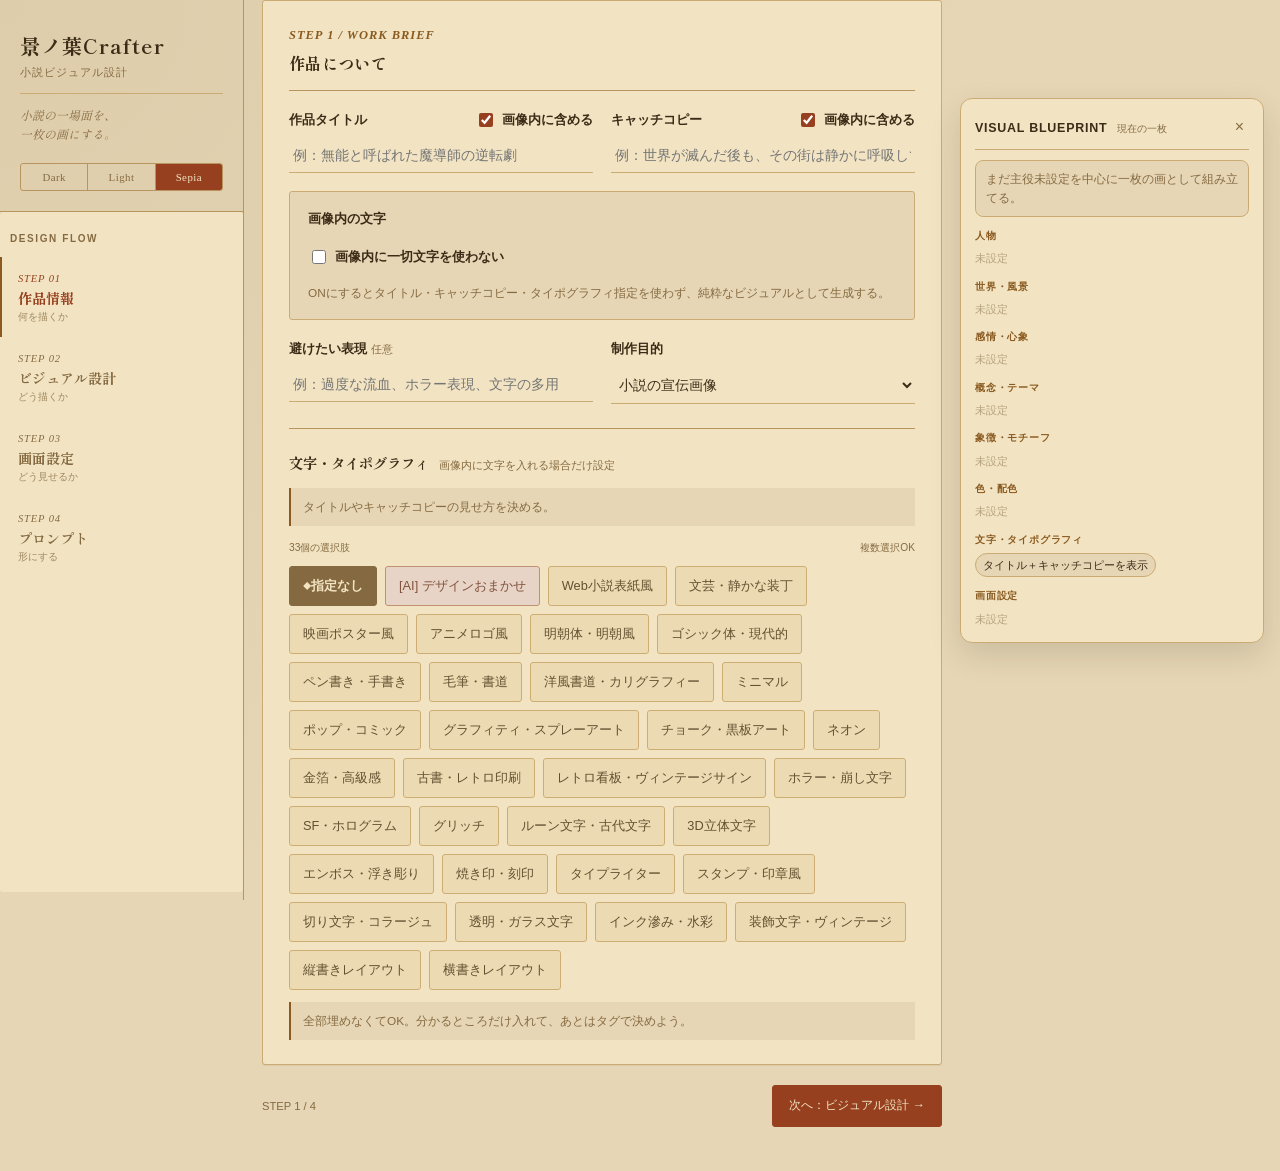
==== keinoha/index.html @ 2cdd2302 "種族追加" ====
<!DOCTYPE html>

<html data-theme="sepia" lang="ja">

<head>
  <meta charset="utf-8" />
  <meta content="width=device-width, initial-scale=1.0" name="viewport" />
  <title>景ノ葉Crafter // 小説を一枚の絵にする</title>
  <link
    href="data:image/svg+xml,%3Csvg%20xmlns%3D%22http%3A//www.w3.org/2000/svg%22%20viewBox%3D%220%200%2032%2032%22%3E%3Crect%20width%3D%2232%22%20height%3D%2232%22%20rx%3D%226%22%20fill%3D%22%232a2117%22/%3E%3Crect%20x%3D%223%22%20y%3D%223%22%20width%3D%2226%22%20height%3D%2226%22%20fill%3D%22%235a2e22%22/%3E%3Crect%20x%3D%223%22%20y%3D%223%22%20width%3D%226%22%20height%3D%2226%22%20fill%3D%22%232a2117%22/%3E%3Crect%20x%3D%2223%22%20y%3D%223%22%20width%3D%226%22%20height%3D%2226%22%20fill%3D%22%232a2117%22/%3E%3Crect%20x%3D%229%22%20y%3D%227%22%20width%3D%2214%22%20height%3D%2218%22%20fill%3D%22%23e8c99a%22/%3E%3Cpath%20d%3D%22M9%2023%20L%2015%2012%20L%2019%2018%20L%2022%2013%20L%2023%2015%20L%2023%2025%20L%209%2025%20Z%22%20fill%3D%22%237a3b2e%22/%3E%3C/svg%3E"
    rel="icon" type="image/svg+xml" />
  <link href="https://fonts.googleapis.com" rel="preconnect" />
  <link crossorigin="" href="https://fonts.gstatic.com" rel="preconnect" />
  <link href="https://fonts.googleapis.com/css2?family=Shippori+Mincho&amp;display=swap" rel="stylesheet" />
  <style>
    /* ========================================================
       目次:
        1. テーマ変数（light / sepia / dark）
        2. リセット・基本設定
        3. ページ全体のレイアウト骨格（header / tool-tabs / step-screen）
        4. ツールタブの詳細スタイル（901px以上）
        5. テーマ切り替えボタン
        6. 共通セクション（カード）の外枠
        7. フォーム部品（入力欄・チェックボックス）
        8. モード選択・作成方法カード
        9. タグボタン（選択肢）共通スタイル
       10. タグ検索パネル
       11. カテゴリ・アコーディオン（開閉パネル）
       12. 場面サブグループのタブ切り替え
       13. プリセット・ジャンルカード
       14. 構図・詳細設定（人物ペア/参考画像/場面抽出以外）
       15. 本文からの場面抽出
       16. 文字スタイル設定セクション
       17. スタイルファミリー見出し
       18. ワークフローガイド
       19. 出力結果ボックス・コピー/リセット操作
       20. サマリー表示・進捗バー
       21. ビジュアル設計図パネル（サイドの固定パネル）
       ======================================================== */

    /* ---- テーマ変数（light / sepia / dark） ---- */

    :root,
    [data-theme="light"] {
      --bg: #f3ede0;
      --bg-texture: rgba(139, 111, 71, 0.045);
      --card-bg: #fbf7ee;
      --card-border: #d9cba8;
      --rule: #cbb98d;
      --text-main: #2c2419;
      --text-muted: #8a7a5c;
      --primary: #7a3b2e;
      --primary-hover: #5e2c22;
      --primary-glow: rgba(122, 59, 46, 0.14);
      --accent: #96682f;
      --gold: #a8823f;
      --danger: #8c3a2e;
      --tag-bg: #f6efdf;
      --tag-border: #d5c39a;
      --tag-text: #4a3d29;
      --tag-hover: #ecdfc0;
      --omakase-bg: #ece1ea;
      --omakase-border: #b48fae;
      --omakase-text: #6b3f61;
      --none-bg: #e8e0cd;
      --none-border: #cdbb92;
      --none-text: #8a7a5c;
      --result-bg: #26201a;
      --result-text: #ecdfc2;
      --shadow-soft: 0 1px 0 rgba(44, 36, 25, 0.05);
    }

    [data-theme="sepia"] {
      --bg: #e6d6b5;
      --bg-texture: rgba(120, 84, 40, 0.07);
      --card-bg: #f2e4c3;
      --card-border: #cbab74;
      --rule: #b8955e;
      --text-main: #3c2c17;
      --text-muted: #856a41;
      --primary: #96401f;
      --primary-hover: #7a3116;
      --primary-glow: rgba(150, 64, 31, 0.16);
      --accent: #8a5a20;
      --gold: #a87b2e;
      --danger: #93301d;
      --tag-bg: #ecdab0;
      --tag-border: #c7a466;
      --tag-text: #4a3618;
      --tag-hover: #e2cb95;
      --omakase-bg: #e6d2c8;
      --omakase-border: #b98366;
      --omakase-text: #6e3a26;
      --none-bg: #ddc697;
      --none-border: #c0a06a;
      --none-text: #856a41;
      --result-bg: #2c2011;
      --result-text: #edd8a3;
      --shadow-soft: 0 1px 0 rgba(60, 44, 23, 0.06);
    }

    [data-theme="dark"] {
      --bg: #191410;
      --bg-texture: rgba(184, 150, 90, 0.04);
      --card-bg: #221b14;
      --card-border: #3c3021;
      --rule: #4a3c28;
      --text-main: #e9ddc4;
      --text-muted: #a3947a;
      --primary: #c98b5e;
      --primary-hover: #dba277;
      --primary-glow: rgba(201, 139, 94, 0.16);
      --accent: #b8965a;
      --gold: #cba967;
      --danger: #c26a53;
      --tag-bg: #2a2118;
      --tag-border: #453727;
      --tag-text: #d8caab;
      --tag-hover: #352a1d;
      --omakase-bg: #2a2130;
      --omakase-border: #7a5f8f;
      --omakase-text: #cbb3e0;
      --none-bg: #251d15;
      --none-border: #3d3223;
      --none-text: #a3947a;
      --result-bg: #100c08;
      --result-text: #e9d6a8;
      --shadow-soft: 0 1px 0 rgba(0, 0, 0, 0.2);
    }

    /* ---- リセット・基本設定 ---- */

    * {
      box-sizing: border-box;
    }

    html {
      scroll-behavior: smooth;
    }

    /* ---- ページ全体のレイアウト骨格（header / tool-tabs / step-screen） ---- */

    body {
      font-family:
        "BIZ UDPGothic",
        "Noto Sans JP",
        -apple-system,
        sans-serif;
      background:
        radial-gradient(ellipse at top left, var(--bg-texture), transparent 55%),
        var(--bg);
      color: var(--text-main);
      max-width: 1240px;
      margin: 0 auto;
      padding: 0;
      line-height: 1.7;
      transition:
        background-color 0.3s,
        color 0.3s;

      display: flex;
      flex-wrap: wrap;
      align-items: flex-start;
      min-height: 100vh;
    }

    .header {
      display: flex;
      flex-direction: column;
      align-items: flex-start;
      gap: 0;
      margin: 0;
      padding: 36px 26px 20px;
      border-bottom: none;
      border-right: 1px solid var(--rule);
      position: sticky;
      top: 0;
      align-self: start;
    }

    .header>div:first-child {
      width: 100%;
    }

    .header h1 {
      font-family: "Shippori Mincho", serif;
      font-size: 1.28rem;
      font-weight: 700;
      letter-spacing: 0.05em;
      margin: 0;
      color: var(--text-main);
      line-height: 1.5;
      writing-mode: horizontal-tb;
    }

    .header h1 span {
      display: block;
      margin: 4px 0 0;
      font-family: "BIZ UDPGothic", sans-serif;
      font-size: 0.66rem;
      font-weight: 400;
      color: var(--text-muted);
      letter-spacing: 0.1em;
    }

    .header-subtitle {
      margin-top: 12px;
      padding-top: 12px;
      border-top: 1px solid var(--card-border);
      font-size: 0.74rem;
      color: var(--text-muted);
      font-style: italic;
      font-family: "Cormorant Garamond", "Shippori Mincho", serif;
      line-height: 1.6;
    }

    .tool-tabs {
      padding: 8px 8px 24px !important;
      overflow: visible;
      box-shadow: none;
      background: transparent;
      border: none;
      border-right: 1px solid var(--rule);
      margin: 0;
      position: sticky;
      top: 0;
    }

    .step-tabs {
      display: flex;
      flex-direction: column;
      background: transparent;
    }

    .step-tab {
      appearance: none;
      border: none;
      border-left: 2px solid transparent;
      background: transparent;
      color: var(--text-muted);
      padding: 13px 14px 13px 16px;
      text-align: left;
      cursor: pointer;
      min-height: 0;
      transition:
        background-color 0.18s,
        border-color 0.18s;
      font-family: inherit;
    }

    .step-tab:hover {
      background: var(--tag-hover);
    }

    .step-tab span {
      display: inline;
      font-family: "Cormorant Garamond", serif;
      font-style: italic;
      font-size: 0.66rem;
      letter-spacing: 0.08em;
      color: var(--text-muted);
    }

    .step-tab strong {
      display: block;
      font-family: "Shippori Mincho", serif;
      font-size: 0.88rem;
      font-weight: 700;
      margin: 3px 0 2px;
      color: var(--text-muted);
    }

    .step-tab small {
      display: block;
      font-size: 0.64rem;
      color: var(--text-muted);
      opacity: 0.75;
    }

    .step-tab.active {
      background: var(--card-bg);
      border-left-color: var(--accent);
    }

    .step-tab.active strong,
    .step-tab.active span {
      color: var(--primary);
    }

    .step-screen[hidden] {
      display: none !important;
    }

    .step-screen {
      animation: pageturn 0.2s ease-out;
    }

    .step-nav {
      display: flex;
      justify-content: space-between;
      align-items: center;
      gap: 10px;
      margin: 20px 0 4px;
    }

    .step-nav button {
      appearance: none;
      border: 1px solid var(--card-border);
      background: var(--card-bg);
      color: var(--text-main);
      border-radius: 3px;
      padding: 9px 16px;
      font: inherit;
      font-size: 0.78rem;
      cursor: pointer;
      transition: border-color 0.18s;
    }

    .step-nav button:hover {
      border-color: var(--accent);
    }

    .step-nav .next {
      background: var(--primary);
      color: var(--card-bg);
      border-color: var(--primary);
    }

    .step-nav .next:hover {
      background: var(--primary-hover);
      border-color: var(--primary-hover);
    }

    .step-nav-note {
      font-size: 0.7rem;
      color: var(--text-muted);
    }

    @media (max-width: 900px) {
      body {
        flex-direction: column;
      }

      .header,
      .tool-tabs {
        width: 100%;
        flex-basis: auto;
      }

      .step-screen {
        flex-basis: 100%;
      }

      .header {
        position: static;
        border-right: none;
        border-bottom: 1px solid var(--rule);
        padding: 20px 18px 16px;
      }

      .header h1 {
        font-size: 1.15rem;
      }

      .tool-tabs {
        position: static;
        border-right: none;
        border-bottom: 1px solid var(--rule);
        padding: 4px 0 !important;
      }

      .step-tabs {
        flex-direction: column;
      }

      .step-tab {
        border-left: 2px solid transparent;
        padding: 10px 14px;
      }

      .step-tab.active {
        border-left-color: var(--accent);
      }

      .step-screen {
        padding: 18px 16px 40px;
      }

      body {
        display: block;
        width: 100%;
        max-width: 1240px;
      }

      .header,
      .tool-tabs,
      .step-screen {
        width: 100%;
        min-width: 0;
      }

      .header {
        position: static;
      }

      .tool-tabs {
        position: static;
      }

      .step-screen {
        padding-right: 16px;
      }

      .header,
      .tool-tabs {
        position: relative !important;
        left: auto;
        top: auto;
        width: 100% !important;
        height: auto;
      }

      .step-screen {
        margin-left: 0 !important;
        width: 100% !important;
      }
    }

    @media (max-width: 1024px) {
      .step-screen {
        padding-right: 16px;
      }
    }

    @media (max-width: 720px) {
      .step-screen {
        padding-right: 16px;
      }
    }

    @media (min-width: 901px) {
      :root {
        --sidebar-width: 232px;
      }

      .header {
        padding: 28px 22px 20px;
      }

      .header .brand,
      .header h1 {
        margin-bottom: 8px;
      }

      .header .subtitle,
      .header p {
        line-height: 1.7;
      }

      .tool-tabs {
        padding: 18px 14px 24px;
        align-self: stretch;
      }

      .tool-tabs::before {
        content: "DESIGN FLOW";
        display: block;
        padding: 0 10px 10px;
        color: var(--text-muted, #7d7469);
        font-size: 10px;
        font-weight: 700;
        letter-spacing: 0.16em;
      }

      .tool-tabs {
        border-top: 1px solid color-mix(in srgb, var(--text-main, #403a34) 12%, transparent);
      }

      .tool-tabs button {
        transition:
          background 0.18s ease,
          border-color 0.18s ease,
          color 0.18s ease;
      }

      body {
        display: block !important;
        position: relative;
      }

      .header {
        position: fixed !important;
        z-index: 30;
        left: 0;
        top: 0;
        width: var(--sidebar-width) !important;
        height: auto;
        box-sizing: border-box;
      }

      .tool-tabs {
        position: fixed !important;
        z-index: 29;
        left: 0;
        top: 220px;
        width: var(--sidebar-width) !important;
        height: calc(100vh - 220px);
        box-sizing: border-box;
        overflow-y: auto;
        overflow-x: hidden;
      }

      .step-screen,
      .main-content,
      main {
        box-sizing: border-box;
      }

      .step-screen {
        flex: none !important;
        transform: translateX(-30px);
      }
    }

    /* ---- ツールタブの詳細スタイル（901px以上） ---- */

    @media (min-width: 901px) {
      .tool-tab {
        position: relative;
        display: grid;
        grid-template-columns: 34px minmax(0, 1fr);
        gap: 8px;
        align-items: center;
        width: 100%;
        min-height: 58px;
        padding: 9px 10px;
        margin: 3px 0;
        border: 0;
        border-left: 1px solid transparent;
        border-radius: 0;
        text-align: left;
        background: transparent;
        box-shadow: none;
      }

      .tool-tab::before {
        content: "";
        position: absolute;
        left: 0;
        top: 10px;
        bottom: 10px;
        width: 2px;
        background: transparent;
      }

      .tool-tab .step-number,
      .tool-tab .number {
        font-size: 11px;
        letter-spacing: 0.08em;
        opacity: 0.58;
        font-variant-numeric: tabular-nums;
      }

      .tool-tab .step-title,
      .tool-tab .title {
        font-size: 13px;
        font-weight: 700;
        line-height: 1.35;
      }

      .tool-tab .step-description,
      .tool-tab .description,
      .tool-tab small {
        display: block;
        margin-top: 2px;
        font-size: 10px;
        line-height: 1.45;
        opacity: 0.62;
      }

      .tool-tab.active {
        background: color-mix(in srgb, var(--accent, #8a7560) 10%, transparent);
        border-left-color: var(--accent, #8a7560);
      }

      .tool-tab.active::before {
        background: var(--accent, #8a7560);
      }

      .tool-tab.active .step-number,
      .tool-tab.is-active .step-number,
      .tool-tab.active .number {
        opacity: 1;
      }
    }

    /* ---- テーマ切り替えボタン ---- */

    .theme-switcher {
      display: flex;
      gap: 0;
      border: 1px solid var(--rule);
      border-radius: 3px;
      overflow: hidden;
      margin-top: 20px;
      width: 100%;
    }

    .theme-btn {
      flex: 1;
      background: transparent;
      border: none;
      border-right: 1px solid var(--rule);
      color: var(--text-muted);
      padding: 7px 6px;
      font-size: 0.68rem;
      font-family: "Cormorant Garamond", serif;
      letter-spacing: 0.04em;
      cursor: pointer;
      transition: all 0.2s;
    }

    .theme-btn:last-child {
      border-right: none;
    }

    .theme-btn:hover {
      color: var(--text-main);
      background: var(--tag-hover);
    }

    .theme-btn.active {
      background: var(--primary);
      color: var(--card-bg);
    }

    @media (max-width: 900px) {
      .theme-switcher {
        max-width: 260px;
      }
    }

    /* ---- 共通セクション（カード）の外枠 ---- */

    .section {
      background: var(--card-bg);
      border: 1px solid var(--card-border);
      border-radius: 3px;
      padding: 24px 26px;
      margin-bottom: 18px;
      box-shadow: var(--shadow-soft);
      transition:
        background-color 0.3s,
        border-color 0.3s;
    }

    .step-label {
      font-family: "Cormorant Garamond", serif;
      font-style: italic;
      font-size: 0.78rem;
      letter-spacing: 0.08em;
      color: var(--accent);
      font-weight: 600;
      margin-bottom: 4px;
    }

    .section-title {
      font-family: "Shippori Mincho", serif;
      font-size: 1.02rem;
      font-weight: 700;
      letter-spacing: 0.02em;
      margin: 0 0 18px 0;
      padding-bottom: 12px;
      border-bottom: 1px solid var(--rule);
      color: var(--text-main);
      display: flex;
      align-items: center;
      gap: 10px;
    }

    .section-title .step-no {
      display: inline-flex;
      align-items: center;
      justify-content: center;
      width: 22px;
      height: 22px;
      border-radius: 50%;
      border: 1px solid var(--accent);
      background: transparent;
      color: var(--accent);
      font-family: "Cormorant Garamond", serif;
      font-size: 0.74rem;
      font-weight: 700;
    }

    .section-lead {
      margin: -8px 0 18px;
      color: var(--text-muted);
      font-size: 0.8rem;
      line-height: 1.7;
    }

    /* ---- フォーム部品（入力欄・チェックボックス） ---- */

    .form-grid {
      display: grid;
      grid-template-columns: repeat(auto-fit, minmax(280px, 1fr));
      gap: 18px;
    }

    .form-group {
      display: flex;
      flex-direction: column;
      gap: 7px;
    }

    .form-header {
      display: flex;
      justify-content: space-between;
      align-items: center;
    }

    .form-group label {
      font-weight: 700;
      font-size: 0.82rem;
      color: var(--text-main);
    }

    .checkbox-label {
      font-size: 0.74rem;
      color: var(--text-muted);
      display: flex;
      align-items: center;
      gap: 6px;
      cursor: pointer;
      user-select: none;
    }

    .checkbox-label input[type="checkbox"] {
      accent-color: var(--primary);
      cursor: pointer;
      width: 14px;
      height: 14px;
    }

    .form-group input[type="text"],
    .form-group select,
    input,
    select,
    textarea {
      width: 100%;
      padding: 9px 4px;
      background: transparent;
      border: none;
      border-bottom: 1px solid var(--card-border);
      border-radius: 0;
      color: var(--text-main);
      font-size: 0.88rem;
      font-family: inherit;
      transition:
        border-color 0.2s,
        box-shadow 0.2s;
    }

    .form-group select {
      cursor: pointer;
    }

    .form-group input[type="text"]:focus,
    .form-group select:focus,
    input:focus,
    select:focus,
    textarea:focus {
      outline: none;
      border-bottom-color: var(--accent);
      box-shadow: 0 1px 0 var(--accent);
    }

    textarea,
    .tag-search-input {
      padding: 10px 12px;
      border: 1px solid var(--card-border);
      border-radius: 3px;
      box-shadow: none;
    }

    textarea:focus,
    .tag-search-input:focus {
      border-color: var(--accent);
      box-shadow: 0 0 0 3px var(--primary-glow);
    }

    .optional-label {
      color: var(--text-muted);
      font-size: 0.7rem;
      font-weight: 400;
    }

    .helper-note {
      margin-top: 12px;
      padding: 9px 12px;
      border-left: 2px solid var(--accent);
      background: var(--bg);
      font-size: 0.74rem;
      color: var(--text-muted);
      line-height: 1.7;
    }

    .text-control-group {
      grid-column: 1 / -1;
      padding: 16px 18px;
      border: 1px solid var(--card-border);
      background: var(--bg);
      border-radius: 3px;
    }

    .no-text-toggle {
      margin-top: 8px;
      font-weight: 600;
    }

    .no-text-toggle input {
      accent-color: var(--accent);
    }

    .text-control-group .helper-note {
      margin-top: 8px;
      padding: 0;
      border: 0;
      background: transparent;
    }

    .is-disabled {
      opacity: 0.48;
      pointer-events: none;
    }

    @media (max-width: 900px) {
      .form-grid {
        grid-template-columns: 1fr;
      }
    }

    /* ---- モード選択・作成方法カード ---- */

    .mode-card-grid {
      display: grid;
      grid-template-columns: repeat(4, 1fr);
      gap: 0;
      border: 1px solid var(--card-border);
      border-radius: 3px;
      overflow: hidden;
    }

    .mode-card {
      border: none;
      border-right: 1px solid var(--card-border);
      background: transparent;
      color: var(--text-main);
      padding: 14px 13px;
      text-align: left;
      cursor: pointer;
      transition: background-color 0.18s;
      min-height: 90px;
    }

    .mode-card:last-child {
      border-right: none;
    }

    .mode-card:hover {
      background: var(--tag-hover);
    }

    .mode-card.active {
      background: color-mix(in srgb, var(--accent) 10%, var(--card-bg));
      box-shadow: inset 0 -3px 0 var(--accent);
    }

    .mode-card strong {
      display: block;
      font-family: "Shippori Mincho", serif;
      font-size: 0.92rem;
      margin-bottom: 5px;
    }

    .mode-card small {
      display: block;
      opacity: 0.72;
      line-height: 1.5;
      font-size: 0.7rem;
    }

    .design-method-grid {
      display: grid;
      grid-template-columns: repeat(2, 1fr);
      gap: 0;
      border: 1px solid var(--card-border);
      border-radius: 3px;
      overflow: hidden;
      margin-top: 16px;
    }

    .design-method {
      appearance: none;
      border: none;
      border-right: 1px solid var(--card-border);
      background: transparent;
      color: var(--text-main);
      text-align: left;
      padding: 18px 16px;
      cursor: pointer;
      min-height: 116px;
      transition: background-color 0.18s;
    }

    .design-method:last-child {
      border-right: none;
    }

    .design-method:hover {
      background: var(--tag-hover);
    }

    .design-method.active {
      background: color-mix(in srgb, var(--accent) 8%, var(--card-bg));
      box-shadow: inset 0 -3px 0 var(--accent);
    }

    .method-kicker {
      display: block;
      font-family: "Cormorant Garamond", serif;
      font-style: italic;
      font-size: 0.72rem;
      letter-spacing: 0.08em;
      color: var(--accent);
      margin-bottom: 8px;
    }

    .design-method strong {
      display: block;
      font-family: "Shippori Mincho", serif;
      font-size: 1rem;
      margin-bottom: 6px;
    }

    .design-method small {
      display: block;
      color: var(--text-muted);
      line-height: 1.6;
      font-size: 0.74rem;
    }

    @media (max-width: 900px) {

      .mode-card-grid,
      .design-method-grid {
        grid-template-columns: 1fr;
      }

      .mode-card,
      .design-method {
        border-right: none;
        border-bottom: 1px solid var(--card-border);
      }

      .mode-card:last-child,
      .design-method:last-child {
        border-bottom: none;
      }
    }

    /* ---- タグボタン（選択肢）共通スタイル ---- */

    .tag-container {
      display: flex;
      flex-wrap: wrap;
      gap: 8px;
    }

    .tag-btn {
      background: var(--tag-bg);
      border: 1px solid var(--tag-border);
      color: var(--tag-text);
      border-radius: 3px;
      padding: 7px 13px;
      min-height: 40px;
      box-sizing: border-box;
      display: inline-flex;
      align-items: center;
      justify-content: center;
      font-size: 0.8rem;
      cursor: pointer;
      transition:
        border-color 0.15s,
        background-color 0.15s;
      user-select: none;
    }

    .tag-btn:hover {
      border-color: var(--accent);
      background: var(--tag-hover);
    }

    .tag-btn.active,
    .tag-btn.selected {
      background: var(--primary);
      color: var(--card-bg);
      border-color: var(--primary);
      font-weight: 600;
    }

    .tag-btn.active::before {
      content: "◆ ";
      font-size: 0.65em;
      vertical-align: middle;
    }

    .tag-btn:not(.active):not(.selected) {
      opacity: 0.85;
    }

    .tag-btn:not(.active):not(.selected):hover {
      opacity: 1;
    }

    .tag-btn.omakase {
      background: var(--omakase-bg);
      border-color: var(--omakase-border);
      color: var(--omakase-text);
    }

    .tag-btn.omakase.active {
      background: var(--omakase-border);
      color: var(--card-bg);
    }

    .tag-btn.none-option,
    .tag-btn.none-tag {
      background: var(--none-bg);
      border-color: var(--none-border);
      color: var(--none-text);
    }

    .tag-btn.none-option.active {
      background: var(--text-muted);
      border-color: var(--text-muted);
      color: var(--card-bg);
    }

    .tag-container:has(.tag-description) {
      display: grid;
      grid-template-columns: repeat(auto-fit, minmax(250px, 1fr));
      gap: 8px;
    }

    .free-input-wrap {
      flex-basis: 100%;
      display: flex;
      align-items: center;
      gap: 8px;
      margin-bottom: 14px;
      padding-bottom: 14px;
      border-bottom: 1px dashed var(--tag-border);
    }

    .free-input-wrap::before {
      content: "自由入力";
      flex: none;
      font-size: 0.72rem;
      font-weight: 600;
      color: var(--text-muted);
      white-space: nowrap;
    }

    .free-motif-input {
      flex: 1;
      min-width: 0;
      background: var(--card-bg);
      border: 1px solid var(--tag-border);
      border-radius: 3px;
      padding: 7px 10px;
      min-height: 40px;
      box-sizing: border-box;
      font-size: 0.8rem;
      color: var(--tag-text);
      font-family: inherit;
    }

    .free-motif-input:focus {
      outline: none;
      border-color: var(--accent);
    }

    .free-motif-input::placeholder {
      color: var(--text-muted);
    }

    .tag-btn:has(.tag-description) {
      display: flex;
      flex-direction: column;
      align-items: flex-start;
      gap: 4px;
      text-align: left;
      min-height: 72px;
      padding: 9px 12px;
    }

    .tag-label {
      display: block;
      line-height: 1.35;
      font-weight: 600;
    }

    .tag-description {
      display: block;
      font-size: 0.68rem;
      line-height: 1.55;
      color: var(--text-muted);
      font-weight: 400;
    }

    .tag-btn.active .tag-description {
      color: color-mix(in srgb, var(--card-bg) 78%, transparent);
    }

    @media (max-width: 720px) {
      .tag-container:has(.tag-description) {
        grid-template-columns: 1fr;
      }

      .tag-btn:has(.tag-description) {
        min-height: 0;
      }
    }

    /* ---- タグ検索パネル ---- */

    .tag-search-panel {
      margin-top: 14px;
      padding: 15px;
      border: 1px solid var(--card-border);
      background: var(--bg);
      border-radius: 3px;
    }

    .tag-search-head {
      display: flex;
      align-items: baseline;
      justify-content: space-between;
      gap: 10px;
      margin-bottom: 9px;
    }

    .tag-search-head strong {
      font-family: "Shippori Mincho", serif;
      font-size: 0.82rem;
      letter-spacing: 0.02em;
    }

    .tag-search-head span {
      font-size: 0.66rem;
      color: var(--text-muted);
    }

    .tag-search-row {
      display: flex;
      gap: 8px;
      align-items: center;
    }

    .tag-search-input {
      width: 100%;
      min-height: 42px;
      border: 1px solid var(--card-border);
      background: var(--card-bg);
      color: var(--text-main);
      border-radius: 3px;
      padding: 9px 12px;
      font-size: 0.8rem;
      outline: none;
    }

    .tag-search-input:focus {
      border-color: var(--accent);
      box-shadow: 0 0 0 2px var(--primary-glow);
    }

    .tag-search-clear {
      appearance: none;
      border: 1px solid var(--card-border);
      background: transparent;
      color: var(--text-muted);
      border-radius: 3px;
      padding: 7px 12px;
      font-size: 0.68rem;
      cursor: pointer;
      white-space: nowrap;
    }

    .tag-search-clear:hover {
      color: var(--text-main);
      border-color: var(--accent);
    }

    .tag-search-results {
      display: flex;
      flex-direction: column;
      gap: 7px;
      margin-top: 10px;
    }

    .tag-search-result {
      display: flex;
      align-items: center;
      justify-content: space-between;
      gap: 10px;
      width: 100%;
      padding: 9px 12px;
      border: 1px solid var(--card-border);
      background: var(--card-bg);
      color: var(--text-main);
      border-radius: 3px;
      text-align: left;
      cursor: pointer;
    }

    .tag-search-result:hover {
      border-color: var(--accent);
      background: var(--tag-hover);
    }

    .tag-search-result-main {
      min-width: 0;
    }

    .tag-search-result-label {
      display: block;
      font-size: 0.78rem;
      font-weight: 600;
      line-height: 1.4;
    }

    .tag-search-result-meta {
      display: block;
      margin-top: 2px;
      font-size: 0.62rem;
      color: var(--text-muted);
      line-height: 1.3;
    }

    .tag-search-result-check {
      flex: 0 0 auto;
      font-size: 0.68rem;
      color: var(--accent);
      font-weight: 700;
    }

    .tag-search-empty {
      padding: 9px 2px;
      font-size: 0.72rem;
      color: var(--text-muted);
    }

    .tag-search-count {
      font-size: 0.64rem;
      color: var(--text-muted);
    }

    /* ---- カテゴリ・アコーディオン（開閉パネル） ---- */

    .category-group-heading {
      margin: 30px 2px 12px;
      padding-bottom: 8px;
      border-bottom: 1px solid var(--rule);
      display: flex;
      align-items: baseline;
      gap: 10px;
    }

    .category-group-heading:first-child {
      margin-top: 4px;
    }

    .category-group-heading strong {
      font-family: "Shippori Mincho", serif;
      font-size: 0.84rem;
      letter-spacing: 0.04em;
    }

    .category-group-heading span {
      font-size: 0.66rem;
      color: var(--text-muted);
    }

    .category-section-head {
      display: flex;
      align-items: center;
      justify-content: space-between;
      gap: 12px;
      cursor: pointer;
      user-select: none;
    }

    .category-section-head .section-title {
      margin: 0;
      flex: 1;
      border-bottom: none;
      padding-bottom: 0;
    }

    .category-collapse-btn,
    .category-clear-btn,
    .category-toggle {
      border: 1px solid var(--card-border);
      background: transparent;
      color: var(--text-muted);
      border-radius: 3px;
      padding: 5px 10px;
      font-size: 0.68rem;
      line-height: 1;
      white-space: nowrap;
      cursor: pointer;
    }

    .category-collapse-btn:hover,
    .category-clear-btn:hover,
    .category-toggle:hover {
      color: var(--text-main);
      border-color: var(--accent);
    }

    .category-content {
      margin-top: 16px;
    }

    .category-global-tools {
      display: flex;
      align-items: center;
      justify-content: flex-end;
      gap: 6px;
      margin: 0 0 10px;
      padding: 0 2px;
      font-size: 0.68rem;
      color: var(--text-muted);
    }

    .category-global-tools span {
      margin-right: auto;
    }

    .category-global-tools button {
      appearance: none;
      border: 1px solid var(--card-border);
      background: transparent;
      color: var(--text-muted);
      border-radius: 3px;
      padding: 5px 10px;
      font-size: 0.68rem;
      cursor: pointer;
    }

    .category-global-tools button:hover {
      color: var(--text-main);
      border-color: var(--accent);
    }

    .category-hint {
      font-size: 0.64rem;
      color: var(--text-muted);
    }

    .category-count {
      font-size: 0.64rem;
      color: var(--text-muted);
    }

    .category-tools {
      display: flex;
      align-items: center;
      justify-content: space-between;
      gap: 12px;
      margin-bottom: 10px;
    }

    .category-subgroup {
      margin: 12px 0 16px;
      border: 1px solid var(--card-border);
      background: var(--card-bg);
      overflow: hidden;
    }

    .category-subgroup-head {
      display: flex;
      align-items: center;
      justify-content: space-between;
      gap: 12px;
      padding: 13px 15px;
      cursor: pointer;
      background: var(--bg);
      border-bottom: 1px solid var(--card-border);
    }

    .category-subgroup-title {
      display: flex;
      align-items: baseline;
      gap: 9px;
      min-width: 0;
    }

    .category-subgroup-title strong {
      font-family: "Shippori Mincho", serif;
      font-size: 0.84rem;
      letter-spacing: 0.02em;
    }

    .category-subgroup-title span {
      font-size: 0.68rem;
      color: var(--text-muted);
      overflow: hidden;
      text-overflow: ellipsis;
      white-space: nowrap;
    }

    .category-subgroup-btn {
      flex: 0 0 auto;
      border: 1px solid var(--card-border);
      background: transparent;
      color: var(--text-muted);
      border-radius: 3px;
      padding: 5px 10px;
      font-size: 0.64rem;
      cursor: pointer;
    }

    .category-subgroup-btn:hover {
      border-color: var(--accent);
      color: var(--text-main);
    }

    .category-subgroup-content {
      padding: 0 20px 16px;
    }

    .category-subgroup.is-collapsed .category-subgroup-content {
      display: none;
    }

    .category-subgroup .section.is-collapsed .category-content,
    .section.is-collapsed .category-content {
      display: none;
    }

    .category-subgroup .section {
      margin: 12px 0;
      border: none;
      box-shadow: none;
      padding: 12px 20px 16px;
    }

    .category-selection-preview,
    .category-selection-summary {
      font-size: 0.7rem;
      color: var(--text-muted);
    }

    .category-selection-preview {
      flex: 0 1 auto;
      max-width: 42%;
      overflow: hidden;
      text-overflow: ellipsis;
      white-space: nowrap;
      color: var(--text-muted);
      font-size: 0.68rem;
      opacity: 0.85;
    }

    .category-clear-btn {
      color: var(--accent) !important;
      border-color: var(--accent) !important;
    }

    @media (max-width: 560px) {
      .category-selection-preview {
        max-width: 34%;
      }
    }

    /* ---- 場面サブグループのタブ切り替え ---- */

    .scene-subgroup-tabs-guide {
      font-size: 0.72rem;
      color: var(--text-muted);
      margin-bottom: 8px;
    }

    .scene-subgroup-tabs-summary {
      font-size: 0.74rem;
      color: var(--accent);
      margin-bottom: 10px;
      line-height: 1.6;
    }

    .scene-subgroup-tabs {
      display: flex;
      flex-wrap: wrap;
      gap: 6px;
      margin-bottom: 14px;
    }

    .scene-subgroup-tab {
      appearance: none;
      display: inline-flex;
      align-items: center;
      gap: 6px;
      border: 1px solid var(--card-border);
      background: var(--bg);
      color: var(--text-muted);
      border-radius: 3px;
      padding: 7px 13px;
      font-size: 0.74rem;
      cursor: pointer;
    }

    .scene-subgroup-tab:hover {
      border-color: var(--accent);
    }

    .scene-subgroup-tab.active {
      background: var(--primary);
      border-color: var(--primary);
      color: var(--card-bg);
    }

    .scene-subgroup-tab.has-selection:not(.active) {
      border-color: var(--accent);
      color: var(--text-main);
    }

    .scene-subgroup-tab-badge {
      display: inline-flex;
      align-items: center;
      justify-content: center;
      min-width: 16px;
      height: 16px;
      padding: 0 4px;
      border-radius: 8px;
      background: var(--accent);
      color: var(--card-bg);
      font-size: 0.64rem;
      line-height: 1;
    }

    .scene-subgroup-tab.active .scene-subgroup-tab-badge {
      background: var(--card-bg);
      color: var(--primary);
    }

    /* ---- プリセット・ジャンルカード ---- */

    .preset-section {
      border: 1px solid var(--card-border);
      background: var(--card-bg);
    }

    .preset-grid,
    .genre-grid {
      display: grid;
      grid-template-columns: repeat(4, minmax(0, 1fr));
      gap: 0;
      margin-top: 18px;
      border: 1px solid var(--card-border);
      border-left: none;
    }

    .preset-card,
    .genre-card {
      appearance: none;
      border: none;
      border-left: 1px solid var(--card-border);
      background: var(--bg);
      color: var(--text-main);
      padding: 16px 15px;
      text-align: left;
      cursor: pointer;
      transition: background-color 0.18s;
      min-height: 106px;
    }

    .preset-card:hover,
    .genre-card:hover {
      background: var(--tag-hover);
    }

    .preset-card.active,
    .genre-card.active {
      background: color-mix(in srgb, var(--accent) 9%, var(--bg));
      box-shadow: inset 0 3px 0 var(--accent);
    }

    .preset-name,
    .genre-name {
      display: block;
      font-family: "Shippori Mincho", serif;
      font-weight: 700;
      font-size: 0.88rem;
      margin-bottom: 7px;
    }

    .preset-desc,
    .genre-desc {
      display: block;
      font-size: 0.7rem;
      line-height: 1.6;
      color: var(--text-muted);
    }

    .preset-status,
    .genre-status {
      margin-top: 12px;
      font-size: 0.7rem;
      color: var(--text-muted);
    }

    .preset-subsection {
      margin-top: 24px;
    }

    .subsection-title {
      display: flex;
      align-items: baseline;
      gap: 10px;
      margin-bottom: 14px;
      padding-bottom: 8px;
      border-bottom: 1px solid var(--rule);
    }

    .subsection-title strong {
      font-family: "Shippori Mincho", serif;
      font-size: 0.9rem;
    }

    .subsection-title span {
      font-size: 0.68rem;
      color: var(--text-muted);
    }

    .genre-preset-section {
      margin-top: 16px;
    }

    @media (max-width: 900px) {

      .preset-grid,
      .genre-grid {
        grid-template-columns: repeat(2, minmax(0, 1fr));
        border-left: 1px solid var(--card-border);
      }

      .preset-card,
      .genre-card {
        border-left: none;
        border-top: 1px solid var(--card-border);
      }
    }

    @media (max-width: 480px) {

      .preset-grid,
      .genre-grid {
        grid-template-columns: 1fr;
      }
    }

    /* ---- 構図・詳細設定（人物ペア/参考画像/場面抽出以外） ---- */

    .composition-section {
      padding-bottom: 22px;
    }

    .composition-grid {
      display: grid;
      grid-template-columns: 1fr 1fr;
      gap: 20px 28px;
    }

    .composition-wide {
      grid-column: 1/-1;
    }

    .composition-group label {
      display: block;
      font-size: 0.8rem;
      font-weight: 700;
      margin-bottom: 10px;
    }

    .choice-row {
      display: flex;
      flex-wrap: wrap;
      gap: 7px;
    }

    .choice-row button {
      appearance: none;
      border: 1px solid var(--card-border);
      background: var(--bg);
      color: var(--text-main);
      border-radius: 3px;
      padding: 9px 13px;
      font: inherit;
      font-size: 0.76rem;
      cursor: pointer;
      transition: border-color 0.16s;
    }

    .choice-row button:hover {
      border-color: var(--accent);
    }

    .choice-row button.active {
      background: var(--primary);
      border-color: var(--primary);
      color: var(--card-bg);
    }

    .composition-control-card {
      border: 1px solid var(--card-border);
      background: var(--bg);
      padding: 13px;
      border-radius: 3px;
    }

    .composition-control-note {
      font-size: 0.7rem;
      color: var(--text-muted);
      margin-top: 8px;
    }

    .composition-detail-inline {
      margin-top: 10px;
    }

    .detail-config {
      border: 1px solid var(--card-border);
      background: var(--bg);
      padding: 16px;
      border-radius: 3px;
      margin-top: 12px;
    }

    .detail-config-title {
      font-family: "Shippori Mincho", serif;
      font-size: 0.84rem;
      font-weight: 700;
      margin-bottom: 12px;
    }

    .detail-grid {
      display: grid;
      grid-template-columns: repeat(auto-fit, minmax(200px, 1fr));
      gap: 14px;
    }

    .detail-field {
      display: flex;
      flex-direction: column;
      gap: 6px;
    }

    .detail-field label {
      font-size: 0.74rem;
      font-weight: 600;
      color: var(--text-muted);
    }

    .detail-note {
      font-size: 0.7rem;
      color: var(--text-muted);
      margin-top: 8px;
    }

    .pair-config {
      display: flex;
      flex-direction: column;
      gap: 16px;
    }

    .pair-people-grid {
      display: grid;
      grid-template-columns: repeat(auto-fit, minmax(280px, 1fr));
      gap: 16px;
    }

    .pair-person-panel {
      border: 1px solid var(--card-border);
      background: var(--bg);
      padding: 15px;
      border-radius: 3px;
    }

    .pair-person-title {
      font-family: "Shippori Mincho", serif;
      font-weight: 700;
      font-size: 0.86rem;
      margin-bottom: 12px;
      padding-bottom: 8px;
      border-bottom: 1px solid var(--rule);
    }

    .pair-relation-field,
    .pair-source-field {
      margin-top: 12px;
    }

    .pair-detail-subconfig {
      margin-top: 12px;
      padding-top: 12px;
      border-top: 1px dashed var(--card-border);
    }

    .reference-config {
      display: flex;
      flex-direction: column;
      gap: 14px;
    }

    .reference-copy-note {
      font-size: 0.72rem;
      color: var(--text-muted);
    }

    .selection-key {
      display: inline-flex;
      align-items: center;
      gap: 4px;
    }

    .selection-key-mark {
      display: inline-flex;
      align-items: center;
      justify-content: center;
      width: 15px;
      height: 15px;
      border-radius: 50%;
      background: var(--accent);
      color: var(--card-bg);
      font-size: 0.62rem;
      font-weight: 700;
    }

    .composition-detail-section {
      padding-top: 16px;
    }

    .composition-detail-section #composition-detail-categories {
      margin-top: 0;
    }

    .composition-detail-section .category-group-heading {
      margin-top: 18px !important;
    }

    .composition-detail-section .section {
      margin-bottom: 10px;
    }

    .composition-detail-section .category-content {
      padding-top: 2px;
    }

    .composition-detail-section .tag-container {
      display: flex;
      flex-wrap: wrap;
      gap: 7px;
    }

    .composition-detail-section .category-tools {
      margin-bottom: 8px;
    }

    @media (max-width: 900px) {
      .composition-grid {
        grid-template-columns: 1fr;
      }

      .composition-wide {
        grid-column: auto;
      }
    }

    @media (max-width: 720px) {
      .composition-detail-section .category-section-head {
        gap: 7px;
      }

      .composition-detail-section .category-selection-preview {
        max-width: 38%;
      }
    }

    /* ---- 本文からの場面抽出 ---- */

    .scene-source {
      margin-top: 16px;
      border-top: 1px solid var(--rule);
      padding-top: 20px;
    }

    .scene-source[hidden] {
      display: none !important;
    }

    .scene-source textarea {
      width: 100%;
      min-height: 180px;
      resize: vertical;
      border: 1px solid var(--card-border);
      background: var(--bg);
      color: var(--text-main);
      border-radius: 3px;
      padding: 13px;
      font: inherit;
      line-height: 1.85;
      box-sizing: border-box;
    }

    .scene-source-actions {
      display: flex;
      align-items: center;
      gap: 10px;
      margin-top: 10px;
      flex-wrap: wrap;
    }

    .scene-analyze {
      appearance: none;
      border: 1px solid var(--primary);
      background: var(--primary);
      color: var(--card-bg);
      border-radius: 3px;
      padding: 9px 15px;
      font: inherit;
      font-size: 0.76rem;
      cursor: pointer;
      transition: opacity 0.18s;
    }

    .scene-analyze:hover {
      opacity: 0.87;
    }

    .scene-extracted {
      margin-top: 14px;
    }

    .scene-extracted[hidden] {
      display: none !important;
    }

    .scene-chip {
      display: inline-flex;
      align-items: center;
      border: 1px solid var(--card-border);
      background: var(--card-bg);
      color: var(--text-main);
      padding: 5px 10px;
      border-radius: 3px;
      font-size: 0.7rem;
      margin: 3px;
    }

    .scene-source-note {
      font-size: 0.7rem;
      color: var(--text-muted);
      line-height: 1.75;
    }

    .scene-extracted-title {
      font-family: "Shippori Mincho", serif;
      font-size: 0.78rem;
      font-weight: 700;
      margin-bottom: 7px;
    }

    /* ---- 文字スタイル設定セクション ---- */

    .work-text-style-section {
      margin-top: 24px;
      padding-top: 22px;
      border-top: 1px solid var(--rule);
    }

    .work-text-style-section .subsection-title {
      margin-bottom: 9px;
      border-bottom: none;
      padding-bottom: 0;
    }

    .work-text-note {
      margin-bottom: 13px;
    }

    .work-text-tools {
      margin: 0 0 10px;
    }

    .work-text-style-section.is-disabled {
      opacity: 0.55;
    }

    .work-text-style-section.is-disabled .tag-btn {
      pointer-events: none;
    }

    /* ---- スタイルファミリー見出し ---- */

    .style-family-heading {
      grid-column: 1 / -1;
      flex-basis: 100%;
      margin: 14px 0 7px;
      padding: 6px 10px;
      border-left: 2px solid var(--accent, #8a7560);
      background: rgba(138, 117, 96, 0.06);
      color: var(--text, #333);
      font-size: 12px;
      font-weight: 700;
      letter-spacing: 0.04em;
    }

    .style-family-heading:first-child {
      margin-top: 4px;
    }

    .style-source-note {
      margin: 6px 0 10px;
      padding: 8px 10px;
      border-left: 2px solid var(--accent, #8a7560);
      color: var(--text-muted, #7d7469);
      font-size: 10px;
      line-height: 1.6;
    }

    /* ---- ワークフローガイド ---- */

    .workflow-guide {
      border: 1px solid var(--card-border);
      background: var(--bg);
      padding: 16px;
      border-radius: 3px;
      margin-top: 14px;
    }

    .workflow-guide-head {
      display: flex;
      align-items: center;
      justify-content: space-between;
      margin-bottom: 10px;
    }

    .workflow-guide-grid {
      display: grid;
      gap: 8px;
    }

    .guide-no {
      color: var(--accent);
      font-weight: 700;
      margin-right: 6px;
    }

    .guide-status {
      color: var(--text-muted);
      font-size: 0.72rem;
    }

    .workflow-guide-btn,
    .workflow-guide-next {
      appearance: none;
      border: 1px solid var(--card-border);
      background: var(--card-bg);
      color: var(--text-main);
      border-radius: 3px;
      padding: 7px 13px;
      font-size: 0.74rem;
      cursor: pointer;
    }

    .workflow-guide-btn:hover,
    .workflow-guide-next:hover {
      border-color: var(--accent);
    }

    .workflow-guide-next {
      cursor: pointer;
    }

    /* ---- 出力結果ボックス・コピー/リセット操作 ---- */

    .result-description {
      margin: -8px 0 14px;
      color: var(--text-muted);
      font-size: 0.78rem;
    }

    .workflow-note {
      margin-top: 10px;
      font-size: 0.74rem;
      color: var(--text-muted);
    }

    .result-section {
      background: var(--card-bg);
      border: 1px solid var(--rule);
      position: relative;
      padding: 30px 32px 32px;
    }

    .result-section::before {
      content: "";
      position: absolute;
      top: 10px;
      left: 10px;
      right: 10px;
      bottom: 10px;
      border: 1px solid var(--card-border);
      pointer-events: none;
    }

    .result-section-title {
      font-size: 1.15rem;
      border-bottom: none;
      margin-bottom: 6px;
      padding-bottom: 0;
    }

    .result-section-title::after {
      content: "";
      display: block;
      width: 46px;
      height: 2px;
      background: var(--gold);
      margin-top: 10px;
    }

    .result-box {
      background:
        linear-gradient(var(--result-bg), var(--result-bg)) padding-box,
        var(--result-bg);
      color: var(--result-text);
      padding: 30px 30px 26px;
      padding-top: 56px;
      border-radius: 2px;
      font-family: "JetBrains Mono", "Cormorant Garamond", Consolas, monospace;
      font-size: 0.92rem;
      line-height: 1.9;
      word-break: break-word;
      white-space: pre-wrap;
      position: relative;
      min-height: 140px;
      border: 1px solid var(--rule);
      box-shadow:
        0 14px 34px rgba(0, 0, 0, 0.22),
        inset 0 0 60px rgba(0, 0, 0, 0.18);
    }

    .result-box::before {
      content: "";
      position: absolute;
      top: 20px;
      left: 20px;
      right: 20px;
      height: 1px;
      background: linear-gradient(to right,
          transparent,
          color-mix(in srgb, var(--gold) 45%, transparent),
          transparent);
    }

    .result-box::after {
      content: "PROMPT";
      position: absolute;
      top: 18px;
      left: 30px;
      font-family: "Cormorant Garamond", serif;
      font-style: italic;
      font-size: 0.68rem;
      letter-spacing: 0.18em;
      color: color-mix(in srgb, var(--result-text) 55%, transparent);
    }

    .action-btns {
      position: absolute;
      top: 12px;
      right: 12px;
      display: flex;
      gap: 8px;
      z-index: 2;
    }

    .btn-action {
      border: 1px solid transparent;
      padding: 6px 15px;
      border-radius: 3px;
      cursor: pointer;
      font-weight: 700;
      font-size: 0.72rem;
      letter-spacing: 0.03em;
      transition: opacity 0.2s;
      color: var(--card-bg);
    }

    .btn-action:hover {
      opacity: 0.85;
    }

    .btn-copy {
      background: var(--gold);
    }

    .btn-reset {
      background: transparent !important;
      color: var(--result-text) !important;
      border: 1px solid color-mix(in srgb, var(--result-text) 45%, transparent) !important;
    }

    /* ---- サマリー表示・進捗バー ---- */

    .design-summary {
      display: grid;
      grid-template-columns: minmax(0, 1fr) 250px;
      gap: 16px;
      margin-top: 16px;
    }

    .summary-card {
      background: var(--bg);
      border: 1px solid var(--card-border);
      border-radius: 3px;
      padding: 17px;
    }

    .summary-card h3 {
      margin: 0 0 11px;
      font-family: "Cormorant Garamond", serif;
      font-style: italic;
      font-size: 0.84rem;
      letter-spacing: 0.04em;
      color: var(--text-muted);
      font-weight: 600;
    }

    .summary-list {
      display: flex;
      flex-wrap: wrap;
      gap: 7px;
    }

    .summary-chip {
      border: 1px solid var(--card-border);
      border-radius: 3px;
      padding: 6px 11px;
      font-size: 0.74rem;
      background: var(--card-bg);
    }

    .summary-empty {
      opacity: 0.5;
      font-size: 0.78rem;
    }

    .progress-mini {
      display: flex;
      flex-direction: column;
      gap: 9px;
    }

    .progress-row {
      display: flex;
      justify-content: space-between;
      font-size: 0.75rem;
    }

    .progress-bar {
      height: 3px;
      background: var(--card-border);
      overflow: hidden;
    }

    .progress-bar span {
      display: block;
      height: 100%;
      width: 0;
      background: var(--accent);
      transition: width 0.25s;
    }

    @media (max-width: 900px) {
      .design-summary {
        grid-template-columns: 1fr;
      }
    }

    /* ---- ビジュアル設計図パネル（サイドの固定パネル） ---- */

    .blueprint-float {
      position: fixed;
      z-index: 40;
      right: 18px;
      top: 112px;
      width: 300px;
      max-height: calc(100vh - 132px);
      overflow: auto;
      background: var(--card-bg);
      color: var(--text-main);
      border: 1px solid var(--card-border);
      box-shadow: 0 12px 32px rgba(0, 0, 0, 0.12);
      border-radius: 12px;
      padding: 14px;
      display: block;
    }

    .blueprint-float.is-visible {
      display: block;
    }

    .blueprint-float.is-closed {
      display: none;
    }

    .blueprint-head {
      display: flex;
      align-items: center;
      justify-content: space-between;
      gap: 10px;
      margin-bottom: 10px;
      padding-bottom: 9px;
      border-bottom: 1px solid var(--card-border);
    }

    .blueprint-head strong {
      font-size: 0.78rem;
      letter-spacing: 0.06em;
    }

    .blueprint-head span {
      font-size: 0.62rem;
      color: var(--text-muted);
    }

    .blueprint-close {
      appearance: none;
      border: 0;
      background: transparent;
      color: var(--text-muted);
      font-size: 1rem;
      cursor: pointer;
      padding: 2px 5px;
    }

    .blueprint-impression {
      padding: 9px 10px;
      margin-bottom: 10px;
      border: 1px solid var(--card-border);
      background: var(--bg);
      border-radius: 8px;
      font-size: 0.72rem;
      line-height: 1.6;
      color: var(--text-muted);
    }

    .blueprint-section {
      margin-top: 10px;
    }

    .blueprint-section-title {
      font-size: 0.63rem;
      color: var(--accent);
      font-weight: 800;
      letter-spacing: 0.08em;
      text-transform: uppercase;
      margin-bottom: 5px;
    }

    .blueprint-items {
      display: flex;
      flex-wrap: wrap;
      gap: 5px;
    }

    .blueprint-chip {
      font-size: 0.68rem;
      line-height: 1.35;
      padding: 4px 7px;
      border: 1px solid var(--card-border);
      border-radius: 999px;
      background: var(--bg);
    }

    .blueprint-empty {
      font-size: 0.68rem;
      color: var(--text-muted);
      opacity: 0.55;
    }

    .blueprint-trigger {
      display: none;
      position: fixed;
      z-index: 41;
      left: 10px;
      right: 10px;
      bottom: 10px;
      min-height: 42px;
      border: 1px solid var(--card-border);
      background: var(--card-bg);
      color: var(--text-main);
      border-radius: 10px;
      box-shadow: 0 5px 18px rgba(0, 0, 0, 0.14);
      padding: 8px 12px;
      align-items: center;
      justify-content: space-between;
      font: inherit;
      cursor: pointer;
    }

    .blueprint-trigger-main {
      font-size: 0.72rem;
      font-weight: 700;
    }

    .blueprint-trigger-meta {
      font-size: 0.63rem;
      color: var(--text-muted);
    }

    .blueprint-backdrop {
      display: none;
      position: fixed;
      inset: 0;
      z-index: 39;
      background: rgba(0, 0, 0, 0.18);
    }

    @media (max-width: 900px) {
      .blueprint-float {
        right: 12px;
        width: 290px;
      }
    }

    @media (max-width: 720px) {
      .blueprint-trigger {
        display: flex;
      }

      .blueprint-float {
        left: 10px;
        right: 10px;
        top: auto;
        bottom: 10px;
        width: auto;
        max-height: min(72vh, 560px);
        border-radius: 14px;
        box-shadow: 0 10px 36px rgba(0, 0, 0, 0.22);
        transform: translateY(calc(100% + 20px));
        transition: transform 0.2s ease;
        display: block;
      }

      .blueprint-float.is-visible {
        transform: translateY(0);
      }

      .blueprint-backdrop.is-visible {
        display: block;
      }

      .blueprint-float .blueprint-close {
        font-size: 1.1rem;
      }
    }

    @media (min-width: 901px) {
      body.blueprint-open .step-screen {
        padding-right: 330px;
      }

      .blueprint-float {
        z-index: 40;
      }
    }

    @media (min-width: 721px) and (max-width: 900px) {
      body.blueprint-open .step-screen {
        padding-right: 310px;
      }
    }

    @media (max-width: 720px) {
      body.blueprint-open .step-screen {
        padding-bottom: calc(min(72vh, 560px) + 30px);
      }
    }

    /* Tablet: use the same single-column/mobile interaction model as phones. */
    @media (max-width: 1024px) {
      .app-shell {
        display: block !important;
        grid-template-columns: none !important;
      }

      .left-column,
      .sidebar,
      .design-flow,
      .right-column,
      .blueprint-column {
        width: auto !important;
        max-width: none !important;
      }

      .right-column,
      .blueprint-column {
        display: block;
      }

      .blueprint-float {
        position: fixed !important;
      }
    }
  </style>
  <style>
    /* ===== REAL 3-COLUMN DESKTOP LAYOUT ===== */
    * {
      box-sizing: border-box;
    }

    @media (min-width: 901px) {

      html,
      body {
        width: 100%;
        min-width: 0;
        max-width: none;
        margin: 0;
        padding: 0;
      }

      body {
        display: block !important;
        overflow-x: hidden;
        max-width: none !important;
      }

      .app-shell {
        width: 100%;
        min-height: 100vh;
        display: grid;
        grid-template-columns: 244px minmax(0, 1fr) 320px;
        align-items: start;
      }

      .layout-left {
        grid-column: 1;
        width: 244px;
        min-width: 244px;
        min-height: 100vh;
        position: sticky;
        top: 0;
        align-self: start;
        border-right: 1px solid var(--rule);
        overflow: hidden;
      }

      .layout-left>.header {
        position: relative !important;
        top: auto !important;
        left: auto !important;
        width: 100% !important;
        margin: 0 !important;
        padding: 30px 20px 20px !important;
        border-right: 0 !important;
        border-bottom: 1px solid var(--rule) !important;
      }

      .layout-left>.tool-tabs {
        position: relative !important;
        top: auto !important;
        left: auto !important;
        width: 100% !important;
        margin: 0 !important;
        padding: 18px 0 24px !important;
        border: 0 !important;
        overflow: visible !important;
        box-shadow: none !important;
      }

      .layout-main {
        grid-column: 2;
        width: 100%;
        min-width: 0;
        padding: 0 18px 40px;
        overflow: hidden;
      }

      .layout-main>.step-screen {
        width: 100% !important;
        min-width: 0 !important;
        max-width: none !important;
        margin: 0 !important;
        padding: 0 !important;
        transform: none !important;
      }

      .layout-main>.step-screen:not(.active) {
        display: none !important;
      }

      .layout-main>.step-screen.active {
        display: block !important;
      }

      .layout-right {
        grid-column: 3;
        width: 320px;
        min-width: 320px;
        min-height: 100vh;
        padding: 98px 16px 24px 0;
        overflow: visible;
      }

      .layout-right>.blueprint-float {
        /* 右カラムの幅は3列目で確保したまま、設計図本体だけをビューポートに固定。
       ページを縦スクロールしても常に同じ位置に表示する。 */
        position: fixed !important;
        top: 98px !important;
        right: 16px !important;
        left: auto !important;
        width: 304px !important;
        max-width: 304px !important;
        height: auto !important;
        max-height: calc(100vh - 122px) !important;
        margin: 0 !important;
        display: block !important;
        visibility: visible !important;
        transform: none !important;
        z-index: 40 !important;
        overflow: auto !important;
      }

      .layout-right>.blueprint-float.is-closed {
        display: block !important;
        visibility: hidden !important;
        pointer-events: none !important;
      }

      .blueprint-trigger,
      .blueprint-backdrop {
        display: none !important;
      }
    }

    @media (max-width:900px) {
      .app-shell {
        display: block;
        width: 100%;
        min-height: 0;
      }

      .layout-left,
      .layout-main,
      .layout-right {
        width: 100%;
        min-width: 0;
        max-width: none;
      }

      .layout-left {
        min-height: 0;
        position: static;
        border-right: 0;
      }

      .layout-right {
        min-height: 0;
        padding: 0;
        display: contents;
      }

      .layout-main {
        overflow: visible;
      }
    }

    /* =========================================================
   FINAL RESPONSIVE OVERRIDE
   <=1024px intentionally follows the phone/mobile layout.
   Desktop 3-column layout remains 1025px and above.
   ========================================================= */
    @media (max-width: 1024px) {

      html,
      body {
        width: 100%;
        min-width: 0;
        max-width: 1240px;
        margin: 0 auto;
        padding: 0;
      }

      body {
        display: block !important;
        position: relative !important;
        overflow-x: hidden !important;
      }

      /* Collapse the desktop grid into the same vertical flow as phones. */
      .app-shell {
        display: block !important;
        width: 100% !important;
        min-height: 0 !important;
        margin: 0 !important;
      }

      .layout-left,
      .layout-main,
      .layout-right {
        width: 100% !important;
        min-width: 0 !important;
        max-width: none !important;
      }

      .layout-left {
        min-height: 0 !important;
        position: static !important;
        border-right: 0 !important;
        overflow: visible !important;
      }

      .layout-left>.header {
        position: static !important;
        left: auto !important;
        top: auto !important;
        width: 100% !important;
        height: auto !important;
        margin: 0 !important;
        padding: 20px 18px 16px !important;
        border-right: none !important;
        border-bottom: 1px solid var(--rule) !important;
      }

      .layout-left>.tool-tabs {
        position: static !important;
        left: auto !important;
        top: auto !important;
        width: 100% !important;
        height: auto !important;
        margin: 0 !important;
        padding: 4px 0 !important;
        border-right: none !important;
        border-bottom: 1px solid var(--rule) !important;
        border-top: 0 !important;
        overflow: visible !important;
        box-shadow: none !important;
      }

      .layout-left>.tool-tabs::before {
        content: none !important;
        display: none !important;
      }

      .step-tabs {
        flex-direction: column !important;
      }

      .step-tab {
        border-left: 2px solid transparent !important;
        border-radius: 0 !important;
        padding: 10px 14px !important;
        width: 100% !important;
      }

      .step-tab.active {
        border-left-color: var(--accent) !important;
      }

      .layout-main {
        overflow: visible !important;
        padding: 0 !important;
      }

      .layout-main>.step-screen {
        display: none;
        width: 100% !important;
        min-width: 0 !important;
        max-width: none !important;
        margin: 0 !important;
        padding: 18px 16px 40px !important;
        transform: none !important;
      }

      .layout-main>.step-screen.active {
        display: block !important;
      }

      .layout-right {
        min-height: 0 !important;
        padding: 0 !important;
        display: contents !important;
      }

      /* Mobile/tablet blueprint: bottom sheet opened by the trigger. */
      .blueprint-trigger {
        display: flex !important;
        position: fixed !important;
        z-index: 41 !important;
        left: 10px !important;
        right: 10px !important;
        bottom: 10px !important;
        min-height: 42px !important;
      }

      .blueprint-backdrop {
        display: none;
        position: fixed !important;
        z-index: 39 !important;
        inset: 0 !important;
      }

      .blueprint-backdrop.is-visible {
        display: block !important;
      }

      .blueprint-float,
      .layout-right>.blueprint-float {
        position: fixed !important;
        z-index: 40 !important;
        left: 10px !important;
        right: 10px !important;
        top: auto !important;
        bottom: 10px !important;
        width: auto !important;
        max-width: none !important;
        height: auto !important;
        max-height: min(72vh, 560px) !important;
        margin: 0 !important;
        border-radius: 14px !important;
        transform: translateY(calc(100% + 20px)) !important;
        transition: transform 0.2s ease !important;
        overflow: auto !important;
        visibility: visible !important;
        display: block !important;
      }

      .blueprint-float.is-visible {
        transform: translateY(0) !important;
      }

      .blueprint-float.is-closed {
        display: block !important;
        visibility: visible !important;
        pointer-events: none !important;
      }

      .blueprint-float .blueprint-close {
        font-size: 1.1rem !important;
      }

      body.blueprint-open .step-screen {
        padding-right: 16px !important;
        padding-bottom: calc(min(72vh, 560px) + 30px) !important;
      }

      /* The following three small rules are the tablet equivalents of the phone rules. */
      .tag-container:has(.tag-description) {
        grid-template-columns: 1fr;
      }

      .tag-btn:has(.tag-description) {
        min-height: 0;
      }

      .composition-detail-section .category-section-head {
        gap: 7px;
      }

      .composition-detail-section .category-selection-preview {
        max-width: 38%;
      }
    }
  </style>
</head>

<body>
  <button aria-controls="visual-blueprint" aria-expanded="false" class="blueprint-trigger" id="blueprint-trigger"
    onclick="toggleBlueprint(true)" type="button">
    <span class="blueprint-trigger-main">設計図</span>
    <span class="blueprint-trigger-meta" id="blueprint-trigger-meta">まだ設定なし</span>
  </button>
  <div class="blueprint-backdrop" id="blueprint-backdrop" onclick="toggleBlueprint(false)"></div>
  <div class="app-shell">
    <aside aria-label="ブランドと制作ステップ" class="layout-left">
      <header class="header">
        <div>
          <h1>景ノ葉Crafter <span>小説ビジュアル設計</span></h1>
          <div class="header-subtitle">小説の一場面を、<br />一枚の画にする。</div>
        </div>
        <div class="theme-switcher">
          <button class="theme-btn" data-theme-val="dark" onclick="setTheme('dark')">Dark</button>
          <button class="theme-btn" data-theme-val="light" onclick="setTheme('light')">Light</button>
          <button class="theme-btn active" data-theme-val="sepia" onclick="setTheme('sepia')">Sepia</button>
        </div>
      </header>
      <nav aria-label="制作ステップ" class="section tool-tabs" style="padding:0;overflow:hidden;margin-bottom:14px">
        <div class="step-tabs">
          <button class="step-tab active" data-step="1" onclick="showStep(1)" type="button"><span>STEP
              01</span><strong>作品情報</strong><small>何を描くか</small></button>
          <button class="step-tab" data-step="2" onclick="showStep(2)" type="button"><span>STEP
              02</span><strong>ビジュアル設計</strong><small>どう描くか</small></button>
          <button class="step-tab" data-step="3" onclick="showStep(3)" type="button"><span>STEP
              03</span><strong>画面設定</strong><small>どう見せるか</small></button>
          <button class="step-tab" data-step="4" onclick="showStep(4)" type="button"><span>STEP
              04</span><strong>プロンプト</strong><small>形にする</small></button>
        </div>
      </nav>
    </aside>
    <main class="layout-main" id="main-content">
      <section class="step-screen active" data-step-screen="1">
        <!-- 作品情報 -->
        <div class="section">
          <div class="step-label">STEP 1 / WORK BRIEF</div>
          <div class="section-title">作品について</div>
          <div class="form-grid">
            <div class="form-group">
              <div class="form-header">
                <label for="novel-title">作品タイトル</label>
                <label class="checkbox-label">
                  <input checked="" id="include-title-check" type="checkbox" />
                  画像内に含める
                </label>
              </div>
              <input id="novel-title" placeholder="例：無能と呼ばれた魔導師の逆転劇" type="text" />
            </div>
            <div class="form-group">
              <div class="form-header">
                <label for="catchphrase">キャッチコピー</label>
                <label class="checkbox-label">
                  <input checked="" id="include-catchphrase-check" type="checkbox" />
                  画像内に含める
                </label>
              </div>
              <input id="catchphrase" placeholder="例：世界が滅んだ後も、その街は静かに呼吸していた。" type="text" />
            </div>
            <div class="form-group text-control-group">
              <label>画像内の文字</label>
              <label class="checkbox-label no-text-toggle">
                <input id="no-text-check" type="checkbox" />
                画像内に一切文字を使わない
              </label>
              <div class="helper-note">ONにするとタイトル・キャッチコピー・タイポグラフィ指定を使わず、純粋なビジュアルとして生成する。</div>
            </div>
            <div class="form-group">
              <label for="work-avoid">避けたい表現 <span class="optional-label">任意</span></label>
              <input id="work-avoid" placeholder="例：過度な流血、ホラー表現、文字の多用" type="text" />
            </div>
            <div class="form-group">
              <label for="output-purpose">制作目的</label>
              <select id="output-purpose">
                <option value="novel promotion image, visually striking composition">小説の宣伝画像</option>
                <option value="book cover composition, strong title-safe layout">小説表紙</option>
                <option value="web novel header image, wide composition">Web小説ヘッダー</option>
                <option value="social media promotional graphic, eye-catching composition">SNS宣伝・告知画像</option>
                <option value="illustration for a novel scene, story-focused composition">作中イメージ・挿絵</option>
                <option value="novel posting site promotional image, clear subject and readable composition">投稿サイト用ビジュアル
                </option>
                <option value="OGP social preview image, balanced composition for link sharing">OGP</option>
                <option value="website or profile header image, wide balanced composition">Webサイト・プロフィール用ヘッダー</option>
                <option value="character introduction visual, character-focused composition">キャラクター紹介</option>
                <option value="scene introduction visual, story-focused composition">シーン紹介</option>
                <option value="worldbuilding showcase, atmospheric environment-focused composition">世界観紹介</option>
                <option value="announcement graphic, clear focal point and promotional composition">告知・お知らせ</option>
                <option value="consistent series key visual, unified visual identity across the series">シリーズ共通ビジュアル
                </option>
              </select>
            </div>
          </div>
          <div class="work-text-style-section" id="work-text-style">
            <div class="subsection-title"><strong>文字・タイポグラフィ</strong><span>画像内に文字を入れる場合だけ設定</span></div>
            <div class="helper-note work-text-note">タイトルやキャッチコピーの見せ方を決める。</div>
            <div class="category-tools work-text-tools">
              <span class="category-count" id="work-text-count">26個の選択肢</span>
              <span class="category-hint" id="work-text-hint">複数選択OK</span>
            </div>
            <div class="tag-container" id="work-text-tags"></div>
          </div>
          <div class="helper-note">全部埋めなくてOK。分かるところだけ入れて、あとはタグで決めよう。</div>
        </div>
        <div class="step-nav"><span class="step-nav-note">STEP 1 / 4</span><button class="next" onclick="showStep(2)"
            type="button">次へ：ビジュアル設計 →</button></div>
      </section>
      <section class="step-screen" data-step-screen="2">
        <div class="tag-search-panel" id="tag-search-panel">
          <div class="tag-search-head"><strong>タグを探す</strong><span>「雨」「表情」などで、カテゴリをまたいで検索できる。</span></div>
          <div class="tag-search-row">
            <input autocomplete="off" class="tag-search-input" id="tag-search-input" placeholder="タグを検索…"
              spellcheck="false" type="search" />
            <button class="tag-search-clear" id="tag-search-clear" type="button">クリア</button>
          </div>
          <div class="tag-search-results" hidden="" id="tag-search-results"></div>
        </div>
        <div class="section">
          <div class="step-label">STEP 2 / VISUAL DESIGN</div>
          <div class="section-title">画像タイプ</div>
          <div class="mode-card-grid">
            <button class="mode-card active" data-mode="character"
              onclick="switchMode('character', event)"><strong>人物</strong><small>キャラクターを主役にした一枚</small></button>
            <button class="mode-card" data-mode="landscape"
              onclick="switchMode('landscape', event)"><strong>世界・風景</strong><small>舞台や空気感を見せる一枚</small></button>
            <button class="mode-card" data-mode="abstract"
              onclick="switchMode('abstract', event)"><strong>感情・概念</strong><small>物語のテーマをビジュアル化</small></button>
            <button class="mode-card" data-mode="all"
              onclick="switchMode('all', event)"><strong>詳細設定</strong><small>全部の項目を自分で細かく決める</small></button>
          </div>
          <div class="workflow-note">STEP 2は「何を描くか／何を意味させるか／どんな色にするか」を決める場所。迷ったら必要なカテゴリだけ選べばOK。</div>
        </div>
        <div class="section" style="padding-bottom:4px">
          <div class="step-label">STEP 2 / VISUAL DESIGN</div>
          <div class="section-title">画像の作り方</div>
          <p class="section-lead">ここからの設定は任意。作り方を選んだあと、必要な項目だけ決めていく。</p>
          <div class="design-method-grid">
            <button class="design-method active" data-method="free" onclick="setDesignMethod('free')" type="button">
              <span class="method-kicker">FREE DESIGN</span>
              <strong>自由に選ぶ</strong>
              <small>必要な項目だけ、自分で組み立てる</small>
            </button>
            <button class="design-method" data-method="preset" onclick="setDesignMethod('preset')" type="button">
              <span class="method-kicker">PRESETS</span>
              <strong>プリセットから選ぶ</strong>
              <small>ジャンルや雰囲気をベースに一気に作る</small>
            </button>
            <button class="design-method" data-method="omakase" onclick="setDesignMethod('omakase')" type="button">
              <span class="method-kicker">AI ASSIST</span>
              <strong>AIにおまかせ</strong>
              <small>作品情報から方向性をまとめる</small>
            </button>
            <button class="design-method" data-method="from-text" onclick="setDesignMethod('from-text')" type="button">
              <span class="method-kicker">FROM TEXT</span>
              <strong>本文から作る</strong>
              <small>小説の一場面を貼って、画の要素を拾う</small>
            </button>
          </div>
          <div class="scene-source section" hidden="" id="scene-source">
            <div class="step-label">FROM TEXT / SCENE EXTRACTION</div>
            <div class="section-title">小説本文から一場面をつくる</div>
            <p class="section-lead">画像にしたい場面を、そのまま貼ってOK。本文から人物・場所・時間・天候・小物などの手がかりを拾い、ビジュアル設計に反映する。</p>
            <textarea id="scene-text" placeholder="例：
雨はもう三時間も降り続いていた。駅前のベンチには誰もいない。
彼女は傘を閉じ、濡れた髪を払った。そして、誰もいないはずのホームの向こうを見つめた。"></textarea>
            <div class="scene-source-actions">
              <button class="scene-analyze" onclick="analyzeSceneText()" type="button">本文から画の要素を抽出</button>
              <span class="scene-source-note">抽出後も自由に修正できる。本文にない部分は勝手に固定しない。</span>
            </div>
            <div class="scene-extracted" hidden="" id="scene-extracted">
              <div class="scene-extracted-title">抽出した手がかり</div>
              <div id="scene-extracted-chips"></div>
            </div>
          </div>
        </div>
        <div class="section preset-section" hidden="" id="preset-area">
          <div class="step-label">PRESET LIBRARY</div>
          <div class="section-title">まず方向性をひとつ選ぶ</div>
          <div class="result-description">プリセットは出発点。選んだあと、下の項目を自由に変更できる。</div>
          <div class="preset-subsection">
            <div class="subsection-title"><strong>小説ジャンル</strong><span>作品の文脈から選ぶ</span></div>
            <div class="preset-grid" id="genre-preset-grid"></div>
          </div>
          <div class="preset-subsection">
            <div class="subsection-title"><strong>ビジュアルの雰囲気</strong><span>一枚の空気感から選ぶ</span></div>
            <div class="preset-grid" id="preset-grid"></div>
          </div>
          <div class="preset-status" id="preset-status">まだプリセットは選択されていない。</div>
        </div>
        <div aria-label="STEP 2の進め方" class="workflow-guide" id="workflow-guide">
          <div class="workflow-guide-head">
            <strong>STEP 2の進め方</strong>
            <span>必要なところだけ、好きな順番で設定。全部埋めなくてOK。</span>
          </div>
          <div class="workflow-guide-grid">
            <button class="workflow-guide-btn" data-guide-group="character-detail" type="button">
              <span class="guide-no">01</span><strong>人物</strong><small>誰を描く？ 外見・服装・表情など</small><span
                class="guide-status">必要なところから</span>
            </button>
            <button class="workflow-guide-btn" data-guide-group="scene-detail" type="button">
              <span class="guide-no">02</span><strong>世界・風景</strong><small>どこ・いつ・どんな環境？</small><span
                class="guide-status">必要なら設定</span>
            </button>
            <button class="workflow-guide-btn" data-guide-group="visual-detail" type="button">
              <span class="guide-no">03</span><strong>色・配色</strong><small>どんな色で見せる？</small><span
                class="guide-status">色の方向性</span>
            </button>
            <button class="workflow-guide-btn" data-guide-group="concept-detail" type="button">
              <span class="guide-no">04</span><strong>感情・心象・概念</strong><small>何を感じさせる？</small><span
                class="guide-status">意味・テーマ</span>
            </button>
            <button class="workflow-guide-btn" data-guide-group="concept-detail" type="button">
              <span class="guide-no">05</span><strong>象徴・モチーフ</strong><small>何を象徴として置く？ 自由入力も可</small><span
                class="guide-status">意味を持つ要素</span>
            </button>
            <button class="workflow-guide-btn workflow-guide-next" data-next-step="3" type="button">
              <span class="guide-no">06</span><strong>画面設定へ</strong><small>構図・視点・カメラ・光・演出・画風</small><span
                class="guide-status">STEP 3で見せ方を決める</span>
            </button>
          </div>
        </div>
        <div class="category-global-tools" id="category-global-tools">
          <span>項目を整理して表示</span>
          <button onclick="setAllCategoriesCollapsed(false)" type="button">すべて開く</button>
          <button onclick="setAllCategoriesCollapsed(true)" type="button">すべて閉じる</button>
          <button class="category-clear-btn" onclick="clearStep2Selections()" type="button">選択肢をクリア</button>
        </div>
        <div class="section-lead workflow-note" style="margin:10px 0 14px">STEP
          2は「何を描くか／何を意味させるか／どんな色にするか」を決める場所。人物、世界・風景、感情・心象、概念・テーマ、象徴・モチーフ、色・配色をここで整える。画風や構図・カメラ・光・演出はSTEP 3で決める。</div>
        <div id="dynamic-categories"></div>
        <div class="step-nav"><span class="step-nav-note">STEP 2 / 4</span><button class="next" onclick="showStep(3)"
            type="button">次へ：画面設定 →</button></div>
      </section>
      <section class="step-screen" data-step-screen="3">
        <div class="section composition-section">
          <div class="step-label">STEP 3 / COMPOSITION</div>
          <div class="section-title">画面を組み立てる</div>
          <p class="section-lead">STEP 2で決めた素材を、どんな一枚として見せるか設定する。構図・視点・カメラ・光・演出・画面比率など、絵の「見せ方」をここで決める。</p>
          <div class="composition-grid">
            <div class="section composition-control-card">
              <div class="category-section-head">
                <div class="section-title">視点</div><span class="composition-control-note">どこから見る？</span>
              </div>
              <div class="choice-row" data-comp="view"><button data-v="eye-level">目線の高さ</button><button
                  data-v="low-angle">見上げる</button><button data-v="high-angle">見下ろす</button><button
                  data-v="overhead">真上から</button><button data-v="close-up">ぐっと近く</button></div>
            </div>
            <div class="section composition-control-card">
              <div class="category-section-head">
                <div class="section-title">主役の位置</div><span class="composition-control-note">どこに置く？</span>
              </div>
              <div class="choice-row" data-comp="position"><button data-v="left">左寄り</button><button
                  data-v="center">中央</button><button data-v="right">右寄り</button><button
                  data-v="off-center">あえて外す</button>
              </div>
            </div>
            <div class="section composition-control-card">
              <div class="category-section-head">
                <div class="section-title">画面の余白</div><span class="composition-control-note">詰める？ 空ける？</span>
              </div>
              <div class="choice-row" data-comp="space"><button data-v="breathing-room">広めに余白</button><button
                  data-v="tight">画面いっぱい</button><button data-v="none">余白は気にしない</button></div>
            </div>
            <div class="section composition-control-card">
              <div class="category-section-head">
                <div class="section-title">カメラの距離</div><span class="composition-control-note">どこまで映す？</span>
              </div>
              <div class="choice-row" data-comp="distance"><button data-v="portrait">ポートレート</button><button
                  data-v="medium-shot">中距離</button><button data-v="wide-shot">広い風景</button><button
                  data-v="establishing">場所を主役にする</button></div>
            </div>
          </div>
          <div class="composition-detail-inline" id="composition-detail-categories"></div>
        </div>
        <div class="section">
          <div class="step-label">STEP 3 / LIVE SUMMARY</div>
          <div class="section-title">現在の設定</div>
          <div class="design-summary">
            <div class="summary-card">
              <h3>Direction</h3>
              <div class="summary-list" id="summary-chips"></div>
            </div>
            <div class="summary-card">
              <h3>Design progress</h3>
              <div class="progress-mini">
                <div class="progress-row"><span>作品情報</span><span id="progress-work">0%</span></div>
                <div class="progress-bar"><span id="progress-work-bar"></span></div>
                <div class="progress-row"><span>ビジュアル</span><span id="progress-visual">0%</span></div>
                <div class="progress-bar"><span id="progress-visual-bar"></span></div>
              </div>
            </div>
          </div>
        </div>
        <div class="step-nav"><span class="step-nav-note">STEP 3 / 4</span><button class="next" onclick="showStep(4)"
            type="button">次へ：プロンプト →</button></div>
      </section>
      <section class="step-screen" data-step-screen="4">
        <div class="section result-section">
          <div class="step-label">STEP 4 / PROMPT</div>
          <div class="section-title result-section-title">プロンプト出力</div>
          <div class="result-description">選んだ条件と作品情報を、画像生成AIに渡しやすい形へまとめる。</div>
          <div class="result-box">
            <div class="action-btns">
              <button class="btn-action btn-reset" onclick="resetAll()">RESET</button>
              <button class="btn-action btn-copy" onclick="copyText('output-prompt')">COPY</button>
            </div>
            <div id="output-prompt"></div>
            <div class="reference-copy-note" hidden="" id="reference-copy-note">
              参考画像を使う場合は、コピーしたプロンプトを参考画像と一緒に画像生成AIへ渡す。画像はこのスタジオにアップロード不要。</div>
          </div>
        </div>
        <div class="step-nav"><button onclick="showStep(3)" type="button">← 画面設定へ戻る</button><span
            class="step-nav-note">STEP
            4 / 4</span></div>
      </section>
    </main>
    <aside aria-label="ビジュアル設計図" class="layout-right">
      <aside aria-label="ビジュアル設計図" class="blueprint-float" id="visual-blueprint">
        <div class="blueprint-head">
          <div><strong>VISUAL BLUEPRINT</strong><span>　現在の一枚</span></div><button aria-label="閉じる"
            class="blueprint-close" onclick="toggleBlueprint(false)" type="button">×</button>
        </div>
        <div class="blueprint-impression" id="blueprint-impression">まだ設定がない。タグを選ぶと、ここに一枚の設計図ができていく。</div>
        <div id="blueprint-sections"></div>
      </aside>
    </aside>
  </div>
  <script>
    /* ==== JS構成（並べ替え版・お試し）====
       目次:
        1. 画面ステップ切り替え
        2. グローバル状態変数（モード・構図・詳細設定・ペア設定）
        3. カテゴリ定義データ
        4. タグ選択・比率のグローバル状態
        5. テーマ切り替え
        6. デザイン方式・プリセットの状態とロジック
        7. カテゴリ検索・モードのグローバル状態とロジック
        8. 場面サブグループのタブ切り替え
        9. タグ検索パネル
       10. カテゴリ開閉状態（アコーディオン）管理
       11. ワークフローガイド
       12. 文字スタイル設定・カテゴリUI構築
       13. カテゴリ開閉の一括操作
       14. モード判定・カテゴリ取得ヘルパー
       15. 人物ペア設定パネル
       16. 詳細設定パネル（髪型・服装など）
       17. 本文からの場面抽出
       18. タグ選択トグル・リセット処理
       19. プロンプト生成（出力結果の組み立て）
       20. ビジュアル設計図パネル
       21. ユーティリティ
       22. 文字なしモード同期
       23. 初期化処理
       ==================================== */

    // ── 画面ステップ切り替え ──
    let currentStep = 1;

    function showStep(step) {
      currentStep = Math.max(1, Math.min(4, Number(step) || 1));
      document.querySelectorAll(".step-screen").forEach((screen) => {
        const active = Number(screen.dataset.stepScreen) === currentStep;
        screen.hidden = !active;
        screen.classList.toggle("active", active);
      });
      document.querySelectorAll(".step-tab").forEach((tab) => {
        tab.classList.toggle("active", Number(tab.dataset.step) === currentStep);
      });
      window.scrollTo({ top: 0, behavior: "smooth" });
    }

    // ── グローバル状態変数（モード・構図・詳細設定・ペア設定） ──
    let currentMode = "character";

    const compositionState = { view: "", position: "", space: "", distance: "" };

    const detailState = {
      hair: { mode: "", color1: "", color2: "", placement: "" },
      iris: { mode: "", color1: "", color2: "", direction: "" },
    };

    const pairState = {
      person1: {
        reference: false,
        type: "",
        race: "",
        age: "",
        hairColor: "",
        hairStyle: "",
        eyes: "",
        iris: "",
        skin: "",
        outfit: "",
        expression: "",
        body: "",
        hands: "",
        accessory: "",
        props: "",
        hairDetail: { mode: "", color1: "", color2: "", placement: "" },
        irisDetail: { mode: "", color1: "", color2: "", direction: "" },
      },
      person2: {
        reference: false,
        type: "",
        race: "",
        age: "",
        hairColor: "",
        hairStyle: "",
        eyes: "",
        iris: "",
        skin: "",
        outfit: "",
        expression: "",
        body: "",
        hands: "",
        accessory: "",
        props: "",
        hairDetail: { mode: "", color1: "", color2: "", placement: "" },
        irisDetail: { mode: "", color1: "", color2: "", direction: "" },
      },
      relation: "",
    };

    const pairCharacterValue = "pair of characters";

    const pairCharacterValues = new Set([pairCharacterValue]);

    const referenceCharacterValue =
      "character based on the attached reference image";

    const referenceCharacterValues = new Set([referenceCharacterValue]);

    const referenceHiddenCategories = new Set([
      "character-race",
      "hair-color",
      "hairstyle",
      "character-age",
      "character-eyes",
      "character-iris",
      "character-skin",
      "character-body",
      "character-accessory",
    ]);

    const pairHiddenCategories = new Set([
      "character-race",
      "hair-color",
      "hairstyle",
      "character-age",
      "character-eyes",
      "character-iris",
      "character-skin",
      "character-body",
    ]);

    const colorOptions = [
      ["黒", "black"],
      ["茶", "brown"],
      ["栗色", "chestnut brown"],
      ["金", "blonde"],
      ["白", "white"],
      ["銀", "silver"],
      ["灰", "gray"],
      ["赤", "red"],
      ["橙", "orange"],
      ["黄", "yellow"],
      ["緑", "green"],
      ["青", "blue"],
      ["水色", "light blue"],
      ["紫", "purple"],
      ["桃", "pink"],
      ["桜", "sakura pink"],
      ["青緑", "teal"],
      ["紺", "navy"],
      ["藍", "indigo"],
      ["深紅", "deep crimson"],
    ];

    // ── カテゴリ定義データ ──
    const categoriesData = [
      {
        "id": "character",
        "group": "character-detail",
        "modes": [
          "character",
          "all"
        ],
        "title": "人数・性別・構成・見せ方",
        "items": [
          {
            "label": "指定なし",
            "isNone": true
          },
          {
            "label": "[AI] 人物構成おまかせ",
            "value": "expressive character composition",
            "isOmakase": true
          },
          {
            "label": "女性1人",
            "value": "1woman, solo character"
          },
          {
            "label": "男性1人",
            "value": "1man, solo character"
          },
          {
            "label": "人物1人（性別指定なし）",
            "value": "single human character"
          },
          {
            "label": "中性的な人物1人",
            "value": "1 androgynous, gender-ambiguous character"
          },
          {
            "label": "人物ペア",
            "value": "pair of characters"
          },
          {
            "label": "参考画像を使う",
            "value": "character based on the attached reference image"
          },
          {
            "label": "人物複数",
            "value": "multiple characters"
          },
          {
            "label": "後ろ姿",
            "value": "character seen from behind"
          },
          {
            "label": "横顔",
            "value": "character in profile view"
          },
          {
            "label": "シルエット",
            "value": "character silhouette"
          },
          {
            "label": "顔を見せない",
            "value": "character with face obscured or outside the frame"
          },
          {
            "label": "上半身",
            "value": "upper-body portrait"
          },
          {
            "label": "全身",
            "value": "full-body character shot"
          },
          {
            "label": "顔・表情アップ",
            "value": "close-up portrait emphasizing facial expression"
          },
          {
            "label": "手元・小物中心",
            "value": "close-up of hands interacting with an object"
          }
        ]
      },
      {
        "id": "character-race",
        "group": "character-detail",
        "modes": [
          "character",
          "all"
        ],
        "title": "種族・存在",
        "items": [
    {
      "label": "指定なし",
      "isNone": true
    },
    {
      "label": "人間",
      "value": "human character"
    },
    {
      "label": "エルフ",
      "value": "elf character, pointed ears"
    },
    {
      "label": "ダークエルフ",
      "value": "dark elf character, pointed ears, dark skin"
    },
    {
      "label": "ドワーフ・小人族",
      "value": "dwarf character, short stocky sturdy build"
    },
    {
      "label": "ハーフリング・小人",
      "value": "halfling character, small petite stature, cheerful appearance"
    },
    {
      "label": "獣人",
      "value": "beastfolk character, humanoid body with animal ears and tail"
    },
    {
      "label": "猫獣人",
      "value": "cat beastfolk character, humanoid body with feline ears and tail"
    },
    {
      "label": "犬獣人",
      "value": "dog beastfolk character, humanoid body with canine ears and tail"
    },
    {
      "label": "狼獣人",
      "value": "wolf beastfolk character, humanoid body with wolf ears and tail"
    },
    {
      "label": "狐獣人",
      "value": "fox beastfolk character, humanoid body with fox ears and tail"
    },
    {
      "label": "兎獣人",
      "value": "rabbit beastfolk character, humanoid body with rabbit ears and tail"
    },
    {
      "label": "鳥人・羽人",
      "value": "harpy aviand character, humanoid with feathered wings and bird features"
    },
    {
      "label": "竜人",
      "value": "dragonkin character, humanoid with subtle draconic features, horns or scales"
    },
    {
      "label": "鬼・鬼族",
      "value": "oni character, humanoid with horns and fierce presence"
    },
    {
      "label": "人魚",
      "value": "merfolk character, humanoid upper body with fish tail"
    },
    {
      "label": "吸血鬼",
      "value": "vampire character, subtle fangs and gothic supernatural presence"
    },
    {
      "label": "悪魔・魔族",
      "value": "demon character, supernatural humanoid with horns and wings"
    },
    {
      "label": "天使",
      "value": "angelic character with feathered wings and halo"
    },
    {
      "label": "妖精",
      "value": "fairy character, small ethereal humanoid with delicate wings"
    },
    {
      "label": "精霊",
      "value": "spirit character, ethereal supernatural humanoid presence"
    },
    {
      "label": "妖怪・怪異",
      "value": "yokai or supernatural entity in humanoid form"
    },
    {
      "label": "アンデッド・死霊",
      "value": "undead pale humanoid character, eerie supernatural presence"
    },
    {
      "label": "人造生命・ホムンクルス",
      "value": "artificial humanoid lifeform, homunculus"
    },
    {
      "label": "人型アンドロイド",
      "value": "humanoid android character, subtle cybernetic details"
    },
    {
      "label": "種族不明・異形",
      "value": "mysterious non-human humanoid entity, otherworldly appearance"
    }

        ]
      },
      {
        "id": "character-age",
        "group": "character-detail",
        "modes": [
          "character",
          "all"
        ],
        "title": "年齢",
        "items": [
          {
            "label": "指定なし",
            "isNone": true
          },
          {
            "label": "幼い印象",
            "value": "childlike youthful appearance"
          },
          {
            "label": "少年・少女",
            "value": "teenage youthful appearance"
          },
          {
            "label": "20代らしい",
            "value": "adult in their twenties"
          },
          {
            "label": "30代らしい",
            "value": "adult in their thirties"
          },
          {
            "label": "40代らしい",
            "value": "adult in their forties"
          },
          {
            "label": "老人・高齢者",
            "value": "elderly person, visibly aged appearance"
          },
          {
            "label": "年齢不詳",
            "value": "age-ambiguous appearance"
          }
        ]
      },
      {
        "id": "hair-color",
        "group": "character-detail",
        "modes": [
          "character",
          "all"
        ],
        "title": "髪色",
        "items": [
          {
            "label": "指定なし",
            "isNone": true
          },
          {
            "label": "黒髪",
            "value": "black hair"
          },
          {
            "label": "茶髪",
            "value": "brown hair"
          },
          {
            "label": "栗色",
            "value": "chestnut brown hair"
          },
          {
            "label": "金髪",
            "value": "blonde hair"
          },
          {
            "label": "プラチナブロンド",
            "value": "platinum blonde hair"
          },
          {
            "label": "黄色の髪",
            "value": "yellow hair"
          },
          {
            "label": "赤髪",
            "value": "red hair"
          },
          {
            "label": "ワインレッド・深紅",
            "value": "burgundy hair"
          },
          {
            "label": "桃色の髪",
            "value": "pink hair"
          },
          {
            "label": "桜色の髪",
            "value": "sakura pink hair"
          },
          {
            "label": "橙髪",
            "value": "orange hair"
          },
          {
            "label": "緑髪",
            "value": "green hair"
          },
          {
            "label": "深緑の髪",
            "value": "dark green hair"
          },
          {
            "label": "青緑の髪",
            "value": "teal hair"
          },
          {
            "label": "水色の髪",
            "value": "light blue hair"
          },
          {
            "label": "青髪",
            "value": "blue hair"
          },
          {
            "label": "藍色の髪",
            "value": "indigo hair"
          },
          {
            "label": "濃紺の髪",
            "value": "navy hair"
          },
          {
            "label": "薄紫・ラベンダー",
            "value": "soft lavender hair"
          },
          {
            "label": "すみれ色",
            "value": "violet hair"
          },
          {
            "label": "紫髪",
            "value": "purple hair"
          },
          {
            "label": "紫紺",
            "value": "deep plum hair"
          },
          {
            "label": "アッシュグレー",
            "value": "ash gray hair"
          },
          {
            "label": "灰色",
            "value": "gray hair"
          },
          {
            "label": "銀髪",
            "value": "silver hair"
          },
          {
            "label": "白髪",
            "value": "white hair"
          },
          {
            "label": "二色の髪",
            "value": "two-tone hair"
          },
          {
            "label": "毛先だけ色が違う",
            "value": "hair with contrasting colored tips"
          },
          {
            "label": "メッシュ・差し色",
            "value": "hair with colored streaks or highlights"
          },
          {
            "label": "インナーカラー",
            "value": "hair with inner hidden highlights"
          },
          {
            "label": "グラデーションヘアー",
            "value": "gradient colored hair"
          }
        ]
      },
      {
        "id": "hairstyle",
        "group": "character-detail",
        "modes": [
          "character",
          "all"
        ],
        "title": "髪型",
        "items": [
          {
            "label": "指定なし",
            "isNone": true
          },
          {
            "label": "ベリーショート",
            "value": "very short haircut"
          },
          {
            "label": "ショート",
            "value": "short hairstyle"
          },
          {
            "label": "ボブ",
            "value": "bob haircut"
          },
          {
            "label": "切りっぱなしボブ",
            "value": "sharp blunt cut bob, clean straight edge hair"
          },
          {
            "label": "ミディアム",
            "value": "medium-length hairstyle"
          },
          {
            "label": "ロング",
            "value": "long flowing hair"
          },
          {
            "label": "スーパーロング",
            "value": "very long hair"
          },
          {
            "label": "ウルフカット",
            "value": "wolf cut hairstyle"
          },
          {
            "label": "姫カット",
            "value": "hime cut hairstyle"
          },
          {
            "label": "マッシュカット",
            "value": "rounded mushroom cut, retro bowl cut haircut"
          },
          {
            "label": "おかっぱボブ",
            "value": "classic straight blunt bob haircut with straight blunt bangs"
          },
          {
            "label": "ストレート",
            "value": "straight hair"
          },
          {
            "label": "ゆるウェーブ",
            "value": "soft wavy hair"
          },
          {
            "label": "ウェーブ",
            "value": "wavy hair"
          },
          {
            "label": "巻き髪",
            "value": "curled hair"
          },
          {
            "label": "くせ毛",
            "value": "naturally tousled hair"
          },
          {
            "label": "外ハネ",
            "value": "outward-flipped ends"
          },
          {
            "label": "内巻き",
            "value": "inward-curled ends"
          },
          {
            "label": "ポニーテール",
            "value": "ponytail"
          },
          {
            "label": "ハイポニーテール",
            "value": "high ponytail"
          },
          {
            "label": "ローポニーテール",
            "value": "low ponytail"
          },
          {
            "label": "サイドテール",
            "value": "side ponytail"
          },
          {
            "label": "ツインテール",
            "value": "twin tails hairstyle"
          },
          {
            "label": "ハーフアップ",
            "value": "half-up hairstyle"
          },
          {
            "label": "サイドアップ",
            "value": "side-up hairstyle"
          },
          {
            "label": "お団子",
            "value": "hair in a bun"
          },
          {
            "label": "ツインお団子",
            "value": "double bun hairstyle"
          },
          {
            "label": "編み込み",
            "value": "intricately braided hairstyle"
          },
          {
            "label": "三つ編み",
            "value": "braided hair"
          },
          {
            "label": "ツイン三つ編み",
            "value": "twin braids"
          },
          {
            "label": "サイド三つ編み",
            "value": "side-braided hair"
          },
          {
            "label": "前髪ぱっつん",
            "value": "blunt straight bangs"
          },
          {
            "label": "シースルーバング",
            "value": "see-through bangs"
          },
          {
            "label": "長い前髪",
            "value": "long bangs"
          },
          {
            "label": "斜め前髪",
            "value": "side-swept bangs"
          },
          {
            "label": "センター分け",
            "value": "curtain bangs, center-parted hair"
          },
          {
            "label": "前髪なし",
            "value": "hair styled without bangs"
          },
          {
            "label": "片目を隠す",
            "value": "hair covering one eye"
          },
          {
            "label": "オールバック",
            "value": "slicked-back hair"
          },
          {
            "label": "あほ毛",
            "value": "ahoge, single standing hair strand"
          },
          {
            "label": "無造作ヘア",
            "value": "messy effortless hairstyle"
          },
          {
            "label": "風になびく髪",
            "value": "hair flowing dramatically in the wind"
          }
        ]
      },
      {
        "id": "character-eyes",
        "group": "character-detail",
        "modes": [
          "character",
          "all"
        ],
        "title": "目の形・印象",
        "items": [
          {
            "label": "指定なし",
            "isNone": true
          },
          {
            "label": "大きな目",
            "value": "large expressive eyes"
          },
          {
            "label": "切れ長の目",
            "value": "narrow elegant eyes"
          },
          {
            "label": "たれ目",
            "value": "soft downturned eyes"
          },
          {
            "label": "つり目",
            "value": "sharp upturned eyes"
          },
          {
            "label": "丸い目",
            "value": "round gentle eyes"
          },
          {
            "label": "眠たげな目",
            "value": "half-lidded sleepy eyes"
          },
          {
            "label": "鋭い目つき",
            "value": "intense sharp gaze"
          },
          {
            "label": "柔らかな目元",
            "value": "soft gentle eye expression"
          },
          {
            "label": "長いまつ毛",
            "value": "long delicate eyelashes"
          },
          {
            "label": "瞳を強調",
            "value": "eyes and irises emphasized in close detail"
          },
          {
            "label": "片目を隠す",
            "value": "one eye partially obscured by hair"
          }
        ]
      },
      {
        "id": "character-iris",
        "group": "character-detail",
        "modes": [
          "character",
          "all"
        ],
        "title": "瞳の色・質感",
        "items": [
          {
            "label": "指定なし",
            "isNone": true
          },
          {
            "label": "黒",
            "value": "deep black irises"
          },
          {
            "label": "茶",
            "value": "warm brown irises"
          },
          {
            "label": "琥珀",
            "value": "golden amber irises"
          },
          {
            "label": "金",
            "value": "luminous golden irises"
          },
          {
            "label": "ヘーゼル",
            "value": "hazel irises"
          },
          {
            "label": "赤",
            "value": "crimson red irises"
          },
          {
            "label": "深紅",
            "value": "Burgundy irises"
          },
          {
            "label": "桃・桜",
            "value": "soft pink irises"
          },
          {
            "label": "橙",
            "value": "warm orange irises"
          },
          {
            "label": "黄",
            "value": "bright yellow irises"
          },
          {
            "label": "緑",
            "value": "emerald green irises"
          },
          {
            "label": "深緑",
            "value": "forest green irises"
          },
          {
            "label": "オリーブ",
            "value": "muted olive green irises"
          },
          {
            "label": "青",
            "value": "clear blue irises"
          },
          {
            "label": "水色",
            "value": "pale cyan irises"
          },
          {
            "label": "藍",
            "value": "indigo irises"
          },
          {
            "label": "濃紺",
            "value": "navy irises"
          },
          {
            "label": "紫",
            "value": "violet purple irises"
          },
          {
            "label": "紫紺（濃い紫）",
            "value": "deep plum irises"
          },
          {
            "label": "薄紫・ラベンダー",
            "value": "soft lavender irises"
          },
          {
            "label": "すみれ色",
            "value": "striking violet irises"
          },
          {
            "label": "灰・銀",
            "value": "silver gray irises"
          },
          {
            "label": "虹色・オパール",
            "value": "iridescent opal irises"
          },
          {
            "label": "左右で違う色",
            "value": "heterochromia, differently colored eyes"
          },
          {
            "label": "グラデーションの瞳",
            "value": "gradient-colored irises"
          },
          {
            "label": "光を宿した瞳",
            "value": "bright catchlights in the eyes"
          },
          {
            "label": "光のない瞳",
            "value": "lifeless eyes with no catchlights, empty-looking irises"
          }
        ]
      },
      {
        "id": "character-skin",
        "group": "character-detail",
        "modes": [
          "character",
          "all"
        ],
        "title": "肌",
        "items": [
          {
            "label": "指定なし",
            "isNone": true
          },
          {
            "label": "色白・透明感",
            "value": "pale translucent skin"
          },
          {
            "label": "青白い肌",
            "value": "pallid pale skin"
          },
          {
            "label": "不健康・病的な顔色",
            "value": "unhealthy complexion, sickly pale skin"
          },
          {
            "label": "土気色の肌",
            "value": "sallow skin tone"
          },
          {
            "label": "自然な肌色",
            "value": "natural skin tone"
          },
          {
            "label": "血色の良い肌",
            "value": "healthy ruddy complexion, rosy skin"
          },
          {
            "label": "小麦色の肌",
            "value": "sun-kissed warm skin"
          },
          {
            "label": "日焼け肌・タンドスキン",
            "value": "tanned skin"
          },
          {
            "label": "褐色の肌",
            "value": "deep warm brown skin tone"
          },
          {
            "label": "黒褐色・ダークスキン",
            "value": "dark brown skin tone"
          },
          {
            "label": "陶器のような肌",
            "value": "smooth porcelain-like skin"
          },
          {
            "label": "柔らかな肌質",
            "value": "soft natural skin texture"
          },
          {
            "label": "ツヤ肌・潤い",
            "value": "dewy glowing skin"
          },
          {
            "label": "マット・乾燥肌",
            "value": "matte dry skin texture"
          },
          {
            "label": "そばかす",
            "value": "subtle freckles across the face"
          },
          {
            "label": "ほくろ",
            "value": "small beauty mark"
          },
          {
            "label": "傷跡",
            "value": "visible subtle scar"
          },
          {
            "label": "目の下のクマ",
            "value": "dark circles under eyes"
          },
          {
            "label": "日焼けあと",
            "value": "tan lines"
          }
        ]
      },
      {
        "id": "character-body",
        "group": "character-detail",
        "modes": [
          "character",
          "all"
        ],
        "title": "体格・シルエット",
        "items": [
          {
            "label": "指定なし",
            "isNone": true
          },
          {
            "label": "やせ細った・病的な細身",
            "value": "emaciated skin-and-bones build"
          },
          {
            "label": "華奢",
            "value": "slender delicate build"
          },
          {
            "label": "小柄",
            "value": "small petite build"
          },
          {
            "label": "細身",
            "value": "slim lean build"
          },
          {
            "label": "長身・モデル体型",
            "value": "tall slender build"
          },
          {
            "label": "標準的な体格",
            "value": "natural average body proportions"
          },
          {
            "label": "健康的な体格",
            "value": "healthy athletic build"
          },
          {
            "label": "引き締まった体",
            "value": "toned fit physique"
          },
          {
            "label": "筋肉質",
            "value": "muscular athletic build"
          },
          {
            "label": "がっしり・大柄",
            "value": "broad-shouldered burly build"
          },
          {
            "label": "柔らかな体つき",
            "value": "soft natural body shape"
          },
          {
            "label": "ぽっちゃり・ふくよか",
            "value": "plump curvy body shape"
          },
          {
            "label": "メリハリのある体型（グラマラス）",
            "value": "voluptuous hourglass silhouette"
          },
          {
            "label": "シルエット重視",
            "value": "distinctive readable body silhouette"
          }
        ]
      },
      {
        "id": "outfit",
        "group": "character-detail",
        "modes": [
          "character",
          "all"
        ],
        "title": "服装",
        "items": [
          {
            "label": "指定なし",
            "isNone": true
          },
          {
            "label": "制服",
            "value": "Japanese school uniform"
          },
          {
            "label": "ブレザー制服",
            "value": "Japanese school blazer uniform"
          },
          {
            "label": "セーラー服",
            "value": "Japanese sailor-style school uniform"
          },
          {
            "label": "学ラン",
            "value": "Japanese school gakuran uniform"
          },
          {
            "label": "私服・カジュアル",
            "value": "casual contemporary clothing"
          },
          {
            "label": "Tシャツ",
            "value": "simple casual t-shirt"
          },
          {
            "label": "シャツ・ブラウス",
            "value": "simple shirt or blouse outfit"
          },
          {
            "label": "ニット・セーター",
            "value": "soft knit sweater outfit"
          },
          {
            "label": "パーカー",
            "value": "casual hoodie outfit"
          },
          {
            "label": "デニム・ジーンズ",
            "value": "casual denim jeans outfit"
          },
          {
            "label": "レザージャケット・ライダース",
            "value": "cool leather jacket"
          },
          {
            "label": "コート・冬服",
            "value": "warm winter coat and layered clothing"
          },
          {
            "label": "トレンチコート",
            "value": "classic trench coat"
          },
          {
            "label": "ロングコート",
            "value": "long elegant coat"
          },
          {
            "label": "マフラー・ストール",
            "value": "scarf wrapped around the neck"
          },
          {
            "label": "ワンピース",
            "value": "elegant one-piece dress"
          },
          {
            "label": "ロングスカート",
            "value": "long flowing skirt"
          },
          {
            "label": "シャツ＋スラックス",
            "value": "shirt with tailored trousers"
          },
          {
            "label": "ベスト付きシャツ",
            "value": "button-up shirt with a tailored vest"
          },
          {
            "label": "スーツ",
            "value": "formal suit"
          },
          {
            "label": "ドレス・正装",
            "value": "formal elegant evening dress"
          },
          {
            "label": "和装",
            "value": "traditional Japanese clothing"
          },
          {
            "label": "着物",
            "value": "traditional Japanese kimono"
          },
          {
            "label": "浴衣",
            "value": "Japanese yukata summer kimono"
          },
          {
            "label": "袴",
            "value": "traditional Japanese hakama"
          },
          {
            "label": "和洋折衷",
            "value": "Japanese-Western fusion fashion"
          },
          {
            "label": "ファンタジー衣装",
            "value": "fantasy adventurer clothing"
          },
          {
            "label": "ローブ・マント",
            "value": "fantasy robe and flowing cloak"
          },
          {
            "label": "甲冑・アーマー",
            "value": "fantasy knight armor"
          },
          {
            "label": "王族・貴族風",
            "value": "ornate royal or aristocratic attire"
          },
          {
            "label": "ゴシック",
            "value": "gothic fashion"
          },
          {
            "label": "ロリータ",
            "value": "elegant lolita fashion"
          },
          {
            "label": "修道服・聖職者",
            "value": "religious clergy vestments or nun habit"
          },
          {
            "label": "SF・未来服",
            "value": "futuristic sci-fi clothing"
          },
          {
            "label": "サイバーパンク衣装",
            "value": "cyberpunk streetwear"
          },
          {
            "label": "軍装・ミリタリー",
            "value": "stylized military-inspired clothing"
          },
          {
            "label": "白衣・医療服",
            "value": "white lab coat"
          },
          {
            "label": "メイド服",
            "value": "classic maid outfit"
          },
          {
            "label": "作業着・ワークウェア",
            "value": "practical workwear"
          },
          {
            "label": "スポーツウェア",
            "value": "modern athletic sportswear"
          },
          {
            "label": "部屋着・ルームウェア",
            "value": "comfortable home loungewear"
          },
          {
            "label": "エプロン",
            "value": "simple apron over everyday clothing"
          }
        ]
      },
      {
        "id": "character-expression",
        "group": "character-detail",
        "modes": [
          "character",
          "all"
        ],
        "title": "表情・感情",
        "items": [
          {
            "label": "指定なし",
            "isNone": true
          },
          {
            "label": "満面の笑み",
            "value": "beaming happy smile"
          },
          {
            "label": "穏やかな微笑み",
            "value": "gentle subtle smile"
          },
          {
            "label": "寂しげな微笑み",
            "value": "lonely bittersweet smile"
          },
          {
            "label": "照れ・はにかみ",
            "value": "shy bashful expression"
          },
          {
            "label": "ウインク",
            "value": "playful winking expression"
          },
          {
            "label": "含み笑い",
            "value": "subtle knowing smirk, amused expression"
          },
          {
            "label": "意味ありげな笑み",
            "value": "knowing enigmatic smile"
          },
          {
            "label": "得意げ",
            "value": "smug self-satisfied expression"
          },
          {
            "label": "意地悪な笑み",
            "value": "wicked mischievous grin"
          },
          {
            "label": "ほくそ笑む",
            "value": "quietly gloating expression, sinister pleased smile"
          },
          {
            "label": "挑発的",
            "value": "provocative challenging expression"
          },
          {
            "label": "誘惑するような表情",
            "value": "seductive alluring expression"
          },
          {
            "label": "歓喜・高揚",
            "value": "joyful exhilarated expression"
          },
          {
            "label": "安堵",
            "value": "relieved softened expression"
          },
          {
            "label": "無表情",
            "value": "emotionless expression"
          },
          {
            "label": "キリッとした・真剣",
            "value": "serious determined expression"
          },
          {
            "label": "ポーカーフェイス",
            "value": "poker-faced calm expression"
          },
          {
            "label": "気まずさ",
            "value": "awkward embarrassed expression"
          },
          {
            "label": "困惑・呆然",
            "value": "bewildered stunned expression"
          },
          {
            "label": "不機嫌・むすっとした顔",
            "value": "pouting sulky expression"
          },
          {
            "label": "不安・戸惑い",
            "value": "anxious uncertain expression"
          },
          {
            "label": "怯え・恐怖",
            "value": "frightened fearful expression"
          },
          {
            "label": "憂い",
            "value": "melancholic wistful expression"
          },
          {
            "label": "泣きそう",
            "value": "eyes filled with restrained tears"
          },
          {
            "label": "涙を流す",
            "value": "tears streaming down the face"
          },
          {
            "label": "泣き笑い",
            "value": "tearful bittersweet smile, laughing through tears"
          },
          {
            "label": "疲労・消耗",
            "value": "exhausted weary expression"
          },
          {
            "label": "諦め",
            "value": "resigned expression, quiet acceptance"
          },
          {
            "label": "虚無・生気がない",
            "value": "vacant hollow expression, emotionally numb"
          },
          {
            "label": "嫌悪",
            "value": "disgusted expression"
          },
          {
            "label": "軽蔑",
            "value": "contemptuous expression"
          },
          {
            "label": "怒り",
            "value": "angry expression"
          },
          {
            "label": "激怒・叫び",
            "value": "furious shouting expression"
          },
          {
            "label": "狂気・高笑い",
            "value": "maniacal insane grin"
          },
          {
            "label": "舌出し",
            "value": "playfully sticking out tongue"
          },
          {
            "label": "目を閉じる",
            "value": "eyes closed, introspective expression"
          },
          {
            "label": "視線を逸らす",
            "value": "gaze turned away from the viewer"
          },
          {
            "label": "誰かを見つめる",
            "value": "gazing intently at another person"
          },
          {
            "label": "疑いの目",
            "value": "suspicious skeptical expression, narrowed gaze"
          },
          {
            "label": "警戒",
            "value": "guarded wary expression, alert gaze"
          },
          {
            "label": "言葉を飲み込む",
            "value": "hesitant expression as if holding back unspoken words"
          }
        ]
      },
      {
        "id": "character-pose",
        "group": "character-detail",
        "modes": [
          "character",
          "all"
        ],
        "title": "ポーズ・動作",
        "items": [
          {
            "label": "指定なし",
            "isNone": true
          },
          {
            "label": "立つ",
            "value": "standing naturally"
          },
          {
            "label": "座る",
            "value": "sitting quietly"
          },
          {
            "label": "膝を抱えて座る",
            "value": "sitting with knees hugged to chest"
          },
          {
            "label": "しゃがむ・膝をつく",
            "value": "crouching down on one knee"
          },
          {
            "label": "壁にもたれる",
            "value": "leaning wearily against a wall"
          },
          {
            "label": "横たわる・寝そべる",
            "value": "lying down resting"
          },
          {
            "label": "歩く",
            "value": "walking through the scene"
          },
          {
            "label": "走る",
            "value": "running dynamically"
          },
          {
            "label": "振り返る",
            "value": "looking back over the shoulder"
          },
          {
            "label": "見上げる",
            "value": "looking upward"
          },
          {
            "label": "俯く",
            "value": "looking downward"
          },
          {
            "label": "横顔・横を向く",
            "value": "profile view, looking to the side"
          },
          {
            "label": "腕組み",
            "value": "crossing arms"
          },
          {
            "label": "手をポケットに入れる",
            "value": "hands in pockets"
          },
          {
            "label": "手を伸ばす",
            "value": "reaching out with one hand"
          },
          {
            "label": "胸に手を当てる",
            "value": "holding hand to chest"
          },
          {
            "label": "頭を抱える・悩む",
            "value": "holding head in hands, distressed pose"
          },
          {
            "label": "何かを読む",
            "value": "reading a book or letter"
          },
          {
            "label": "書く",
            "value": "writing by hand"
          },
          {
            "label": "窓辺に立つ",
            "value": "standing beside a window"
          },
          {
            "label": "何かに触れる",
            "value": "reaching toward and touching an environmental object"
          },
          {
            "label": "風を受ける",
            "value": "standing in the wind with clothing and hair flowing"
          },
          {
            "label": "二人が向き合う",
            "value": "two characters facing each other"
          },
          {
            "label": "背中合わせ",
            "value": "two characters standing back to back"
          }
        ]
      },
      {
        "id": "character-gaze",
        "group": "character-detail",
        "modes": [
          "character",
          "all"
        ],
        "title": "視線・向き",
        "items": [
          {
            "label": "指定なし",
            "isNone": true
          },
          {
            "label": "カメラ目線",
            "value": "looking directly at the viewer"
          },
          {
            "label": "視線を外す",
            "value": "gaze directed away from the camera"
          },
          {
            "label": "正面顔・まっすぐ前を見る",
            "value": "front view, looking straight ahead"
          },
          {
            "label": "横を見る",
            "value": "looking toward the side"
          },
          {
            "label": "上を見る",
            "value": "gazing upward"
          },
          {
            "label": "下を見る",
            "value": "gazing downward"
          },
          {
            "label": "目線を伏せる",
            "value": "lowered gaze, introspective mood"
          },
          {
            "label": "上目遣い",
            "value": "looking up at the viewer, upturned gaze"
          },
          {
            "label": "見下ろす視線",
            "value": "looking down at the viewer, cold downcast gaze"
          },
          {
            "label": "流し目",
            "value": "glancing sideways, sidelong glance"
          },
          {
            "label": "遠くを見る",
            "value": "gazing into the distant scenery"
          },
          {
            "label": "ぼんやりと眺める",
            "value": "staring blankly into space, absentminded gaze"
          },
          {
            "label": "何かを見つめる",
            "value": "intently observing an unseen object or event"
          },
          {
            "label": "目を閉じる",
            "value": "eyes closed peacefully"
          },
          {
            "label": "振り返りざまの視線",
            "value": "glancing back over the shoulder at the viewer"
          },
          {
            "label": "相手を見る",
            "value": "looking directly at another character"
          },
          {
            "label": "視線が交わらない",
            "value": "characters looking in different directions"
          }
        ]
      },
      {
        "id": "character-hands",
        "group": "character-detail",
        "modes": [
          "character",
          "all"
        ],
        "title": "手・指の動き",
        "items": [
          {
            "label": "指定なし",
            "isNone": true
          },
          {
            "label": "自然に下ろす",
            "value": "arms resting naturally at the sides"
          },
          {
            "label": "胸元に手を置く",
            "value": "one hand resting near the chest"
          },
          {
            "label": "顔に触れる",
            "value": "hand gently touching the face"
          },
          {
            "label": "髪に触れる",
            "value": "fingers lightly touching the hair"
          },
          {
            "label": "口元に手を添える",
            "value": "hand near the mouth"
          },
          {
            "label": "顎に手を当てる",
            "value": "hand on chin, thinking pose"
          },
          {
            "label": "手で顔を覆う",
            "value": "covering face with hands"
          },
          {
            "label": "メガネのフチに手をかける",
            "value": "adjusting glasses with fingers"
          },
          {
            "label": "ピースサイン",
            "value": "making a peace sign"
          },
          {
            "label": "指差し",
            "value": "pointing with one finger"
          },
          {
            "label": "頬杖をつく",
            "value": "resting chin on hand, leaning on hand"
          },
          {
            "label": "両手で頬杖",
            "value": "resting face in both hands, cupping cheek in hands"
          },
          {
            "label": "口元に人差し指",
            "value": "shushing gesture with index finger on lips"
          },
          {
            "label": "指を組む",
            "value": "interlocked fingers"
          },
          {
            "label": "拳を握る",
            "value": "hands clenched into fists"
          },
          {
            "label": "手を伸ばし合う",
            "value": "two hands reaching toward each other"
          },
          {
            "label": "指先が触れる",
            "value": "fingertips gently touching"
          },
          {
            "label": "手を繋ぐ・握る",
            "value": "holding hands together, hands clasped together"
          },
          {
            "label": "手首を掴む",
            "value": "grabbing the wrist"
          },
          {
            "label": "何かをつまむ",
            "value": "fingers delicately holding a small object"
          },
          {
            "label": "ポケットに手",
            "value": "hands resting in pockets"
          },
          {
            "label": "傘の柄を握る",
            "value": "hand gripping an umbrella handle"
          }
        ]
      },
      {
        "id": "character-accessory",
        "group": "character-detail",
        "modes": [
          "character",
          "all"
        ],
        "title": "アクセサリー・身につけるもの",
        "items": [
          {
            "label": "指定なし",
            "isNone": true
          },
          {
            "label": "眼鏡",
            "value": "glasses"
          },
          {
            "label": "丸眼鏡",
            "value": "round framed glasses"
          },
          {
            "label": "黒縁メガネ",
            "value": "thick black-framed glasses"
          },
          {
            "label": "モノクル・単眼鏡",
            "value": "classic monocle"
          },
          {
            "label": "サングラス",
            "value": "stylish sunglasses"
          },
          {
            "label": "眼帯",
            "value": "eyepatch"
          },
          {
            "label": "医療用マスク",
            "value": "face mask"
          },
          {
            "label": "ヴェール・面布",
            "value": "sheer face veil"
          },
          {
            "label": "イヤリング・ピアス",
            "value": "earrings or piercings"
          },
          {
            "label": "イヤーカフ",
            "value": "stylish ear cuff"
          },
          {
            "label": "イヤホン・ヘッドホン",
            "value": "headphones around neck or over ears"
          },
          {
            "label": "ネックレス",
            "value": "pendant necklace"
          },
          {
            "label": "ロザリオ・十字架",
            "value": "rosary cross necklace"
          },
          {
            "label": "チョーカー",
            "value": "choker necklace"
          },
          {
            "label": "ネクタイ・ループタイ",
            "value": "necktie or bolo tie"
          },
          {
            "label": "マフラー・ストール",
            "value": "cozy scarf"
          },
          {
            "label": "指輪",
            "value": "rings on fingers"
          },
          {
            "label": "アーマーリング",
            "value": "gothic full-finger armor ring"
          },
          {
            "label": "腕時計",
            "value": "wristwatch"
          },
          {
            "label": "ブレスレット・バングル",
            "value": "bracelet or bangle"
          },
          {
            "label": "数珠・念珠",
            "value": "traditional prayer beads bracelet"
          },
          {
            "label": "手袋",
            "value": "sleek gloves"
          },
          {
            "label": "レースの手袋",
            "value": "delicate lace gloves"
          },
          {
            "label": "帽子",
            "value": "stylish hat"
          },
          {
            "label": "ベレー帽",
            "value": "beret"
          },
          {
            "label": "ニット帽",
            "value": "cozy beanie hat"
          },
          {
            "label": "キャップ",
            "value": "casual baseball cap"
          },
          {
            "label": "フード",
            "value": "hood pulled over head"
          },
          {
            "label": "ヘアピン・髪飾り",
            "value": "decorative hairpin or hair ornament"
          },
          {
            "label": "かんざし",
            "value": "traditional Japanese kanzashi hair stick"
          },
          {
            "label": "リボン",
            "value": "ribbon accessory"
          },
          {
            "label": "カチューシャ・ヘアバンド",
            "value": "headband or hairband"
          },
          {
            "label": "ヘッドドレス",
            "value": "gothic lolita headdress"
          },
          {
            "label": "王冠・ティアラ",
            "value": "tiara or small crown"
          },
          {
            "label": "花飾り・コサージュ",
            "value": "flower hair accessory"
          },
          {
            "label": "ベルト・ボディハーネス",
            "value": "decorative belt or body harness"
          },
          {
            "label": "ガーターリング・レッグハーネス",
            "value": "garter ring or leg harness"
          },
          {
            "label": "包帯・絆創膏",
            "value": "bandages or adhesive bandages"
          },
          {
            "label": "タトゥー・ペイント",
            "value": "subtle facial or body tattoo"
          },
          {
            "label": "つけ耳・ケモミミ",
            "value": "animal ears headband"
          },
          {
            "label": "角（ツノ）",
            "value": "demonic or fantasy horns"
          },
          {
            "label": "狐のお面・仮面",
            "value": "Japanese kitsune mask or decorative mask"
          }
        ]
      },
      {
        "id": "character-props",
        "group": "character-detail",
        "modes": [
          "character",
          "all"
        ],
        "title": "手に持つもの",
        "items": [
          {
            "label": "指定なし",
            "isNone": true
          },
          {
            "label": "スマートフォン",
            "value": "smartphone"
          },
          {
            "label": "本",
            "value": "open book"
          },
          {
            "label": "ノート・手帳",
            "value": "notebook or planner"
          },
          {
            "label": "手紙・封筒",
            "value": "letter or envelope"
          },
          {
            "label": "万年筆",
            "value": "fountain pen"
          },
          {
            "label": "カメラ",
            "value": "camera"
          },
          {
            "label": "傘",
            "value": "umbrella"
          },
          {
            "label": "花束",
            "value": "bouquet of flowers"
          },
          {
            "label": "一輪の花",
            "value": "single flower"
          },
          {
            "label": "鍵",
            "value": "small key"
          },
          {
            "label": "古い懐中時計",
            "value": "antique pocket watch"
          },
          {
            "label": "ランタン",
            "value": "small lantern"
          },
          {
            "label": "ぬいぐるみ",
            "value": "small stuffed animal"
          },
          {
            "label": "飲み物",
            "value": "cup or drink in hand"
          },
          {
            "label": "楽器",
            "value": "musical instrument"
          },
          {
            "label": "学生鞄",
            "value": "school bag"
          },
          {
            "label": "リュック・バックパック",
            "value": "casual backpack"
          },
          {
            "label": "懐中時計",
            "value": "pocket watch"
          },
          {
            "label": "杖",
            "value": "staff or wand held in hand"
          },
          {
            "label": "剣",
            "value": "sword held in hand"
          },
          {
            "label": "刀",
            "value": "katana held in hand"
          },
          {
            "label": "日本刀",
            "value": "Japanese katana held in hand"
          },
          {
            "label": "短剣",
            "value": "dagger held in hand"
          },
          {
            "label": "ナイフ",
            "value": "knife held in hand"
          },
          {
            "label": "拳銃",
            "value": "handgun held in hand"
          },
          {
            "label": "ライフル",
            "value": "rifle held in hand"
          },
          {
            "label": "ショットガン",
            "value": "shotgun held in hand"
          },
          {
            "label": "弓",
            "value": "bow held in hand"
          },
          {
            "label": "槍",
            "value": "spear held in hand"
          }
        ]
      },
      {
        "id": "landscape-modern",
        "group": "scene-detail",
        "modes": [
          "landscape",
          "character",
          "all"
        ],
        "title": "世界・現代",
        "items": [
          {
            "label": "指定なし",
            "isNone": true
          },
          {
            "label": "都会の街角",
            "value": "modern urban street"
          },
          {
            "label": "オフィス街",
            "value": "modern office district"
          },
          {
            "label": "繁華街",
            "value": "downtown street"
          },
          {
            "label": "商店街",
            "value": "Japanese shopping street"
          },
          {
            "label": "住宅街",
            "value": "quiet residential neighborhood"
          },
          {
            "label": "踏切のある住宅街",
            "value": "residential neighborhood with a railway crossing"
          },
          {
            "label": "路地裏",
            "value": "narrow back alley"
          },
          {
            "label": "歩道橋",
            "value": "pedestrian overpass"
          },
          {
            "label": "高架下・ガード下",
            "value": "area under a railway viaduct"
          },
          {
            "label": "地下道・地下通路",
            "value": "underground pedestrian passage"
          },
          {
            "label": "公園",
            "value": "urban park with benches"
          },
          {
            "label": "河川敷・土手",
            "value": "grassy riverbank"
          },
          {
            "label": "屋上",
            "value": "urban rooftop"
          },
          {
            "label": "駅前ロータリー",
            "value": "station plaza"
          },
          {
            "label": "駅・ホーム",
            "value": "train station platform"
          },
          {
            "label": "電車の車内",
            "value": "train interior"
          },
          {
            "label": "学校",
            "value": "Japanese school campus"
          },
          {
            "label": "学校の教室",
            "value": "Japanese classroom interior"
          },
          {
            "label": "図書室",
            "value": "school library room"
          },
          {
            "label": "体育館",
            "value": "school gymnasium"
          },
          {
            "label": "病院の廊下",
            "value": "hospital corridor"
          },
          {
            "label": "図書館",
            "value": "public library interior"
          },
          {
            "label": "アパートの部屋",
            "value": "small apartment room"
          },
          {
            "label": "古いアパート",
            "value": "aged Japanese apartment building"
          },
          {
            "label": "団地",
            "value": "Japanese housing complex"
          },
          {
            "label": "窓辺",
            "value": "room beside a window"
          },
          {
            "label": "喫茶店・カフェ",
            "value": "cozy cafe interior"
          },
          {
            "label": "コンビニ",
            "value": "convenience store"
          },
          {
            "label": "コインランドリー",
            "value": "laundromat"
          },
          {
            "label": "海辺の町",
            "value": "seaside town"
          },
          {
            "label": "港",
            "value": "harbor town"
          },
          {
            "label": "田園・農村",
            "value": "rural Japanese countryside"
          }
        ]
      },
      {
        "id": "landscape-historical",
        "group": "scene-detail",
        "modes": [
          "landscape",
          "character",
          "all"
        ],
        "title": "世界・歴史／和風",
        "items": [
          {
            "label": "指定なし",
            "isNone": true
          },
          {
            "label": "古都",
            "value": "historic Japanese capital with traditional architecture"
          },
          {
            "label": "城下町",
            "value": "traditional Japanese castle town"
          },
          {
            "label": "江戸の町",
            "value": "Edo-period Japanese townscape"
          },
          {
            "label": "明治・大正の街並み",
            "value": "Meiji or Taisho era Japanese streetscape"
          },
          {
            "label": "昭和レトロの街",
            "value": "nostalgic mid-century Japanese streetscape"
          },
          {
            "label": "古い港町",
            "value": "historic Japanese port town"
          },
          {
            "label": "農村の集落",
            "value": "traditional rural Japanese village"
          },
          {
            "label": "遊郭・花街",
            "value": "traditional red-light district with Japanese lanterns"
          },
          {
            "label": "神社・鳥居",
            "value": "traditional Shinto shrine with red torii gates"
          },
          {
            "label": "武家屋敷・日本庭園",
            "value": "traditional samurai residence and Japanese garden"
          },
          {
            "label": "和室・畳部屋",
            "value": "traditional Japanese tatami room"
          },
          {
            "label": "竹林の小道",
            "value": "path through a dense bamboo forest"
          },
          {
            "label": "中世ヨーロッパの街",
            "value": "medieval European town"
          },
          {
            "label": "古い洋館・洋風街並み",
            "value": "historic town with Western-style architecture"
          },
          {
            "label": "ヴィクトリア朝の街",
            "value": "Victorian era streetscape"
          },
          {
            "label": "産業革命風の都市",
            "value": "industrial-era city with factories and smokestacks"
          },
          {
            "label": "蒸気機関の街（スチームパンク）",
            "value": "steampunk city powered by brass machinery and steam"
          }
        ]
      },
      {
        "id": "landscape-fantasy",
        "group": "scene-detail",
        "modes": [
          "landscape",
          "all"
        ],
        "title": "世界・幻想",
        "items": [
          {
            "label": "指定なし",
            "isNone": true
          },
          {
            "label": "王都・城下町",
            "value": "grand fantasy capital city"
          },
          {
            "label": "魔法都市",
            "value": "magical city with fantasy architecture"
          },
          {
            "label": "中世の村",
            "value": "quiet medieval fantasy village"
          },
          {
            "label": "冒険者ギルド・酒場",
            "value": "cozy fantasy adventurer guild tavern"
          },
          {
            "label": "魔法学園",
            "value": "magical fantasy academy"
          },
          {
            "label": "王宮の玉座の間",
            "value": "grand fantasy palace throne room"
          },
          {
            "label": "魔王城・暗黒城",
            "value": "dark menacing villain castle"
          },
          {
            "label": "古城・廃城",
            "value": "ancient castle ruins"
          },
          {
            "label": "神殿・遺跡",
            "value": "mysterious ancient temple ruins"
          },
          {
            "label": "ダンジョン・迷宮",
            "value": "stone fantasy dungeon corridor"
          },
          {
            "label": "地下都市",
            "value": "vast underground fantasy city"
          },
          {
            "label": "晶洞・水晶の洞窟",
            "value": "glowing crystal cave"
          },
          {
            "label": "魔法の森・発光する森",
            "value": "enchanted forest with bioluminescent plants"
          },
          {
            "label": "巨大樹・世界樹の麓",
            "value": "base of a giant sacred world tree"
          },
          {
            "label": "幻想的な花畑",
            "value": "dreamlike fantasy flower field"
          },
          {
            "label": "幻想的な湖・水辺",
            "value": "serene magical fantasy lake"
          },
          {
            "label": "深海・水中の都市",
            "value": "mystical underwater fantasy city"
          },
          {
            "label": "浮遊都市・天空の城",
            "value": "floating city suspended in the sky"
          },
          {
            "label": "空中庭園",
            "value": "floating fantasy garden"
          },
          {
            "label": "異形の荒野",
            "value": "otherworldly barren wasteland"
          },
          {
            "label": "異界・亜空間",
            "value": "surreal otherworldly dimension"
          }
        ]
      },
      {
        "id": "landscape-sf",
        "group": "scene-detail",
        "modes": [
          "landscape",
          "all"
        ],
        "title": "世界・SF",
        "items": [
          {
            "label": "指定なし",
            "isNone": true
          },
          {
            "label": "近未来都市",
            "value": "near-future megacity"
          },
          {
            "label": "サイバーパンクの街",
            "value": "cyberpunk city street with glowing billboards"
          },
          {
            "label": "サイバーパンクのスラム街",
            "value": "dystopian cyberpunk alleyway with cluttered cables and neon lights"
          },
          {
            "label": "ディストピア都市",
            "value": "oppressive dystopian megacity"
          },
          {
            "label": "ソーラーパンク都市（緑と未来技術）",
            "value": "solarpunk eco-city with futuristic glass architecture and lush greenery"
          },
          {
            "label": "機械都市",
            "value": "vast machine-driven industrial city"
          },
          {
            "label": "海上都市",
            "value": "floating ocean megacity"
          },
          {
            "label": "研究施設・ラボ",
            "value": "advanced futuristic laboratory"
          },
          {
            "label": "培養室・生体ラボ",
            "value": "futuristic bio-lab with glowing stasis pods"
          },
          {
            "label": "コックピット・操縦席",
            "value": "futuristic spaceship cockpit with holographic displays"
          },
          {
            "label": "宇宙船内",
            "value": "interior of a futuristic spacecraft"
          },
          {
            "label": "格納庫・ハンガー",
            "value": "vast futuristic spaceship hangar"
          },
          {
            "label": "宇宙ステーション",
            "value": "vast orbital space station"
          },
          {
            "label": "宇宙コロニー",
            "value": "vast rotating orbital colony"
          },
          {
            "label": "月面基地",
            "value": "isolated lunar research base"
          },
          {
            "label": "火星開拓地",
            "value": "remote Mars settlement under an alien sky"
          },
          {
            "label": "宇宙空間",
            "value": "vast deep-space environment with distant nebulae and stars"
          },
          {
            "label": "サイバー空間・データ空間",
            "value": "abstract digital cyberspace"
          },
          {
            "label": "仮想現実空間（VR）",
            "value": "immersive virtual reality environment"
          },
          {
            "label": "地下シェルター",
            "value": "sealed underground survival shelter"
          },
          {
            "label": "荒廃した未来都市",
            "value": "post-apocalyptic futuristic city ruins"
          },
          {
            "label": "廃墟化した研究都市",
            "value": "abandoned futuristic research city"
          },
        ]
      },
      {
        "id": "landscape-steampunk",
        "group": "scene-detail",
        "modes": [
          "landscape",
          "character",
          "all"
        ],
        "title": "世界・スチームパンク",
        "items": [
          {
            "label": "指定なし",
            "isNone": true
          },
          {
            "label": "蒸気都市",
            "value": "sprawling Victorian steampunk city with rising steam"
          },
          {
            "label": "歯車の街",
            "value": "intricate steampunk city of brass machinery and enormous gears"
          },
          {
            "label": "時計塔都市",
            "value": "grand steampunk city dominated by a massive clock tower"
          },
          {
            "label": "霧の工業都市",
            "value": "foggy industrial city of chimneys, pipes, and iron structures"
          },
          {
            "label": "飛行船港",
            "value": "bustling airship port dock above a steampunk city"
          },
          {
            "label": "空中鉄道",
            "value": "elevated steam railway crossing high above the industrial city"
          },
          {
            "label": "飛行船のデッキ・船内",
            "value": "wooden deck of a brass steampunk airship looking at the sky"
          },
          {
            "label": "蒸気機関車の車内",
            "value": "interior of a luxurious Victorian steam train"
          },
          {
            "label": "機械工房・ガレージ",
            "value": "mechanical workshop filled with brass tools, gears, and machinery"
          },
          {
            "label": "時計塔の内部",
            "value": "interior of a giant clock tower filled with rotating gears"
          },
          {
            "label": "錬金術・科学研究室",
            "value": "Victorian alchemy laboratory with glowing flasks and brass instruments"
          },
          {
            "label": "地下機関区・ボイラールーム",
            "value": "vast underground engine room with glowing furnaces and steam pipes"
          },
          {
            "label": "廃工場・機械の廃墟",
            "value": "abandoned steampunk factory with rusted gears and pipes"
          }
        ]
      },
      {
        "id": "landscape-odd",
        "group": "scene-detail",
        "modes": [
          "landscape",
          "character",
          "all"
        ],
        "title": "世界・異形／怪異",
        "items": [
          {
            "label": "指定なし",
            "isNone": true
          },
          {
            "label": "妖怪の住む町",
            "value": "hidden town inhabited by Japanese spirits and yokai"
          },
          {
            "label": "怪異の路地",
            "value": "eerie back alley with supernatural shadows and red lanterns"
          },
          {
            "label": "あやかしの遊郭",
            "value": "surreal red-light district populated by mysterious spirits"
          },
          {
            "label": "忘れられた神社・神域",
            "value": "forgotten overgrown Shinto shrine with crumbling torii gates"
          },
          {
            "label": "呪われた屋敷",
            "value": "haunted cursed Japanese estate with decaying wooden halls"
          },
          {
            "label": "廃病院",
            "value": "eerie abandoned hospital corridor with flickering lights"
          },
          {
            "label": "廃校・夜の校舎",
            "value": "creepy abandoned school hallway at night"
          },
          {
            "label": "異形の森",
            "value": "uncanny forest of twisted trees and strange organic shapes"
          },
          {
            "label": "深海・邪神の遺構",
            "value": "sunken non-Euclidean city of ancient cosmic horrors"
          },
          {
            "label": "霊的な境界",
            "value": "liminal boundary between the living world and spirit realm"
          },
          {
            "label": "黄昏の無人街",
            "value": "uncanny deserted yellow-lit endless corridors, backrooms style"
          },
          {
            "label": "夢の中の街",
            "value": "surreal impossible city existing inside a bizarre dream"
          },
          {
            "label": "時間の歪んだ場所",
            "value": "fractured space where time bends with overlapping fragments"
          },
          {
            "label": "虚無の空間",
            "value": "endless void with floating architectural debris"
          }
        ]
      },
      {
        "id": "landscape-postapoc",
        "group": "scene-detail",
        "modes": [
          "landscape",
          "character",
          "all"
        ],
        "title": "世界・終末／荒廃",
        "items": [
          {
            "label": "指定なし",
            "isNone": true
          },
          {
            "label": "崩壊した都市",
            "value": "ruined modern city with collapsed skyscrapers"
          },
          {
            "label": "廃墟の街",
            "value": "deserted city ruins under an empty sky"
          },
          {
            "label": "植物に侵食された都市",
            "value": "overgrown city fully reclaimed by lush vegetation"
          },
          {
            "label": "砂に埋もれた都市",
            "value": "sunken city ruins half-buried in desert sand"
          },
          {
            "label": "浸水した街・水没都市",
            "value": "flooded city with abandoned buildings rising from clear water"
          },
          {
            "label": "雪と氷に閉ざされた都市",
            "value": "frozen city ruins buried under deep snow and ice"
          },
          {
            "label": "広大な荒野・世紀末",
            "value": "vast desolate wasteland with dusty horizon"
          },
          {
            "label": "無人の高速道路",
            "value": "abandoned highway with rusted cars stretching into the distance"
          },
          {
            "label": "廃線・草に覆われた線路",
            "value": "overgrown railway tracks with a rusted train"
          },
          {
            "label": "廃屋上の展望台",
            "value": "abandoned rooftop overlook looking out over a ruined city"
          },
          {
            "label": "廃遊園地",
            "value": "creepy abandoned amusement park with a rusted ferris wheel"
          },
          {
            "label": "旧文明の遺構・巨大機械",
            "value": "massive rusted mechanical wreckage of an ancient civilization"
          },
          {
            "label": "漂着した巨大船・陸に上がった船",
            "value": "giant stranded shipwreck in a dry wasteland"
          },
          {
            "label": "仮設避難所・集落",
            "value": "makeshift survivor shelter built from scavenged scrap material"
          }
        ]
      },
      {
        "id": "environment-place",
        "group": "scene-detail",
        "modes": [
          "landscape",
          "character",
          "all"
        ],
        "title": "舞台・場所",
        "items": [
          {
            "label": "指定なし",
            "isNone": true
          },
          {
            "label": "学校の教室",
            "value": "Japanese high school classroom"
          },
          {
            "label": "学校の廊下",
            "value": "sunlit school hallway with wooden floor"
          },
          {
            "label": "図書室",
            "value": "quiet school library with bookshelf aisles"
          },
          {
            "label": "保健室",
            "value": "school infirmary with white curtains and bed"
          },
          {
            "label": "校舎の屋上",
            "value": "school rooftop with chain-link fence overlooking the city"
          },
          {
            "label": "体育館・部室",
            "value": "spacious school gymnasium interior"
          },
          {
            "label": "自分の部屋・自室",
            "value": "cozy lived-in bedroom with desk and personal items"
          },
          {
            "label": "キッチン・ダイニング",
            "value": "warm modern home kitchen and dining area"
          },
          {
            "label": "バスルーム・浴室",
            "value": "clean modern bathroom with steaming bathtub"
          },
          {
            "label": "マンションのベランダ",
            "value": "apartment balcony overlooking a city skyline"
          },
          {
            "label": "駅のホーム・ベンチ",
            "value": "railway station platform with wooden benches"
          },
          {
            "label": "無人駅",
            "value": "lonely unmanned rural train station"
          },
          {
            "label": "電車の車内",
            "value": "interior of a Japanese commuter train"
          },
          {
            "label": "踏切・線路沿い",
            "value": "quiet Japanese railway crossing"
          },
          {
            "label": "バス停",
            "value": "lonely roadside bus stop"
          },
          {
            "label": "歩道橋",
            "value": "pedestrian overpass overlooking city traffic"
          },
          {
            "label": "横断歩道・交差点",
            "value": "busy city crosswalk"
          },
          {
            "label": "商店街・レトロ街",
            "value": "nostalgic Japanese shopping arcade"
          },
          {
            "label": "路地裏・自販機前",
            "value": "narrow Japanese back alley with glowing vending machines"
          },
          {
            "label": "高架下",
            "value": "urban space beneath elevated railway tracks"
          },
          {
            "label": "レトロ喫茶店・カフェ",
            "value": "cozy retro Japanese cafe interior"
          },
          {
            "label": "ファミレスのボックス席",
            "value": "booth seat inside a brightly lit family restaurant"
          },
          {
            "label": "古本屋・書店",
            "value": "small old used-book store interior"
          },
          {
            "label": "コンビニ",
            "value": "brightly lit Japanese convenience store at night"
          },
          {
            "label": "コインランドリー",
            "value": "retro laundromat with washing machines"
          },
          {
            "label": "銭湯・温泉街",
            "value": "nostalgic Japanese public bath house interior"
          },
          {
            "label": "古い洋館・和洋折衷建築",
            "value": "classic Western-style mansion interior with stained glass"
          },
          {
            "label": "和室・畳の部屋",
            "value": "traditional Japanese room with tatami mats"
          },
          {
            "label": "縁側・日本庭園",
            "value": "traditional Japanese veranda overlooking a peaceful garden"
          },
          {
            "label": "屋根裏部屋",
            "value": "dusty cozy attic room filled with vintage trinkets"
          },
          {
            "label": "神社・境内",
            "value": "peaceful Japanese shrine grounds with red torii gate"
          },
          {
            "label": "寺院・寺町",
            "value": "traditional Japanese temple grounds with stone lanterns"
          },
          {
            "label": "近所の公園・ベンチ",
            "value": "quiet neighborhood park with a wooden bench"
          },
          {
            "label": "遊園地・観覧車前",
            "value": "vibrant amusement park with a colorful ferris wheel"
          },
          {
            "label": "水族館・大水槽前",
            "value": "dimly lit aquarium with a massive glowing blue tank"
          },
          {
            "label": "ライブハウス・ステージ",
            "value": "dim live music club stage with colorful spotlights"
          },
          {
            "label": "ゲームセンター",
            "value": "retro arcade game center with glowing screens"
          },
          {
            "label": "河川敷・土手",
            "value": "grassy riverside embankment under an open sky"
          },
          {
            "label": "砂浜・ビーチ",
            "value": "sunny tropical sandy beach with clear turquoise water"
          },
          {
            "label": "海岸・防波堤",
            "value": "windswept seaside shore with concrete breakwater"
          },
          {
            "label": "灯台のある岬",
            "value": "solitary lighthouse on a grassy cliff"
          },
          {
            "label": "山道・ハイキングコース",
            "value": "quiet mountain trail surrounded by trees"
          },
          {
            "label": "キャンプ場・焚き火前",
            "value": "cozy campsite in the forest next to a glowing campfire"
          },
          {
            "label": "ひまわり畑",
            "value": "vast vibrant sunflower field under a summer blue sky"
          },
          {
            "label": "温室・植物園",
            "value": "lush glass greenhouse filled with tropical flowers"
          },
          {
            "label": "港・埠頭",
            "value": "quiet harbor dock and waterfront with docked boats"
          },
          {
            "label": "空港のターミナル・滑走路",
            "value": "modern airport terminal looking out at the runway"
          },
          {
            "label": "地下鉄ホーム・地下通路",
            "value": "empty underground subway station"
          },
          {
            "label": "オフィス・会議室",
            "value": "modern office interior with large windows"
          },
          {
            "label": "病院の廊下・病室",
            "value": "quiet sterile hospital corridor"
          },
          {
            "label": "美術館・ギャラリー",
            "value": "quiet art museum gallery with artwork on walls"
          },
          {
            "label": "軍事基地・格納庫",
            "value": "vast military hangar base with heavy machinery"
          },
          {
            "label": "廃墟・旧校舎",
            "value": "overgrown abandoned building interior"
          }
        ]
      },
      {
        "id": "environment-nature",
        "group": "scene-detail",
        "modes": [
          "landscape",
          "character",
          "all"
        ],
        "title": "自然・地形・天体",
        "items": [
          {
            "label": "指定なし",
            "isNone": true
          },
          {
            "label": "桜",
            "value": "cherry blossoms in the environment"
          },
          {
            "label": "紫陽花",
            "value": "hydrangeas in the environment"
          },
          {
            "label": "藤",
            "value": "wisteria flowers in the environment"
          },
          {
            "label": "薔薇",
            "value": "roses in the environment"
          },
          {
            "label": "百合",
            "value": "lilies in the environment"
          },
          {
            "label": "向日葵",
            "value": "sunflowers in the environment"
          },
          {
            "label": "朝顔",
            "value": "morning glories in the environment"
          },
          {
            "label": "金木犀",
            "value": "fragrant olive flowers in the environment"
          },
          {
            "label": "椿",
            "value": "camellia flowers in the environment"
          },
          {
            "label": "彼岸花",
            "value": "red spider lilies in the environment"
          },
          {
            "label": "新緑",
            "value": "fresh green foliage in the environment"
          },
          {
            "label": "紅葉",
            "value": "autumn foliage in the environment"
          },
          {
            "label": "落葉",
            "value": "fallen leaves covering the ground"
          },
          {
            "label": "花畑",
            "value": "a field filled with blooming flowers"
          },
          {
            "label": "花吹雪",
            "value": "a storm of drifting flower petals"
          },
          {
            "label": "海・水平線",
            "value": "open sea and distant horizon"
          },
          {
            "label": "湖",
            "value": "a quiet lake and its reflective surface"
          },
          {
            "label": "川・渓流",
            "value": "a clear river or mountain stream"
          },
          {
            "label": "滝",
            "value": "majestic waterfall surrounded by lush nature and mist"
          },
          {
            "label": "山",
            "value": "distant mountains and layered ridgelines"
          },
          {
            "label": "森",
            "value": "a deep natural forest"
          },
          {
            "label": "草原",
            "value": "a wide open grassland"
          },
          {
            "label": "雪原",
            "value": "a vast snow-covered plain"
          },
          {
            "label": "砂漠",
            "value": "a vast arid desert landscape"
          },
          {
            "label": "雲海",
            "value": "dramatic sea of clouds below the viewpoint"
          },
          {
            "label": "天の川・銀河",
            "value": "stunning Milky Way galaxy across the dark night sky"
          },
          {
            "label": "星空",
            "value": "a clear star-filled night sky"
          },
          {
            "label": "星月夜",
            "value": "a star-filled night with visible moonlight"
          },
          {
            "label": "満月",
            "value": "a luminous full moon"
          },
          {
            "label": "日蝕・月蝕",
            "value": "a dramatic solar or lunar eclipse"
          },
          {
            "label": "オーロラ",
            "value": "a luminous aurora across the night sky"
          },
          {
            "label": "水面",
            "value": "a calm reflective water surface"
          }
        ]
      },
      {
        "id": "environment-weather",
        "group": "scene-detail",
        "modes": [
          "landscape",
          "character",
          "all"
        ],
        "title": "天候・空気感",
        "items": [
          {
            "label": "指定なし",
            "isNone": true
          },
          {
            "label": "快晴・青空",
            "value": "clear bright blue sky with crisp intense sunlight"
          },
          {
            "label": "入道雲・夏空",
            "value": "massive towering cumulonimbus clouds under a vivid summer sky"
          },
          {
            "label": "木漏れ日",
            "value": "soft dappled sunlight filtering through green leaves"
          },
          {
            "label": "薄曇り",
            "value": "softly overcast pale sky with gentle ambient light"
          },
          {
            "label": "曇天",
            "value": "moody dark overcast sky with diffuse lighting"
          },
          {
            "label": "小雨・しとしと雨",
            "value": "gentle drizzle with damp mist and soft atmosphere"
          },
          {
            "label": "雨・濡れた路面",
            "value": "rainy weather with wet reflective ground and water droplets"
          },
          {
            "label": "豪雨・土砂降り",
            "value": "heavy downpour with dramatic rainfall and blurry background"
          },
          {
            "label": "夕立・スコール",
            "value": "sudden summer rain shower under a dark dramatic sky"
          },
          {
            "label": "雨上がり",
            "value": "fresh wet surfaces and clear atmosphere after rain"
          },
          {
            "label": "虹",
            "value": "a vivid rainbow arches across the sky"
          },
          {
            "label": "粉雪・舞い散る雪",
            "value": "soft gentle snowflakes falling gracefully"
          },
          {
            "label": "吹雪・猛吹雪",
            "value": "raging blizzard with blowing snow and low visibility"
          },
          {
            "label": "朝霧・靄",
            "value": "mystical early morning fog with soft glowing light"
          },
          {
            "label": "濃霧・夜霧",
            "value": "dense heavy fog drifting silently through the scene"
          },
          {
            "label": "雷雨・稲妻",
            "value": "dramatic thunderstorm with visible lightning flashing"
          },
          {
            "label": "強風・風の戯れ",
            "value": "strong gust of wind moving hair, clothes, and leaves"
          },
          {
            "label": "嵐・台風",
            "value": "violent storm conditions with turbulent winds and dark sky"
          },
          {
            "label": "朝焼け・黎明",
            "value": "soft pink and golden dawn light softly illuminating the sky"
          },
          {
            "label": "夕焼け・茜空",
            "value": "vibrant orange and crimson sunset sky"
          },
          {
            "label": "黄昏・マジックアワー",
            "value": "magical twilight sky with purple and deep blue gradients"
          },
          {
            "label": "凍てつく空気・霜",
            "value": "bitingly cold air with frosty crystalline texture"
          }
        ]
      },
      {
        "id": "environment-time",
        "group": "scene-detail",
        "modes": [
          "character",
          "landscape",
          "abstract",
          "all"
        ],
        "title": "時間・季節",
        "items": [
          {
            "label": "指定なし",
            "isNone": true
          },
          {
            "label": "早朝",
            "value": "early morning"
          },
          {
            "label": "朝",
            "value": "morning"
          },
          {
            "label": "昼",
            "value": "midday"
          },
          {
            "label": "夕暮れ",
            "value": "twilight"
          },
          {
            "label": "夜",
            "value": "night"
          },
          {
            "label": "深夜",
            "value": "late night"
          },
          {
            "label": "真夜中",
            "value": "midnight"
          },
          {
            "label": "春",
            "value": "spring season"
          },
          {
            "label": "夏",
            "value": "summer season"
          },
          {
            "label": "秋",
            "value": "autumn season"
          },
          {
            "label": "冬",
            "value": "winter season"
          },
          {
            "label": "春の終わり",
            "value": "late spring season"
          },
          {
            "label": "夏の終わり",
            "value": "late summer season"
          },
          {
            "label": "秋の終わり",
            "value": "late autumn season"
          },
          {
            "label": "冬の始まり",
            "value": "early winter season"
          },
          {
            "label": "季節の境目",
            "value": "an ambiguous transition between seasons"
          }
        ]
      },
      {
        "id": "environment-detail",
        "group": "scene-detail",
        "modes": [
          "landscape",
          "character",
          "abstract",
          "all"
        ],
        "title": "背景ディテール・演出",
        "items": [
          {
            "label": "指定なし",
            "isNone": true
          },
          {
            "label": "生活感のある背景",
            "value": "lived-in background details with subtle signs of everyday life"
          },
          {
            "label": "人の気配・残香",
            "value": "subtle traces of human presence without showing crowds"
          },
          {
            "label": "無人の静寂空間",
            "value": "completely empty and silent environment"
          },
          {
            "label": "散らかった部屋・空間",
            "value": "cluttered lived-in environment with scattered items"
          },
          {
            "label": "整然とした空間",
            "value": "clean orderly environment with minimal decor"
          },
          {
            "label": "遠景まで広がる奥行き",
            "value": "deep layered background extending far into the distance"
          },
          {
            "label": "前景フレーム・前ボケ",
            "value": "foreground objects blurred to frame the main subject"
          },
          {
            "label": "背景をぼかす",
            "value": "softly blurred background with shallow depth of field"
          },
          {
            "label": "背景の玉ボケ・光の丸ボケ",
            "value": "beautiful bokeh circle lights glowing in the background"
          },
          {
            "label": "反射・水鏡",
            "value": "sharp reflections on glass, water, or polished surfaces"
          },
          {
            "label": "ガラス越し・窓越し",
            "value": "viewed through a window pane with subtle reflections and glare"
          },
          {
            "label": "鏡越し・ミラー構図",
            "value": "scene viewed through a mirror reflection"
          },
          {
            "label": "濡れた路面・雨上がり",
            "value": "wet pavement reflecting surrounding ambient light"
          },
          {
            "label": "水たまりと映り込み",
            "value": "shallow water puddles reflecting the sky and surroundings"
          },
          {
            "label": "雨粒・窓の水滴",
            "value": "visible raindrops in the air and water droplets on glass"
          },
          {
            "label": "窓から差し込む光",
            "value": "dramatic sunbeams streaming through a nearby window"
          },
          {
            "label": "影のパターン（ブラインド／木漏れ日）",
            "value": "distinct shadow patterns cast across the wall and floor"
          },
          {
            "label": "伸びる長い影",
            "value": "long pronounced shadows stretching across the scene"
          },
          {
            "label": "シルエット効果",
            "value": "strong silhouetted forms against a bright background"
          },
          {
            "label": "ネオンの反射・光彩",
            "value": "colorful neon light reflections glow across nearby surfaces"
          },
          {
            "label": "光の粒子・埃",
            "value": "floating dust and tiny glowing particles in the light beams"
          },
          {
            "label": "花びらが舞う",
            "value": "scattered flower petals drifting softly through the air"
          },
          {
            "label": "木の葉が舞う",
            "value": "autumn leaves drifting gracefully through the wind"
          },
          {
            "label": "紙片・本が舞う",
            "value": "loose sheets of paper swirling through the air"
          },
          {
            "label": "舞い散る羽・火の粉",
            "value": "floating feathers and glowing embers drifting in the air"
          },
          {
            "label": "風で揺れるカーテン",
            "value": "sheer curtains gently blowing in a soft breeze"
          },
          {
            "label": "煙・蒸気・湯気",
            "value": "soft wisps of smoke or steam adding atmospheric depth"
          },
          {
            "label": "霞・モヤ",
            "value": "soft atmospheric haze creating depth and mystery"
          },
          {
            "label": "足跡・タイヤ痕",
            "value": "visible footprints or tracks suggesting recent movement"
          },
          {
            "label": "時間経過の痕跡・経年劣化",
            "value": "weathered and aged surfaces with worn textures, rust, or moss"
          }
        ]
      },
      {
        "id": "style",
        "group": "visual-detail",
        "modes": [
          "character",
          "landscape",
          "abstract",
          "all"
        ],
        "title": "画風・質感",
        "items": [
          {
            "label": "指定なし",
            "isNone": true
          },
          {
            "label": "[AI] 画風おまかせ",
            "value": "creative artistic style",
            "isOmakase": true,
            "description": "内容に合わせて、合いそうな画風をAIにまかせます。",
            "family": "おまかせ"
          },
          {
            "label": "アニメキービジュアル",
            "value": "anime key visual, detailed lineart",
            "description": "アニメ作品の宣伝絵のような、見栄えのする華やかな表現。",
            "family": "漫画・アニメ"
          },
          {
            "label": "現代アニメ・セル調",
            "value": "modern anime aesthetic, clean cel shading",
            "description": "輪郭がはっきりしていて、色を面で塗ったような現代アニメらい表現。",
            "family": "漫画・アニメ"
          },
          {
            "label": "90年代アニメ",
            "value": "90s anime aesthetic, nostalgic cel shading",
            "description": "少し懐かしい、90年代アニメのような色使いと描き方。",
            "family": "漫画・アニメ"
          },
          {
            "label": "少女漫画・繊細線画",
            "value": "delicate shoujo manga-inspired linework, elegant visual composition",
            "description": "細く繊細な線を中心にした、華やかで上品な少女漫画風の表現。",
            "family": "漫画・アニメ"
          },
          {
            "label": "コミック・インク線画",
            "value": "bold expressive ink linework, graphic comic illustration",
            "description": "太めのインク線を活かした、力強くメリハのある漫画風の表現。",
            "family": "漫画・アニメ"
          },
          {
            "label": "リアル・シネマ",
            "value": "cinematic photorealistic rendering, natural detail",
            "description": "実写映画のワンシーンのような、自然で現実感のある表現。",
            "family": "写実・写真"
          },
          {
            "label": "写真集・エディトリアル",
            "value": "editorial photography aesthetic, refined magazine composition",
            "description": "雑誌の写真や広告のような、洗練された構成と落ち着いた表現。",
            "family": "写実・写真"
          },
          {
            "label": "自然な手描き",
            "value": "natural hand-drawn illustration, organic irregular linework, varied line weight, slightly uneven contours, soft matte colors, subtle paper texture, restrained digital polish",
            "description": "整いすぎない線や色ムラを残した、自然な手描きイラスト。",
            "family": "手描き・線画"
          },
          {
            "label": "ラフな手描き",
            "value": "rough hand-drawn illustration, loose sketch strokes, spontaneous marks, uneven linework, slightly irregular proportions, simple coloring, visible construction marks, human-made imperfections",
            "description": "下書きのような気軽さと、少し不揃いな線を楽しむ手描き表現。",
            "family": "手描き・線画"
          },
          {
            "label": "ゆるい手描き",
            "value": "loose friendly doodle illustration, simple rounded shapes, uneven hand-drawn outlines, slightly awkward charming proportions, muted colors, generous empty space, casual human-made feel",
            "description": "少し不揃いで、力の抜けたかわいらしさのある手描き表現。",
            "family": "手描き・線画"
          },
          {
            "label": "落書き・ドゥードル",
            "value": "casual doodle illustration, spontaneous pen strokes, uneven line weight, quirky simplified shapes, sparse details, imperfect spacing, authentic notebook-sketch quality",
            "description": "ノートの隅に描いた落書きのような、自由で気軽な線の表現。",
            "family": "手描き・線画"
          },
          {
            "label": "一筆書き・線画",
            "value": "continuous-line drawing, loose flowing ink stroke, spontaneous hand movement, irregular curves, minimal detail, expressive simplified forms, abundant negative space",
            "description": "一本の線を流れるようにつないで描く、シンプルで印象的な表現。",
            "family": "手描き・線画"
          },
          {
            "label": "鉛筆スケッチ",
            "value": "soft graphite pencil sketch, visible graphite strokes, natural shading, textured paper",
            "description": "鉛筆の濃淡や紙の質感が残る、スケッチのような手描き表現。",
            "family": "鉛筆・色鉛筆"
          },
          {
            "label": "色鉛筆",
            "value": "colored pencil illustration, visible pencil strokes, colored pencil grain, gritty paper texture, uneven pencil pressure, subtle paper showing through, dry pencil texture, soft edges, natural color layering",
            "description": "紙の上に色鉛筆を重ねたような、細かな線とやわらかな色の表現。",
            "family": "鉛筆・色鉛筆"
          },
          {
            "label": "ボールペン・ノート",
            "value": "ballpoint pen illustration, visible pressure variation, thin scratchy lines, repeated sketch strokes, subtle cross-hatching, imperfect contours, textured notebook paper",
            "description": "ノートにボールペンで描いたような、細い線と手癖が残る表現。",
            "family": "鉛筆・色鉛筆"
          },
          {
            "label": "クレヨン・手描き",
            "value": "hand-drawn crayon illustration, visible wax texture, uneven coloring, rough organic edges, overlapping crayon strokes, warm limited palette, tactile paper texture",
            "description": "クレヨンで描いたような、ざらっとした線と温かみのある表現。",
            "family": "手描き・画材"
          },
          {
            "label": "水彩",
            "value": "delicate watercolor painting, translucent washes, soft pigment diffusion",
            "description": "水で絵の具をにじませたような、やわらかく透明感のある表現。",
            "family": "水彩"
          },
          {
            "label": "水彩・にじみ",
            "value": "traditional watercolor illustration, translucent washes, gentle pigment bleeding, uneven watercolor edges, textured paper, loose brushwork, organic color variation",
            "description": "水彩絵の具が紙の上で広がったような、にじみと色ムラのある表現。",
            "family": "水彩"
          },
          {
            "label": "水彩＋ペン",
            "value": "hand-drawn ink and watercolor illustration, irregular ink outlines, varied line weight, transparent watercolor washes, subtle pigment bleeding, textured watercolor paper, handmade finish",
            "description": "ペンで輪郭を描き、その上から水彩で色をつけたような表現。",
            "family": "水彩"
          },
          {
            "label": "インク・水墨",
            "value": "ink wash painting, expressive monochrome brushwork",
            "description": "墨やインクで描いたような、線の強弱とにじみを活かした表現。",
            "family": "インク・筆"
          },
          {
            "label": "インク画・かすれ",
            "value": "expressive ink illustration, varied brush pressure, broken irregular lines, dry-brush texture, organic silhouettes, strong negative space, spontaneous human brushwork",
            "description": "筆やペンのかすれを活かした、勢いのある線中心の表現。",
            "family": "インク・筆"
          },
          {
            "label": "マーカー・スケッチ",
            "value": "hand-rendered marker illustration, visible marker strokes, overlapping translucent areas, slightly uneven fills, bold simplified shapes, loose outlines, natural paper texture",
            "description": "マーカーで手早く塗ったような、線と色が重なるラフな表現。",
            "family": "インク・筆"
          },
          {
            "label": "油絵・重厚",
            "value": "rich oil painting, textured impasto brushwork",
            "description": "絵の具を厚く重ねたような、深い色と重みのある表現。",
            "family": "絵画・画材"
          },
          {
            "label": "パステル・粉彩",
            "value": "soft pastel illustration, visible chalk texture, powdery blended colors, irregular edges, textured paper, gentle transitions, loose hand-drawn shapes",
            "description": "粉っぽいパステルで描いたような、やわらかく淡い色の表現。",
            "family": "絵画・画材"
          },
          {
            "label": "幻想絵画",
            "value": "ethereal fine-art painting, luminous dreamlike atmosphere",
            "description": "光や空気が夢の中のように感じられる、幻想的で美しい絵画表現。",
            "family": "絵画・画材"
          },
          {
            "label": "ゴシック絵画",
            "value": "dark gothic fine-art painting, ornate dramatic composition",
            "description": "暗く重厚で装飾的な、古い絵画のようなゴシック調の表現。",
            "family": "絵画・画材"
          },
          {
            "label": "絵本・童話",
            "value": "storybook illustration, whimsical painterly texture",
            "description": "絵本のページのような、やさしく親しみやすい物語性のある表現。",
            "family": "絵本・イラスト"
          },
          {
            "label": "日本の児童書挿絵",
            "value": "gentle Japanese children's book illustration, slightly irregular hand-drawn lines, soft restrained colors, simplified forms, quiet composition, subtle paper texture, warm everyday atmosphere",
            "description": "日本の児童書の挿絵のような、素朴で静かで親しみやすい表現。",
            "family": "絵本・イラスト"
          },
          {
            "label": "版画",
            "value": "hand-carved printmaking illustration, rough carved lines, irregular ink edges, simplified bold shapes, visible print texture, uneven ink coverage, limited colors",
            "description": "彫った線を紙に刷ったような、ざっくりとした線とインクの質感。",
            "family": "印刷・紙"
          },
          {
            "label": "木版画",
            "value": "traditional woodblock-inspired illustration, carved organic outlines, flattened perspective, limited natural colors, visible paper and ink texture, simplified forms, subtle printing imperfections",
            "description": "木を彫って刷ったような、素朴な線と平面的な色面が特徴の表現。",
            "family": "印刷・紙"
          },
          {
            "label": "レトロ印刷",
            "value": "vintage printed illustration, limited ink palette, imperfect print registration, subtle halftone texture, faded colors, rough paper grain, uneven ink coverage",
            "description": "昔の印刷物のような、かすれや色ズレを含んだ味のある表現。",
            "family": "印刷・紙"
          },
          {
            "label": "シルクスクリーン",
            "value": "screen-print illustration, limited spot colors, imperfect ink registration, bold simplified forms, textured ink coverage, rough paper surface, handmade printmaking character",
            "description": "インクを版で刷ったような、限られた色と力強い形の表現。",
            "family": "印刷・紙"
          },
          {
            "label": "リソグラフ",
            "value": "risograph-style illustration, limited ink colors, visible grain, imperfect color registration, uneven ink density, bold simple shapes, textured paper, small-press print character",
            "description": "少し色がずれたり粒状になったりする、独特な印刷の質感。",
            "family": "印刷・紙"
          },
          {
            "label": "レトロポスター",
            "value": "vintage Japanese poster illustration, aged print texture",
            "description": "昔のポスターを思わせる、少しくすんだ色と印刷物らしい質感。",
            "family": "印刷・紙"
          },
          {
            "label": "切り絵・ペーパー",
            "value": "hand-cut paper collage illustration, layered paper shapes, slightly irregular cut edges, subtle paper fibers, flat colors, minimal shading, tactile craft aesthetic",
            "description": "紙を切って重ねたような、平面的で手作り感のある表現。",
            "family": "コラージュ・クラフト"
          },
          {
            "label": "紙コラージュ",
            "value": "mixed paper collage illustration, torn and hand-cut edges, layered colored paper textures, subtle layer shadows, imperfect handmade shapes, limited palette",
            "description": "紙を切ったり破ったりして重ねたような、素材感のある表現。",
            "family": "コラージュ・クラフト"
          },
          {
            "label": "ミニマリズム",
            "value": "minimalist art, clean shapes, restrained detail",
            "description": "要素を絞って、すっきりと余白を活かしたシンプルな表現。",
            "family": "フラット・グラフィック"
          },
          {
            "label": "AI感の弱いフラット",
            "value": "human-designed flat illustration, simple geometric forms with subtle irregularities, intentional asymmetry, restrained palette, natural spacing, subtle print texture, avoid overly polished vector aesthetics",
            "description": "デジタルっぽく整いすぎない、自然なゆらぎを残したシンプルな表現。",
            "family": "フラット・グラフィック"
          },
          {
            "label": "ミニマル・フラット",
            "value": "minimal editorial flat illustration, very simple shapes, limited color palette, generous negative space, clean silhouettes, subtle handmade irregularities, quiet graphic design",
            "description": "少ない色と形、広い余白で見せる、すっきりしたグラフィック表現。",
            "family": "フラット・グラフィック"
          },
          {
            "label": "雑誌・エディトリアル",
            "value": "contemporary editorial illustration, conceptual simplified forms, expressive proportions, sophisticated limited palette, bold negative space, subtle texture, intelligent visual simplicity",
            "description": "雑誌の特集ページのような、洗練された構成と大胆な余白の表現。",
            "family": "フラット・グラフィック"
          },
          {
            "label": "ポップな手描き",
            "value": "playful hand-drawn graphic illustration, bold irregular outlines, simplified chunky shapes, bright limited colors, imperfect proportions, energetic handmade strokes, subtle screen-print texture",
            "description": "太めの線と明るい色で、元気で親しみやすく描く手描き表現。",
            "family": "フラット・グラフィック"
          },
          {
            "label": "コンセプトアート",
            "value": "cinematic concept art, detailed environment design",
            "description": "映画やゲームの設定画のように、世界観や背景をしっかり見せる表現。",
            "family": "世界観・表現"
          },
          {
            "label": "シュルレアリスム",
            "value": "surreal dreamlike visual, impossible imagery",
            "description": "現実ではありえない組み合わせや、不思議な夢のような表現。",
            "family": "世界観・表現"
          },
          {
            "label": "ダークファンタジー",
            "value": "dark fantasy art, gothic atmosphere, intricate detail",
            "description": "暗く幻想的で、少し不穏な世界観を感じさせる表現。",
            "family": "世界観・表現"
          },
          {
            "label": "サイバーパンク",
            "value": "cyberpunk visual style, neon futuristic cityscape",
            "description": "ネオンや未来都市など、近未来的で少し退廃的な雰囲気の現。",
            "family": "世界観・表現"
          }
        ]
      },
      {
        "id": "color-palette",
        "group": "visual-detail",
        "modes": [
          "character",
          "landscape",
          "abstract",
          "all"
        ],
        "title": "色・カラーパレット",
        "items": [
          {
            "label": "指定なし",
            "isNone": true
          },
          {
            "label": "おまかせ",
            "value": "balanced color direction chosen to suit the concept",
            "isOmakase": true
          },
          {
            "label": "赤",
            "value": "red-centered vibrant color palette"
          },
          {
            "label": "深紅",
            "value": "deep crimson and burgundy palette"
          },
          {
            "label": "朱色（和風赤）",
            "value": "traditional vermilion red and scarlet palette"
          },
          {
            "label": "ピンク",
            "value": "vibrant pink-centered palette"
          },
          {
            "label": "桜色",
            "value": "soft sakura pink and pale pastel palette"
          },
          {
            "label": "コーラル",
            "value": "warm coral pink and peach color palette"
          },
          {
            "label": "マゼンタ・ショッキングピンク",
            "value": "bold vivid magenta and deep hot pink palette"
          },
          {
            "label": "橙",
            "value": "warm bright orange-centered palette"
          },
          {
            "label": "琥珀",
            "value": "rich amber and honey-gold warm palette"
          },
          {
            "label": "黄",
            "value": "bright sunshine yellow palette"
          },
          {
            "label": "山吹色",
            "value": "rich yamabuki yellow and warm gold palette"
          },
          {
            "label": "クリーム",
            "value": "pale yellow, soft cream, and beige palette"
          },
          {
            "label": "マスタード",
            "value": "muted mustard yellow and ochre palette"
          },
          {
            "label": "ライムグリーン",
            "value": "fresh yellow-green and vivid lime palette"
          },
          {
            "label": "緑",
            "value": "vivid green-centered natural palette"
          },
          {
            "label": "深緑",
            "value": "deep forest green and pine green palette"
          },
          {
            "label": "薄緑",
            "value": "refreshing mint green and pale sage palette"
          },
          {
            "label": "青緑",
            "value": "rich teal, peacock blue, and emerald green palette"
          },
          {
            "label": "水色",
            "value": "light cyan, sky blue, and pale azure palette"
          },
          {
            "label": "青",
            "value": "vibrant blue-centered cool color palette"
          },
          {
            "label": "紺",
            "value": "deep navy blue and night sky indigo palette"
          },
          {
            "label": "群青",
            "value": "rich intense ultramarine blue palette"
          },
          {
            "label": "紫",
            "value": "purple and rich violet palette"
          },
          {
            "label": "藤色",
            "value": "soft lavender and pale wisteria purple palette"
          },
          {
            "label": "青紫",
            "value": "deep blue and night violet nocturnal palette"
          },
          {
            "label": "赤紫",
            "value": "deep plum and wine red purple palette"
          },
          {
            "label": "茶",
            "value": "rich warm brown and chocolate palette"
          },
          {
            "label": "モノクロ",
            "value": "monochrome black and white high contrast palette"
          },
          {
            "label": "白・銀・雪色",
            "value": "white, silver, and snowy pale monochrome palette"
          },
          {
            "label": "漆黒",
            "value": "deep pitch black and shadow monochromatic palette"
          },
          {
            "label": "セピア・古写真",
            "value": "vintage sepia monochromatic palette"
          },
          {
            "label": "赤をアクセント",
            "value": "restrained monochrome palette with a striking crimson accent"
          },
          {
            "label": "青をアクセント",
            "value": "muted desaturated palette with a striking bright blue accent"
          },
          {
            "label": "ゴールド",
            "value": "luminous metallic gold and warm light palette"
          },
          {
            "label": "青×橙（映画風）",
            "value": "cinematic blue and orange complementary palette"
          },
          {
            "label": "青×赤（対立・コントラスト）",
            "value": "cinematic blue and intense crimson palette with high visual tension"
          },
          {
            "label": "紫×ピンク（夢幻・ファンタジー）",
            "value": "dreamy pastel violet and soft pink palette"
          },
          {
            "label": "紫×金（高貴・荘厳）",
            "value": "deep regal violet and metallic gold palette"
          },
          {
            "label": "黒×金（ラグジュアリー）",
            "value": "luxurious black and antique gold palette"
          },
          {
            "label": "緑×金（オリエンタル・クラシック）",
            "value": "emerald green and antique gold palette"
          },
          {
            "label": "青緑×紫（サイバー・夜の街）",
            "value": "cool teal and vibrant violet palette"
          },
          {
            "label": "橙×紫（黄昏・夕暮れ）",
            "value": "dusky orange and violet twilight palette"
          },
          {
            "label": "赤×黒×紫（ダーク・退廃）",
            "value": "gothic black, deep violet, and crimson palette"
          },
          {
            "label": "水色×白（透明感・清涼）",
            "value": "airy white and pale blue translucent palette"
          },
          {
            "label": "黒×赤×白（モダン和風・パンク）",
            "value": "striking black, bold scarlet red, and stark white palette"
          },
          {
            "label": "水色×ピンク×黄（ゆめかわ）",
            "value": "whimsical pastel pink, light cyan, and soft yellow fairy-kei palette"
          },
          {
            "label": "深緑×茶×金（レトロクラシック）",
            "value": "vintage forest green, rich brown, and warm gold palette"
          },
          {
            "label": "虹色・グラデーション",
            "value": "vibrant rainbow spectrum and iridescent gradient palette"
          },
          {
            "label": "パステル・ファンシー",
            "value": "soft dreamy pastel color palette"
          },
          {
            "label": "ビビッド・高彩度",
            "value": "vivid high-saturation neon and bright color palette"
          },
          {
            "label": "くすみ・低彩度",
            "value": "muted low-saturation desaturated color palette"
          },
          {
            "label": "アースカラー・ナチュラル",
            "value": "natural organic earth-tone palette"
          },
          {
            "label": "ジュエルカラー",
            "value": "rich ruby, emerald, and sapphire jewel-tone palette"
          },
          {
            "label": "サイバーネオン",
            "value": "glowing neon pink, cyan, and dark cyberpunk color palette"
          },
          {
            "label": "レトロポップ",
            "value": "vivid retro 80s nostalgic color palette with warm muted tones"
          }
        ]
      },
      {
        "id": "lighting-direction",
        "group": "composition-detail",
        "modes": [
          "character",
          "landscape",
          "abstract",
          "all"
        ],
  "title": "光・光源・方向",
  "items": [
    {
      "label": "指定なし",
      "isNone": true
    },
    {
      "label": "正面光",
      "value": "soft frontal lighting"
    },
    {
      "label": "斜め前光",
      "value": "three-quarter key lighting"
    },
    {
      "label": "横光（サイド）",
      "value": "side lighting sculpting the subject"
    },
    {
      "label": "逆光",
      "value": "backlighting silhouette effect"
    },
    {
      "label": "輪郭光（リムライト）",
      "value": "strong rim light highlighting edges"
    },
    {
      "label": "上からの光",
      "value": "overhead lighting"
    },
    {
      "label": "下からの光",
      "value": "unusual upward bottom lighting"
    },
    {
      "label": "窓からの光",
      "value": "directional light streaming through a window"
    },
    {
      "label": "木漏れ日",
      "value": "dappled sunlight filtering through leaves"
    },
    {
      "label": "薄明光線",
      "value": "visible crepuscular rays through the atmosphere"
    },
    {
      "label": "スポットライト",
      "value": "dramatic single spotlight focusing on subject"
    },
    {
      "label": "柔らかい光",
      "value": "soft diffused ambient light"
    },
    {
      "label": "強い直射光",
      "value": "hard direct light with crisp sharp shadows"
    },
    {
      "label": "明暗強調（劇的）",
      "value": "dramatic chiaroscuro lighting, strong contrast between light and dark"
    },
    {
      "label": "夕光",
      "value": "warm low-angle sunset light"
    },
    {
      "label": "月光",
      "value": "cool moonlight"
    },
    {
      "label": "街灯",
      "value": "isolated pools of streetlight"
    },
    {
      "label": "ネオン光",
      "value": "artificial vibrant neon lighting"
    },
    {
      "label": "複数光源",
      "value": "layered lighting from multiple colorful sources"
    }
        ]
      },
      {
        "id": "visual-effects",
        "group": "composition-detail",
        "modes": [
          "character",
          "landscape",
          "abstract",
          "all"
        ],
  "title": "視覚効果・演出",
  "items": [
    {
      "label": "指定なし",
      "isNone": true
    },
    {
      "label": "光芒（光の筋）",
      "value": "cinematic rays of light"
    },
    {
      "label": "レンズフレア",
      "value": "subtle cinematic lens flare"
    },
    {
      "label": "逆光ハレーション",
      "value": "soft backlight bloom and halation"
    },
    {
      "label": "玉ボケ（光の粒子）",
      "value": "beautiful dreamy bokeh particles"
    },
    {
      "label": "光の粒子・キラキラ",
      "value": "floating glowing dust particles in light"
    },
    {
      "label": "色収差・プリズム",
      "value": "subtle chromatic aberration, prism edge refraction"
    },
    {
      "label": "被写界深度（背景ボケ）",
      "value": "shallow depth of field, creamy background blur"
    },
    {
      "label": "霧・スモーク",
      "value": "soft veil of atmospheric haze and fog"
    },
    {
      "label": "水面反射",
      "value": "rippling reflections on water"
    },
    {
      "label": "ガラス越し",
      "value": "seen through textured or rain-covered glass"
    },
    {
      "label": "ブレ（躍動感）",
      "value": "controlled cinematic motion blur"
    },
    {
      "label": "二重露光風",
      "value": "dreamlike double-exposure visual effect"
    },
    {
  "label": "ビネット（外周の闇）",
  "value": "darkened vignette edges, subtle shadow framing"
},
{
  "label": "影の侵食・黒いオーラ",
  "value": "creeping shadowy tendrils, dark swirling aura"
},
{
  "label": "フィルムノイズ・粒子感",
  "value": "heavy film grain, gritty dark atmosphere texture"
},
{
  "label": "インクの滲み・黒い滴り",
  "value": "dripping black ink splatter, dark fluid stain effects"
},
{
  "label": "色収差（サイバーパンク・異質感）",
  "value": "glitchy chromatic aberration, distorted dark edges"
},
{
  "label": "残像・ゴーストエフェクト",
  "value": "ethereal ghosting trail, eerie motion distortion"
},
{
  "label": "怪しい霧・瘴気",
  "value": "thick sinister miasma, ominous dark fog"
},
{
  "label": "赤黒い光・血光",
  "value": "ominous crimson glow, dark red ambient light"
},
{
  "label": "崩壊・ノイズ・砂嵐",
  "value": "analog static noise, degraded VHS distortion effect"
}
        ]
      },
      {
        "id": "camera",
        "group": "composition-detail",
        "modes": [
          "character",
          "landscape",
          "abstract",
          "all"
        ],
        "title": "カメラ・レンズ効果",
        "items": [
          {
            "label": "指定なし",
            "isNone": true
          },
          {
            "label": "背景をふわっとぼかす",
            "value": "shallow depth of field, soft creamy background bokeh"
          },
          {
            "label": "前も後もぼかす（ピントくっきり）",
            "value": "strong foreground and background bokeh framing the subject"
          },
          {
            "label": "背景までくっきり（全体にピント）",
            "value": "deep depth of field, sharp focus on entire background"
          },
          {
            "label": "超広角（パノラマ・ダイナミック）",
            "value": "ultra wide-angle lens, expansive dynamic perspective"
          },
          {
            "label": "広角（空間を広く見せる）",
            "value": "wide-angle lens, immersive spatial perspective"
          },
          {
            "label": "標準レンズ（見たままの自然さ）",
            "value": "natural standard 50mm lens perspective"
          },
          {
            "label": "望遠（背景を引き寄せる・圧縮感）",
            "value": "telephoto lens, compressed background perspective"
          },
          {
            "label": "マクロ・超接写（ドアップ）",
            "value": "macro photo, extreme close-up detail"
          },
          {
            "label": "魚眼レンズ（丸く歪む表現）",
            "value": "fisheye lens, distorted spherical perspective"
          },
          {
            "label": "35mmフィルムカメラ風（レトロエモ）",
            "value": "35mm film photo aesthetic, subtle film grain"
          },
          {
            "label": "インスタントカメラ風（チェキ風）",
            "value": "polaroid instant camera style, soft flash lighting"
          },
          {
            "label": "長時間露光（ブレ・光の尾）",
            "value": "long exposure photo, motion blur trails"
          },
          {
            "label": "レンズフレア・光芒（逆光の光）",
            "value": "cinematic lens flare, glowing light rays"
          },
          {
            "label": "チルトシフト（ミニチュア風）",
            "value": "tilt-shift lens effect, miniature style focus"
          }
        ]
      },
      {
        "id": "abstract-emotion",
        "group": "concept-detail",
        "modes": [
          "abstract",
          "character",
          "all"
        ],
        "title": "感情・心象",
        "items": [
          {
            "label": "指定なし",
            "isNone": true
          },
          {
            "label": "孤独",
            "value": "visual metaphor for loneliness and isolation"
          },
          {
            "label": "喪失",
            "value": "visual metaphor for loss and absence"
          },
          {
            "label": "希望",
            "value": "visual metaphor for fragile hope"
          },
          {
            "label": "再生",
            "value": "visual metaphor for renewal and rebirth"
          },
          {
            "label": "懐かしさ",
            "value": "visual metaphor for nostalgia and memory"
          },
          {
            "label": "不安",
            "value": "visual metaphor for anxiety and uncertainty"
          },
          {
            "label": "静寂",
            "value": "visual metaphor for profound silence"
          },
          {
            "label": "幸福",
            "value": "visual metaphor for quiet happiness"
          },
          {
            "label": "葛藤",
            "value": "visual metaphor for inner conflict"
          },
          {
            "label": "後悔",
            "value": "visual metaphor for regret and remorse"
          },
          {
            "label": "罪悪感",
            "value": "visual metaphor for guilt and self-reproach"
          },
          {
            "label": "寂しさ",
            "value": "visual metaphor for quiet loneliness and emotional emptiness"
          },
          {
            "label": "切なさ",
            "value": "visual metaphor for bittersweet sorrow and yearning"
          },
          {
            "label": "焦燥",
            "value": "visual metaphor for impatience and restlessness"
          },
          {
            "label": "絶望",
            "value": "visual metaphor for despair and hopelessness"
          },
          {
            "label": "怒り",
            "value": "visual metaphor for suppressed anger and rage"
          },
          {
            "label": "嫉妬",
            "value": "visual metaphor for jealousy and envy"
          },
          {
            "label": "愛情",
            "value": "visual metaphor for affection and devotion"
          },
          {
            "label": "恋慕",
            "value": "visual metaphor for romantic longing and yearning"
          },
          {
            "label": "安心",
            "value": "visual metaphor for safety, comfort and relief"
          },
          {
            "label": "戸惑い",
            "value": "visual metaphor for confusion and hesitation"
          },
          {
            "label": "決意",
            "value": "visual metaphor for resolve and determination"
          },
          {
            "label": "覚悟",
            "value": "visual metaphor for acceptance and readiness to face fate"
          },
          {
            "label": "解放",
            "value": "visual metaphor for liberation and release"
          },
          {
            "label": "憧れ",
            "value": "visual metaphor for longing and aspiration"
          }
        ]
      },
      {
        "id": "abstract-concept",
        "group": "concept-detail",
        "modes": [
          "character",
          "landscape",
          "abstract",
          "all"
        ],
        "title": "概念・テーマ",
        "items": [
          {
            "label": "指定なし",
            "isNone": true
          },
          {
            "label": "境界・あわい",
            "value": "visual metaphor of a boundary between two different worlds"
          },
          {
            "label": "記憶・欠片",
            "value": "visual metaphor of fragmented glass memories floating in the air"
          },
          {
            "label": "忘却・風化",
            "value": "visual metaphor of fading memories, erasure, and gradual oblivion"
          },
          {
            "label": "運命・不可避",
            "value": "visual metaphor of fate, destiny, and red threads of connection"
          },
          {
            "label": "選択・分岐",
            "value": "visual metaphor of a difficult choice, crossroads, and branching paths"
          },
          {
            "label": "絆・つながり",
            "value": "visual metaphor of deep emotional connection and unbreakable bonds"
          },
          {
            "label": "断絶・孤独",
            "value": "visual metaphor of emotional distance, rupture, and solitude"
          },
          {
            "label": "再会",
            "value": "visual metaphor of an emotional reunion after a long separation"
          },
          {
            "label": "別離・餞",
            "value": "visual metaphor of bittersweet farewell and parting ways"
          },
          {
            "label": "自由・解放",
            "value": "visual metaphor of freedom, spreading wings, and breaking constraints"
          },
          {
            "label": "束縛・囚われ",
            "value": "visual metaphor of confinement, chains, restraint, and emotional captivity"
          },
          {
            "label": "秘密・隠蔽",
            "value": "visual metaphor of hidden secrets, mystery, and veiled truths"
          },
          {
            "label": "真実・露見",
            "value": "visual metaphor of absolute truth revealed from shadows"
          },
          {
            "label": "嘘・偽り",
            "value": "visual metaphor of deception, masks, and hidden double motives"
          },
          {
            "label": "生と死・儚さ",
            "value": "visual metaphor of life and death, fragile existence and mortality"
          },
          {
            "label": "光と闇・二面性",
            "value": "visual metaphor of light and darkness, dual nature, and opposing forces"
          },
          {
            "label": "夢と現実",
            "value": "visual metaphor of blurred lines between dream fantasy and reality"
          },
          {
            "label": "救済・光挿す場所",
            "value": "visual metaphor of salvation, hope, and light breaking through darkness"
          },
          {
            "label": "贖罪・罪と罰",
            "value": "visual metaphor of atonement, remorse, and bearing heavy burden"
          },
          {
            "label": "渇望・執着",
            "value": "visual metaphor of intense longing, yearning, and obsessive desire"
          },
          {
            "label": "祈り・願い",
            "value": "visual metaphor of quiet prayer, devotion, and hopeful wishes"
          },
          {
            "label": "循環・輪廻",
            "value": "visual metaphor of infinite cycles, rebirth, and repetition"
          },
          {
            "label": "永遠・停滞",
            "value": "visual metaphor of timeless eternity and frozen moments in time"
          },
          {
            "label": "変化・変容",
            "value": "visual metaphor of transformation, growth, and irreversible change"
          },
          {
            "label": "存在・証明",
            "value": "visual metaphor of human existence, self-identity, and purpose"
          },
          {
            "label": "人間性・温もり",
            "value": "visual metaphor of humanity, compassion, and emotional warmth"
          }
        ]
      },
      {
        "id": "abstract-visual",
        "group": "concept-detail",
        "modes": [
          "character",
          "landscape",
          "abstract",
          "all"
        ],
        "title": "象徴・モチーフ",
        "items": [
          {
            "label": "指定なし",
            "isNone": true
          },
          {
            "label": "歯車",
            "value": "symbolic brass and iron gears, steampunk mechanism"
          },
          {
            "label": "時計仕掛け",
            "value": "symbolic intricate clockwork machinery and internal cogs"
          },
          {
            "label": "時計",
            "value": "symbolic modern or minimalist clock face motif"
          },
          {
            "label": "アンティーク時計",
            "value": "symbolic ornate antique grandfather clock or grand vintage wall clock motif"
          },
          {
            "label": "懐中時計",
            "value": "symbolic open pocket watch with chain motif"
          },
          {
            "label": "砂時計",
            "value": "symbolic hourglass motif with falling sand"
          },
          {
            "label": "鍵",
            "value": "symbolic ornate antique key motif"
          },
          {
            "label": "鍵穴",
            "value": "symbolic keyhole motif, glowing light leaking through keyhole"
          },
          {
            "label": "鎖",
            "value": "symbolic heavy iron chains"
          },
          {
            "label": "鳥籠",
            "value": "symbolic ornate birdcage motif"
          },
          {
            "label": "仮面",
            "value": "symbolic theatrical mask motif"
          },
          {
            "label": "チェス駒",
            "value": "symbolic chess piece motif, king or queen"
          },
          {
            "label": "トランプカード",
            "value": "symbolic playing cards scattered"
          },
          {
            "label": "鏡・姿見",
            "value": "symbolic large ornate mirror motif"
          },
          {
            "label": "手鏡",
            "value": "symbolic ornate vintage hand mirror motif"
          },
          {
            "label": "鏡の破片",
            "value": "symbolic broken mirror shards reflecting light"
          },
          {
            "label": "割れたガラス",
            "value": "symbolic shattered glass fragments"
          },
          {
            "label": "額縁・空のフレーム",
            "value": "symbolic empty ornate picture frame"
          },
          {
            "label": "蝶",
            "value": "symbolic butterfly motif"
          },
          {
            "label": "黒猫",
            "value": "symbolic black cat motif"
          },
          {
            "label": "犬・忠犬",
            "value": "symbolic loyal dog motif"
          },
          {
            "label": "鳥・飛翔",
            "value": "symbolic bird in flight"
          },
          {
            "label": "羽根・羽毛",
            "value": "symbolic floating feather motif"
          },
          {
            "label": "天使の翼",
            "value": "symbolic majestic angel wings motif"
          },
          {
            "label": "彼岸花",
            "value": "symbolic red spider lily motif"
          },
          {
            "label": "一輪の薔薇",
            "value": "symbolic single elegant rose flower"
          },
          {
            "label": "ドライフラワー",
            "value": "symbolic withered flower and dried bouquet"
          },
          {
            "label": "林檎",
            "value": "symbolic red apple motif"
          },
          {
            "label": "赤い糸",
            "value": "symbolic red thread of fate motif"
          },
          {
            "label": "シフォンリボン",
            "value": "symbolic airy translucent chiffon ribbons, soft weightless motion"
          },
          {
            "label": "ひらひらのリボン（なびく質感）",
            "value": "symbolic soft fluttering silk ribbons floating gracefully in the air"
          },
          {
            "label": "結び目・解けたリボン",
            "value": "symbolic loosely tied ribbon knot and untying satin ribbon"
          },
          {
            "label": "指輪",
            "value": "symbolic ring motif glowing subtly"
          },
          {
            "label": "古本",
            "value": "symbolic open antique book"
          },
          {
            "label": "魔導書",
            "value": "symbolic grimoire with glowing magical runes"
          },
          {
            "label": "手紙",
            "value": "symbolic vintage letter"
          },
          {
            "label": "封蝋",
            "value": "symbolic wax seal stamp motif"
          },
          {
            "label": "紙片・舞い散るページ",
            "value": "symbolic drifting book pages and paper floating"
          },
          {
            "label": "蝋燭",
            "value": "symbolic candle flame flickering"
          },
          {
            "label": "ランタン",
            "value": "symbolic glowing lantern light"
          },
          {
            "label": "炎",
            "value": "symbolic flame embers drifting"
          },
          {
            "label": "煙・紫煙",
            "value": "symbolic drifting smoke and wisps"
          },
          {
            "label": "宝石",
            "value": "symbolic polished gemstone"
          },
          {
            "label": "鉱物",
            "value": "symbolic glowing raw crystal cluster"
          },
          {
            "label": "泡・シャボン玉",
            "value": "symbolic floating translucent bubbles"
          },
          {
            "label": "水滴・雫",
            "value": "symbolic water droplet motif"
          },
          {
            "label": "波紋・水面",
            "value": "symbolic gentle water ripples motif"
          },
          {
            "label": "三日月",
            "value": "symbolic glowing crescent moon"
          },
          {
            "label": "満月",
            "value": "symbolic luminous full moon"
          },
          {
            "label": "日蝕・月蝕",
            "value": "symbolic dramatic eclipse motif"
          },
          {
            "label": "星空・星座",
            "value": "symbolic starry sky and constellation lines"
          },
          {
            "label": "開いた扉",
            "value": "symbolic open doorway, bright light streaming through the opening"
          },
          {
            "label": "閉ざされた扉",
            "value": "symbolic closed ornate door, mysterious locked entrance"
          },
          {
            "label": "扉",
            "value": "symbolic surreal solitary door standing alone in space"
          },
          {
            "label": "階段",
            "value": "symbolic grand staircase leading upwards"
          },
          {
            "label": "螺旋階段",
            "value": "symbolic intricate spiral staircase, dramatic vertical composition"
          },
          {
            "label": "見上げる階段",
            "value": "symbolic low angle view looking up at towering endless stairs"
          },
          {
            "label": "見下ろす階段",
            "value": "symbolic high angle view looking down into a deep staircase abyss"
          },
          {
            "label": "空の椅子",
            "value": "symbolic solitary empty chair"
          },
          {
            "label": "シルエット・影",
            "value": "symbolic human silhouette and long shadow"
          },
          {
            "label": "自由入力",
            "value": "__FREE_MOTIF__",
            "description": "描きたい象徴・モチーフを自由に入力",
            "freeInput": true,
            "placeholder": "例：古い鍵、濡れた手紙、割れた懐中時計"
          }
        ]
      },
      {
        "id": "text-style",
        "group": "work-text",
        "modes": [
          "character",
          "landscape",
          "abstract",
          "all"
        ],
  "title": "文字・タイポグラフィ",
  "items": [
    {
      "label": "指定なし",
      "isNone": true
    },
    {
      "label": "[AI] デザインおまかせ",
      "value": "stylish text layout, professional graphic design typography",
      "isOmakase": true
    },
    {
      "label": "Web小説表紙風",
      "value": "Japanese light novel book cover typography, sharp title layout"
    },
    {
      "label": "文芸・静かな装丁",
      "value": "literary book typography, restrained elegant title design"
    },
    {
      "label": "映画ポスター風",
      "value": "cinematic movie poster typography, dramatic title layout"
    },
    {
      "label": "アニメロゴ風",
      "value": "stylized anime title logo, expressive graphic typography"
    },
    {
      "label": "明朝体・明朝風",
      "value": "elegant Japanese Mincho serif typography, refined thin-and-thick strokes"
    },
    {
      "label": "ゴシック体・現代的",
      "value": "modern Japanese Gothic sans-serif typography, clean geometric letterforms"
    },
    {
      "label": "ペン書き・手書き",
      "value": "delicate handwritten lettering, thin natural pen strokes"
    },
    {
      "label": "毛筆・書道",
      "value": "dynamic Japanese calligraphy, bold ink brush lettering"
    },
    {
      "label": "洋風書道・カリグラフィー",
      "value": "ornate Western calligraphy typography, elegant sweeping script"
    },
    {
      "label": "ミニマル",
      "value": "clean minimalist typography, refined subtle text logo"
    },
    {
      "label": "ポップ・コミック",
      "value": "bold comic book typography, playful pop lettering"
    },
    {
      "label": "グラフィティ・スプレーアート",
      "value": "vibrant spray paint graffiti typography, urban street art lettering"
    },
    {
      "label": "チョーク・黒板アート",
      "value": "hand-drawn chalk typography on a dusty blackboard texture"
    },
    {
      "label": "ネオン",
      "value": "glowing neon typography, illuminated lettering"
    },
    {
      "label": "金箔・高級感",
      "value": "luxurious gold foil typography, premium elegant title design"
    },
    {
      "label": "古書・レトロ印刷",
      "value": "vintage book typography, antique print texture"
    },
    {
      "label": "レトロ看板・ヴィンテージサイン",
      "value": "retro vintage signage typography, nostalgic commercial lettering"
    },
    {
      "label": "ホラー・崩し文字",
      "value": "distressed gothic horror typography, unsettling text effect"
    },
    {
      "label": "SF・ホログラム",
      "value": "futuristic holographic typography, digital HUD lettering"
    },
    {
      "label": "グリッチ",
      "value": "glitch typography, distorted digital lettering"
    },
    {
      "label": "ルーン文字・古代文字",
      "value": "mystic ancient runes typography, glowing cryptic lettering"
    },
    {
      "label": "3D立体文字",
      "value": "dimensional 3D title typography, extruded lettering"
    },
    {
      "label": "エンボス・浮き彫り",
      "value": "embossed tactile typography, subtle raised letter effect"
    },
    {
      "label": "焼き印・刻印",
      "value": "branded wood typography, deep burned stamp lettering"
    },
    {
      "label": "タイプライター",
      "value": "typewriter-style typography, slightly imperfect vintage printed letters"
    },
    {
      "label": "スタンプ・印章風",
      "value": "stamp-like typography, bold ink impression and traditional seal aesthetic"
    },
    {
      "label": "切り文字・コラージュ",
      "value": "cut-paper letter collage typography, tactile handmade composition"
    },
    {
      "label": "透明・ガラス文字",
      "value": "translucent glass typography, subtle refraction and elegant lettering"
    },
    {
      "label": "インク滲み・水彩",
      "value": "ink-bleed typography, organic spreading ink and expressive printed texture"
    },
    {
      "label": "装飾文字・ヴィンテージ",
      "value": "ornamental classical typography, elegant flourishes and editorial detailing"
    },
    {
      "label": "縦書きレイアウト",
      "value": "traditional Japanese vertical text layout, refined vertical typography"
    },
    {
      "label": "横書きレイアウト",
      "value": "modern horizontal typography, clean international editorial layout"
    }
  ]
},
      {
        "id": "ratio",
        "group": "composition-detail",
        "modes": [
          "character",
          "landscape",
          "abstract",
          "all"
        ],
  "title": "アスペクト比",
  "items": [
    {
      "label": "指定なし",
      "isNone": true,
      "isSingleRatio": true
    },
    {
      "label": "1:1 正方形",
      "value": "--ar 1:1",
      "isSingleRatio": true
    },
    {
      "label": "9:16 縦長（スマホ）",
      "value": "--ar 9:16",
      "isSingleRatio": true
    },
    {
      "label": "4:5 縦長（SNS）",
      "value": "--ar 4:5",
      "isSingleRatio": true
    },
    {
      "label": "2:3 縦長（表紙・ポスター）",
      "value": "--ar 2:3",
      "isSingleRatio": true
    },
    {
      "label": "3:4 縦長（標準）",
      "value": "--ar 3:4",
      "isSingleRatio": true
    },
    {
      "label": "16:9 横長（モニター・動画）",
      "value": "--ar 16:9",
      "isSingleRatio": true
    },
    {
      "label": "3:2 横長（写真）",
      "value": "--ar 3:2",
      "isSingleRatio": true
    },
    {
      "label": "4:3 横長（標準）",
      "value": "--ar 4:3",
      "isSingleRatio": true
    },
    {
      "label": "21:9 超横長（シネマ）",
      "value": "--ar 21:9",
      "isSingleRatio": true
    }
        ]
      }
    ];

    // categoriesData は初期化後に変更しないため、ID検索はMapに一本化する。
    const categoryIndex = new Map(categoriesData.map((category) => [category.id, category]));

    // 本文抽出用：同名ラベルは具体的な描写カテゴリを優先して1件に解決する。
    const sceneTagIndex = new Map();
    const sceneTagCategoryPriority = new Map([
      ["character-detail", 0],
      ["scene-detail", 1],
      ["visual-detail", 2],
      ["concept-detail", 3],
    ]);
    categoriesData.forEach((cat) => {
      cat.items.forEach((item) => {
        if (item.isNone || !item.value || !item.label) return;
        const priority = sceneTagCategoryPriority.get(cat.group) ?? 999;
        const current = sceneTagIndex.get(item.label);
        if (!current || priority < current.priority) {
          sceneTagIndex.set(item.label, { item, priority });
        }
      });
    });

    // ── タグ選択・比率のグローバル状態 ──
    const selectedTags = new Set();

    let freeMotifText = "";

    let selectedRatio = "";

    function isItemSelected(item) {
      if (!item || item.isNone || !item.value) return false;
      return item.isSingleRatio
        ? selectedRatio === item.value
        : selectedTags.has(item.value);
    }

    // ── テーマ切り替え ──
    function setTheme(theme) {
      document.documentElement.setAttribute("data-theme", theme);
      document.querySelectorAll(".theme-btn").forEach((btn) => {
        btn.classList.toggle(
          "active",
          btn.getAttribute("data-theme-val") === theme,
        );
      });
    }

    document.querySelectorAll(".choice-row").forEach((row) => {
      const key = row.dataset.comp;
      row.querySelectorAll("button").forEach((btn) =>
        btn.addEventListener("click", () => {
          row
            .querySelectorAll("button")
            .forEach((b) => b.classList.remove("active"));
          btn.classList.add("active");
          compositionState[key] = btn.dataset.v;
          updateOutput();
        }),
      );
    });

    // ── デザイン方式・プリセットの状態とロジック ──
    let designMethod = "free";

    let activePreset = "";

    let activeGenrePreset = "";

    const genrePresets = [
      {
        id: "genre-romance",
        name: "恋愛",
        desc: "距離感・視線・柔らかな光を重視",
        tags: [
          "gentle subtle smile",
          "soft diffused natural light",
          "visual metaphor for affection and devotion",
        ],
      },
      {
        id: "genre-romcom",
        name: "ラブコメ",
        desc: "明るさ・表情・軽快な画面",
        tags: [
          "vivid high-saturation color palette",
          "soft diffused ambient light",
          "visual metaphor for quiet happiness",
        ],
      },
      {
        id: "genre-fantasy",
        name: "異世界ファンタジー",
        desc: "異世界の舞台と幻想的な空気",
        tags: [
          "fantasy city",
          "volumetric crepuscular light rays",
          "cinematic concept art, detailed environment design",
        ],
      },
      {
        id: "genre-dark-fantasy",
        name: "ダークファンタジー",
        desc: "深い影・古城・不穏な空気",
        tags: [
          "dark fantasy art, gothic atmosphere, intricate detail",
          "dramatic chiaroscuro lighting",
          "ancient castle ruins",
        ],
      },
      {
        id: "genre-mystery",
        name: "ミステリ",
        desc: "情報を隠し、意味深な余白を残す",
        tags: [
          "muted low-saturation color palette",
          "suspicious skeptical expression, narrowed gaze",
          "dramatic chiaroscuro lighting",
        ],
      },
      {
        id: "genre-horror",
        name: "ホラー",
        desc: "不穏さ・暗部・違和感を強調",
        tags: [
          "dark fantasy art, gothic atmosphere, intricate detail",
          "liminal otherworldly space",
          "visual metaphor for anxiety and uncertainty",
        ],
      },
      {
        id: "genre-sf",
        name: "SF・近未来",
        desc: "都市・ネオン・テクノロジー",
        tags: [
          "near-future megacity",
          "neon-lit futuristic street",
          "cyberpunk visual style, neon futuristic cityscape",
        ],
      },
      {
        id: "genre-youth",
        name: "青春",
        desc: "光・季節・距離感で瑞々しさを出す",
        tags: [
          "cherry blossoms in the environment",
          "soft sakura pink and pale pastel palette",
          "shallow depth of field, soft background bokeh",
        ],
      },
      {
        id: "genre-slice",
        name: "日常・ほのぼの",
        desc: "生活感と自然な温度",
        tags: [
          "lived-in background details and subtle signs of everyday life",
          "soft diffused natural light",
          "visual metaphor for quiet happiness",
        ],
      },
      {
        id: "genre-historical",
        name: "歴史・和風",
        desc: "和の空間と静かな佇まい",
        tags: [
          "traditional Japanese clothing",
          "cinematic color grading and filmic atmosphere",
          "ink wash painting, expressive monochrome brushwork",
        ],
      },
      {
        id: "genre-action",
        name: "アクション",
        desc: "動き・迫力・大胆な構図",
        tags: [
          "dramatic chiaroscuro lighting",
          "wide-angle lens, immersive perspective",
          "long exposure, subtle motion trails",
        ],
      },
      {
        id: "genre-literary",
        name: "文芸・純文学",
        desc: "余白・低彩度・静かな空気",
        tags: [
          "muted low-saturation color palette",
          "35mm film photography aesthetic, subtle grain",
          "visual metaphor for profound silence",
        ],
      },
    ];

    const presets = [
      {
        id: "quiet-night",
        name: "夜の静寂",
        desc: "夜・月光・低彩度。静かな物語の一枚に。",
        tags: [
          "night",
          "cool moonlight",
          "deep blue and violet nocturnal palette",
          "visual metaphor for profound silence",
          "misty atmospheric depth",
        ],
        comp: {
          view: "eye-level",
          position: "off-center",
          space: "breathing-room",
          distance: "medium-shot",
        },
        ratio: "--ar 16:9",
      },
      {
        id: "rainy-city",
        name: "雨の街",
        desc: "雨・都市・反射。孤独を感じる街の一場面に。",
        tags: [
          "rainy weather and wet reflective surfaces",
          "rain-soaked downtown street",
          "isolated pools of streetlight",
          "wet reflective surfaces catching ambient light",
          "cool desaturated blue palette",
          "soft diffused ambient light",
        ],
        comp: {
          view: "eye-level",
          position: "off-center",
          space: "breathing-room",
          distance: "wide-shot",
        },
        ratio: "--ar 16:9",
      },
      {
        id: "soft-youth",
        name: "淡い青春",
        desc: "桜・夕暮れ・淡い色。瑞々しい余韻を残す一枚に。",
        tags: [
          "cherry blossoms in the environment",
          "twilight",
          "soft sakura pink and pale pastel palette",
          "warm low-angle sunset light",
          "gentle subtle smile",
          "soft diffused ambient light",
        ],
        comp: {
          view: "eye-level",
          position: "left",
          space: "breathing-room",
          distance: "portrait",
        },
        ratio: "--ar 16:9",
      },
      {
        id: "literary",
        name: "文芸・静謐",
        desc: "低彩度・静かな光・余白。小説の表紙や扉絵に。",
        tags: [
          "muted low-saturation color palette",
          "35mm film photography aesthetic, subtle grain",
          "visual metaphor for profound silence",
          "soft diffused ambient light",
        ],
        comp: {
          view: "eye-level",
          position: "off-center",
          space: "title-safe",
          distance: "medium-shot",
        },
        ratio: "--ar 2:3",
      },
      {
        id: "lonely",
        name: "孤独・幻想",
        desc: "霧・深い色・心象。人物の内面を映す一枚に。",
        tags: [
          "dense atmospheric fog",
          "black, deep violet and crimson palette",
          "visual metaphor for loneliness and isolation",
          "dramatic chiaroscuro lighting",
          "misty atmospheric depth",
        ],
        comp: {
          view: "high-angle",
          position: "off-center",
          space: "breathing-room",
          distance: "wide-shot",
        },
        ratio: "--ar 9:16",
      },
      {
        id: "fantasy",
        name: "幻想世界",
        desc: "異世界の景色を主役にした壮大な一枚。",
        tags: [
          "fantasy city",
          "vast star-filled sky",
          "cinematic concept art, detailed environment design",
          "volumetric crepuscular light rays",
          "misty atmospheric depth",
        ],
        comp: {
          view: "low-angle",
          position: "center",
          space: "none",
          distance: "establishing",
        },
        ratio: "--ar 16:9",
      },
      {
        id: "future",
        name: "SF・近未来",
        desc: "ネオン・未来都市・広がりのある視点。",
        tags: [
          "near-future megacity",
          "neon-lit futuristic street",
          "cyberpunk visual style, neon futuristic cityscape",
          "artificial neon lighting",
        ],
        comp: {
          view: "low-angle",
          position: "center",
          space: "none",
          distance: "wide-shot",
        },
        ratio: "--ar 16:9",
      },
      {
        id: "dramatic",
        name: "ドラマチック",
        desc: "逆光・陰影・強い視点で、物語の瞬間を切り取る。",
        tags: [
          "dramatic chiaroscuro lighting",
          "strong backlighting",
          "cinematic color grading and filmic atmosphere",
          "strong complementary color contrast",
          "strong backlighting",
        ],
        comp: {
          view: "low-angle",
          position: "center",
          space: "none",
          distance: "medium-shot",
        },
        ratio: "--ar 16:9",
      },
      {
        id: "after-rain",
        name: "雨上がり",
        desc: "濡れた路面・光・静けさ。出来事のあとに残る余韻。",
        tags: [
          "rain-soaked downtown street",
          "wet reflective surfaces catching ambient light",
          "soft diffused ambient light",
          "visual metaphor for renewal and rebirth",
        ],
        comp: {
          view: "eye-level",
          position: "off-center",
          space: "breathing-room",
          distance: "wide-shot",
        },
        ratio: "--ar 16:9",
      },
      {
        id: "dusk-memory",
        name: "夕暮れの記憶",
        desc: "夕焼け・暖色・懐かしさ。記憶のような一枚に。",
        tags: [
          "dramatic sunset sky",
          "warm amber orange and muted red palette",
          "visual metaphor for nostalgia and memory",
          "warm low-angle sunset light",
          "soft diffused ambient light",
        ],
        comp: {
          view: "eye-level",
          position: "off-center",
          space: "breathing-room",
          distance: "medium-shot",
        },
        ratio: "--ar 16:9",
      },
      {
        id: "boundary",
        name: "異界・境界",
        desc: "現実と異界の境目。違和感のある幻想的な情景に。",
        tags: [
          "liminal otherworldly space",
          "dense atmospheric fog",
          "visual metaphor of a boundary between worlds",
          "symbolic contrast of light and shadow",
          "misty atmospheric depth",
        ],
        comp: {
          view: "eye-level",
          position: "off-center",
          space: "none",
          distance: "establishing",
        },
        ratio: "--ar 16:9",
      },
      {
        id: "symbolic",
        name: "象徴の一枚",
        desc: "人物そのものより、モチーフと心象を主役に。",
        tags: [
          "visual metaphor of a boundary between worlds",
          "symbolic mirror motif",
          "symbolic reflective water surface",
          "symbolic contrast of light and shadow",
          "soft diffused ambient light",
        ],
        comp: {
          view: "high-angle",
          position: "off-center",
          space: "breathing-room",
          distance: "medium-shot",
        },
        ratio: "--ar 2:3",
      },
      {
        id: "quiet-room",
        name: "静かな部屋",
        desc: "窓辺・生活感・柔らかな光。日常の一瞬を切り取る。",
        tags: [
          "quiet room beside a window",
          "lived-in background details and subtle signs of everyday life",
          "soft diffused natural light",
          "visual metaphor for quiet happiness",
          "soft diffused ambient light",
        ],
        comp: {
          view: "eye-level",
          position: "off-center",
          space: "breathing-room",
          distance: "medium-shot",
        },
        ratio: "--ar 16:9",
      },
      {
        id: "japanese-dusk",
        name: "和風・宵",
        desc: "古い町並み・夕暮れ・静かな佇まい。",
        tags: [
          "nostalgic Japanese shopping street",
          "traditional Japanese clothing",
          "warm amber orange and muted red palette",
          "cinematic color grading and filmic atmosphere",
          "soft diffused ambient light",
        ],
        comp: {
          view: "eye-level",
          position: "off-center",
          space: "breathing-room",
          distance: "wide-shot",
        },
        ratio: "--ar 16:9",
      },
      {
        id: "ruined-world",
        name: "終末・廃墟",
        desc: "崩壊した世界と残された気配。静かな終末感。",
        tags: [
          "abandoned city ruins under an empty sky",
          "completely empty environment",
          "overgrown city overtaken by vegetation",
          "visual metaphor for loss and absence",
          "misty atmospheric depth",
        ],
        comp: {
          view: "high-angle",
          position: "off-center",
          space: "none",
          distance: "establishing",
        },
        ratio: "--ar 16:9",
      },
      {
        id: "close-emotion",
        name: "感情のクローズアップ",
        desc: "表情・視線・手元に寄り、感情そのものを見せる。",
        tags: [
          "large expressive eyes",
          "gentle subtle smile",
          "soft natural skin texture",
          "cinematic color grading and filmic atmosphere",
          "soft diffused ambient light",
        ],
        comp: {
          view: "eye-level",
          position: "center",
          space: "none",
          distance: "close-up",
        },
        ratio: "--ar 2:3",
      },
    ];

    function resetCompositionState() {
      Object.keys(compositionState).forEach((k) => (compositionState[k] = ""));
    }

    function resetDetailState() {
      Object.keys(detailState).forEach((group) =>
        Object.keys(detailState[group]).forEach(
          (k) => (detailState[group][k] = ""),
        ),
      );
    }

    const omakaseRuntimeValue =
      "creative artistic direction based on the novel's mood, motif, genre and purpose";

    function setDesignMethod(method) {
      designMethod = method;

      // AIおまかせはカテゴリタグではない一時的なランタイム値。
      // 別の方式へ切り替えたときに残留しないよう、入口で必ず解除する。
      if (method !== "omakase") {
        selectedTags.delete(omakaseRuntimeValue);
      }
      document
        .querySelectorAll(".design-method")
        .forEach((btn) =>
          btn.classList.toggle("active", btn.dataset.method === method),
        );
      const presetArea = document.getElementById("preset-area");
      const sceneSource = document.getElementById("scene-source");
      if (presetArea) presetArea.hidden = method !== "preset";
      if (sceneSource) sceneSource.hidden = method !== "from-text";
      if (method === "from-text") {
        activePreset = "";
        activeGenrePreset = "";
        renderPresets();
        renderGenrePresets();
      } else if (method === "omakase") {
        activePreset = "";
        activeGenrePreset = "";
        selectedTags.clear();
        resetCompositionState();
        selectedTags.add(omakaseRuntimeValue);
        const status = document.getElementById("preset-status");
        if (status)
          status.textContent =
            "AIおまかせの方向性を適用中 — 個別設定で自由に調整できる。";
        renderPresets();
        renderGenrePresets();
      } else if (method === "free") {
        const status = document.getElementById("preset-status");
        if (status)
          status.textContent =
            "自由設計 — プリセットは使わず、必要な項目だけ選べる。";
      }
      buildUI();
    }

    function renderGenrePresets() {
      const grid = document.getElementById("genre-preset-grid");
      if (!grid) return;
      grid.innerHTML = genrePresets
        .map(
          (p) =>
            `<button type="button" class="preset-card genre-card ${activeGenrePreset === p.id ? "active" : ""}" data-genre-preset="${p.id}"><span class="preset-name">${p.name}</span><span class="preset-desc">${p.desc}</span></button>`,
        )
        .join("");
      grid
        .querySelectorAll(".genre-card")
        .forEach((btn) =>
          btn.addEventListener("click", () =>
            applyGenrePreset(btn.dataset.genrePreset),
          ),
        );
    }

    function rebuildPresetSelection() {
      selectedTags.clear();
      const gp = genrePresets.find((x) => x.id === activeGenrePreset);
      const pp = presets.find((x) => x.id === activePreset);
      if (gp) gp.tags.forEach((v) => selectedTags.add(v));
      if (pp) pp.tags.forEach((v) => selectedTags.add(v));
      if (pp) {
        Object.keys(compositionState).forEach(
          (k) => (compositionState[k] = pp.comp?.[k] || ""),
        );
        selectedRatio = pp.ratio || "";
      } else {
        resetCompositionState();
        selectedRatio = "";
      }
    }

    function openCategoriesForCurrentPreset() {
      collapsedCategories.clear();
      collapsedSubgroups.clear();
      const activeCatIds = new Set();
      categoriesData.forEach((cat) => {
        if (!cat.group) return;
        if (
          !cat.modes.includes(currentMode) &&
          currentMode !== "all" &&
          !(currentMode === "character" && cat.group === "scene-detail")
        )
          return;
        if (!categoryAllowedByDefault(cat)) return;
        if (isPairMode() && pairHiddenCategories.has(cat.id)) return;
        if (isReferenceMode() && referenceHiddenCategories.has(cat.id)) return;
        const hasSelection = cat.items.some(isItemSelected);
        if (!hasSelection) {
          collapsedCategories.add(cat.id);
        } else {
          activeCatIds.add(cat.id);
        }
      });
      Object.values(categorySubgroups).forEach((subs) => {
        subs.forEach((sub) => {
          const hasAny = sub.cats.some((id) => activeCatIds.has(id));
          if (!hasAny) collapsedSubgroups.add(sub.id);
        });
      });
    }

    function applyGenrePreset(id) {
      const p = genrePresets.find((x) => x.id === id);
      if (!p) return;
      activeGenrePreset = activeGenrePreset === id ? "" : id;
      rebuildPresetSelection();
      openCategoriesForCurrentPreset();
      renderGenrePresets();
      renderPresets();
      const status = document.getElementById("preset-status");
      if (status)
        status.textContent = activeGenrePreset
          ? `「${p.name}」をベースに設定中 — 雰囲気プリセットとの組み合わせもできる。`
          : "ジャンルプリセットを解除した。";
      buildUI();
    }

    function renderPresets() {
      const grid = document.getElementById("preset-grid");
      if (!grid) return;
      grid.innerHTML = presets
        .map(
          (p) =>
            `<button class="preset-card ${activePreset === p.id ? "active" : ""}" data-preset="${p.id}"><span class="preset-name">${p.name}</span><span class="preset-desc">${p.desc}</span></button>`,
        )
        .join("");
      grid
        .querySelectorAll(".preset-card")
        .forEach((btn) =>
          btn.addEventListener("click", () => applyPreset(btn.dataset.preset)),
        );
    }

    function applyPreset(id) {
      const p = presets.find((x) => x.id === id);
      if (!p) return;
      activePreset = activePreset === id ? "" : id;
      rebuildPresetSelection();
      openCategoriesForCurrentPreset();
      const status = document.getElementById("preset-status");
      if (status) {
        const names = [];
        const gp = genrePresets.find((x) => x.id === activeGenrePreset);
        const pp = presets.find((x) => x.id === activePreset);
        if (gp) names.push(gp.name);
        if (pp) names.push(pp.name);
        status.textContent = names.length
          ? `「${names.join(" × ")}」をベースに設定中 — 個別の選択肢で自由に調整できる。`
          : "プリセットを解除した。";
      }
      renderPresets();
      renderGenrePresets();
      buildUI();
    }

    // ── カテゴリ検索・モードのグローバル状態とロジック ──
    const defaultCategoryIds = {
      character: new Set([
        "character",
        "character-race",
        "character-age",
        "hair-color",
        "hairstyle",
        "character-eyes",
        "character-iris",
        "character-skin",
        "character-body",
        "character-accessory",
        "outfit",
        "character-expression",
        "character-pose",
        "character-gaze",
        "landscape-fantasy",
        "landscape-modern",
        "landscape-sf",
        "landscape-historical",
        "landscape-postapoc",
        "landscape-odd",
        "landscape-steampunk",
        "environment-nature",
        "environment-weather",
        "environment-place",
        "environment-time",
        "environment-detail",
        "abstract-visual",
        "style",
        "color-palette",
        "camera",
        "lighting-direction",
        "visual-effects",
        "ratio",
      ]),
      landscape: new Set([
        "landscape-fantasy",
        "landscape-modern",
        "landscape-sf",
        "landscape-historical",
        "landscape-postapoc",
        "landscape-odd",
        "landscape-steampunk",
        "environment-nature",
        "environment-weather",
        "environment-place",
        "environment-time",
        "environment-detail",
        "abstract-visual",
        "style",
        "color-palette",
        "camera",
        "lighting-direction",
        "visual-effects",
        "ratio",
      ]),
      abstract: new Set([
        "abstract-emotion",
        "abstract-concept",
        "abstract-visual",
        "style",
        "color-palette",
        "camera",
        "lighting-direction",
        "visual-effects",
        "ratio",
      ]),
      all: null,
    };

    let tagSearchQuery = "";

    const collapsedSubgroups = new Set();

    function switchMode(mode, event) {
      currentMode = mode;
      document
        .querySelectorAll(".mode-card")
        .forEach((btn) => btn.classList.remove("active"));
      if (event?.currentTarget) event.currentTarget.classList.add("active");
      categoryCollapseSeeded = false;
      collapsedSubgroups.clear();
      buildUI();
    }

    function categoryAllowedByDefault(cat) {
      if (currentMode === "all") return true;
      const ids = defaultCategoryIds[currentMode];
      return !ids || ids.has(cat.id);
    }

    // ── 場面サブグループのタブ切り替え ──
    let activeSceneSubgroup = "scene-modern";

    function enhanceSceneSubgroupTabs(container) {
      const heading = container.querySelector(
        '.category-group-heading[data-group="scene-detail"]',
      );
      if (!heading) return;
      const allSubs = [];
      let node = heading.nextElementSibling;
      while (node && !node.matches(".category-group-heading")) {
        if (node.classList.contains("category-subgroup")) allSubs.push(node);
        node = node.nextElementSibling;
      }
      if (!allSubs.length) return;

      const tabbedIds = new Set([
        "scene-fantasy",
        "scene-modern",
        "scene-sf",
        "scene-history",
        "scene-postapoc",
        "scene-odd",
        "scene-steampunk",
        "scene-place",
      ]);
      const tabbedSubs = allSubs.filter((sub) =>
        tabbedIds.has(sub.dataset.subgroupId),
      );
      if (!tabbedSubs.length) return;

      const guide = document.createElement("div");
      guide.className = "scene-subgroup-tabs-guide";
      guide.textContent =
        "タブは表示の切り替えだけ。複数の世界観を組み合わせて選べる。";
      heading.after(guide);

      const summaryRow = document.createElement("div");
      summaryRow.className = "scene-subgroup-tabs-summary";
      guide.after(summaryRow);

      const nav = document.createElement("div");
      nav.className = "scene-subgroup-tabs";
      summaryRow.after(nav);

      const countSelected = (sub) => {
        const catIds =
          categorySubgroups["scene-detail"].find(
            (s) => s.id === sub.dataset.subgroupId,
          )?.cats || [];
        let n = 0;
        catIds.forEach((catId) => {
          const cat = getCategory(catId);
          if (!cat) return;
          cat.items.forEach((item) => {
            if (!item.isNone && item.value && selectedTags.has(item.value)) n++;
          });
        });
        return n;
      };

      const refreshSummary = () => {
        const picked = tabbedSubs
          .map((sub) => ({
            sub,
            title:
              sub.querySelector(".category-subgroup-title strong")?.textContent ||
              "",
            count: countSelected(sub),
          }))
          .filter((x) => x.count > 0);
        summaryRow.innerHTML = picked.length
          ? `選択中の世界観：${picked.map((x) => `${escapeHtml(x.title)}（${x.count}）`).join("　＋　")}`
          : "選択中の世界観：まだなし";
      };

      tabbedSubs.forEach((sub, idx) => {
        const id = sub.dataset.subgroupId;
        const title =
          sub.querySelector(".category-subgroup-title strong")?.textContent || "";
        const btn = document.createElement("button");
        btn.type = "button";
        btn.className = "scene-subgroup-tab";
        const labelEl = document.createElement("span");
        labelEl.textContent = title;
        btn.appendChild(labelEl);
        const n = countSelected(sub);
        if (n > 0) {
          const badge = document.createElement("span");
          badge.className = "scene-subgroup-tab-badge";
          badge.textContent = String(n);
          btn.appendChild(badge);
          btn.classList.add("has-selection");
        }
        const active =
          id === activeSceneSubgroup ||
          (!tabbedSubs.some((x) => x.dataset.subgroupId === activeSceneSubgroup) &&
            idx === 0);
        btn.classList.toggle("active", active);
        sub.hidden = !active;
        btn.addEventListener("click", () => {
          activeSceneSubgroup = id;
          nav
            .querySelectorAll("button")
            .forEach((b) => b.classList.remove("active"));
          btn.classList.add("active");
          tabbedSubs.forEach((x) => (x.hidden = x !== sub));
        });
        nav.appendChild(btn);
      });

      refreshSummary();
    }

    // ── タグ検索パネル ──
    function renderTagSearchResults() {
      const input = document.getElementById("tag-search-input");
      const results = document.getElementById("tag-search-results");
      if (!input || !results) return;
      const q = (tagSearchQuery || "").trim().toLowerCase();
      results.innerHTML = "";
      results.hidden = !q;
      if (!q) return;

      const matches = [];
      categoriesData.forEach((cat) => {
        if (cat.id === "text-style") return;
        if (!cat.items?.length) return;
        cat.items.forEach((item) => {
          if (item.isNone || !item.value) return;
          const haystack = [item.label, cat.title, item.value]
            .join(" ")
            .toLowerCase();
          if (haystack.includes(q)) matches.push({ cat, item });
        });
      });

      const unique = [];
      const seen = new Set();
      matches.forEach((match) => {
        const key = `${match.cat.id}::${match.item.value}`;
        if (!seen.has(key)) {
          seen.add(key);
          unique.push(match);
        }
      });

      const count = document.createElement("div");
      count.className = "tag-search-count";
      count.textContent = unique.length
        ? `${unique.length}件見つかった`
        : "該当するタグがない";
      results.appendChild(count);

      if (!unique.length) {
        const empty = document.createElement("div");
        empty.className = "tag-search-empty";
        empty.textContent = "別の言葉で検索してみる。";
        results.appendChild(empty);
        return;
      }

      unique.slice(0, 80).forEach(({ cat, item }) => {
        const btn = document.createElement("button");
        btn.type = "button";
        btn.className = "tag-search-result";
        const main = document.createElement("span");
        main.className = "tag-search-result-main";
        const label = document.createElement("span");
        label.className = "tag-search-result-label";
        label.textContent = cleanTagLabel(item.label);
        const meta = document.createElement("span");
        meta.className = "tag-search-result-meta";
        meta.textContent = cat.title;
        main.appendChild(label);
        main.appendChild(meta);
        const check = document.createElement("span");
        check.className = "tag-search-result-check";
        const selected = isItemSelected(item, cat);
        check.textContent = selected ? "✓ 選択中" : "選択";
        btn.appendChild(main);
        btn.appendChild(check);
        btn.addEventListener("click", () => {
          activePreset = "";
          renderPresets();
          toggleTag(btn, item, cat);
        });
        results.appendChild(btn);
      });
      if (unique.length > 80) {
        const more = document.createElement("div");
        more.className = "tag-search-empty";
        more.textContent = "検索結果が多いため、先頭80件を表示している。";
        results.appendChild(more);
      }
    }

    function initTagSearch() {
      const input = document.getElementById("tag-search-input");
      const clear = document.getElementById("tag-search-clear");
      if (!input || input.dataset.bound) return;
      input.dataset.bound = "1";
      input.addEventListener("input", () => {
        tagSearchQuery = input.value;
        renderTagSearchResults();
      });
      clear?.addEventListener("click", () => {
        tagSearchQuery = "";
        input.value = "";
        renderTagSearchResults();
        input.focus();
      });
    }

    // ── カテゴリ開閉状態（アコーディオン）管理 ──
    const collapsedCategories = new Set();

    let categoryCollapseSeeded = false;

    function seedCategoryCollapse() {
      if (categoryCollapseSeeded) return;
      categoriesData.forEach((cat) => {
        if (!cat.group) return;
        if (!cat.modes.includes(currentMode) && currentMode !== "all") return;
        if (isPairMode() && pairHiddenCategories.has(cat.id)) return;
        if (isReferenceMode() && referenceHiddenCategories.has(cat.id)) return;
        collapsedCategories.add(cat.id);
      });
      Object.values(categorySubgroups).forEach((subs) => {
        subs.forEach((sub) => collapsedSubgroups.add(sub.id));
      });
      categoryCollapseSeeded = true;
    }

    // ── ワークフローガイド ──
    function scrollToWorkflowGroup(group) {
      const heading = document.querySelector(
        `#dynamic-categories .category-group-heading[data-group="${group}"]`,
      );
      if (!heading) return;
      heading.scrollIntoView({ behavior: "smooth", block: "start" });
    }

    function updateWorkflowGuide() {
      const guide = document.getElementById("workflow-guide");
      if (!guide) return;
      guide.querySelectorAll(".workflow-guide-btn").forEach((btn) => {
        const group = btn.dataset.guideGroup;
        const cats = categoriesData.filter(
          (c) =>
            c.group === group &&
            (currentMode === "all" ||
              c.modes.includes(currentMode) ||
              (currentMode === "character" && c.group === "scene-detail")) &&
            categoryAllowedByDefault(c) &&
            !(isPairMode() && pairHiddenCategories.has(c.id)) &&
            !(isReferenceMode() && referenceHiddenCategories.has(c.id)),
        );
        let count = 0;
        cats.forEach((cat) => {
          count += cat.items.filter(
            (i) =>
              !i.isNone &&
              (i.isSingleRatio
                ? selectedRatio === i.value
                : selectedTags.has(i.value)),
          ).length;
        });
        if (group === "character-detail" && isPairMode()) {
          try {
            const pairCount = Object.values(pairState || {}).reduce(
              (sum, person) =>
                sum +
                Object.values(person || {}).reduce((n, v) => {
                  if (Array.isArray(v)) return n + v.length;
                  return n + (v ? 1 : 0);
                }, 0),
              0,
            );
            count = Math.max(count, pairCount);
          } catch (e) { }
        }
        const status = btn.querySelector(".guide-status");
        if (status)
          status.textContent = count ? `✓ ${count}件設定済み` : "必要なら設定";
      });
    }

    function initWorkflowGuide() {
      document.querySelectorAll(".workflow-guide-btn").forEach((btn) => {
        if (btn.dataset.bound) return;
        btn.dataset.bound = "1";
        btn.addEventListener("click", () => {
          if (btn.dataset.nextStep) {
            showStep(btn.dataset.nextStep);
          } else {
            scrollToWorkflowGroup(btn.dataset.guideGroup);
          }
        });
      });
    }

    // ── 文字スタイル設定・カテゴリUI構築 ──
    function renderTextStyleControl() {
      const wrap = document.getElementById("work-text-style");
      const tagBox = document.getElementById("work-text-tags");
      const countEl = document.getElementById("work-text-count");
      const hintEl = document.getElementById("work-text-hint");
      const cat = getCategory("text-style");
      if (!wrap || !tagBox || !cat) return;
      const noText = document.getElementById("no-text-check")?.checked;
      wrap.classList.toggle("is-disabled", !!noText);
      tagBox.innerHTML = "";
      const selectedItems = cat.items.filter(
        (item) => !item.isNone && item.value && selectedTags.has(item.value),
      );
      if (countEl)
        countEl.textContent = `${cat.items.filter((i) => !i.isNone).length}個の選択肢`;
      if (hintEl)
        hintEl.innerHTML = selectedItems.length
          ? '<span class="selection-key"><span class="selection-key-mark">✓</span>選択中</span>　複数選択OK'
          : "複数選択OK";
      const hasSelection = selectedItems.length > 0;
      cat.items.forEach((item) => {
        const btn = document.createElement("button");
        btn.type = "button";
        btn.className = "tag-btn";
        if (item.value) btn.dataset.tagValue = item.value;
        if (item.isNone) {
          btn.classList.add("none-option");
          if (!hasSelection) btn.classList.add("active");
        } else {
          if (item.isOmakase) btn.classList.add("omakase");
          if (selectedTags.has(item.value)) btn.classList.add("active");
        }
        btn.textContent = item.label;
        btn.disabled = !!noText;
        btn.onclick = () => {
          activePreset = "";
          renderPresets();
          toggleTag(btn, item, cat);
        };
        tagBox.appendChild(btn);
      });
    }

    const categorySubgroups = {
      "character-detail": [
        {
          id: "character-basic",
          label: "基本",
          desc: "人数・構成・見せ方",
          cats: ["character"],
        },
        {
          id: "character-appearance",
          label: "外見",
          desc: "種族・年齢・髪・目・肌・体格",
          cats: [
            "character-race",
            "character-age",
            "hair-color",
            "hairstyle",
            "character-eyes",
            "character-iris",
            "character-skin",
            "character-body",
          ],
        },
        {
          id: "character-clothing",
          label: "服装・小物",
          desc: "服装・アクセサリー・持ち物",
          cats: ["outfit", "character-accessory", "character-props"],
        },
        {
          id: "character-expression",
          label: "表情・仕草",
          desc: "表情・手元・ポーズ・視線",
          cats: [
            "character-expression",
            "character-hands",
            "character-pose",
            "character-gaze",
          ],
        },
      ],
      "scene-detail": [
        {
          id: "scene-modern",
          label: "現代",
          desc: "現代の日常・都市・暮らしの世界",
          cats: ["landscape-modern"],
        },
        {
          id: "scene-fantasy",
          label: "幻想",
          desc: "異世界・魔法・幻想の世界",
          cats: ["landscape-fantasy"],
        },
        {
          id: "scene-sf",
          label: "SF",
          desc: "近未来・宇宙・サイバーの世界",
          cats: ["landscape-sf"],
        },
        {
          id: "scene-history",
          label: "歴史・和風",
          desc: "時代もの・歴史・和風の世界",
          cats: ["landscape-historical"],
        },
        {
          id: "scene-postapoc",
          label: "終末・荒廃",
          desc: "崩壊・廃墟・荒野の世界",
          cats: ["landscape-postapoc"],
        },
        {
          id: "scene-odd",
          label: "異形・怪異",
          desc: "怪異・異界・夢のような世界",
          cats: ["landscape-odd"],
        },
        {
          id: "scene-steampunk",
          label: "スチームパンク",
          desc: "蒸気機関・歯車・工業都市の世界",
          cats: ["landscape-steampunk"],
        },
        {
          id: "scene-place",
          label: "舞台・場所",
          desc: "具体的な場所・建物・施設",
          cats: ["environment-place"],
        },
        {
          id: "scene-nature",
          label: "自然・地形・天体",
          desc: "植物・地形・水辺・空・天体",
          cats: ["environment-nature"],
        },
        {
          id: "scene-weather",
          label: "天候",
          desc: "雨・雪・霧・風などの天候",
          cats: ["environment-weather"],
        },
        {
          id: "scene-time-season",
          label: "時間・季節",
          desc: "朝・昼・夜と四季・季節の移り変わり",
          cats: ["environment-time"],
        },
        {
          id: "scene-background",
          label: "背景ディテール",
          desc: "生活感・奥行き・反射・粒子などの細部",
          cats: ["environment-detail"],
        },
      ],
      "visual-detail": [
        {
          id: "visual-color",
          label: "色・配色",
          desc: "色調・カラーコンセプト",
          cats: ["color-palette"],
        },
      ],
      "composition-detail": [
        {
          id: "composition-all",
          label: "画面の見せ方",
          desc: "構図・視点・カメラ・光・演出・画面比率",
          cats: [
            "camera",
            "lighting-direction",
            "visual-effects",
            "ratio",
            "style",
          ],
        },
      ],
      "concept-detail": [
        {
          id: "concept-emotion",
          label: "感情",
          desc: "人物や場面に込める感情",
          cats: ["abstract-emotion"],
        },
        {
          id: "concept-meaning",
          label: "概念",
          desc: "作品の意味や心象",
          cats: ["abstract-concept"],
        },
        {
          id: "concept-symbol",
          label: "象徴・モチーフ",
          desc: "意味を持たせる視覚要素",
          cats: ["abstract-visual"],
        },
      ],
    };

    function renderCategoryGroups(container, targetGroups) {
      container.innerHTML = "";

      const groupNames = {
        "character-detail": ["人物を設定", "人物を描く場合だけ、必要な項目を選ぶ"],
        "scene-detail": [
          "世界・環境を設定",
          "世界観・舞台・自然・天候・時間・背景を決める",
        ],
        "visual-detail": ["色を設定", "色調・配色を決める"],
        "composition-detail": [
          "画面の見せ方を設定",
          "構図・カメラ・光・演出・奥行きを決める",
        ],
        "concept-detail": [
          "意味を設定",
          "感情・心象、概念・テーマ、象徴・モチーフを決める",
        ],
        "output-detail": ["出力を整える", "サイズ・画面比率を設定"],
      };

      const renderedIds = new Set();

      targetGroups.forEach((groupId) => {
        const groupCats = categoriesData.filter(
          (cat) =>
            cat.id !== "text-style" &&
            ((cat.group === groupId && !(groupId === "visual-detail" && cat.id === "style")) ||
              (groupId === "composition-detail" && cat.id === "style")) &&
            (cat.modes.includes(currentMode) ||
              currentMode === "all" ||
              (currentMode === "character" && cat.group === "scene-detail")) &&
            categoryAllowedByDefault(cat) &&
            !(isPairMode() && pairHiddenCategories.has(cat.id)) &&
            !(isReferenceMode() && referenceHiddenCategories.has(cat.id)),
        );
        if (!groupCats.length) return;

        const heading = document.createElement("div");
        heading.className = "category-group-heading";
        heading.dataset.group = groupId;
        heading.innerHTML = `<strong>${groupNames[groupId]?.[0] || groupId}</strong><span>${groupNames[groupId]?.[1] || ""}</span>`;
        container.appendChild(heading);

        const subgroupDefs = categorySubgroups[groupId] || [
          {
            id: `${groupId}-all`,
            label: "設定",
            desc: "",
            cats: groupCats.map((c) => c.id),
          },
        ];
        subgroupDefs.forEach((sub) => {
          const subCats = sub.cats
            .map((id) => categoryIndex.get(id))
            .filter((cat) => cat && groupCats.includes(cat));
          if (!subCats.length) return;
          subCats.forEach((cat) => renderedIds.add(cat.id));

          const wrap = document.createElement("div");
          wrap.className = "category-subgroup";
          wrap.dataset.subgroupId = sub.id;
          const isCollapsed = collapsedSubgroups.has(sub.id);
          if (isCollapsed) wrap.classList.add("is-collapsed");

          const subHead = document.createElement("div");
          subHead.className = "category-subgroup-head";
          const subTitle = document.createElement("div");
          subTitle.className = "category-subgroup-title";
          subTitle.innerHTML = `<strong>${sub.label}</strong>${sub.desc ? `<span>${sub.desc}</span>` : ""}`;
          subHead.appendChild(subTitle);
          const subBtn = document.createElement("button");
          subBtn.type = "button";
          subBtn.className = "category-subgroup-btn";
          const isCompositionSubgroup = groupId === "composition-detail";
          subBtn.textContent = isCollapsed ? "開く" : "閉じる";
          subBtn.setAttribute("aria-expanded", String(!isCollapsed));
          if (isCompositionSubgroup) {
            subBtn.hidden = true;
            wrap.classList.remove("is-collapsed");
          }
          subHead.appendChild(subBtn);
          wrap.appendChild(subHead);

          const subContent = document.createElement("div");
          subContent.className = "category-subgroup-content";
          subCats.forEach((cat) => {
            const sec = document.createElement("div");
            sec.className = "section";
            sec.dataset.categoryId = cat.id;
            const isCompositionCategory = groupId === "composition-detail";
            const isSoleCategoryInSubgroup = subCats.length === 1;
            const suppressInnerToggle =
              isCompositionCategory || isSoleCategoryInSubgroup;
            if (!suppressInnerToggle && collapsedCategories.has(cat.id))
              sec.classList.add("is-collapsed");
            if (isCompositionCategory)
              sec.classList.add("composition-control-card");

            const head = document.createElement("div");
            head.className = "category-section-head";
            const title = document.createElement("div");
            title.className = "section-title";
            title.textContent = cat.title;
            const selectedItems = cat.items.filter((item) => isItemSelected(item));
            if (selectedItems.length) {
              const summary = document.createElement("span");
              summary.className = "category-selection-summary";
              const labels = selectedItems.map((item) =>
                cleanTagLabel(item.label),
              );
              const preview =
                labels.length <= 2
                  ? labels.join("、")
                  : `${labels.slice(0, 2).join("、")}、＋${labels.length - 2}件`;
              summary.textContent = `✓ ${selectedItems.length}件`;
              summary.title = labels.join("、");
              summary.dataset.preview = preview;
              head.appendChild(title);
              head.appendChild(summary);
              const previewEl = document.createElement("span");
              previewEl.className = "category-selection-preview";
              previewEl.textContent = preview;
              previewEl.title = labels.join("、");
              head.appendChild(previewEl);
            } else head.appendChild(title);

            const collapseBtn = document.createElement("button");
            collapseBtn.type = "button";
            collapseBtn.className = "category-collapse-btn";
            collapseBtn.setAttribute(
              "aria-expanded",
              String(!collapsedCategories.has(cat.id)),
            );
            collapseBtn.setAttribute(
              "aria-label",
              `${cat.title}を${collapsedCategories.has(cat.id) ? "開く" : "閉じる"}`,
            );
            collapseBtn.textContent = collapsedCategories.has(cat.id)
              ? "開く"
              : "閉じる";
            if (suppressInnerToggle) collapseBtn.hidden = true;
            head.appendChild(collapseBtn);
            sec.appendChild(head);

            const content = document.createElement("div");
            content.className = "category-content";
            const categoryHasSelection = cat.items.some(isItemSelected);
            const tools = document.createElement("div");
            tools.className = "category-tools";
            const count = document.createElement("span");
            count.className = "category-count";
            count.textContent = `${cat.items.filter((i) => !i.isNone).length}個の選択肢`;
            const hint = document.createElement("span");
            hint.className = "category-hint";
            const isSingleChoice =
              cat.items.filter((i) => !i.isNone).length > 0 &&
              cat.items.filter((i) => !i.isNone).every((i) => i.isSingleRatio);
            hint.innerHTML = isSingleChoice
              ? "1つ選択"
              : categoryHasSelection
                ? '<span class="selection-key"><span class="selection-key-mark">✓</span>選択中</span>　複数選択OK'
                : "複数選択OK";
            tools.appendChild(count);
            tools.appendChild(hint);
            content.appendChild(tools);
            const tagBox = document.createElement("div");
            tagBox.className = "tag-container";
            const hasFreeInputInCat = cat.items.some(
              (item) => item.freeInput && freeMotifText,
            );
            const hasSelectionInCat = hasFreeInputInCat || cat.items.some(isItemSelected);
            let lastStyleFamily = null;
            cat.items.forEach((item) => {
              if (
                cat.id === "style" &&
                item.family &&
                item.family !== lastStyleFamily
              ) {
                const familyHead = document.createElement("div");
                familyHead.className = "style-family-heading";
                familyHead.textContent = item.family;
                tagBox.appendChild(familyHead);
                lastStyleFamily = item.family;
              }
              if (item.freeInput) {
                const wrap = document.createElement("div");
                wrap.className = "free-input-wrap";
                const input = document.createElement("input");
                input.type = "text";
                input.className = "free-motif-input";
                input.placeholder = item.placeholder || "自由に入力";
                input.value = freeMotifText;
                input.setAttribute("aria-label", "象徴・モチーフの自由入力");
                input.addEventListener("input", () => {
                  freeMotifText = input.value.trim();
                  const noneBtn = document.querySelector(
                    `.none-option[data-none-for-cat="${cat.id}"]`,
                  );
                  if (noneBtn) {
                    const hasOtherSelection = cat.items.some(
                      (i) =>
                        !i.isNone &&
                        !i.freeInput &&
                        (i.isSingleRatio
                          ? selectedRatio === i.value
                          : selectedTags.has(i.value)),
                    );
                    noneBtn.classList.toggle(
                      "active",
                      !freeMotifText && !hasOtherSelection,
                    );
                  }
                  updateOutput();
                });
                wrap.appendChild(input);
                content.appendChild(wrap);
                return;
              }
              const btn = document.createElement("button");
              btn.type = "button";
              btn.className = "tag-btn";
              if (item.value) btn.dataset.tagValue = item.value;
              if (item.isNone) {
                btn.classList.add("none-option");
                btn.dataset.noneForCat = cat.id;
                if (!hasSelectionInCat) btn.classList.add("active");
              } else {
                if (item.isOmakase) btn.classList.add("omakase");
                if (isItemSelected(item, cat)) btn.classList.add("active");
              }
              const labelEl = document.createElement("span");
              labelEl.className = "tag-label";
              labelEl.textContent = item.label;
              btn.appendChild(labelEl);
              if (item.description) {
                const descEl = document.createElement("span");
                descEl.className = "tag-description";
                descEl.textContent = item.description;
                btn.appendChild(descEl);
              }
              btn.onclick = () => {
                activePreset = "";
                renderPresets();
                toggleTag(btn, item, cat);
              };
              tagBox.appendChild(btn);
            });
            content.appendChild(tagBox);
            const detailConfig = buildDetailConfig(cat);
            if (detailConfig) content.appendChild(detailConfig);
            sec.appendChild(content);
            const toggleCategory = () => {
              const collapsed = sec.classList.toggle("is-collapsed");
              if (collapsed) collapsedCategories.add(cat.id);
              else collapsedCategories.delete(cat.id);
              collapseBtn.textContent = collapsed ? "開く" : "閉じる";
              collapseBtn.setAttribute("aria-expanded", String(!collapsed));
              collapseBtn.setAttribute(
                "aria-label",
                `${cat.title}を${collapsed ? "開く" : "閉じる"}`,
              );
            };
            if (!suppressInnerToggle) {
              head.addEventListener("click", (e) => {
                if (e.target.closest("button")) return;
                toggleCategory();
              });
              collapseBtn.addEventListener("click", toggleCategory);
            }
            subContent.appendChild(sec);
          });
          wrap.appendChild(subContent);
          const toggleSubgroup = () => {
            if (groupId === "composition-detail") return;
            const collapsed = wrap.classList.toggle("is-collapsed");
            if (collapsed) collapsedSubgroups.add(sub.id);
            else collapsedSubgroups.delete(sub.id);
            subBtn.textContent = collapsed ? "開く" : "閉じる";
            subBtn.setAttribute("aria-expanded", String(!collapsed));
          };
          subHead.addEventListener("click", (e) => {
            if (e.target.closest("button")) return;
            toggleSubgroup();
          });
          subBtn.addEventListener("click", toggleSubgroup);
          container.appendChild(wrap);
        });
      });
      if (targetGroups.includes("scene-detail"))
        enhanceSceneSubgroupTabs(container);
    }

    function buildUI() {
      initTagSearch();
      renderTagSearchResults();
      seedCategoryCollapse();
      renderCategoryGroups(document.getElementById("dynamic-categories"), [
        "character-detail",
        "scene-detail",
        "visual-detail",
        "concept-detail",
      ]);
      renderCategoryGroups(
        document.getElementById("composition-detail-categories"),
        ["composition-detail"],
      );
      renderTextStyleControl();
      updateOutput();
      initWorkflowGuide();
      updateWorkflowGuide();
    }

    // ── カテゴリ開閉の一括操作 ──
    function setAllCategoriesCollapsed(collapsed) {
      document.querySelectorAll(`${"#dynamic-categories"} .category-subgroup`).forEach((sub) => {
        sub.classList.toggle("is-collapsed", collapsed);
        const id = sub.dataset.subgroupId;
        if (id) {
          if (collapsed) collapsedSubgroups.add(id);
          else collapsedSubgroups.delete(id);
        }
        const btn = sub.querySelector(
          ":scope > .category-subgroup-head .category-subgroup-btn",
        );
        if (btn) {
          btn.textContent = collapsed ? "開く" : "閉じる";
          btn.setAttribute("aria-expanded", String(!collapsed));
        }
      });
      document.querySelectorAll(`${"#dynamic-categories"} .section`).forEach((sec) => {
        if ("#dynamic-categories" === "#composition-detail-categories") return;
        sec.classList.toggle("is-collapsed", collapsed);
        if (collapsed) collapsedCategories.add(sec.dataset.categoryId);
        else collapsedCategories.delete(sec.dataset.categoryId);
        const btn = sec.querySelector(".category-collapse-btn");
        if (btn) {
          btn.textContent = collapsed ? "開く" : "閉じる";
          btn.setAttribute("aria-expanded", String(!collapsed));
        }
      });
      updateWorkflowGuide();
    }


    // ── モード判定・カテゴリ取得ヘルパー ──
    function isReferenceMode() {
      return Array.from(referenceCharacterValues).some((v) => selectedTags.has(v));
    }

    function isPairMode() {
      return Array.from(pairCharacterValues).some((v) => selectedTags.has(v));
    }

    function getCategory(catId) {
      return categoryIndex.get(catId);
    }

    // ── 人物ペア設定パネル ──
    function buildPairPersonPanel(personKey, label) {
      const st = pairState[personKey];
      const wrap = document.createElement("div");
      wrap.className = "pair-person-panel";
      const title = document.createElement("div");
      title.className = "pair-person-title";
      title.textContent = label;
      wrap.appendChild(title);
      const grid = document.createElement("div");
      grid.className = "detail-grid";
      const sourceField = document.createElement("div");
      sourceField.className = "detail-field pair-source-field";
      const sourceLabel = document.createElement("label");
      sourceLabel.textContent = "人物の作り方";
      sourceField.appendChild(sourceLabel);
      const sourceSel = document.createElement("select");
      [
        ["", "指定して作る"],
        ["reference", "参考画像を使う"],
      ].forEach(([v, t]) => {
        const o = document.createElement("option");
        o.value = v;
        o.textContent = t;
        sourceSel.appendChild(o);
      });
      sourceSel.value = st.reference ? "reference" : "";
      sourceSel.addEventListener("change", () => {
        st.reference = sourceSel.value === "reference";
        if (st.reference) {
          [
            "gender",
            "type",
            "race",
            "age",
            "hairStyle",
            "eyes",
            "iris",
            "skin",
            "body",
          ].forEach((k) => (st[k] = ""));
          st.hairDetail = { mode: "", color1: "", color2: "", placement: "" };
          st.irisDetail = { mode: "", color1: "", color2: "", direction: "" };
        }
        buildUI();
      });
      sourceField.appendChild(sourceSel);
      grid.appendChild(sourceField);

      const genderCat = getCategory("character-gender");
      if (genderCat && !st.reference) {
        const genderField = document.createElement("div");
        genderField.className = "detail-field";
        const genderLabel = document.createElement("label");
        genderLabel.textContent = "性別・性別表現";
        genderField.appendChild(genderLabel);
        const genderSel = document.createElement("select");
        const genderPh = document.createElement("option");
        genderPh.value = "";
        genderPh.textContent = "指定なし";
        genderSel.appendChild(genderPh);
        genderCat.items
          .filter((it) => !it.isNone && it.value)
          .forEach((it) => {
            const o = document.createElement("option");
            o.value = it.value;
            o.textContent = it.label;
            genderSel.appendChild(o);
          });
        genderSel.value = st.gender || "";
        genderSel.addEventListener("change", () => {
          st.gender = genderSel.value;
          buildUI();
        });
        genderField.appendChild(genderSel);
        grid.appendChild(genderField);
      }

      const selectField = (fieldLabel, key, catId, filterFn) => {
        const cat = getCategory(catId);
        if (!cat) return null;
        const field = document.createElement("div");
        field.className = "detail-field";
        const lab = document.createElement("label");
        lab.textContent = fieldLabel;
        field.appendChild(lab);
        const sel = document.createElement("select");
        const ph = document.createElement("option");
        ph.value = "";
        ph.textContent = "指定なし";
        sel.appendChild(ph);
        cat.items
          .filter((it) => !it.isNone && it.value && (!filterFn || filterFn(it)))
          .forEach((it) => {
            const o = document.createElement("option");
            o.value = it.value;
            o.textContent = it.label.replace(/^\[AI\]\s*/, "");
            sel.appendChild(o);
          });
        sel.value = st[key] || "";
        sel.addEventListener("change", () => {
          st[key] = sel.value;
          buildUI();
        });
        field.appendChild(sel);
        grid.appendChild(field);
        return sel;
      };

      const selectHairField = (fieldLabel, key, kind) => {
        let cat = getCategory(kind === "color" ? "hair-color" : "hairstyle");
        let items = cat ? cat.items : [];
        if (!cat) {
          const base = getCategory("hair");
          if (!base) return null;
          const colorLabels = new Set([
            "指定なし",
            "黒髪",
            "茶髪",
            "栗色",
            "金髪",
            "白髪",
            "銀髪",
            "灰色",
            "赤髪",
            "橙髪",
            "黄色の髪",
            "緑髪",
            "青髪",
            "水色の髪",
            "紫髪",
            "桃色の髪",
            "桜色の髪",
            "青緑の髪",
            "二色の髪",
            "毛先だけ色が違う",
            "メッシュ・差し色",
          ]);
          const styleLabels = new Set([
            "指定なし",
            "ベリーショート",
            "ショート",
            "ボブ",
            "ミディアム",
            "ロング",
            "スーパーロング",
            "ストレート",
            "ゆるウェーブ",
            "ウェーブ",
            "巻き髪",
            "くせ毛",
            "外ハネ",
            "内巻き",
            "ポニーテール",
            "ハイポニーテール",
            "ローポニーテール",
            "ツインテール",
            "ハーフアップ",
            "お団子",
            "編み込み",
            "三つ編み",
            "ツイン三つ編み",
            "サイドテール",
            "前髪ぱっつん",
            "長い前髪",
            "斜め前髪",
            "前髪なし",
            "片目を隠す",
            "オールバック",
            "無造作ヘア",
            "風になびく髪",
          ]);
          const labels = kind === "color" ? colorLabels : styleLabels;
          items = base.items.filter((it) => labels.has(it.label));
        }
        const field = document.createElement("div");
        field.className = "detail-field";
        const lab = document.createElement("label");
        lab.textContent = fieldLabel;
        field.appendChild(lab);
        const sel = document.createElement("select");
        const ph = document.createElement("option");
        ph.value = "";
        ph.textContent = "指定なし";
        sel.appendChild(ph);
        items
          .filter((it) => !it.isNone && it.value)
          .forEach((it) => {
            const o = document.createElement("option");
            o.value = it.value;
            o.textContent = it.label.replace(/^\[AI\]\s*/, "");
            sel.appendChild(o);
          });
        sel.value = st[key] || "";
        sel.addEventListener("change", () => {
          st[key] = sel.value;
          buildUI();
        });
        field.appendChild(sel);
        grid.appendChild(field);
        return sel;
      };
      const addColorDetail = (kind) => {
        const isHair = kind === "hair";
        const key = isHair ? "hairDetail" : "irisDetail";
        const detail = st[key];
        const selected = st[isHair ? "hairColor" : "iris"];
        const modes = isHair
          ? {
            two: "two-tone hair",
            tips: "hair with contrasting colored tips",
            streaks: "hair with colored streaks or highlights",
          }
          : {
            hetero: "heterochromia, differently colored eyes",
            gradient: "gradient-colored irises",
          };
        let mode = "";
        if (isHair) {
          if (selected === modes.two) mode = "two";
          else if (selected === modes.tips) mode = "tips";
          else if (selected === modes.streaks) mode = "streaks";
        } else {
          if (selected === modes.hetero) mode = "hetero";
          else if (selected === modes.gradient) mode = "gradient";
        }
        if (!mode) return;
        detail.mode = mode;
        const box = document.createElement("div");
        box.className = "pair-detail-subconfig";
        const title = document.createElement("div");
        title.className = "detail-config-title";
        title.textContent = isHair ? "髪色の詳細指定" : "瞳の色の詳細指定";
        box.appendChild(title);
        const subgrid = document.createElement("div");
        subgrid.className = "detail-grid";
        const add = (label, key, options, placeholder) => {
          const field = document.createElement("div");
          field.className = "detail-field";
          const lab = document.createElement("label");
          lab.textContent = label;
          field.appendChild(lab);
          const sel = document.createElement("select");
          const ph = document.createElement("option");
          ph.value = "";
          ph.textContent = placeholder || "指定なし";
          sel.appendChild(ph);
          options.forEach(([text, val]) => {
            const o = document.createElement("option");
            o.value = val;
            o.textContent = text;
            sel.appendChild(o);
          });
          sel.value = detail[key] || "";
          sel.addEventListener("change", () => {
            detail[key] = sel.value;
            updateOutput();
          });
          field.appendChild(sel);
          subgrid.appendChild(field);
        };
        if (isHair) {
          if (mode === "two") {
            add("色1", "color1", colorOptions, "ベースカラー");
            add("色2", "color2", colorOptions, "組み合わせる色");
            add(
              "色の分かれ方",
              "placement",
              [
                ["左右で分かれる", "split left and right"],
                ["前髪だけ別色", "contrasting front bangs"],
                ["内側だけ別色", "contrasting inner hair"],
                ["上半分と下半分", "upper and lower hair split"],
                ["毛先だけ別色", "contrasting hair tips"],
              ],
              "分け方を選択",
            );
          } else if (mode === "tips") {
            add("ベースカラー", "color1", colorOptions, "ベースカラー");
            add("毛先の色", "color2", colorOptions, "毛先の色");
          } else {
            add("ベースカラー", "color1", colorOptions, "ベースカラー");
            add("差し色", "color2", colorOptions, "差し色");
            add(
              "入れ方",
              "placement",
              [
                ["細いメッシュ", "thin colored streaks"],
                ["太めのメッシュ", "bold colored streaks"],
                ["前髪に入れる", "streaks in the bangs"],
                ["部分的に入れる", "localized colored streaks"],
              ],
              "入れ方を選択",
            );
          }
        } else if (mode === "hetero") {
          add("左目", "color1", colorOptions, "左目の色");
          add("右目", "color2", colorOptions, "右目の色");
        } else {
          add("始点の色", "color1", colorOptions, "始点の色");
          add("終点の色", "color2", colorOptions, "終点の色");
          add(
            "グラデーション方向",
            "direction",
            [
              ["上から下", "top to bottom"],
              ["外側から内側", "outer edge to inner iris"],
              ["中心から外側", "center to outer iris"],
              ["左右方向", "left to right"],
            ],
            "方向を選択",
          );
        }
        box.appendChild(subgrid);
        return box;
      };
      if (!st.reference) {
        selectField("人物タイプ", "type", "character", (it) =>
          /女性1人|男性1人|人物1人（性別指定なし）|中性的な人物1人/.test(it.label),
        );
        selectField("種族・存在", "race", "character-race");
        selectField("年齢感", "age", "character-age");
        selectHairField("髪色", "hairColor", "color");
        const hd = addColorDetail("hair");
        if (hd) grid.appendChild(hd);
        selectHairField("髪型", "hairStyle", "style");
        selectField("目の印象", "eyes", "character-eyes");
        selectField("瞳の色", "iris", "character-iris");
        const id = addColorDetail("iris");
        if (id) grid.appendChild(id);
        selectField("肌", "skin", "character-skin");
        selectField("体格", "body", "character-body");
      }
      // ペアでは服装・表情・手元・アクセサリー・小物をここだけで指定する。
      selectField("服装", "outfit", "outfit");
      selectField("表情", "expression", "character-expression");
      selectField("手・仕草", "hands", "character-hands");
      selectField("アクセサリー", "accessory", "character-accessory");
      selectField("手に持つもの", "props", "character-props");
      wrap.appendChild(grid);
      if (st.reference) {
        const note = document.createElement("div");
        note.className = "detail-note";
        note.textContent =
          "この人物は参考画像を基準にする。外見・種族・年齢・体格などは画像側に任せ、服装・表情・手元・小物などはここで追加指定できる。";
        wrap.appendChild(note);
      }
      return wrap;
    }

    const pairRelationOptions = [
      ["", "指定なし", ""],
      ["close", "親しい・寄り添う", "close relationship, intimate body language"],
      ["friends", "友人・仲間", "friends or companions"],
      ["family", "家族", "family relationship"],
      ["partners", "相棒・バディ", "partners or duo"],
      ["teacher-student", "師弟・主従", "teacher and student or master and subordinate"],
      ["rivals", "ライバル", "rival relationship, competitive tension"],
      ["enemies", "敵対", "enemies in conflict"],
      ["strangers", "初対面・他人", "strangers meeting for the first time"],
      ["reunion", "再会", "characters reunited after separation"],
      ["parting", "別れ・すれ違い", "parting or emotional separation"],
    ];

    function buildPairConfig() {
      if (!isPairMode()) return null;
      const wrap = document.createElement("div");
      wrap.className = "detail-config pair-config";
      const title = document.createElement("div");
      title.className = "detail-config-title";
      title.textContent = "2人の人物を個別に設定";
      wrap.appendChild(title);
      const note = document.createElement("div");
      note.className = "detail-note";
      note.textContent =
        "人物1と人物2を、それぞれ別の人物として設定。片方だけ指定して、もう片方はAIに任せることもできる。";
      wrap.appendChild(note);
      const people = document.createElement("div");
      people.className = "pair-people-grid";
      people.appendChild(buildPairPersonPanel("person1", "人物1"));
      people.appendChild(buildPairPersonPanel("person2", "人物2"));
      wrap.appendChild(people);
      const rel = document.createElement("div");
      rel.className = "detail-field pair-relation-field";
      const lab = document.createElement("label");
      lab.textContent = "二人の関係";
      rel.appendChild(lab);
      const sel = document.createElement("select");
      pairRelationOptions.forEach(([v, t]) => {
        const o = document.createElement("option");
        o.value = v;
        o.textContent = t;
        sel.appendChild(o);
      });
      sel.value = pairState.relation;
      sel.addEventListener("change", () => {
        pairState.relation = sel.value;
        updateOutput();
      });
      rel.appendChild(sel);
      wrap.appendChild(rel);
      const relationNote = document.createElement("div");
      relationNote.className = "detail-note";
      relationNote.textContent =
        "距離や視線、手の動きなど「画面上の関係」はSTEP 3で指定する。";
      wrap.appendChild(relationNote);
      return wrap;
    }

    function getPairPromptParts() {
      if (!isPairMode()) return [];
      const parts = [];
      const fields = [
        ["gender", "gender expression"],
        ["race", "species"],
        ["age", "age impression"],
        ["hairColor", "hair color"],
        ["hairStyle", "hairstyle"],
        ["eyes", "eye shape"],
        ["iris", "iris color"],
        ["skin", "skin"],
        ["outfit", "clothing"],
        ["expression", "facial expression"],
        ["body", "body type"],
        ["hands", "hands and gesture"],
        ["accessory", "accessories"],
        ["props", "props"],
      ];
      ["person1", "person2"].forEach((pk, i) => {
        const st = pairState[pk];
        const vals = fields
          .filter(([k]) => st[k])
          .map(([k, l]) => `${l}: ${st[k]}`);
        const h = st.hairDetail || {};
        if (h.mode === "two" && h.color1 && h.color2)
          vals.push(
            `hair color detail: ${h.color1} and ${h.color2}${h.placement ? " (" + h.placement + ")" : ""}`,
          );
        else if (h.mode === "tips" && h.color1 && h.color2)
          vals.push(`hair color detail: ${h.color1} hair with ${h.color2} tips`);
        else if (h.mode === "streaks" && h.color1 && h.color2)
          vals.push(
            `hair color detail: ${h.color1} hair with ${h.color2} streaks${h.placement ? " (" + h.placement + ")" : ""}`,
          );
        const ir = st.irisDetail || {};
        if (ir.mode === "hetero" && ir.color1 && ir.color2)
          vals.push(`iris detail: left eye ${ir.color1}, right eye ${ir.color2}`);
        else if (ir.mode === "gradient" && ir.color1 && ir.color2)
          vals.push(
            `iris detail: gradient from ${ir.color1} to ${ir.color2}${ir.direction ? " (" + ir.direction + ")" : ""}`,
          );
        if (st.reference) vals.unshift("based on the attached reference image");
        if (vals.length) parts.push(`person ${i + 1}: ${vals.join(", ")}`);
      });
      const relation = pairRelationOptions.find(([value]) => value === pairState.relation);
      if (relation?.[2]) parts.push(relation[2]);
      return parts;
    }


    function resetPairPerson(person) {
      Object.keys(person).forEach((k) => {
        person[k] =
          k === "reference"
            ? false
            : k.endsWith("Detail")
              ? { mode: "", color1: "", color2: "", placement: "", direction: "" }
              : "";
      });
    }

    function resetPairState() {
      resetPairPerson(pairState.person1);
      resetPairPerson(pairState.person2);
      pairState.relation = "";
    }

    function removeCategoryTags(categoryIds) {
      categoryIds.forEach((catId) => {
        const cat = getCategory(catId);
        if (cat) cat.items.forEach((it) => it.value && selectedTags.delete(it.value));
      });
    }

    function deleteSelectedValues(values) {
      values.forEach((value) => selectedTags.delete(value));
    }

    function clearGlobalCharacterSelections() {
      removeCategoryTags(pairHiddenCategories);
      resetDetailState();
    }

    // ── 詳細設定パネル（髪型・服装など） ──
    function buildDetailConfig(category) {
      if (category.id === "character") {
        if (isReferenceMode()) {
          const wrap = document.createElement("div");
          wrap.className = "detail-config reference-config";
          const title = document.createElement("div");
          title.className = "detail-config-title";
          title.textContent = "参考画像を基準にする";
          wrap.appendChild(title);
          const note = document.createElement("div");
          note.className = "detail-note";
          note.textContent =
            "人物の外見・種族・年齢などは参考画像に任せる。服装・表情・ポーズ・視線・手元・小物など、場面に必要な指定はこのまま残せる。参考画像はこのスタジオにアップロードする必要はない。";
          wrap.appendChild(note);
          return wrap;
        }
        const pair = buildPairConfig();
        if (pair) return pair;
      }
      if (category.id === "hair-color") {
        const hasTwoTone = selectedTags.has("two-tone hair");
        const hasTips = selectedTags.has("hair with contrasting colored tips");
        const hasStreaks = selectedTags.has(
          "hair with colored streaks or highlights",
        );
        const st = detailState.hair;
        if (!(hasTwoTone || hasTips || hasStreaks)) return null;
        const wrap = document.createElement("div");
        wrap.className = "detail-config";
        const title = document.createElement("div");
        title.className = "detail-config-title";
        title.textContent = "髪色の詳細指定";
        wrap.appendChild(title);
        const grid = document.createElement("div");
        grid.className = "detail-grid";
        const addSelect = (label, key, options, placeholder) => {
          const field = document.createElement("div");
          field.className = "detail-field";
          const lab = document.createElement("label");
          lab.textContent = label;
          field.appendChild(lab);
          const sel = document.createElement("select");
          const ph = document.createElement("option");
          ph.value = "";
          ph.textContent = placeholder || "指定なし";
          sel.appendChild(ph);
          options.forEach(([text, val]) => {
            const o = document.createElement("option");
            o.value = val;
            o.textContent = text;
            sel.appendChild(o);
          });
          sel.value = st[key] || "";
          sel.addEventListener("change", () => {
            st[key] = sel.value;
            updateOutput();
          });
          field.appendChild(sel);
          grid.appendChild(field);
        };
        if (hasTwoTone) {
          addSelect("色1", "color1", colorOptions, "ベースカラー");
          addSelect("色2", "color2", colorOptions, "組み合わせる色");
          addSelect(
            "色の分かれ方",
            "placement",
            [
              ["左右で分かれる", "split left and right"],
              ["前髪だけ別色", "contrasting front bangs"],
              ["内側だけ別色", "contrasting inner hair"],
              ["上半分と下半分", "upper and lower hair split"],
              ["毛先だけ別色", "contrasting hair tips"],
            ],
            "分け方を選択",
          );
        } else if (hasTips) {
          addSelect("ベースカラー", "color1", colorOptions, "ベースカラー");
          addSelect("毛先の色", "color2", colorOptions, "毛先の色");
        } else if (hasStreaks) {
          addSelect("ベースカラー", "color1", colorOptions, "ベースカラー");
          addSelect("差し色", "color2", colorOptions, "差し色");
          addSelect(
            "入れ方",
            "placement",
            [
              ["細いメッシュ", "thin colored streaks"],
              ["太めのメッシュ", "bold colored streaks"],
              ["前髪に入れる", "streaks in the bangs"],
              ["部分的に入れる", "localized colored streaks"],
            ],
            "入れ方を選択",
          );
        }
        wrap.appendChild(grid);
        const note = document.createElement("div");
        note.className = "detail-note";
        note.textContent = "色を選ばなければ、生成AI側に配色を任せられる。";
        wrap.appendChild(note);
        return wrap;
      }
      if (category.id === "character-iris") {
        const hetero = selectedTags.has("heterochromia, differently colored eyes");
        const gradient = selectedTags.has("gradient-colored irises");
        if (!hetero && !gradient) return null;
        const st = detailState.iris;
        const wrap = document.createElement("div");
        wrap.className = "detail-config";
        const title = document.createElement("div");
        title.className = "detail-config-title";
        title.textContent = "瞳の色の詳細指定";
        wrap.appendChild(title);
        const grid = document.createElement("div");
        grid.className = "detail-grid";
        const addSelect = (label, key, options, placeholder) => {
          const field = document.createElement("div");
          field.className = "detail-field";
          const lab = document.createElement("label");
          lab.textContent = label;
          field.appendChild(lab);
          const sel = document.createElement("select");
          const ph = document.createElement("option");
          ph.value = "";
          ph.textContent = placeholder || "指定なし";
          sel.appendChild(ph);
          options.forEach(([text, val]) => {
            const o = document.createElement("option");
            o.value = val;
            o.textContent = text;
            sel.appendChild(o);
          });
          sel.value = st[key] || "";
          sel.addEventListener("change", () => {
            st[key] = sel.value;
            updateOutput();
          });
          field.appendChild(sel);
          grid.appendChild(field);
        };
        if (hetero) {
          addSelect("左目", "color1", colorOptions, "左目の色");
          addSelect("右目", "color2", colorOptions, "右目の色");
        } else {
          addSelect("始点の色", "color1", colorOptions, "始点の色");
          addSelect("終点の色", "color2", colorOptions, "終点の色");
          addSelect(
            "グラデーション方向",
            "direction",
            [
              ["上から下", "top to bottom"],
              ["外側から内側", "outer edge to inner iris"],
              ["中心から外側", "center to outer iris"],
              ["左右方向", "left to right"],
            ],
            "方向を選択",
          );
        }
        wrap.appendChild(grid);
        const note = document.createElement("div");
        note.className = "detail-note";
        note.textContent = "左右の指定は、人物から見た左目・右目として扱う。";
        wrap.appendChild(note);
        return wrap;
      }
      return null;
    }

    function getDetailPromptParts() {
      const parts = [];
      const h = detailState.hair;
      if (selectedTags.has("two-tone hair") && h.color1 && h.color2) {
        const placementMap = {
          "split left and right":
            "split-color hair, left side ${A}, right side ${B}",
          "contrasting front bangs":
            "two-tone hair, ${A} base with ${B} front bangs",
          "contrasting inner hair":
            "two-tone hair, ${A} outer hair with ${B} inner hair",
          "upper and lower hair split":
            "two-tone hair, ${A} upper hair and ${B} lower hair",
          "contrasting hair tips": "${A} hair with ${B} tips",
        };
        let text = placementMap[h.placement] || "two-tone hair";
        text = text.replaceAll("${A}", h.color1).replaceAll("${B}", h.color2);
        parts.push(text);
      } else if (
        selectedTags.has("hair with contrasting colored tips") &&
        h.color1 &&
        h.color2
      ) {
        parts.push(`${h.color1} hair with ${h.color2} contrasting tips`);
      } else if (
        selectedTags.has("hair with colored streaks or highlights") &&
        h.color1 &&
        h.color2
      ) {
        parts.push(
          `${h.color1} hair with ${h.color2} colored streaks${h.placement ? " (" + h.placement + ")" : ""}`,
        );
      }
      const i = detailState.iris;
      if (
        selectedTags.has("heterochromia, differently colored eyes") &&
        i.color1 &&
        i.color2
      ) {
        parts.push(`heterochromia, left eye ${i.color1}, right eye ${i.color2}`);
      } else if (
        selectedTags.has("gradient-colored irises") &&
        i.color1 &&
        i.color2
      ) {
        parts.push(
          `gradient irises from ${i.color1} to ${i.color2}${i.direction ? " (" + i.direction + ")" : ""}`,
        );
      }
      return parts;
    }

    // ── 本文からの場面抽出 ──

    const sceneExtractionRules = [
      // 天候・時間
      [/雨上がり|雨が上が|雨の止ん|雨が止ん|雨上がる/, "雨上がり"],
      [/夕暮れ|夕方|黄昏|日が暮れ|日暮れ|夕陽|夕日/, "夕暮れ"],
      [/朝焼け|夜明け|明け方|日の出/, "朝焼け"],
      [/深夜|真夜中|夜更け|丑三つ時/, "深夜"],
      [/夜霧/, "夜霧"],
      [/朝霧|朝もや|朝靄/, "朝霧"],
      [/小雨|霧雨|こぬか雨/, "小雨"],
      [/豪雨|土砂降り|どしゃ降り|激しい雨/, "豪雨"],
      [/夕立|にわか雨/, "夕立"],
      [/吹雪|猛吹雪/, "吹雪"],
      [/雷雨|雷鳴|稲妻|雷が/, "雷雨"],
      [/強風|突風|風が強|吹き荒れ/, "強風"],
      [/曇天|どんより|曇り空/, "曇天"],
      [/快晴|雲ひとつない|晴れ渡/, "快晴"],
      [/薄曇り|薄雲/, "薄曇り"],
      [/花吹雪|桜吹雪|花びらが舞/, "花吹雪"],
      [/新緑|若葉/, "新緑"],
      [/落葉|落ち葉/, "落葉"],
      [/凍てつ|霜|氷点下/, "凍てつく空気"],
      [/夏の終わり|晩夏/, "夏の終わり"],
      [/春の終わり|晩春/, "春の終わり"],
      [/秋の終わり|晩秋/, "秋の終わり"],
      [/冬の始まり|初冬/, "冬の始まり"],

      // 場所・世界
      [/古い商店街|商店街|アーケード/, "古い商店街"],
      [/商店街の路地|店裏の路地/, "商店街の路地"],
      [/踏切|遮断機|踏切の警報/, "踏切"],
      [/バス停|バスの停留所/, "バス停"],
      [/河川敷/, "河川敷"],
      [/海岸|海辺|浜辺|砂浜/, "海岸"],
      [/防波堤/, "海辺の防波堤"],
      [/灯台/, "灯台"],
      [/山道|山道を/, "山道"],
      [/温室/, "温室"],
      [/古い洋館|洋館/, "古い洋館"],
      [/神社の境内|神社/, "神社"],
      [/寺町/, "寺町"],
      [/寺|寺院/, "寺"],
      [/古い旅館|旅館/, "古い旅館"],
      [/銭湯/, "銭湯"],
      [/洞窟|洞穴/, "洞窟"],
      [/廃遊園地|遊園地の廃墟/, "廃遊園地"],
      [/地下鉄|地下鉄のホーム/, "地下鉄"],
      [/高架下/, "高架下"],
      [/屋根裏|屋根裏部屋/, "屋根裏部屋"],
      [/温泉街/, "温泉街"],
      [/無人駅|誰もいない駅/, "無人駅"],
      [/古い駅舎/, "古い駅舎"],
      [/駅|ホーム|改札|駅前/, "駅・ホーム"],
      [/学校|教室|校舎|廊下|教室の窓/, "学校"],
      [/体育館/, "体育館"],
      [/病院|病室/, "病院"],
      [/図書館/, "図書館"],
      [/図書室/, "図書室"],
      [/カフェ|喫茶店/, "喫茶店・カフェ"],
      [/コンビニ/, "コンビニ"],
      [/アパート|団地|集合住宅/, "アパートの部屋"],
      [/オフィス街|高層ビル|ビル街/, "オフィス街"],
      [/港町|港/, "港町"],
      [/田園|農村|田舎の集落/, "田園・農村"],
      [/路地裏|裏路地|細い路地/, "路地裏"],
      [/公園/, "公園"],
      [/屋内階段|階段/, "屋内階段"],
      [/温泉|温泉街/, "温泉街"],

      // 自然・幻想・終末
      [/深い森|森の奥|森/, "森・深い森"],
      [/魔法都市|魔法の街/, "魔法都市"],
      [/古城|廃城/, "古城・廃城"],
      [/王都|城下町/, "王都・城下町"],
      [/中世の村|村の集落/, "中世の村"],
      [/魔法学園|魔法学校/, "魔法学園"],
      [/神殿|遺跡/, "神殿・遺跡"],
      [/浮遊都市|空中都市/, "浮遊都市"],
      [/空中庭園/, "空中庭園"],
      [/地下都市/, "地下都市"],
      [/魔法の森/, "魔法の森"],
      [/異形の荒野/, "異形の荒野"],
      [/幻想的な花畑|一面の花畑/, "幻想的な花畑"],
      [/荒廃した未来都市|ディストピア/, "荒廃した未来都市"],
      [/廃墟|廃屋/, "廃墟"],
      [/崩壊した都市|都市の崩壊/, "崩壊した都市"],
      [/無人の高速道路|高速道路/, "無人の高速道路"],
      [/避難所|避難施設/, "避難所"],
      [/浸水した街|水没した街/, "浸水した街"],
      [/植物に侵食|蔦に覆われ/, "植物に侵食された都市"],
      [/雪に閉ざされた街|雪に埋もれた街/, "雪に閉ざされた街"],
      [/近未来都市/, "近未来都市"],
      [/ネオン街|ネオン|繁華街/, "ネオン街"],
      [/宇宙船/, "宇宙船"],
      [/宇宙ステーション/, "宇宙ステーション"],
      [/研究施設|研究所/, "研究施設"],
      [/月面基地/, "月面基地"],
      [/宇宙コロニー/, "宇宙コロニー"],
      [/海上都市/, "海上都市"],
      [/地下シェルター/, "地下シェルター"],
      [/機械都市/, "機械都市"],
      [/仮想現実|VR空間/, "仮想現実空間"],
      [/蒸気都市|蒸気機関/, "蒸気都市"],
      [/歯車の街|歯車/, "歯車の街"],
      [/飛行船港|飛行船/, "飛行船港"],
      [/機械工房/, "機械工房"],
      [/時計塔都市/, "時計塔都市"],

      // 小物・象徴
      [/黒猫/, "黒猫"],
      [/猫/, "黒猫"],
      [/蝶/, "蝶"],
      [/林檎|りんご|リンゴ/, "林檎"],
      [/花びら/, "花びら"],
      [/手紙|封筒|便箋|手紙を/, "手紙"],
      [/封蝋|シーリングスタンプ/, "封蝋"],
      [/万年筆|泉筆|ペン/, "万年筆"],
      [/懐中時計/, "懐中時計"],
      [/時計|時刻/, "時計"],
      [/砂時計/, "砂時計"],
      [/鏡|鏡像/, "鏡"],
      [/鍵|鍵を握/, "鍵"],
      [/本|文庫本|小説/, "本"],
      [/水面|水たまり|池の水面/, "水面"],
      [/波紋/, "波紋"],
      [/鳥籠/, "鳥籠"],
      [/鳥|羽ばた/, "鳥"],
      [/羽根|羽/, "羽根"],
      [/赤い糸/, "赤い糸"],
      [/蝋燭|ろうそく|キャンドル/, "蝋燭"],
      [/炎|火の粉/, "炎"],
      [/煙|煙が立/, "煙"],
      [/割れたガラス|ガラスが割/, "割れたガラス"],
      [/扉|ドア/, "扉"],
      [/窓|窓辺/, "窓"],
      [/階段/, "階段"],
      [/花束/, "花束"],
      [/一輪の花|一輪だけの花/, "一輪の花"],
      [/彼岸花/, "彼岸花"],
      [/桜/, "桜"],
      [/露|雫|しずく/, "露・雫"],
      [/雨粒|雨滴/, "雨粒・水滴"],
      [/雪/, "雪"],
      [/星空|満天の星|星々/, "星空"],
      [/星座/, "星座"],
      [/月蝕|月食|日蝕|日食/, "日蝕・月蝕"],
      [/満月/, "満月"],
      [/月|月明かり|月光/, "月"],
      [/長い影/, "長い影"],
      [/足跡/, "足跡"],
      [/鳥籠/, "鳥籠"],
      [/紙片|ページが舞|ページ/, "紙片・ページ"],
      [/指輪|リング/, "指輪"],
      [/ランタン|提灯/, "ランタン"],
      [/消えた街灯|灯りの消えた街灯/, "灯りの消えた街灯"],
      [/水滴の中|雫の中/, "水滴の中の景色"],

      // 人物・行動・表情（明示描写のみ）
      [/二人|ふたり|二人の/, "人物ペア"],
      [/一人|ひとり|一人きり|独り/, "人物1人（性別指定なし）"],
      [/振り返|振り向/, "振り返る"],
      [/見上げ|空を見上げ/, "見上げる"],
      [/俯|うつむ|顔を伏せ/, "俯く"],
      [/走っ|走り|駆け/, "走る"],
      [/座っ|腰を下ろ|座る/, "座る"],
      [/立って|立ち|立つ/, "立つ"],
      [/涙|泣い|泣き/, "涙を流す"],
      [/微笑|笑顔|笑っ|笑み/, "穏やかな微笑み"],
      [/怒っ|怒り|憤/, "怒り"],
      [/怯え|恐怖|怖が/, "怯え・恐怖"],
      [/不安|不穏|胸騒ぎ/, "不安・戸惑い"],
      [/安堵|ほっと|安心/, "安堵"],
      [/決意|覚悟を決め|決めた/, "決意"],
      [/諦め|あきらめ/, "諦め"],

      // 感情・概念（本文で明示された場合だけ）
      [/孤独|ひとりぼっち|孤立/, "孤独"],
      [/寂し|淋し/, "寂しさ"],
      [/懐かし|昔を思い出|思い出す/, "懐かしさ"],
      [/喪失|失った|失う/, "喪失"],
      [/後悔|悔や/, "後悔"],
      [/罪悪感|罪の意識/, "罪悪感"],
      [/焦燥|焦る|焦って/, "焦燥"],
      [/絶望|絶望的/, "絶望"],
      [/嫉妬|妬み/, "嫉妬"],
      [/愛情|愛して|大切に思/, "愛情"],
      [/恋慕|恋しい|恋い焦が/, "恋慕"],
      [/幸福|幸せ/, "幸福"],
      [/静寂|静けさ|静まり返/, "静寂"],
      [/再会|再び会|久しぶりに会/, "再会"],
      [/別離|別れ|離れてい/, "別離"],
      [/秘密|隠し事/, "秘密"],
      [/真実|真相/, "真実"],
      [/嘘|偽り/, "嘘"],
      [/境界|境目|こちらとあちら/, "境界"],
      [/記憶|思い出/, "記憶"],
      [/運命/, "運命"],
      [/忘却|忘れ去/, "忘却"],
      [/自由/, "自由"],
    ];

    function analyzeSceneText() {
      const input = document.getElementById("scene-text");
      const text = input?.value.trim() || "";
      if (!text) {
        alert("画像にしたい本文を貼ってみて。");
        return;
      }
      const found = [];
      const seen = new Set();

      sceneExtractionRules.forEach(([regex, label]) => {
        if (!regex.test(text) || seen.has(label)) return;
        const item = sceneTagIndex.get(label)?.item || null;
        if (!item) return;
        seen.add(label);
        selectedTags.add(item.value);
        found.push({ value: item.value, label: item.label });
      });

      const directLabelExclusions = new Set([
        "指定なし",
        "本",
        "花",
        "月",
        "鳥",
        "糸",
        "羽根",
        "雨",
        "雪",
        "夜",
        "朝",
        "昼",
        "春",
        "夏",
        "秋",
        "冬",
        "時間",
        "世界",
        "存在",
        "変化",
      ]);
      sceneTagIndex.forEach(({ item }) => {
        if (
          item.isNone ||
          !item.value ||
          item.label.length < 2 ||
          directLabelExclusions.has(item.label) ||
          seen.has(item.label)
        )
          return;
        if (text.includes(item.label)) {
          seen.add(item.label);
          selectedTags.add(item.value);
          found.push({ value: item.value, label: item.label });
        }
      });

      const chips = document.getElementById("scene-extracted-chips");
      const wrap = document.getElementById("scene-extracted");
      if (chips)
        chips.innerHTML = found.length
          ? found
            .map((x) => `<span class="scene-chip">${escapeHtml(x.label)}</span>`)
            .join("")
          : '<span class="scene-source-note">まだ拾える手がかりが見つからない。本文を残したまま、下の設定から自由に追加できる。</span>';
      if (wrap) wrap.hidden = false;
      buildUI();
    }

    // ── タグ選択トグル・リセット処理 ──
    function toggleTag(button, item, category) {
      if (item.isNone) {
        category.items.forEach((it) => {
          if (it.value) {
            if (it.isSingleRatio) {
              if (selectedRatio === it.value) selectedRatio = "";
            } else {
              selectedTags.delete(it.value);
            }
          }
          if (it.freeInput) freeMotifText = "";
        });
      } else if (item.isSingleRatio) {
        selectedRatio = selectedRatio === item.value ? "" : item.value;
      } else {
        const targetTags = selectedTags;
        if (targetTags.has(item.value)) {
          targetTags.delete(item.value);
        } else {
          targetTags.add(item.value);
          if (pairCharacterValues.has(item.value)) {
            deleteSelectedValues(referenceCharacterValues);
            clearGlobalCharacterSelections();
          }
          if (referenceCharacterValues.has(item.value)) {
            deleteSelectedValues(pairCharacterValues);
            removeCategoryTags(referenceHiddenCategories);
            resetDetailState();
          }
          if (
            pairCharacterValues.has(item.value) ||
            referenceCharacterValues.has(item.value)
          ) {
            resetPairState();
          }
        }
      }
      buildUI();
    }

    function clearStep2Selections() {
      if (!confirm("STEP 2の選択肢をすべてクリアする。\nこの操作は元に戻せない。"))
        return;

      activePreset = "";
      activeGenrePreset = "";
      freeMotifText = "";
      const step2Groups = new Set([
        "character-detail",
        "scene-detail",
        "visual-detail",
        "concept-detail",
      ]);
      deleteSelectedValues(
        getSelectedCategoryItems()
          .filter(({ cat }) => step2Groups.has(cat.group))
          .map(({ item }) => item.value),
      );
      resetDetailState();
      resetPairState();

      renderPresets();
      renderGenrePresets();
      const status = document.getElementById("preset-status");
      if (status) status.textContent = "自由設計 — 必要な項目だけ選べる。";

      collapsedCategories.clear();
      collapsedSubgroups.clear();
      categoryCollapseSeeded = false;
      buildUI();
      setAllCategoriesCollapsed(true);
    }

    function resetAll() {
      activePreset = "";
      activeGenrePreset = "";
      designMethod = "free";
      document.getElementById("novel-title").value = "";
      document.getElementById("catchphrase").value = "";
      document.getElementById("work-avoid").value = "";
      const sceneText = document.getElementById("scene-text");
      if (sceneText) sceneText.value = "";
      const sceneExtractedEl = document.getElementById("scene-extracted");
      if (sceneExtractedEl) sceneExtractedEl.hidden = true;
      const sceneChips = document.getElementById("scene-extracted-chips");
      if (sceneChips) sceneChips.innerHTML = "";
      document.getElementById("output-purpose").selectedIndex = 0;
      document.getElementById("include-title-check").checked = true;
      document.getElementById("include-catchphrase-check").checked = true;
      selectedTags.clear();
      selectedRatio = "";
      collapsedCategories.clear();
      collapsedSubgroups.clear();
      categoryCollapseSeeded = false;
      resetCompositionState();
      resetDetailState();
      resetPairState();
      document
        .querySelectorAll(".choice-row button")
        .forEach((b) => b.classList.remove("active"));
      document
        .querySelectorAll(".design-method")
        .forEach((btn) =>
          btn.classList.toggle("active", btn.dataset.method === "free"),
        );
      const presetArea = document.getElementById("preset-area");
      if (presetArea) presetArea.hidden = true;
      renderPresets();
      renderGenrePresets();
      showStep(1);
      buildUI();
    }

    // ── プロンプト生成（出力結果の組み立て） ──
    function getSelectedCategoryItems() {
      const result = [];
      categoriesData.forEach((cat) => {
        cat.items.forEach((item) => {
          if (!item.isNone && item.value && isItemSelected(item, cat)) {
            result.push({ cat, item });
          }
        });
      });
      return result;
    }

    function buildPromptJson() {
      const titleText = document.getElementById("novel-title").value.trim();
      const noText = document.getElementById("no-text-check").checked;
      const isTitleEnabled =
        !noText && document.getElementById("include-title-check").checked;
      const catchphraseText = document.getElementById("catchphrase").value.trim();
      const isCatchphraseEnabled =
        !noText && document.getElementById("include-catchphrase-check").checked;
      const workAvoid = document.getElementById("work-avoid").value.trim();
      const outputPurpose = document.getElementById("output-purpose").value;
      const sceneText = document.getElementById("scene-text")?.value.trim() || "";

      const result = {
        quality: ["masterpiece", "best quality"],
      };

      if (outputPurpose) result.purpose = outputPurpose;

      const characterCategory = getCategory("character");
      const hasExplicitCharacter = !!(
        characterCategory &&
        characterCategory.items.some(
          (item) => item.value && !item.isNone && selectedTags.has(item.value),
        )
      );
      const hasPairCharacter = !!(getPairPromptParts().length > 0);
      if (!hasExplicitCharacter && !hasPairCharacter) {
        result.character = {
          exclusion: ["no people", "no humans", "no characters", "no person"],
        };
      }

      const groups = {
        character: {
          base: [],
          appearance: [],
          expression: [],
          pose: [],
          detail: [],
        },
        world: [],
        emotion: [],
        concept: [],
        motif: [],
        color: [],
        style: [],
        lighting: [],
        effects: [],
        camera: [],
        text_style: [],
      };

      const groupMap = {
        character: ["character", "base"],
        "character-race": ["character", "base"],
        "character-age": ["character", "base"],
        "hair-color": ["character", "appearance"],
        hairstyle: ["character", "appearance"],
        "character-eyes": ["character", "appearance"],
        "character-iris": ["character", "appearance"],
        "character-skin": ["character", "appearance"],
        "character-body": ["character", "appearance"],
        outfit: ["character", "appearance"],
        "character-expression": ["character", "expression"],
        "character-pose": ["character", "pose"],
        "character-gaze": ["character", "pose"],
        "character-hands": ["character", "pose"],
        "character-accessory": ["character", "detail"],
        "character-props": ["character", "detail"],
        "landscape-modern": "world",
        "landscape-historical": "world",
        "landscape-fantasy": "world",
        "landscape-sf": "world",
        "landscape-steampunk": "world",
        "landscape-odd": "world",
        "landscape-postapoc": "world",
        "environment-place": "world",
        "environment-nature": "world",
        "environment-weather": "world",
        "environment-time": "world",
        "environment-detail": "world",
        "abstract-emotion": "emotion",
        "abstract-concept": "concept",
        "abstract-visual": "concept",
        "color-palette": "color",
        style: "style",
        "lighting-direction": "lighting",
        "visual-effects": "effects",
        camera: "camera",
        "text-style": "text_style",
      };

      categoriesData.forEach((cat) => {
        const target = groupMap[cat.id];
        if (!target) return;
        const [key, subkey] = Array.isArray(target) ? target : [target, null];
        cat.items.forEach((item) => {
          if (!item.isNone && item.value && selectedTags.has(item.value)) {
            const value = item.value;
            const bucket = subkey ? groups[key][subkey] : groups[key];
            if (!bucket.includes(value)) bucket.push(value);
          }
        });
      });

      Object.entries(groups).forEach(([key, values]) => {
        if (key === "character") {
          const hasCharacterValues = Object.values(values).some((items) => items.length);
          if (hasCharacterValues) result.character = values;
          return;
        }
        if (values.length) result[key] = values;
      });

      if (noText) {
        result.text = {
          include: false,
          exclusion: ["no text", "no typography", "no letters", "no words", "no logo", "no watermark"],
        };
      } else {
        result.text = { include: true };
        if (isTitleEnabled && titleText) result.text.title = titleText;
        if (isCatchphraseEnabled && catchphraseText) result.text.subtitle = catchphraseText;
      }

      if (designMethod === "from-text" && sceneText) {
        result.scene_context = sceneText.slice(0, 1200);
      }

      if (freeMotifText) result.motif_input = freeMotifText;

      const detailParts = getDetailPromptParts();
      if (detailParts.length) {
        if (!result.character || Array.isArray(result.character)) {
          result.character = { base: [], appearance: [], expression: [], pose: [], detail: [] };
        }
        result.character.detail.push(...detailParts.filter((value) => !result.character.detail.includes(value)));
      }

      if (result.character) {
        Object.keys(result.character).forEach((key) => {
          if (!result.character[key].length) delete result.character[key];
        });
        if (!Object.keys(result.character).length) delete result.character;
      }

      const pairParts = getPairPromptParts();
      if (pairParts.length) result.pair = pairParts;

      if (workAvoid) result.avoid = workAvoid;
      if (selectedRatio) result.aspect_ratio = selectedRatio.replace(/^--ar\s+/i, "");

      return result;
    }

    function updateOutput() {
      const finalPrompt = JSON.stringify(buildPromptJson(), null, 2);
      document.getElementById("output-prompt").textContent = finalPrompt;
      const referenceNote = document.getElementById("reference-copy-note");
      if (referenceNote)
        referenceNote.hidden = !(
          isReferenceMode() ||
          (isPairMode() &&
            (pairState.person1.reference || pairState.person2.reference))
        );
      updateSummary();
    }

    // ── ビジュアル設計図パネル ──
    function toggleBlueprint(open) {
      const panel = document.getElementById("visual-blueprint");
      const backdrop = document.getElementById("blueprint-backdrop");
      const trigger = document.getElementById("blueprint-trigger");
      if (!panel) return;
      panel.classList.toggle("is-visible", !!open);
      panel.classList.toggle("is-closed", !open);
      document.body.classList.toggle("blueprint-open", !!open);
      if (backdrop) backdrop.classList.toggle("is-visible", !!open);
      if (trigger) trigger.setAttribute("aria-expanded", String(!!open));
    }

    const compositionOptions = {
      "view": {
        "eye-level": { label: "目線の高さ", prompt: "eye-level view" },
        "low-angle": { label: "見上げる", prompt: "low-angle view" },
        "high-angle": { label: "見下ろす", prompt: "high-angle view" },
        overhead: { label: "真上から", prompt: "overhead view" },
        "close-up": { label: "近接", prompt: "close-up perspective" },
      },
      "position": {
        left: { label: "左寄り", prompt: "subject positioned on the left" },
        center: { label: "中央", prompt: "subject centered" },
        right: { label: "右寄り", prompt: "subject positioned on the right" },
        "off-center": { label: "オフセンター", prompt: "off-center composition" },
      },
      "space": {
        "title-safe": { label: "文字用の余白", prompt: "clear title-safe negative space" },
        "breathing-room": { label: "広めの余白", prompt: "generous negative space" },
        tight: { label: "画面いっぱい", prompt: "tight full-frame composition" },
        none: { label: "余白指定なし", prompt: "natural framing without deliberate negative space" },
      },
      "distance": {
        portrait: { label: "ポートレート", prompt: "portrait distance" },
        "medium-shot": { label: "中距離", prompt: "medium shot" },
        "wide-shot": { label: "広角", prompt: "wide shot" },
        establishing: { label: "場所を主役", prompt: "establishing shot with the location as a major subject" },
      },
    };

    function getBlueprintSelections() {
      const groups = {
        人物: [],
        "世界・風景": [],
        "感情・心象": [],
        "概念・テーマ": [],
        "象徴・モチーフ": [],
        "色・配色": [],
        "文字・タイポグラフィ": [],
        画面設定: [],
      };
      const groupMap = {
        "character-detail": "人物",
        "scene-detail": "世界・風景",
        "concept-detail": "感情・心象",
        "composition-detail": "画面設定",
      };
      const categoryBucketMap = {
        "color-palette": "色・配色",
        style: "画面設定",
        camera: "画面設定",
        "lighting-direction": "画面設定",
        "visual-effects": "画面設定",
      };
      getSelectedCategoryItems().forEach(({ cat, item }) => {
        let bucket = categoryBucketMap[cat.id] || groupMap[cat.group];
        if (cat.id === "abstract-concept") bucket = "概念・テーマ";
        if (cat.id === "abstract-visual") bucket = "象徴・モチーフ";
        if (cat.id === "ratio") bucket = null;
        if (cat.id === "text-style") bucket = null;
        if (!bucket) return;
        groups[bucket].push(cleanTagLabel(item.label));
      });
      if (freeMotifText)
        groups["象徴・モチーフ"].push(`自由入力：${freeMotifText}`);

      const textStyleCat = getCategory("text-style");
      if (textStyleCat) {
        const noText = document.getElementById("no-text-check")?.checked;
        if (noText) {
          groups["文字・タイポグラフィ"].push("画像内の文字なし");
        } else {
          const textItems = textStyleCat.items.filter(
            (item) => !item.isNone && item.value && selectedTags.has(item.value),
          );
          textItems.forEach((item) =>
            groups["文字・タイポグラフィ"].push(
              cleanTagLabel(item.label),
            ),
          );
          const titleOn = document.getElementById("include-title-check")?.checked;
          const catchOn = document.getElementById(
            "include-catchphrase-check",
          )?.checked;
          if (titleOn || catchOn) {
            const parts = [];
            if (titleOn) parts.push("タイトル");
            if (catchOn) parts.push("キャッチコピー");
            groups["文字・タイポグラフィ"].unshift(`${parts.join("＋")}を表示`);
          }
        }
      }
      if (isPairMode()) {
        [pairState.person1, pairState.person2].forEach((person, i) => {
          const type = getCategory("character")?.items.find(
            (x) => x.value === person.type,
          )?.label;
          if (type) groups["人物"].push(`人物${i + 1}：${type}`);
          if (person.reference) groups["人物"].push(`人物${i + 1}：参考画像`);
        });
        const relation = pairRelationOptions.find(([value]) => value === pairState.relation);
        if (relation?.[1]) groups["人物"].push(relation[1]);
      }

      Object.entries(compositionState).forEach(([k, v]) => {
        if (v && compositionOptions[k]?.[v]?.label) groups["画面設定"].push(compositionOptions[k]?.[v]?.label);
      });
      if (selectedRatio) {
        const ratioCat = getCategory("ratio");
        const ratioItem = ratioCat?.items.find((i) => i.value === selectedRatio);
        if (ratioItem) groups["画面設定"].push(ratioItem.label);
      }
      return groups;
    }

    function updateVisualBlueprint() {
      const sections = document.getElementById("blueprint-sections");
      const impression = document.getElementById("blueprint-impression");
      const triggerMeta = document.getElementById("blueprint-trigger-meta");
      if (!sections) return;
      const groups = getBlueprintSelections();
      const title = document.getElementById("novel-title")?.value.trim() || "";
      const all = Object.values(groups).flat();
      const subject =
        groups["人物"][0] || groups["世界・風景"][0] || "まだ主役未設定";
      const scene = groups["世界・風景"].slice(0, 2).join(" / ");
      const feeling = groups["感情・心象"].slice(0, 2).join(" / ");
      const motifText = groups["象徴・モチーフ"]?.slice(0, 2).join(" / ") || "";
      const sentence = [
        title ? `「${title}」：` : "",
        `${subject}を中心に`,
        scene ? `${scene}で` : "",
        feeling ? `${feeling}の空気を描く。` : "一枚の画として組み立てる。",
        motifText ? `モチーフ／印象：${motifText}` : "",
      ]
        .join("")
        .replace(/中心にで/g, "中心に")
        .trim();
      if (impression)
        impression.textContent = all.length
          ? sentence
          : "まだ設定がない。タグを選ぶと、ここに一枚の設計図ができていく。";
      sections.innerHTML = Object.entries(groups)
        .map(
          ([name, items]) =>
            `<section class="blueprint-section"><div class="blueprint-section-title">${escapeHtml(name)}</div><div class="blueprint-items">${items.length ? items.map((x) => `<span class="blueprint-chip">${escapeHtml(x)}</span>`).join("") : '<span class="blueprint-empty">未設定</span>'}</div></section>`,
        )
        .join("");
      if (triggerMeta)
        triggerMeta.textContent = all.length
          ? `${all.length}項目を設定中`
          : "まだ設定なし";
    }

    function updateSummary() {
      updateVisualBlueprint();
      const chips = document.getElementById("summary-chips");
      if (!chips) return;
      const title = document.getElementById("novel-title").value.trim();
      const noText = document.getElementById("no-text-check").checked;
      const purpose =
        document.getElementById("output-purpose").selectedOptions[0]?.textContent ||
        "";
      const modeNames = {
        character: "人物中心",
        landscape: "世界・風景中心",
        abstract: "感情・概念中心",
        all: "詳細設定",
      };


      const methodNames = {
        free: "自由設計",
        preset: "プリセット",
        omakase: "AIおまかせ",
        "from-text": "本文から",
      };
      const sceneText = document.getElementById("scene-text")?.value.trim() || "";
      const values = [
        modeNames[currentMode],
        methodNames[designMethod] || "",
        designMethod === "from-text" && sceneText ? "本文から場面を抽出" : "",
        purpose,
        noText ? "画像内の文字なし" : "",
        title ? `作品：${title}` : "",
        ...Object.entries(compositionState)
          .filter(([, v]) => v)
          .map(([k, v]) => compositionOptions[k]?.[v]?.label),
        ...getSelectedCategoryItems()
          .map(({ item }) => cleanTagLabel(item.label))
          .slice(0, 12),
      ].filter(Boolean);
      chips.innerHTML = values.length
        ? values
          .map((v) => `<span class="summary-chip">${escapeHtml(v)}</span>`)
          .join("")
        : '<span class="summary-empty">まだ設定がない。上から少しずつ決めてみよう。</span>';

      const workFields = [title, purpose, noText ? "文字なし" : ""].filter(
        Boolean,
      ).length;
      const workPct = Math.round((workFields / 3) * 100);
      const visualCount =
        selectedTags.size +
        (selectedRatio ? 1 : 0) +
        Object.values(compositionState).filter(Boolean).length;
      const visualPct = Math.min(100, Math.round((visualCount / 8) * 100));
      document.getElementById("progress-work").textContent = workPct + "%";
      document.getElementById("progress-work-bar").style.width = workPct + "%";
      document.getElementById("progress-visual").textContent = visualPct + "%";
      document.getElementById("progress-visual-bar").style.width = visualPct + "%";
    }

    // ── ユーティリティ ──
    function cleanTagLabel(label) {
      return String(label || "").replace(/^\[AI\]\s*/, "");
    }

    function escapeHtml(str) {
      return str.replace(
        /[&<>\"]/g,
        (ch) => ({ "&": "&amp;", "<": "&lt;", ">": "&gt;", '\"': "&quot;" })[ch],
      );
    }

    async function copyText(elementId) {
      const target = document.getElementById(elementId);
      if (!target) return;
      const text = target.textContent || "";
      if (!text) return;

      // スマホやローカルHTMLでは Clipboard API が使えない場合があるため、
      // まず標準APIを試し、失敗したら textarea 経由でフォールバックする。
      try {
        if (navigator.clipboard && window.isSecureContext) {
          await navigator.clipboard.writeText(text);
          alert("クリップボードにコピーした");
          return;
        }
      } catch (error) {
        // フォールバックへ
      }

      const textarea = document.createElement("textarea");
      textarea.value = text;
      textarea.setAttribute("readonly", "");
      textarea.style.position = "fixed";
      textarea.style.left = "-9999px";
      textarea.style.top = "0";
      document.body.appendChild(textarea);
      textarea.focus();
      textarea.select();
      textarea.setSelectionRange(0, textarea.value.length);

      let copied = false;
      try {
        copied = document.execCommand("copy");
      } catch (error) {
        copied = false;
      }
      textarea.remove();

      alert(copied ? "クリップボードにコピーした" : "コピーできなかった。JSONを長押ししてコピーしてね");
    }

    // ── 文字なしモード同期 ──
    function syncNoTextMode() {
      const noText = document.getElementById("no-text-check");
      const titleCheck = document.getElementById("include-title-check");
      const catchCheck = document.getElementById("include-catchphrase-check");
      if (!noText || !titleCheck || !catchCheck) return;

      const disabled = !!noText.checked;
      titleCheck.disabled = disabled;
      catchCheck.disabled = disabled;

      const titleLabel = titleCheck.closest(".checkbox-label");
      const catchLabel = catchCheck.closest(".checkbox-label");
      titleLabel?.classList.toggle("is-disabled", disabled);
      catchLabel?.classList.toggle("is-disabled", disabled);
      titleLabel?.setAttribute("aria-disabled", String(disabled));
      catchLabel?.setAttribute("aria-disabled", String(disabled));

      if (disabled) {
        titleCheck.checked = false;
        catchCheck.checked = false;
        removeCategoryTags(["text-style"]);
      }

      renderTextStyleControl();
      if (!disabled) {
        document.querySelectorAll("#work-text-style .tag-btn").forEach((btn) => {
          btn.disabled = false;
        });
        document.getElementById("work-text-style")?.classList.remove("is-disabled");
      }
      updateWorkflowGuide();
    }

    // ── 初期化処理 ──
    [
      "novel-title",
      "catchphrase",
      "work-avoid",
      "output-purpose",
      "include-title-check",
      "include-catchphrase-check",
      "no-text-check",
      "scene-text",
    ].forEach((id) => {
      const el = document.getElementById(id);
      if (!el) return;
      el.addEventListener("input", updateOutput);
      el.addEventListener("change", updateOutput);
    });
    document.getElementById("no-text-check").addEventListener("change", () => {
      syncNoTextMode();
      updateOutput();
    });
    syncNoTextMode();
    renderGenrePresets();
    renderPresets();
    showStep(1);
    buildUI();
  </script>

</body>

</html>
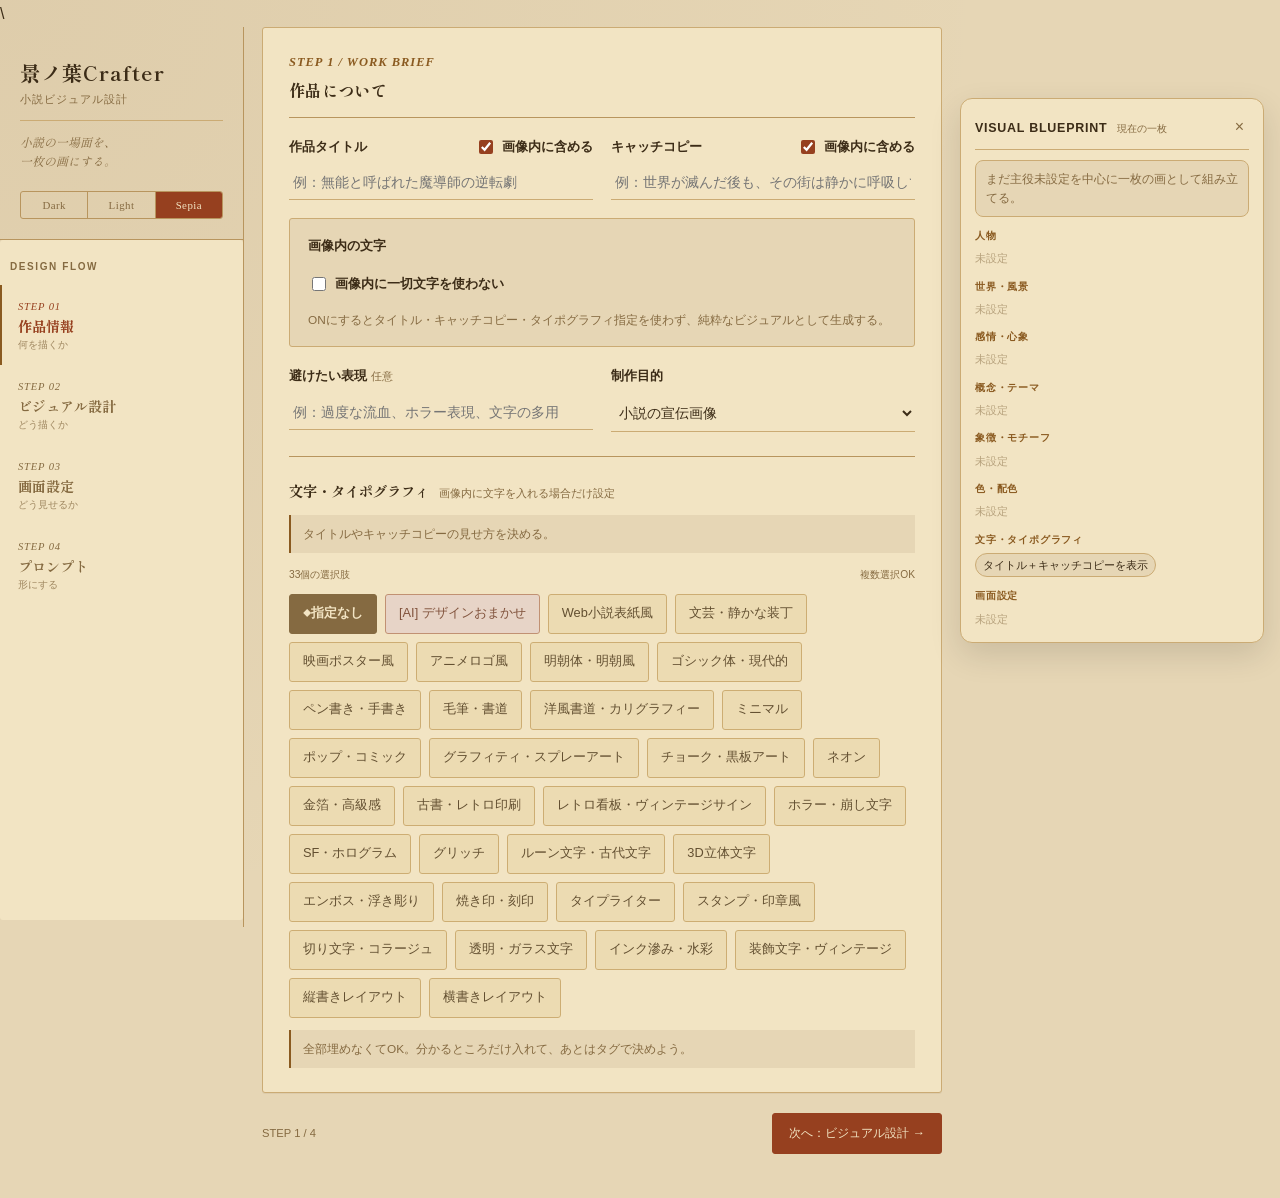
==== commit 016a736f: "keinoha" ====
--- a/keinoha/index.html
+++ b/keinoha/index.html
@@ -1,2893 +1,14 @@
 <!DOCTYPE html>
-
-<html data-theme="sepia" lang="ja">
-
+<html data-theme="sepia" lang="ja">\
 <head>
   <meta charset="utf-8" />
   <meta content="width=device-width, initial-scale=1.0" name="viewport" />
   <title>景ノ葉Crafter // 小説を一枚の絵にする</title>
-  <link
-    href="data:image/svg+xml,%3Csvg%20xmlns%3D%22http%3A//www.w3.org/2000/svg%22%20viewBox%3D%220%200%2032%2032%22%3E%3Crect%20width%3D%2232%22%20height%3D%2232%22%20rx%3D%226%22%20fill%3D%22%232a2117%22/%3E%3Crect%20x%3D%223%22%20y%3D%223%22%20width%3D%2226%22%20height%3D%2226%22%20fill%3D%22%235a2e22%22/%3E%3Crect%20x%3D%223%22%20y%3D%223%22%20width%3D%226%22%20height%3D%2226%22%20fill%3D%22%232a2117%22/%3E%3Crect%20x%3D%2223%22%20y%3D%223%22%20width%3D%226%22%20height%3D%2226%22%20fill%3D%22%232a2117%22/%3E%3Crect%20x%3D%229%22%20y%3D%227%22%20width%3D%2214%22%20height%3D%2218%22%20fill%3D%22%23e8c99a%22/%3E%3Cpath%20d%3D%22M9%2023%20L%2015%2012%20L%2019%2018%20L%2022%2013%20L%2023%2015%20L%2023%2025%20L%209%2025%20Z%22%20fill%3D%22%237a3b2e%22/%3E%3C/svg%3E"
-    rel="icon" type="image/svg+xml" />
+  <link rel="icon" type="image/svg+xml" href="favicon.svg" />
   <link href="https://fonts.googleapis.com" rel="preconnect" />
   <link crossorigin="" href="https://fonts.gstatic.com" rel="preconnect" />
   <link href="https://fonts.googleapis.com/css2?family=Shippori+Mincho&amp;display=swap" rel="stylesheet" />
-  <style>
-    /* ========================================================
-       目次:
-        1. テーマ変数（light / sepia / dark）
-        2. リセット・基本設定
-        3. ページ全体のレイアウト骨格（header / tool-tabs / step-screen）
-        4. ツールタブの詳細スタイル（901px以上）
-        5. テーマ切り替えボタン
-        6. 共通セクション（カード）の外枠
-        7. フォーム部品（入力欄・チェックボックス）
-        8. モード選択・作成方法カード
-        9. タグボタン（選択肢）共通スタイル
-       10. タグ検索パネル
-       11. カテゴリ・アコーディオン（開閉パネル）
-       12. 場面サブグループのタブ切り替え
-       13. プリセット・ジャンルカード
-       14. 構図・詳細設定（人物ペア/参考画像/場面抽出以外）
-       15. 本文からの場面抽出
-       16. 文字スタイル設定セクション
-       17. スタイルファミリー見出し
-       18. ワークフローガイド
-       19. 出力結果ボックス・コピー/リセット操作
-       20. サマリー表示・進捗バー
-       21. ビジュアル設計図パネル（サイドの固定パネル）
-       ======================================================== */
-
-    /* ---- テーマ変数（light / sepia / dark） ---- */
-
-    :root,
-    [data-theme="light"] {
-      --bg: #f3ede0;
-      --bg-texture: rgba(139, 111, 71, 0.045);
-      --card-bg: #fbf7ee;
-      --card-border: #d9cba8;
-      --rule: #cbb98d;
-      --text-main: #2c2419;
-      --text-muted: #8a7a5c;
-      --primary: #7a3b2e;
-      --primary-hover: #5e2c22;
-      --primary-glow: rgba(122, 59, 46, 0.14);
-      --accent: #96682f;
-      --gold: #a8823f;
-      --danger: #8c3a2e;
-      --tag-bg: #f6efdf;
-      --tag-border: #d5c39a;
-      --tag-text: #4a3d29;
-      --tag-hover: #ecdfc0;
-      --omakase-bg: #ece1ea;
-      --omakase-border: #b48fae;
-      --omakase-text: #6b3f61;
-      --none-bg: #e8e0cd;
-      --none-border: #cdbb92;
-      --none-text: #8a7a5c;
-      --result-bg: #26201a;
-      --result-text: #ecdfc2;
-      --shadow-soft: 0 1px 0 rgba(44, 36, 25, 0.05);
-    }
-
-    [data-theme="sepia"] {
-      --bg: #e6d6b5;
-      --bg-texture: rgba(120, 84, 40, 0.07);
-      --card-bg: #f2e4c3;
-      --card-border: #cbab74;
-      --rule: #b8955e;
-      --text-main: #3c2c17;
-      --text-muted: #856a41;
-      --primary: #96401f;
-      --primary-hover: #7a3116;
-      --primary-glow: rgba(150, 64, 31, 0.16);
-      --accent: #8a5a20;
-      --gold: #a87b2e;
-      --danger: #93301d;
-      --tag-bg: #ecdab0;
-      --tag-border: #c7a466;
-      --tag-text: #4a3618;
-      --tag-hover: #e2cb95;
-      --omakase-bg: #e6d2c8;
-      --omakase-border: #b98366;
-      --omakase-text: #6e3a26;
-      --none-bg: #ddc697;
-      --none-border: #c0a06a;
-      --none-text: #856a41;
-      --result-bg: #2c2011;
-      --result-text: #edd8a3;
-      --shadow-soft: 0 1px 0 rgba(60, 44, 23, 0.06);
-    }
-
-    [data-theme="dark"] {
-      --bg: #191410;
-      --bg-texture: rgba(184, 150, 90, 0.04);
-      --card-bg: #221b14;
-      --card-border: #3c3021;
-      --rule: #4a3c28;
-      --text-main: #e9ddc4;
-      --text-muted: #a3947a;
-      --primary: #c98b5e;
-      --primary-hover: #dba277;
-      --primary-glow: rgba(201, 139, 94, 0.16);
-      --accent: #b8965a;
-      --gold: #cba967;
-      --danger: #c26a53;
-      --tag-bg: #2a2118;
-      --tag-border: #453727;
-      --tag-text: #d8caab;
-      --tag-hover: #352a1d;
-      --omakase-bg: #2a2130;
-      --omakase-border: #7a5f8f;
-      --omakase-text: #cbb3e0;
-      --none-bg: #251d15;
-      --none-border: #3d3223;
-      --none-text: #a3947a;
-      --result-bg: #100c08;
-      --result-text: #e9d6a8;
-      --shadow-soft: 0 1px 0 rgba(0, 0, 0, 0.2);
-    }
-
-    /* ---- リセット・基本設定 ---- */
-
-    * {
-      box-sizing: border-box;
-    }
-
-    html {
-      scroll-behavior: smooth;
-    }
-
-    /* ---- ページ全体のレイアウト骨格（header / tool-tabs / step-screen） ---- */
-
-    body {
-      font-family:
-        "BIZ UDPGothic",
-        "Noto Sans JP",
-        -apple-system,
-        sans-serif;
-      background:
-        radial-gradient(ellipse at top left, var(--bg-texture), transparent 55%),
-        var(--bg);
-      color: var(--text-main);
-      max-width: 1240px;
-      margin: 0 auto;
-      padding: 0;
-      line-height: 1.7;
-      transition:
-        background-color 0.3s,
-        color 0.3s;
-
-      display: flex;
-      flex-wrap: wrap;
-      align-items: flex-start;
-      min-height: 100vh;
-    }
-
-    .header {
-      display: flex;
-      flex-direction: column;
-      align-items: flex-start;
-      gap: 0;
-      margin: 0;
-      padding: 36px 26px 20px;
-      border-bottom: none;
-      border-right: 1px solid var(--rule);
-      position: sticky;
-      top: 0;
-      align-self: start;
-    }
-
-    .header>div:first-child {
-      width: 100%;
-    }
-
-    .header h1 {
-      font-family: "Shippori Mincho", serif;
-      font-size: 1.28rem;
-      font-weight: 700;
-      letter-spacing: 0.05em;
-      margin: 0;
-      color: var(--text-main);
-      line-height: 1.5;
-      writing-mode: horizontal-tb;
-    }
-
-    .header h1 span {
-      display: block;
-      margin: 4px 0 0;
-      font-family: "BIZ UDPGothic", sans-serif;
-      font-size: 0.66rem;
-      font-weight: 400;
-      color: var(--text-muted);
-      letter-spacing: 0.1em;
-    }
-
-    .header-subtitle {
-      margin-top: 12px;
-      padding-top: 12px;
-      border-top: 1px solid var(--card-border);
-      font-size: 0.74rem;
-      color: var(--text-muted);
-      font-style: italic;
-      font-family: "Cormorant Garamond", "Shippori Mincho", serif;
-      line-height: 1.6;
-    }
-
-    .tool-tabs {
-      padding: 8px 8px 24px !important;
-      overflow: visible;
-      box-shadow: none;
-      background: transparent;
-      border: none;
-      border-right: 1px solid var(--rule);
-      margin: 0;
-      position: sticky;
-      top: 0;
-    }
-
-    .step-tabs {
-      display: flex;
-      flex-direction: column;
-      background: transparent;
-    }
-
-    .step-tab {
-      appearance: none;
-      border: none;
-      border-left: 2px solid transparent;
-      background: transparent;
-      color: var(--text-muted);
-      padding: 13px 14px 13px 16px;
-      text-align: left;
-      cursor: pointer;
-      min-height: 0;
-      transition:
-        background-color 0.18s,
-        border-color 0.18s;
-      font-family: inherit;
-    }
-
-    .step-tab:hover {
-      background: var(--tag-hover);
-    }
-
-    .step-tab span {
-      display: inline;
-      font-family: "Cormorant Garamond", serif;
-      font-style: italic;
-      font-size: 0.66rem;
-      letter-spacing: 0.08em;
-      color: var(--text-muted);
-    }
-
-    .step-tab strong {
-      display: block;
-      font-family: "Shippori Mincho", serif;
-      font-size: 0.88rem;
-      font-weight: 700;
-      margin: 3px 0 2px;
-      color: var(--text-muted);
-    }
-
-    .step-tab small {
-      display: block;
-      font-size: 0.64rem;
-      color: var(--text-muted);
-      opacity: 0.75;
-    }
-
-    .step-tab.active {
-      background: var(--card-bg);
-      border-left-color: var(--accent);
-    }
-
-    .step-tab.active strong,
-    .step-tab.active span {
-      color: var(--primary);
-    }
-
-    .step-screen[hidden] {
-      display: none !important;
-    }
-
-    .step-screen {
-      animation: pageturn 0.2s ease-out;
-    }
-
-    .step-nav {
-      display: flex;
-      justify-content: space-between;
-      align-items: center;
-      gap: 10px;
-      margin: 20px 0 4px;
-    }
-
-    .step-nav button {
-      appearance: none;
-      border: 1px solid var(--card-border);
-      background: var(--card-bg);
-      color: var(--text-main);
-      border-radius: 3px;
-      padding: 9px 16px;
-      font: inherit;
-      font-size: 0.78rem;
-      cursor: pointer;
-      transition: border-color 0.18s;
-    }
-
-    .step-nav button:hover {
-      border-color: var(--accent);
-    }
-
-    .step-nav .next {
-      background: var(--primary);
-      color: var(--card-bg);
-      border-color: var(--primary);
-    }
-
-    .step-nav .next:hover {
-      background: var(--primary-hover);
-      border-color: var(--primary-hover);
-    }
-
-    .step-nav-note {
-      font-size: 0.7rem;
-      color: var(--text-muted);
-    }
-
-    @media (max-width: 900px) {
-      body {
-        flex-direction: column;
-      }
-
-      .header,
-      .tool-tabs {
-        width: 100%;
-        flex-basis: auto;
-      }
-
-      .step-screen {
-        flex-basis: 100%;
-      }
-
-      .header {
-        position: static;
-        border-right: none;
-        border-bottom: 1px solid var(--rule);
-        padding: 20px 18px 16px;
-      }
-
-      .header h1 {
-        font-size: 1.15rem;
-      }
-
-      .tool-tabs {
-        position: static;
-        border-right: none;
-        border-bottom: 1px solid var(--rule);
-        padding: 4px 0 !important;
-      }
-
-      .step-tabs {
-        flex-direction: column;
-      }
-
-      .step-tab {
-        border-left: 2px solid transparent;
-        padding: 10px 14px;
-      }
-
-      .step-tab.active {
-        border-left-color: var(--accent);
-      }
-
-      .step-screen {
-        padding: 18px 16px 40px;
-      }
-
-      body {
-        display: block;
-        width: 100%;
-        max-width: 1240px;
-      }
-
-      .header,
-      .tool-tabs,
-      .step-screen {
-        width: 100%;
-        min-width: 0;
-      }
-
-      .header {
-        position: static;
-      }
-
-      .tool-tabs {
-        position: static;
-      }
-
-      .step-screen {
-        padding-right: 16px;
-      }
-
-      .header,
-      .tool-tabs {
-        position: relative !important;
-        left: auto;
-        top: auto;
-        width: 100% !important;
-        height: auto;
-      }
-
-      .step-screen {
-        margin-left: 0 !important;
-        width: 100% !important;
-      }
-    }
-
-    @media (max-width: 1024px) {
-      .step-screen {
-        padding-right: 16px;
-      }
-    }
-
-    @media (max-width: 720px) {
-      .step-screen {
-        padding-right: 16px;
-      }
-    }
-
-    @media (min-width: 901px) {
-      :root {
-        --sidebar-width: 232px;
-      }
-
-      .header {
-        padding: 28px 22px 20px;
-      }
-
-      .header .brand,
-      .header h1 {
-        margin-bottom: 8px;
-      }
-
-      .header .subtitle,
-      .header p {
-        line-height: 1.7;
-      }
-
-      .tool-tabs {
-        padding: 18px 14px 24px;
-        align-self: stretch;
-      }
-
-      .tool-tabs::before {
-        content: "DESIGN FLOW";
-        display: block;
-        padding: 0 10px 10px;
-        color: var(--text-muted, #7d7469);
-        font-size: 10px;
-        font-weight: 700;
-        letter-spacing: 0.16em;
-      }
-
-      .tool-tabs {
-        border-top: 1px solid color-mix(in srgb, var(--text-main, #403a34) 12%, transparent);
-      }
-
-      .tool-tabs button {
-        transition:
-          background 0.18s ease,
-          border-color 0.18s ease,
-          color 0.18s ease;
-      }
-
-      body {
-        display: block !important;
-        position: relative;
-      }
-
-      .header {
-        position: fixed !important;
-        z-index: 30;
-        left: 0;
-        top: 0;
-        width: var(--sidebar-width) !important;
-        height: auto;
-        box-sizing: border-box;
-      }
-
-      .tool-tabs {
-        position: fixed !important;
-        z-index: 29;
-        left: 0;
-        top: 220px;
-        width: var(--sidebar-width) !important;
-        height: calc(100vh - 220px);
-        box-sizing: border-box;
-        overflow-y: auto;
-        overflow-x: hidden;
-      }
-
-      .step-screen,
-      .main-content,
-      main {
-        box-sizing: border-box;
-      }
-
-      .step-screen {
-        flex: none !important;
-        transform: translateX(-30px);
-      }
-    }
-
-    /* ---- ツールタブの詳細スタイル（901px以上） ---- */
-
-    @media (min-width: 901px) {
-      .tool-tab {
-        position: relative;
-        display: grid;
-        grid-template-columns: 34px minmax(0, 1fr);
-        gap: 8px;
-        align-items: center;
-        width: 100%;
-        min-height: 58px;
-        padding: 9px 10px;
-        margin: 3px 0;
-        border: 0;
-        border-left: 1px solid transparent;
-        border-radius: 0;
-        text-align: left;
-        background: transparent;
-        box-shadow: none;
-      }
-
-      .tool-tab::before {
-        content: "";
-        position: absolute;
-        left: 0;
-        top: 10px;
-        bottom: 10px;
-        width: 2px;
-        background: transparent;
-      }
-
-      .tool-tab .step-number,
-      .tool-tab .number {
-        font-size: 11px;
-        letter-spacing: 0.08em;
-        opacity: 0.58;
-        font-variant-numeric: tabular-nums;
-      }
-
-      .tool-tab .step-title,
-      .tool-tab .title {
-        font-size: 13px;
-        font-weight: 700;
-        line-height: 1.35;
-      }
-
-      .tool-tab .step-description,
-      .tool-tab .description,
-      .tool-tab small {
-        display: block;
-        margin-top: 2px;
-        font-size: 10px;
-        line-height: 1.45;
-        opacity: 0.62;
-      }
-
-      .tool-tab.active {
-        background: color-mix(in srgb, var(--accent, #8a7560) 10%, transparent);
-        border-left-color: var(--accent, #8a7560);
-      }
-
-      .tool-tab.active::before {
-        background: var(--accent, #8a7560);
-      }
-
-      .tool-tab.active .step-number,
-      .tool-tab.is-active .step-number,
-      .tool-tab.active .number {
-        opacity: 1;
-      }
-    }
-
-    /* ---- テーマ切り替えボタン ---- */
-
-    .theme-switcher {
-      display: flex;
-      gap: 0;
-      border: 1px solid var(--rule);
-      border-radius: 3px;
-      overflow: hidden;
-      margin-top: 20px;
-      width: 100%;
-    }
-
-    .theme-btn {
-      flex: 1;
-      background: transparent;
-      border: none;
-      border-right: 1px solid var(--rule);
-      color: var(--text-muted);
-      padding: 7px 6px;
-      font-size: 0.68rem;
-      font-family: "Cormorant Garamond", serif;
-      letter-spacing: 0.04em;
-      cursor: pointer;
-      transition: all 0.2s;
-    }
-
-    .theme-btn:last-child {
-      border-right: none;
-    }
-
-    .theme-btn:hover {
-      color: var(--text-main);
-      background: var(--tag-hover);
-    }
-
-    .theme-btn.active {
-      background: var(--primary);
-      color: var(--card-bg);
-    }
-
-    @media (max-width: 900px) {
-      .theme-switcher {
-        max-width: 260px;
-      }
-    }
-
-    /* ---- 共通セクション（カード）の外枠 ---- */
-
-    .section {
-      background: var(--card-bg);
-      border: 1px solid var(--card-border);
-      border-radius: 3px;
-      padding: 24px 26px;
-      margin-bottom: 18px;
-      box-shadow: var(--shadow-soft);
-      transition:
-        background-color 0.3s,
-        border-color 0.3s;
-    }
-
-    .step-label {
-      font-family: "Cormorant Garamond", serif;
-      font-style: italic;
-      font-size: 0.78rem;
-      letter-spacing: 0.08em;
-      color: var(--accent);
-      font-weight: 600;
-      margin-bottom: 4px;
-    }
-
-    .section-title {
-      font-family: "Shippori Mincho", serif;
-      font-size: 1.02rem;
-      font-weight: 700;
-      letter-spacing: 0.02em;
-      margin: 0 0 18px 0;
-      padding-bottom: 12px;
-      border-bottom: 1px solid var(--rule);
-      color: var(--text-main);
-      display: flex;
-      align-items: center;
-      gap: 10px;
-    }
-
-    .section-title .step-no {
-      display: inline-flex;
-      align-items: center;
-      justify-content: center;
-      width: 22px;
-      height: 22px;
-      border-radius: 50%;
-      border: 1px solid var(--accent);
-      background: transparent;
-      color: var(--accent);
-      font-family: "Cormorant Garamond", serif;
-      font-size: 0.74rem;
-      font-weight: 700;
-    }
-
-    .section-lead {
-      margin: -8px 0 18px;
-      color: var(--text-muted);
-      font-size: 0.8rem;
-      line-height: 1.7;
-    }
-
-    /* ---- フォーム部品（入力欄・チェックボックス） ---- */
-
-    .form-grid {
-      display: grid;
-      grid-template-columns: repeat(auto-fit, minmax(280px, 1fr));
-      gap: 18px;
-    }
-
-    .form-group {
-      display: flex;
-      flex-direction: column;
-      gap: 7px;
-    }
-
-    .form-header {
-      display: flex;
-      justify-content: space-between;
-      align-items: center;
-    }
-
-    .form-group label {
-      font-weight: 700;
-      font-size: 0.82rem;
-      color: var(--text-main);
-    }
-
-    .checkbox-label {
-      font-size: 0.74rem;
-      color: var(--text-muted);
-      display: flex;
-      align-items: center;
-      gap: 6px;
-      cursor: pointer;
-      user-select: none;
-    }
-
-    .checkbox-label input[type="checkbox"] {
-      accent-color: var(--primary);
-      cursor: pointer;
-      width: 14px;
-      height: 14px;
-    }
-
-    .form-group input[type="text"],
-    .form-group select,
-    input,
-    select,
-    textarea {
-      width: 100%;
-      padding: 9px 4px;
-      background: transparent;
-      border: none;
-      border-bottom: 1px solid var(--card-border);
-      border-radius: 0;
-      color: var(--text-main);
-      font-size: 0.88rem;
-      font-family: inherit;
-      transition:
-        border-color 0.2s,
-        box-shadow 0.2s;
-    }
-
-    .form-group select {
-      cursor: pointer;
-    }
-
-    .form-group input[type="text"]:focus,
-    .form-group select:focus,
-    input:focus,
-    select:focus,
-    textarea:focus {
-      outline: none;
-      border-bottom-color: var(--accent);
-      box-shadow: 0 1px 0 var(--accent);
-    }
-
-    textarea,
-    .tag-search-input {
-      padding: 10px 12px;
-      border: 1px solid var(--card-border);
-      border-radius: 3px;
-      box-shadow: none;
-    }
-
-    textarea:focus,
-    .tag-search-input:focus {
-      border-color: var(--accent);
-      box-shadow: 0 0 0 3px var(--primary-glow);
-    }
-
-    .optional-label {
-      color: var(--text-muted);
-      font-size: 0.7rem;
-      font-weight: 400;
-    }
-
-    .helper-note {
-      margin-top: 12px;
-      padding: 9px 12px;
-      border-left: 2px solid var(--accent);
-      background: var(--bg);
-      font-size: 0.74rem;
-      color: var(--text-muted);
-      line-height: 1.7;
-    }
-
-    .text-control-group {
-      grid-column: 1 / -1;
-      padding: 16px 18px;
-      border: 1px solid var(--card-border);
-      background: var(--bg);
-      border-radius: 3px;
-    }
-
-    .no-text-toggle {
-      margin-top: 8px;
-      font-weight: 600;
-    }
-
-    .no-text-toggle input {
-      accent-color: var(--accent);
-    }
-
-    .text-control-group .helper-note {
-      margin-top: 8px;
-      padding: 0;
-      border: 0;
-      background: transparent;
-    }
-
-    .is-disabled {
-      opacity: 0.48;
-      pointer-events: none;
-    }
-
-    @media (max-width: 900px) {
-      .form-grid {
-        grid-template-columns: 1fr;
-      }
-    }
-
-    /* ---- モード選択・作成方法カード ---- */
-
-    .mode-card-grid {
-      display: grid;
-      grid-template-columns: repeat(4, 1fr);
-      gap: 0;
-      border: 1px solid var(--card-border);
-      border-radius: 3px;
-      overflow: hidden;
-    }
-
-    .mode-card {
-      border: none;
-      border-right: 1px solid var(--card-border);
-      background: transparent;
-      color: var(--text-main);
-      padding: 14px 13px;
-      text-align: left;
-      cursor: pointer;
-      transition: background-color 0.18s;
-      min-height: 90px;
-    }
-
-    .mode-card:last-child {
-      border-right: none;
-    }
-
-    .mode-card:hover {
-      background: var(--tag-hover);
-    }
-
-    .mode-card.active {
-      background: color-mix(in srgb, var(--accent) 10%, var(--card-bg));
-      box-shadow: inset 0 -3px 0 var(--accent);
-    }
-
-    .mode-card strong {
-      display: block;
-      font-family: "Shippori Mincho", serif;
-      font-size: 0.92rem;
-      margin-bottom: 5px;
-    }
-
-    .mode-card small {
-      display: block;
-      opacity: 0.72;
-      line-height: 1.5;
-      font-size: 0.7rem;
-    }
-
-    .design-method-grid {
-      display: grid;
-      grid-template-columns: repeat(2, 1fr);
-      gap: 0;
-      border: 1px solid var(--card-border);
-      border-radius: 3px;
-      overflow: hidden;
-      margin-top: 16px;
-    }
-
-    .design-method {
-      appearance: none;
-      border: none;
-      border-right: 1px solid var(--card-border);
-      background: transparent;
-      color: var(--text-main);
-      text-align: left;
-      padding: 18px 16px;
-      cursor: pointer;
-      min-height: 116px;
-      transition: background-color 0.18s;
-    }
-
-    .design-method:last-child {
-      border-right: none;
-    }
-
-    .design-method:hover {
-      background: var(--tag-hover);
-    }
-
-    .design-method.active {
-      background: color-mix(in srgb, var(--accent) 8%, var(--card-bg));
-      box-shadow: inset 0 -3px 0 var(--accent);
-    }
-
-    .method-kicker {
-      display: block;
-      font-family: "Cormorant Garamond", serif;
-      font-style: italic;
-      font-size: 0.72rem;
-      letter-spacing: 0.08em;
-      color: var(--accent);
-      margin-bottom: 8px;
-    }
-
-    .design-method strong {
-      display: block;
-      font-family: "Shippori Mincho", serif;
-      font-size: 1rem;
-      margin-bottom: 6px;
-    }
-
-    .design-method small {
-      display: block;
-      color: var(--text-muted);
-      line-height: 1.6;
-      font-size: 0.74rem;
-    }
-
-    @media (max-width: 900px) {
-
-      .mode-card-grid,
-      .design-method-grid {
-        grid-template-columns: 1fr;
-      }
-
-      .mode-card,
-      .design-method {
-        border-right: none;
-        border-bottom: 1px solid var(--card-border);
-      }
-
-      .mode-card:last-child,
-      .design-method:last-child {
-        border-bottom: none;
-      }
-    }
-
-    /* ---- タグボタン（選択肢）共通スタイル ---- */
-
-    .tag-container {
-      display: flex;
-      flex-wrap: wrap;
-      gap: 8px;
-    }
-
-    .tag-btn {
-      background: var(--tag-bg);
-      border: 1px solid var(--tag-border);
-      color: var(--tag-text);
-      border-radius: 3px;
-      padding: 7px 13px;
-      min-height: 40px;
-      box-sizing: border-box;
-      display: inline-flex;
-      align-items: center;
-      justify-content: center;
-      font-size: 0.8rem;
-      cursor: pointer;
-      transition:
-        border-color 0.15s,
-        background-color 0.15s;
-      user-select: none;
-    }
-
-    .tag-btn:hover {
-      border-color: var(--accent);
-      background: var(--tag-hover);
-    }
-
-    .tag-btn.active,
-    .tag-btn.selected {
-      background: var(--primary);
-      color: var(--card-bg);
-      border-color: var(--primary);
-      font-weight: 600;
-    }
-
-    .tag-btn.active::before {
-      content: "◆ ";
-      font-size: 0.65em;
-      vertical-align: middle;
-    }
-
-    .tag-btn:not(.active):not(.selected) {
-      opacity: 0.85;
-    }
-
-    .tag-btn:not(.active):not(.selected):hover {
-      opacity: 1;
-    }
-
-    .tag-btn.omakase {
-      background: var(--omakase-bg);
-      border-color: var(--omakase-border);
-      color: var(--omakase-text);
-    }
-
-    .tag-btn.omakase.active {
-      background: var(--omakase-border);
-      color: var(--card-bg);
-    }
-
-    .tag-btn.none-option,
-    .tag-btn.none-tag {
-      background: var(--none-bg);
-      border-color: var(--none-border);
-      color: var(--none-text);
-    }
-
-    .tag-btn.none-option.active {
-      background: var(--text-muted);
-      border-color: var(--text-muted);
-      color: var(--card-bg);
-    }
-
-    .tag-container:has(.tag-description) {
-      display: grid;
-      grid-template-columns: repeat(auto-fit, minmax(250px, 1fr));
-      gap: 8px;
-    }
-
-    .free-input-wrap {
-      flex-basis: 100%;
-      display: flex;
-      align-items: center;
-      gap: 8px;
-      margin-bottom: 14px;
-      padding-bottom: 14px;
-      border-bottom: 1px dashed var(--tag-border);
-    }
-
-    .free-input-wrap::before {
-      content: "自由入力";
-      flex: none;
-      font-size: 0.72rem;
-      font-weight: 600;
-      color: var(--text-muted);
-      white-space: nowrap;
-    }
-
-    .free-motif-input {
-      flex: 1;
-      min-width: 0;
-      background: var(--card-bg);
-      border: 1px solid var(--tag-border);
-      border-radius: 3px;
-      padding: 7px 10px;
-      min-height: 40px;
-      box-sizing: border-box;
-      font-size: 0.8rem;
-      color: var(--tag-text);
-      font-family: inherit;
-    }
-
-    .free-motif-input:focus {
-      outline: none;
-      border-color: var(--accent);
-    }
-
-    .free-motif-input::placeholder {
-      color: var(--text-muted);
-    }
-
-    .tag-btn:has(.tag-description) {
-      display: flex;
-      flex-direction: column;
-      align-items: flex-start;
-      gap: 4px;
-      text-align: left;
-      min-height: 72px;
-      padding: 9px 12px;
-    }
-
-    .tag-label {
-      display: block;
-      line-height: 1.35;
-      font-weight: 600;
-    }
-
-    .tag-description {
-      display: block;
-      font-size: 0.68rem;
-      line-height: 1.55;
-      color: var(--text-muted);
-      font-weight: 400;
-    }
-
-    .tag-btn.active .tag-description {
-      color: color-mix(in srgb, var(--card-bg) 78%, transparent);
-    }
-
-    @media (max-width: 720px) {
-      .tag-container:has(.tag-description) {
-        grid-template-columns: 1fr;
-      }
-
-      .tag-btn:has(.tag-description) {
-        min-height: 0;
-      }
-    }
-
-    /* ---- タグ検索パネル ---- */
-
-    .tag-search-panel {
-      margin-top: 14px;
-      padding: 15px;
-      border: 1px solid var(--card-border);
-      background: var(--bg);
-      border-radius: 3px;
-    }
-
-    .tag-search-head {
-      display: flex;
-      align-items: baseline;
-      justify-content: space-between;
-      gap: 10px;
-      margin-bottom: 9px;
-    }
-
-    .tag-search-head strong {
-      font-family: "Shippori Mincho", serif;
-      font-size: 0.82rem;
-      letter-spacing: 0.02em;
-    }
-
-    .tag-search-head span {
-      font-size: 0.66rem;
-      color: var(--text-muted);
-    }
-
-    .tag-search-row {
-      display: flex;
-      gap: 8px;
-      align-items: center;
-    }
-
-    .tag-search-input {
-      width: 100%;
-      min-height: 42px;
-      border: 1px solid var(--card-border);
-      background: var(--card-bg);
-      color: var(--text-main);
-      border-radius: 3px;
-      padding: 9px 12px;
-      font-size: 0.8rem;
-      outline: none;
-    }
-
-    .tag-search-input:focus {
-      border-color: var(--accent);
-      box-shadow: 0 0 0 2px var(--primary-glow);
-    }
-
-    .tag-search-clear {
-      appearance: none;
-      border: 1px solid var(--card-border);
-      background: transparent;
-      color: var(--text-muted);
-      border-radius: 3px;
-      padding: 7px 12px;
-      font-size: 0.68rem;
-      cursor: pointer;
-      white-space: nowrap;
-    }
-
-    .tag-search-clear:hover {
-      color: var(--text-main);
-      border-color: var(--accent);
-    }
-
-    .tag-search-results {
-      display: flex;
-      flex-direction: column;
-      gap: 7px;
-      margin-top: 10px;
-    }
-
-    .tag-search-result {
-      display: flex;
-      align-items: center;
-      justify-content: space-between;
-      gap: 10px;
-      width: 100%;
-      padding: 9px 12px;
-      border: 1px solid var(--card-border);
-      background: var(--card-bg);
-      color: var(--text-main);
-      border-radius: 3px;
-      text-align: left;
-      cursor: pointer;
-    }
-
-    .tag-search-result:hover {
-      border-color: var(--accent);
-      background: var(--tag-hover);
-    }
-
-    .tag-search-result-main {
-      min-width: 0;
-    }
-
-    .tag-search-result-label {
-      display: block;
-      font-size: 0.78rem;
-      font-weight: 600;
-      line-height: 1.4;
-    }
-
-    .tag-search-result-meta {
-      display: block;
-      margin-top: 2px;
-      font-size: 0.62rem;
-      color: var(--text-muted);
-      line-height: 1.3;
-    }
-
-    .tag-search-result-check {
-      flex: 0 0 auto;
-      font-size: 0.68rem;
-      color: var(--accent);
-      font-weight: 700;
-    }
-
-    .tag-search-empty {
-      padding: 9px 2px;
-      font-size: 0.72rem;
-      color: var(--text-muted);
-    }
-
-    .tag-search-count {
-      font-size: 0.64rem;
-      color: var(--text-muted);
-    }
-
-    /* ---- カテゴリ・アコーディオン（開閉パネル） ---- */
-
-    .category-group-heading {
-      margin: 30px 2px 12px;
-      padding-bottom: 8px;
-      border-bottom: 1px solid var(--rule);
-      display: flex;
-      align-items: baseline;
-      gap: 10px;
-    }
-
-    .category-group-heading:first-child {
-      margin-top: 4px;
-    }
-
-    .category-group-heading strong {
-      font-family: "Shippori Mincho", serif;
-      font-size: 0.84rem;
-      letter-spacing: 0.04em;
-    }
-
-    .category-group-heading span {
-      font-size: 0.66rem;
-      color: var(--text-muted);
-    }
-
-    .category-section-head {
-      display: flex;
-      align-items: center;
-      justify-content: space-between;
-      gap: 12px;
-      cursor: pointer;
-      user-select: none;
-    }
-
-    .category-section-head .section-title {
-      margin: 0;
-      flex: 1;
-      border-bottom: none;
-      padding-bottom: 0;
-    }
-
-    .category-collapse-btn,
-    .category-clear-btn,
-    .category-toggle {
-      border: 1px solid var(--card-border);
-      background: transparent;
-      color: var(--text-muted);
-      border-radius: 3px;
-      padding: 5px 10px;
-      font-size: 0.68rem;
-      line-height: 1;
-      white-space: nowrap;
-      cursor: pointer;
-    }
-
-    .category-collapse-btn:hover,
-    .category-clear-btn:hover,
-    .category-toggle:hover {
-      color: var(--text-main);
-      border-color: var(--accent);
-    }
-
-    .category-content {
-      margin-top: 16px;
-    }
-
-    .category-global-tools {
-      display: flex;
-      align-items: center;
-      justify-content: flex-end;
-      gap: 6px;
-      margin: 0 0 10px;
-      padding: 0 2px;
-      font-size: 0.68rem;
-      color: var(--text-muted);
-    }
-
-    .category-global-tools span {
-      margin-right: auto;
-    }
-
-    .category-global-tools button {
-      appearance: none;
-      border: 1px solid var(--card-border);
-      background: transparent;
-      color: var(--text-muted);
-      border-radius: 3px;
-      padding: 5px 10px;
-      font-size: 0.68rem;
-      cursor: pointer;
-    }
-
-    .category-global-tools button:hover {
-      color: var(--text-main);
-      border-color: var(--accent);
-    }
-
-    .category-hint {
-      font-size: 0.64rem;
-      color: var(--text-muted);
-    }
-
-    .category-count {
-      font-size: 0.64rem;
-      color: var(--text-muted);
-    }
-
-    .category-tools {
-      display: flex;
-      align-items: center;
-      justify-content: space-between;
-      gap: 12px;
-      margin-bottom: 10px;
-    }
-
-    .category-subgroup {
-      margin: 12px 0 16px;
-      border: 1px solid var(--card-border);
-      background: var(--card-bg);
-      overflow: hidden;
-    }
-
-    .category-subgroup-head {
-      display: flex;
-      align-items: center;
-      justify-content: space-between;
-      gap: 12px;
-      padding: 13px 15px;
-      cursor: pointer;
-      background: var(--bg);
-      border-bottom: 1px solid var(--card-border);
-    }
-
-    .category-subgroup-title {
-      display: flex;
-      align-items: baseline;
-      gap: 9px;
-      min-width: 0;
-    }
-
-    .category-subgroup-title strong {
-      font-family: "Shippori Mincho", serif;
-      font-size: 0.84rem;
-      letter-spacing: 0.02em;
-    }
-
-    .category-subgroup-title span {
-      font-size: 0.68rem;
-      color: var(--text-muted);
-      overflow: hidden;
-      text-overflow: ellipsis;
-      white-space: nowrap;
-    }
-
-    .category-subgroup-btn {
-      flex: 0 0 auto;
-      border: 1px solid var(--card-border);
-      background: transparent;
-      color: var(--text-muted);
-      border-radius: 3px;
-      padding: 5px 10px;
-      font-size: 0.64rem;
-      cursor: pointer;
-    }
-
-    .category-subgroup-btn:hover {
-      border-color: var(--accent);
-      color: var(--text-main);
-    }
-
-    .category-subgroup-content {
-      padding: 0 20px 16px;
-    }
-
-    .category-subgroup.is-collapsed .category-subgroup-content {
-      display: none;
-    }
-
-    .category-subgroup .section.is-collapsed .category-content,
-    .section.is-collapsed .category-content {
-      display: none;
-    }
-
-    .category-subgroup .section {
-      margin: 12px 0;
-      border: none;
-      box-shadow: none;
-      padding: 12px 20px 16px;
-    }
-
-    .category-selection-preview,
-    .category-selection-summary {
-      font-size: 0.7rem;
-      color: var(--text-muted);
-    }
-
-    .category-selection-preview {
-      flex: 0 1 auto;
-      max-width: 42%;
-      overflow: hidden;
-      text-overflow: ellipsis;
-      white-space: nowrap;
-      color: var(--text-muted);
-      font-size: 0.68rem;
-      opacity: 0.85;
-    }
-
-    .category-clear-btn {
-      color: var(--accent) !important;
-      border-color: var(--accent) !important;
-    }
-
-    @media (max-width: 560px) {
-      .category-selection-preview {
-        max-width: 34%;
-      }
-    }
-
-    /* ---- 場面サブグループのタブ切り替え ---- */
-
-    .scene-subgroup-tabs-guide {
-      font-size: 0.72rem;
-      color: var(--text-muted);
-      margin-bottom: 8px;
-    }
-
-    .scene-subgroup-tabs-summary {
-      font-size: 0.74rem;
-      color: var(--accent);
-      margin-bottom: 10px;
-      line-height: 1.6;
-    }
-
-    .scene-subgroup-tabs {
-      display: flex;
-      flex-wrap: wrap;
-      gap: 6px;
-      margin-bottom: 14px;
-    }
-
-    .scene-subgroup-tab {
-      appearance: none;
-      display: inline-flex;
-      align-items: center;
-      gap: 6px;
-      border: 1px solid var(--card-border);
-      background: var(--bg);
-      color: var(--text-muted);
-      border-radius: 3px;
-      padding: 7px 13px;
-      font-size: 0.74rem;
-      cursor: pointer;
-    }
-
-    .scene-subgroup-tab:hover {
-      border-color: var(--accent);
-    }
-
-    .scene-subgroup-tab.active {
-      background: var(--primary);
-      border-color: var(--primary);
-      color: var(--card-bg);
-    }
-
-    .scene-subgroup-tab.has-selection:not(.active) {
-      border-color: var(--accent);
-      color: var(--text-main);
-    }
-
-    .scene-subgroup-tab-badge {
-      display: inline-flex;
-      align-items: center;
-      justify-content: center;
-      min-width: 16px;
-      height: 16px;
-      padding: 0 4px;
-      border-radius: 8px;
-      background: var(--accent);
-      color: var(--card-bg);
-      font-size: 0.64rem;
-      line-height: 1;
-    }
-
-    .scene-subgroup-tab.active .scene-subgroup-tab-badge {
-      background: var(--card-bg);
-      color: var(--primary);
-    }
-
-    /* ---- プリセット・ジャンルカード ---- */
-
-    .preset-section {
-      border: 1px solid var(--card-border);
-      background: var(--card-bg);
-    }
-
-    .preset-grid,
-    .genre-grid {
-      display: grid;
-      grid-template-columns: repeat(4, minmax(0, 1fr));
-      gap: 0;
-      margin-top: 18px;
-      border: 1px solid var(--card-border);
-      border-left: none;
-    }
-
-    .preset-card,
-    .genre-card {
-      appearance: none;
-      border: none;
-      border-left: 1px solid var(--card-border);
-      background: var(--bg);
-      color: var(--text-main);
-      padding: 16px 15px;
-      text-align: left;
-      cursor: pointer;
-      transition: background-color 0.18s;
-      min-height: 106px;
-    }
-
-    .preset-card:hover,
-    .genre-card:hover {
-      background: var(--tag-hover);
-    }
-
-    .preset-card.active,
-    .genre-card.active {
-      background: color-mix(in srgb, var(--accent) 9%, var(--bg));
-      box-shadow: inset 0 3px 0 var(--accent);
-    }
-
-    .preset-name,
-    .genre-name {
-      display: block;
-      font-family: "Shippori Mincho", serif;
-      font-weight: 700;
-      font-size: 0.88rem;
-      margin-bottom: 7px;
-    }
-
-    .preset-desc,
-    .genre-desc {
-      display: block;
-      font-size: 0.7rem;
-      line-height: 1.6;
-      color: var(--text-muted);
-    }
-
-    .preset-status,
-    .genre-status {
-      margin-top: 12px;
-      font-size: 0.7rem;
-      color: var(--text-muted);
-    }
-
-    .preset-subsection {
-      margin-top: 24px;
-    }
-
-    .subsection-title {
-      display: flex;
-      align-items: baseline;
-      gap: 10px;
-      margin-bottom: 14px;
-      padding-bottom: 8px;
-      border-bottom: 1px solid var(--rule);
-    }
-
-    .subsection-title strong {
-      font-family: "Shippori Mincho", serif;
-      font-size: 0.9rem;
-    }
-
-    .subsection-title span {
-      font-size: 0.68rem;
-      color: var(--text-muted);
-    }
-
-    .genre-preset-section {
-      margin-top: 16px;
-    }
-
-    @media (max-width: 900px) {
-
-      .preset-grid,
-      .genre-grid {
-        grid-template-columns: repeat(2, minmax(0, 1fr));
-        border-left: 1px solid var(--card-border);
-      }
-
-      .preset-card,
-      .genre-card {
-        border-left: none;
-        border-top: 1px solid var(--card-border);
-      }
-    }
-
-    @media (max-width: 480px) {
-
-      .preset-grid,
-      .genre-grid {
-        grid-template-columns: 1fr;
-      }
-    }
-
-    /* ---- 構図・詳細設定（人物ペア/参考画像/場面抽出以外） ---- */
-
-    .composition-section {
-      padding-bottom: 22px;
-    }
-
-    .composition-grid {
-      display: grid;
-      grid-template-columns: 1fr 1fr;
-      gap: 20px 28px;
-    }
-
-    .composition-wide {
-      grid-column: 1/-1;
-    }
-
-    .composition-group label {
-      display: block;
-      font-size: 0.8rem;
-      font-weight: 700;
-      margin-bottom: 10px;
-    }
-
-    .choice-row {
-      display: flex;
-      flex-wrap: wrap;
-      gap: 7px;
-    }
-
-    .choice-row button {
-      appearance: none;
-      border: 1px solid var(--card-border);
-      background: var(--bg);
-      color: var(--text-main);
-      border-radius: 3px;
-      padding: 9px 13px;
-      font: inherit;
-      font-size: 0.76rem;
-      cursor: pointer;
-      transition: border-color 0.16s;
-    }
-
-    .choice-row button:hover {
-      border-color: var(--accent);
-    }
-
-    .choice-row button.active {
-      background: var(--primary);
-      border-color: var(--primary);
-      color: var(--card-bg);
-    }
-
-    .composition-control-card {
-      border: 1px solid var(--card-border);
-      background: var(--bg);
-      padding: 13px;
-      border-radius: 3px;
-    }
-
-    .composition-control-note {
-      font-size: 0.7rem;
-      color: var(--text-muted);
-      margin-top: 8px;
-    }
-
-    .composition-detail-inline {
-      margin-top: 10px;
-    }
-
-    .detail-config {
-      border: 1px solid var(--card-border);
-      background: var(--bg);
-      padding: 16px;
-      border-radius: 3px;
-      margin-top: 12px;
-    }
-
-    .detail-config-title {
-      font-family: "Shippori Mincho", serif;
-      font-size: 0.84rem;
-      font-weight: 700;
-      margin-bottom: 12px;
-    }
-
-    .detail-grid {
-      display: grid;
-      grid-template-columns: repeat(auto-fit, minmax(200px, 1fr));
-      gap: 14px;
-    }
-
-    .detail-field {
-      display: flex;
-      flex-direction: column;
-      gap: 6px;
-    }
-
-    .detail-field label {
-      font-size: 0.74rem;
-      font-weight: 600;
-      color: var(--text-muted);
-    }
-
-    .detail-note {
-      font-size: 0.7rem;
-      color: var(--text-muted);
-      margin-top: 8px;
-    }
-
-    .pair-config {
-      display: flex;
-      flex-direction: column;
-      gap: 16px;
-    }
-
-    .pair-people-grid {
-      display: grid;
-      grid-template-columns: repeat(auto-fit, minmax(280px, 1fr));
-      gap: 16px;
-    }
-
-    .pair-person-panel {
-      border: 1px solid var(--card-border);
-      background: var(--bg);
-      padding: 15px;
-      border-radius: 3px;
-    }
-
-    .pair-person-title {
-      font-family: "Shippori Mincho", serif;
-      font-weight: 700;
-      font-size: 0.86rem;
-      margin-bottom: 12px;
-      padding-bottom: 8px;
-      border-bottom: 1px solid var(--rule);
-    }
-
-    .pair-relation-field,
-    .pair-source-field {
-      margin-top: 12px;
-    }
-
-    .pair-detail-subconfig {
-      margin-top: 12px;
-      padding-top: 12px;
-      border-top: 1px dashed var(--card-border);
-    }
-
-    .reference-config {
-      display: flex;
-      flex-direction: column;
-      gap: 14px;
-    }
-
-    .reference-copy-note {
-      font-size: 0.72rem;
-      color: var(--text-muted);
-    }
-
-    .selection-key {
-      display: inline-flex;
-      align-items: center;
-      gap: 4px;
-    }
-
-    .selection-key-mark {
-      display: inline-flex;
-      align-items: center;
-      justify-content: center;
-      width: 15px;
-      height: 15px;
-      border-radius: 50%;
-      background: var(--accent);
-      color: var(--card-bg);
-      font-size: 0.62rem;
-      font-weight: 700;
-    }
-
-    .composition-detail-section {
-      padding-top: 16px;
-    }
-
-    .composition-detail-section #composition-detail-categories {
-      margin-top: 0;
-    }
-
-    .composition-detail-section .category-group-heading {
-      margin-top: 18px !important;
-    }
-
-    .composition-detail-section .section {
-      margin-bottom: 10px;
-    }
-
-    .composition-detail-section .category-content {
-      padding-top: 2px;
-    }
-
-    .composition-detail-section .tag-container {
-      display: flex;
-      flex-wrap: wrap;
-      gap: 7px;
-    }
-
-    .composition-detail-section .category-tools {
-      margin-bottom: 8px;
-    }
-
-    @media (max-width: 900px) {
-      .composition-grid {
-        grid-template-columns: 1fr;
-      }
-
-      .composition-wide {
-        grid-column: auto;
-      }
-    }
-
-    @media (max-width: 720px) {
-      .composition-detail-section .category-section-head {
-        gap: 7px;
-      }
-
-      .composition-detail-section .category-selection-preview {
-        max-width: 38%;
-      }
-    }
-
-    /* ---- 本文からの場面抽出 ---- */
-
-    .scene-source {
-      margin-top: 16px;
-      border-top: 1px solid var(--rule);
-      padding-top: 20px;
-    }
-
-    .scene-source[hidden] {
-      display: none !important;
-    }
-
-    .scene-source textarea {
-      width: 100%;
-      min-height: 180px;
-      resize: vertical;
-      border: 1px solid var(--card-border);
-      background: var(--bg);
-      color: var(--text-main);
-      border-radius: 3px;
-      padding: 13px;
-      font: inherit;
-      line-height: 1.85;
-      box-sizing: border-box;
-    }
-
-    .scene-source-actions {
-      display: flex;
-      align-items: center;
-      gap: 10px;
-      margin-top: 10px;
-      flex-wrap: wrap;
-    }
-
-    .scene-analyze {
-      appearance: none;
-      border: 1px solid var(--primary);
-      background: var(--primary);
-      color: var(--card-bg);
-      border-radius: 3px;
-      padding: 9px 15px;
-      font: inherit;
-      font-size: 0.76rem;
-      cursor: pointer;
-      transition: opacity 0.18s;
-    }
-
-    .scene-analyze:hover {
-      opacity: 0.87;
-    }
-
-    .scene-extracted {
-      margin-top: 14px;
-    }
-
-    .scene-extracted[hidden] {
-      display: none !important;
-    }
-
-    .scene-chip {
-      display: inline-flex;
-      align-items: center;
-      border: 1px solid var(--card-border);
-      background: var(--card-bg);
-      color: var(--text-main);
-      padding: 5px 10px;
-      border-radius: 3px;
-      font-size: 0.7rem;
-      margin: 3px;
-    }
-
-    .scene-source-note {
-      font-size: 0.7rem;
-      color: var(--text-muted);
-      line-height: 1.75;
-    }
-
-    .scene-extracted-title {
-      font-family: "Shippori Mincho", serif;
-      font-size: 0.78rem;
-      font-weight: 700;
-      margin-bottom: 7px;
-    }
-
-    /* ---- 文字スタイル設定セクション ---- */
-
-    .work-text-style-section {
-      margin-top: 24px;
-      padding-top: 22px;
-      border-top: 1px solid var(--rule);
-    }
-
-    .work-text-style-section .subsection-title {
-      margin-bottom: 9px;
-      border-bottom: none;
-      padding-bottom: 0;
-    }
-
-    .work-text-note {
-      margin-bottom: 13px;
-    }
-
-    .work-text-tools {
-      margin: 0 0 10px;
-    }
-
-    .work-text-style-section.is-disabled {
-      opacity: 0.55;
-    }
-
-    .work-text-style-section.is-disabled .tag-btn {
-      pointer-events: none;
-    }
-
-    /* ---- スタイルファミリー見出し ---- */
-
-    .style-family-heading {
-      grid-column: 1 / -1;
-      flex-basis: 100%;
-      margin: 14px 0 7px;
-      padding: 6px 10px;
-      border-left: 2px solid var(--accent, #8a7560);
-      background: rgba(138, 117, 96, 0.06);
-      color: var(--text, #333);
-      font-size: 12px;
-      font-weight: 700;
-      letter-spacing: 0.04em;
-    }
-
-    .style-family-heading:first-child {
-      margin-top: 4px;
-    }
-
-    .style-source-note {
-      margin: 6px 0 10px;
-      padding: 8px 10px;
-      border-left: 2px solid var(--accent, #8a7560);
-      color: var(--text-muted, #7d7469);
-      font-size: 10px;
-      line-height: 1.6;
-    }
-
-    /* ---- ワークフローガイド ---- */
-
-    .workflow-guide {
-      border: 1px solid var(--card-border);
-      background: var(--bg);
-      padding: 16px;
-      border-radius: 3px;
-      margin-top: 14px;
-    }
-
-    .workflow-guide-head {
-      display: flex;
-      align-items: center;
-      justify-content: space-between;
-      margin-bottom: 10px;
-    }
-
-    .workflow-guide-grid {
-      display: grid;
-      gap: 8px;
-    }
-
-    .guide-no {
-      color: var(--accent);
-      font-weight: 700;
-      margin-right: 6px;
-    }
-
-    .guide-status {
-      color: var(--text-muted);
-      font-size: 0.72rem;
-    }
-
-    .workflow-guide-btn,
-    .workflow-guide-next {
-      appearance: none;
-      border: 1px solid var(--card-border);
-      background: var(--card-bg);
-      color: var(--text-main);
-      border-radius: 3px;
-      padding: 7px 13px;
-      font-size: 0.74rem;
-      cursor: pointer;
-    }
-
-    .workflow-guide-btn:hover,
-    .workflow-guide-next:hover {
-      border-color: var(--accent);
-    }
-
-    .workflow-guide-next {
-      cursor: pointer;
-    }
-
-    /* ---- 出力結果ボックス・コピー/リセット操作 ---- */
-
-    .result-description {
-      margin: -8px 0 14px;
-      color: var(--text-muted);
-      font-size: 0.78rem;
-    }
-
-    .workflow-note {
-      margin-top: 10px;
-      font-size: 0.74rem;
-      color: var(--text-muted);
-    }
-
-    .result-section {
-      background: var(--card-bg);
-      border: 1px solid var(--rule);
-      position: relative;
-      padding: 30px 32px 32px;
-    }
-
-    .result-section::before {
-      content: "";
-      position: absolute;
-      top: 10px;
-      left: 10px;
-      right: 10px;
-      bottom: 10px;
-      border: 1px solid var(--card-border);
-      pointer-events: none;
-    }
-
-    .result-section-title {
-      font-size: 1.15rem;
-      border-bottom: none;
-      margin-bottom: 6px;
-      padding-bottom: 0;
-    }
-
-    .result-section-title::after {
-      content: "";
-      display: block;
-      width: 46px;
-      height: 2px;
-      background: var(--gold);
-      margin-top: 10px;
-    }
-
-    .result-box {
-      background:
-        linear-gradient(var(--result-bg), var(--result-bg)) padding-box,
-        var(--result-bg);
-      color: var(--result-text);
-      padding: 30px 30px 26px;
-      padding-top: 56px;
-      border-radius: 2px;
-      font-family: "JetBrains Mono", "Cormorant Garamond", Consolas, monospace;
-      font-size: 0.92rem;
-      line-height: 1.9;
-      word-break: break-word;
-      white-space: pre-wrap;
-      position: relative;
-      min-height: 140px;
-      border: 1px solid var(--rule);
-      box-shadow:
-        0 14px 34px rgba(0, 0, 0, 0.22),
-        inset 0 0 60px rgba(0, 0, 0, 0.18);
-    }
-
-    .result-box::before {
-      content: "";
-      position: absolute;
-      top: 20px;
-      left: 20px;
-      right: 20px;
-      height: 1px;
-      background: linear-gradient(to right,
-          transparent,
-          color-mix(in srgb, var(--gold) 45%, transparent),
-          transparent);
-    }
-
-    .result-box::after {
-      content: "PROMPT";
-      position: absolute;
-      top: 18px;
-      left: 30px;
-      font-family: "Cormorant Garamond", serif;
-      font-style: italic;
-      font-size: 0.68rem;
-      letter-spacing: 0.18em;
-      color: color-mix(in srgb, var(--result-text) 55%, transparent);
-    }
-
-    .action-btns {
-      position: absolute;
-      top: 12px;
-      right: 12px;
-      display: flex;
-      gap: 8px;
-      z-index: 2;
-    }
-
-    .btn-action {
-      border: 1px solid transparent;
-      padding: 6px 15px;
-      border-radius: 3px;
-      cursor: pointer;
-      font-weight: 700;
-      font-size: 0.72rem;
-      letter-spacing: 0.03em;
-      transition: opacity 0.2s;
-      color: var(--card-bg);
-    }
-
-    .btn-action:hover {
-      opacity: 0.85;
-    }
-
-    .btn-copy {
-      background: var(--gold);
-    }
-
-    .btn-reset {
-      background: transparent !important;
-      color: var(--result-text) !important;
-      border: 1px solid color-mix(in srgb, var(--result-text) 45%, transparent) !important;
-    }
-
-    /* ---- サマリー表示・進捗バー ---- */
-
-    .design-summary {
-      display: grid;
-      grid-template-columns: minmax(0, 1fr) 250px;
-      gap: 16px;
-      margin-top: 16px;
-    }
-
-    .summary-card {
-      background: var(--bg);
-      border: 1px solid var(--card-border);
-      border-radius: 3px;
-      padding: 17px;
-    }
-
-    .summary-card h3 {
-      margin: 0 0 11px;
-      font-family: "Cormorant Garamond", serif;
-      font-style: italic;
-      font-size: 0.84rem;
-      letter-spacing: 0.04em;
-      color: var(--text-muted);
-      font-weight: 600;
-    }
-
-    .summary-list {
-      display: flex;
-      flex-wrap: wrap;
-      gap: 7px;
-    }
-
-    .summary-chip {
-      border: 1px solid var(--card-border);
-      border-radius: 3px;
-      padding: 6px 11px;
-      font-size: 0.74rem;
-      background: var(--card-bg);
-    }
-
-    .summary-empty {
-      opacity: 0.5;
-      font-size: 0.78rem;
-    }
-
-    .progress-mini {
-      display: flex;
-      flex-direction: column;
-      gap: 9px;
-    }
-
-    .progress-row {
-      display: flex;
-      justify-content: space-between;
-      font-size: 0.75rem;
-    }
-
-    .progress-bar {
-      height: 3px;
-      background: var(--card-border);
-      overflow: hidden;
-    }
-
-    .progress-bar span {
-      display: block;
-      height: 100%;
-      width: 0;
-      background: var(--accent);
-      transition: width 0.25s;
-    }
-
-    @media (max-width: 900px) {
-      .design-summary {
-        grid-template-columns: 1fr;
-      }
-    }
-
-    /* ---- ビジュアル設計図パネル（サイドの固定パネル） ---- */
-
-    .blueprint-float {
-      position: fixed;
-      z-index: 40;
-      right: 18px;
-      top: 112px;
-      width: 300px;
-      max-height: calc(100vh - 132px);
-      overflow: auto;
-      background: var(--card-bg);
-      color: var(--text-main);
-      border: 1px solid var(--card-border);
-      box-shadow: 0 12px 32px rgba(0, 0, 0, 0.12);
-      border-radius: 12px;
-      padding: 14px;
-      display: block;
-    }
-
-    .blueprint-float.is-visible {
-      display: block;
-    }
-
-    .blueprint-float.is-closed {
-      display: none;
-    }
-
-    .blueprint-head {
-      display: flex;
-      align-items: center;
-      justify-content: space-between;
-      gap: 10px;
-      margin-bottom: 10px;
-      padding-bottom: 9px;
-      border-bottom: 1px solid var(--card-border);
-    }
-
-    .blueprint-head strong {
-      font-size: 0.78rem;
-      letter-spacing: 0.06em;
-    }
-
-    .blueprint-head span {
-      font-size: 0.62rem;
-      color: var(--text-muted);
-    }
-
-    .blueprint-close {
-      appearance: none;
-      border: 0;
-      background: transparent;
-      color: var(--text-muted);
-      font-size: 1rem;
-      cursor: pointer;
-      padding: 2px 5px;
-    }
-
-    .blueprint-impression {
-      padding: 9px 10px;
-      margin-bottom: 10px;
-      border: 1px solid var(--card-border);
-      background: var(--bg);
-      border-radius: 8px;
-      font-size: 0.72rem;
-      line-height: 1.6;
-      color: var(--text-muted);
-    }
-
-    .blueprint-section {
-      margin-top: 10px;
-    }
-
-    .blueprint-section-title {
-      font-size: 0.63rem;
-      color: var(--accent);
-      font-weight: 800;
-      letter-spacing: 0.08em;
-      text-transform: uppercase;
-      margin-bottom: 5px;
-    }
-
-    .blueprint-items {
-      display: flex;
-      flex-wrap: wrap;
-      gap: 5px;
-    }
-
-    .blueprint-chip {
-      font-size: 0.68rem;
-      line-height: 1.35;
-      padding: 4px 7px;
-      border: 1px solid var(--card-border);
-      border-radius: 999px;
-      background: var(--bg);
-    }
-
-    .blueprint-empty {
-      font-size: 0.68rem;
-      color: var(--text-muted);
-      opacity: 0.55;
-    }
-
-    .blueprint-trigger {
-      display: none;
-      position: fixed;
-      z-index: 41;
-      left: 10px;
-      right: 10px;
-      bottom: 10px;
-      min-height: 42px;
-      border: 1px solid var(--card-border);
-      background: var(--card-bg);
-      color: var(--text-main);
-      border-radius: 10px;
-      box-shadow: 0 5px 18px rgba(0, 0, 0, 0.14);
-      padding: 8px 12px;
-      align-items: center;
-      justify-content: space-between;
-      font: inherit;
-      cursor: pointer;
-    }
-
-    .blueprint-trigger-main {
-      font-size: 0.72rem;
-      font-weight: 700;
-    }
-
-    .blueprint-trigger-meta {
-      font-size: 0.63rem;
-      color: var(--text-muted);
-    }
-
-    .blueprint-backdrop {
-      display: none;
-      position: fixed;
-      inset: 0;
-      z-index: 39;
-      background: rgba(0, 0, 0, 0.18);
-    }
-
-    @media (max-width: 900px) {
-      .blueprint-float {
-        right: 12px;
-        width: 290px;
-      }
-    }
-
-    @media (max-width: 720px) {
-      .blueprint-trigger {
-        display: flex;
-      }
-
-      .blueprint-float {
-        left: 10px;
-        right: 10px;
-        top: auto;
-        bottom: 10px;
-        width: auto;
-        max-height: min(72vh, 560px);
-        border-radius: 14px;
-        box-shadow: 0 10px 36px rgba(0, 0, 0, 0.22);
-        transform: translateY(calc(100% + 20px));
-        transition: transform 0.2s ease;
-        display: block;
-      }
-
-      .blueprint-float.is-visible {
-        transform: translateY(0);
-      }
-
-      .blueprint-backdrop.is-visible {
-        display: block;
-      }
-
-      .blueprint-float .blueprint-close {
-        font-size: 1.1rem;
-      }
-    }
-
-    @media (min-width: 901px) {
-      body.blueprint-open .step-screen {
-        padding-right: 330px;
-      }
-
-      .blueprint-float {
-        z-index: 40;
-      }
-    }
-
-    @media (min-width: 721px) and (max-width: 900px) {
-      body.blueprint-open .step-screen {
-        padding-right: 310px;
-      }
-    }
-
-    @media (max-width: 720px) {
-      body.blueprint-open .step-screen {
-        padding-bottom: calc(min(72vh, 560px) + 30px);
-      }
-    }
-
-    /* Tablet: use the same single-column/mobile interaction model as phones. */
-    @media (max-width: 1024px) {
-      .app-shell {
-        display: block !important;
-        grid-template-columns: none !important;
-      }
-
-      .left-column,
-      .sidebar,
-      .design-flow,
-      .right-column,
-      .blueprint-column {
-        width: auto !important;
-        max-width: none !important;
-      }
-
-      .right-column,
-      .blueprint-column {
-        display: block;
-      }
-
-      .blueprint-float {
-        position: fixed !important;
-      }
-    }
-  </style>
-  <style>
-    /* ===== REAL 3-COLUMN DESKTOP LAYOUT ===== */
-    * {
-      box-sizing: border-box;
-    }
-
-    @media (min-width: 901px) {
-
-      html,
-      body {
-        width: 100%;
-        min-width: 0;
-        max-width: none;
-        margin: 0;
-        padding: 0;
-      }
-
-      body {
-        display: block !important;
-        overflow-x: hidden;
-        max-width: none !important;
-      }
-
-      .app-shell {
-        width: 100%;
-        min-height: 100vh;
-        display: grid;
-        grid-template-columns: 244px minmax(0, 1fr) 320px;
-        align-items: start;
-      }
-
-      .layout-left {
-        grid-column: 1;
-        width: 244px;
-        min-width: 244px;
-        min-height: 100vh;
-        position: sticky;
-        top: 0;
-        align-self: start;
-        border-right: 1px solid var(--rule);
-        overflow: hidden;
-      }
-
-      .layout-left>.header {
-        position: relative !important;
-        top: auto !important;
-        left: auto !important;
-        width: 100% !important;
-        margin: 0 !important;
-        padding: 30px 20px 20px !important;
-        border-right: 0 !important;
-        border-bottom: 1px solid var(--rule) !important;
-      }
-
-      .layout-left>.tool-tabs {
-        position: relative !important;
-        top: auto !important;
-        left: auto !important;
-        width: 100% !important;
-        margin: 0 !important;
-        padding: 18px 0 24px !important;
-        border: 0 !important;
-        overflow: visible !important;
-        box-shadow: none !important;
-      }
-
-      .layout-main {
-        grid-column: 2;
-        width: 100%;
-        min-width: 0;
-        padding: 0 18px 40px;
-        overflow: hidden;
-      }
-
-      .layout-main>.step-screen {
-        width: 100% !important;
-        min-width: 0 !important;
-        max-width: none !important;
-        margin: 0 !important;
-        padding: 0 !important;
-        transform: none !important;
-      }
-
-      .layout-main>.step-screen:not(.active) {
-        display: none !important;
-      }
-
-      .layout-main>.step-screen.active {
-        display: block !important;
-      }
-
-      .layout-right {
-        grid-column: 3;
-        width: 320px;
-        min-width: 320px;
-        min-height: 100vh;
-        padding: 98px 16px 24px 0;
-        overflow: visible;
-      }
-
-      .layout-right>.blueprint-float {
-        /* 右カラムの幅は3列目で確保したまま、設計図本体だけをビューポートに固定。
-       ページを縦スクロールしても常に同じ位置に表示する。 */
-        position: fixed !important;
-        top: 98px !important;
-        right: 16px !important;
-        left: auto !important;
-        width: 304px !important;
-        max-width: 304px !important;
-        height: auto !important;
-        max-height: calc(100vh - 122px) !important;
-        margin: 0 !important;
-        display: block !important;
-        visibility: visible !important;
-        transform: none !important;
-        z-index: 40 !important;
-        overflow: auto !important;
-      }
-
-      .layout-right>.blueprint-float.is-closed {
-        display: block !important;
-        visibility: hidden !important;
-        pointer-events: none !important;
-      }
-
-      .blueprint-trigger,
-      .blueprint-backdrop {
-        display: none !important;
-      }
-    }
-
-    @media (max-width:900px) {
-      .app-shell {
-        display: block;
-        width: 100%;
-        min-height: 0;
-      }
-
-      .layout-left,
-      .layout-main,
-      .layout-right {
-        width: 100%;
-        min-width: 0;
-        max-width: none;
-      }
-
-      .layout-left {
-        min-height: 0;
-        position: static;
-        border-right: 0;
-      }
-
-      .layout-right {
-        min-height: 0;
-        padding: 0;
-        display: contents;
-      }
-
-      .layout-main {
-        overflow: visible;
-      }
-    }
-
-    /* =========================================================
-   FINAL RESPONSIVE OVERRIDE
-   <=1024px intentionally follows the phone/mobile layout.
-   Desktop 3-column layout remains 1025px and above.
-   ========================================================= */
-    @media (max-width: 1024px) {
-
-      html,
-      body {
-        width: 100%;
-        min-width: 0;
-        max-width: 1240px;
-        margin: 0 auto;
-        padding: 0;
-      }
-
-      body {
-        display: block !important;
-        position: relative !important;
-        overflow-x: hidden !important;
-      }
-
-      /* Collapse the desktop grid into the same vertical flow as phones. */
-      .app-shell {
-        display: block !important;
-        width: 100% !important;
-        min-height: 0 !important;
-        margin: 0 !important;
-      }
-
-      .layout-left,
-      .layout-main,
-      .layout-right {
-        width: 100% !important;
-        min-width: 0 !important;
-        max-width: none !important;
-      }
-
-      .layout-left {
-        min-height: 0 !important;
-        position: static !important;
-        border-right: 0 !important;
-        overflow: visible !important;
-      }
-
-      .layout-left>.header {
-        position: static !important;
-        left: auto !important;
-        top: auto !important;
-        width: 100% !important;
-        height: auto !important;
-        margin: 0 !important;
-        padding: 20px 18px 16px !important;
-        border-right: none !important;
-        border-bottom: 1px solid var(--rule) !important;
-      }
-
-      .layout-left>.tool-tabs {
-        position: static !important;
-        left: auto !important;
-        top: auto !important;
-        width: 100% !important;
-        height: auto !important;
-        margin: 0 !important;
-        padding: 4px 0 !important;
-        border-right: none !important;
-        border-bottom: 1px solid var(--rule) !important;
-        border-top: 0 !important;
-        overflow: visible !important;
-        box-shadow: none !important;
-      }
-
-      .layout-left>.tool-tabs::before {
-        content: none !important;
-        display: none !important;
-      }
-
-      .step-tabs {
-        flex-direction: column !important;
-      }
-
-      .step-tab {
-        border-left: 2px solid transparent !important;
-        border-radius: 0 !important;
-        padding: 10px 14px !important;
-        width: 100% !important;
-      }
-
-      .step-tab.active {
-        border-left-color: var(--accent) !important;
-      }
-
-      .layout-main {
-        overflow: visible !important;
-        padding: 0 !important;
-      }
-
-      .layout-main>.step-screen {
-        display: none;
-        width: 100% !important;
-        min-width: 0 !important;
-        max-width: none !important;
-        margin: 0 !important;
-        padding: 18px 16px 40px !important;
-        transform: none !important;
-      }
-
-      .layout-main>.step-screen.active {
-        display: block !important;
-      }
-
-      .layout-right {
-        min-height: 0 !important;
-        padding: 0 !important;
-        display: contents !important;
-      }
-
-      /* Mobile/tablet blueprint: bottom sheet opened by the trigger. */
-      .blueprint-trigger {
-        display: flex !important;
-        position: fixed !important;
-        z-index: 41 !important;
-        left: 10px !important;
-        right: 10px !important;
-        bottom: 10px !important;
-        min-height: 42px !important;
-      }
-
-      .blueprint-backdrop {
-        display: none;
-        position: fixed !important;
-        z-index: 39 !important;
-        inset: 0 !important;
-      }
-
-      .blueprint-backdrop.is-visible {
-        display: block !important;
-      }
-
-      .blueprint-float,
-      .layout-right>.blueprint-float {
-        position: fixed !important;
-        z-index: 40 !important;
-        left: 10px !important;
-        right: 10px !important;
-        top: auto !important;
-        bottom: 10px !important;
-        width: auto !important;
-        max-width: none !important;
-        height: auto !important;
-        max-height: min(72vh, 560px) !important;
-        margin: 0 !important;
-        border-radius: 14px !important;
-        transform: translateY(calc(100% + 20px)) !important;
-        transition: transform 0.2s ease !important;
-        overflow: auto !important;
-        visibility: visible !important;
-        display: block !important;
-      }
-
-      .blueprint-float.is-visible {
-        transform: translateY(0) !important;
-      }
-
-      .blueprint-float.is-closed {
-        display: block !important;
-        visibility: visible !important;
-        pointer-events: none !important;
-      }
-
-      .blueprint-float .blueprint-close {
-        font-size: 1.1rem !important;
-      }
-
-      body.blueprint-open .step-screen {
-        padding-right: 16px !important;
-        padding-bottom: calc(min(72vh, 560px) + 30px) !important;
-      }
-
-      /* The following three small rules are the tablet equivalents of the phone rules. */
-      .tag-container:has(.tag-description) {
-        grid-template-columns: 1fr;
-      }
-
-      .tag-btn:has(.tag-description) {
-        min-height: 0;
-      }
-
-      .composition-detail-section .category-section-head {
-        gap: 7px;
-      }
-
-      .composition-detail-section .category-selection-preview {
-        max-width: 38%;
-      }
-    }
-  </style>
+  <link rel="stylesheet" href="style.css" />
 </head>
 
 <body>
@@ -3217,8137 +338,8 @@
       </aside>
     </aside>
   </div>
-  <script>
-    /* ==== JS構成（並べ替え版・お試し）====
-       目次:
-        1. 画面ステップ切り替え
-        2. グローバル状態変数（モード・構図・詳細設定・ペア設定）
-        3. カテゴリ定義データ
-        4. タグ選択・比率のグローバル状態
-        5. テーマ切り替え
-        6. デザイン方式・プリセットの状態とロジック
-        7. カテゴリ検索・モードのグローバル状態とロジック
-        8. 場面サブグループのタブ切り替え
-        9. タグ検索パネル
-       10. カテゴリ開閉状態（アコーディオン）管理
-       11. ワークフローガイド
-       12. 文字スタイル設定・カテゴリUI構築
-       13. カテゴリ開閉の一括操作
-       14. モード判定・カテゴリ取得ヘルパー
-       15. 人物ペア設定パネル
-       16. 詳細設定パネル（髪型・服装など）
-       17. 本文からの場面抽出
-       18. タグ選択トグル・リセット処理
-       19. プロンプト生成（出力結果の組み立て）
-       20. ビジュアル設計図パネル
-       21. ユーティリティ
-       22. 文字なしモード同期
-       23. 初期化処理
-       ==================================== */
 
-    // ── 画面ステップ切り替え ──
-    let currentStep = 1;
-
-    function showStep(step) {
-      currentStep = Math.max(1, Math.min(4, Number(step) || 1));
-      document.querySelectorAll(".step-screen").forEach((screen) => {
-        const active = Number(screen.dataset.stepScreen) === currentStep;
-        screen.hidden = !active;
-        screen.classList.toggle("active", active);
-      });
-      document.querySelectorAll(".step-tab").forEach((tab) => {
-        tab.classList.toggle("active", Number(tab.dataset.step) === currentStep);
-      });
-      window.scrollTo({ top: 0, behavior: "smooth" });
-    }
-
-    // ── グローバル状態変数（モード・構図・詳細設定・ペア設定） ──
-    let currentMode = "character";
-
-    const compositionState = { view: "", position: "", space: "", distance: "" };
-
-    const detailState = {
-      hair: { mode: "", color1: "", color2: "", placement: "" },
-      iris: { mode: "", color1: "", color2: "", direction: "" },
-    };
-
-    const pairState = {
-      person1: {
-        reference: false,
-        type: "",
-        race: "",
-        age: "",
-        hairColor: "",
-        hairStyle: "",
-        eyes: "",
-        iris: "",
-        skin: "",
-        outfit: "",
-        expression: "",
-        body: "",
-        hands: "",
-        accessory: "",
-        props: "",
-        hairDetail: { mode: "", color1: "", color2: "", placement: "" },
-        irisDetail: { mode: "", color1: "", color2: "", direction: "" },
-      },
-      person2: {
-        reference: false,
-        type: "",
-        race: "",
-        age: "",
-        hairColor: "",
-        hairStyle: "",
-        eyes: "",
-        iris: "",
-        skin: "",
-        outfit: "",
-        expression: "",
-        body: "",
-        hands: "",
-        accessory: "",
-        props: "",
-        hairDetail: { mode: "", color1: "", color2: "", placement: "" },
-        irisDetail: { mode: "", color1: "", color2: "", direction: "" },
-      },
-      relation: "",
-    };
-
-    const pairCharacterValue = "pair of characters";
-
-    const pairCharacterValues = new Set([pairCharacterValue]);
-
-    const referenceCharacterValue =
-      "character based on the attached reference image";
-
-    const referenceCharacterValues = new Set([referenceCharacterValue]);
-
-    const referenceHiddenCategories = new Set([
-      "character-race",
-      "hair-color",
-      "hairstyle",
-      "character-age",
-      "character-eyes",
-      "character-iris",
-      "character-skin",
-      "character-body",
-      "character-accessory",
-    ]);
-
-    const pairHiddenCategories = new Set([
-      "character-race",
-      "hair-color",
-      "hairstyle",
-      "character-age",
-      "character-eyes",
-      "character-iris",
-      "character-skin",
-      "character-body",
-    ]);
-
-    const colorOptions = [
-      ["黒", "black"],
-      ["茶", "brown"],
-      ["栗色", "chestnut brown"],
-      ["金", "blonde"],
-      ["白", "white"],
-      ["銀", "silver"],
-      ["灰", "gray"],
-      ["赤", "red"],
-      ["橙", "orange"],
-      ["黄", "yellow"],
-      ["緑", "green"],
-      ["青", "blue"],
-      ["水色", "light blue"],
-      ["紫", "purple"],
-      ["桃", "pink"],
-      ["桜", "sakura pink"],
-      ["青緑", "teal"],
-      ["紺", "navy"],
-      ["藍", "indigo"],
-      ["深紅", "deep crimson"],
-    ];
-
-    // ── カテゴリ定義データ ──
-    const categoriesData = [
-      {
-        "id": "character",
-        "group": "character-detail",
-        "modes": [
-          "character",
-          "all"
-        ],
-        "title": "人数・性別・構成・見せ方",
-        "items": [
-          {
-            "label": "指定なし",
-            "isNone": true
-          },
-          {
-            "label": "[AI] 人物構成おまかせ",
-            "value": "expressive character composition",
-            "isOmakase": true
-          },
-          {
-            "label": "女性1人",
-            "value": "1woman, solo character"
-          },
-          {
-            "label": "男性1人",
-            "value": "1man, solo character"
-          },
-          {
-            "label": "人物1人（性別指定なし）",
-            "value": "single human character"
-          },
-          {
-            "label": "中性的な人物1人",
-            "value": "1 androgynous, gender-ambiguous character"
-          },
-          {
-            "label": "人物ペア",
-            "value": "pair of characters"
-          },
-          {
-            "label": "参考画像を使う",
-            "value": "character based on the attached reference image"
-          },
-          {
-            "label": "人物複数",
-            "value": "multiple characters"
-          },
-          {
-            "label": "後ろ姿",
-            "value": "character seen from behind"
-          },
-          {
-            "label": "横顔",
-            "value": "character in profile view"
-          },
-          {
-            "label": "シルエット",
-            "value": "character silhouette"
-          },
-          {
-            "label": "顔を見せない",
-            "value": "character with face obscured or outside the frame"
-          },
-          {
-            "label": "上半身",
-            "value": "upper-body portrait"
-          },
-          {
-            "label": "全身",
-            "value": "full-body character shot"
-          },
-          {
-            "label": "顔・表情アップ",
-            "value": "close-up portrait emphasizing facial expression"
-          },
-          {
-            "label": "手元・小物中心",
-            "value": "close-up of hands interacting with an object"
-          }
-        ]
-      },
-      {
-        "id": "character-race",
-        "group": "character-detail",
-        "modes": [
-          "character",
-          "all"
-        ],
-        "title": "種族・存在",
-        "items": [
-    {
-      "label": "指定なし",
-      "isNone": true
-    },
-    {
-      "label": "人間",
-      "value": "human character"
-    },
-    {
-      "label": "エルフ",
-      "value": "elf character, pointed ears"
-    },
-    {
-      "label": "ダークエルフ",
-      "value": "dark elf character, pointed ears, dark skin"
-    },
-    {
-      "label": "ドワーフ・小人族",
-      "value": "dwarf character, short stocky sturdy build"
-    },
-    {
-      "label": "ハーフリング・小人",
-      "value": "halfling character, small petite stature, cheerful appearance"
-    },
-    {
-      "label": "獣人",
-      "value": "beastfolk character, humanoid body with animal ears and tail"
-    },
-    {
-      "label": "猫獣人",
-      "value": "cat beastfolk character, humanoid body with feline ears and tail"
-    },
-    {
-      "label": "犬獣人",
-      "value": "dog beastfolk character, humanoid body with canine ears and tail"
-    },
-    {
-      "label": "狼獣人",
-      "value": "wolf beastfolk character, humanoid body with wolf ears and tail"
-    },
-    {
-      "label": "狐獣人",
-      "value": "fox beastfolk character, humanoid body with fox ears and tail"
-    },
-    {
-      "label": "兎獣人",
-      "value": "rabbit beastfolk character, humanoid body with rabbit ears and tail"
-    },
-    {
-      "label": "鳥人・羽人",
-      "value": "harpy aviand character, humanoid with feathered wings and bird features"
-    },
-    {
-      "label": "竜人",
-      "value": "dragonkin character, humanoid with subtle draconic features, horns or scales"
-    },
-    {
-      "label": "鬼・鬼族",
-      "value": "oni character, humanoid with horns and fierce presence"
-    },
-    {
-      "label": "人魚",
-      "value": "merfolk character, humanoid upper body with fish tail"
-    },
-    {
-      "label": "吸血鬼",
-      "value": "vampire character, subtle fangs and gothic supernatural presence"
-    },
-    {
-      "label": "悪魔・魔族",
-      "value": "demon character, supernatural humanoid with horns and wings"
-    },
-    {
-      "label": "天使",
-      "value": "angelic character with feathered wings and halo"
-    },
-    {
-      "label": "妖精",
-      "value": "fairy character, small ethereal humanoid with delicate wings"
-    },
-    {
-      "label": "精霊",
-      "value": "spirit character, ethereal supernatural humanoid presence"
-    },
-    {
-      "label": "妖怪・怪異",
-      "value": "yokai or supernatural entity in humanoid form"
-    },
-    {
-      "label": "アンデッド・死霊",
-      "value": "undead pale humanoid character, eerie supernatural presence"
-    },
-    {
-      "label": "人造生命・ホムンクルス",
-      "value": "artificial humanoid lifeform, homunculus"
-    },
-    {
-      "label": "人型アンドロイド",
-      "value": "humanoid android character, subtle cybernetic details"
-    },
-    {
-      "label": "種族不明・異形",
-      "value": "mysterious non-human humanoid entity, otherworldly appearance"
-    }
-
-        ]
-      },
-      {
-        "id": "character-age",
-        "group": "character-detail",
-        "modes": [
-          "character",
-          "all"
-        ],
-        "title": "年齢",
-        "items": [
-          {
-            "label": "指定なし",
-            "isNone": true
-          },
-          {
-            "label": "幼い印象",
-            "value": "childlike youthful appearance"
-          },
-          {
-            "label": "少年・少女",
-            "value": "teenage youthful appearance"
-          },
-          {
-            "label": "20代らしい",
-            "value": "adult in their twenties"
-          },
-          {
-            "label": "30代らしい",
-            "value": "adult in their thirties"
-          },
-          {
-            "label": "40代らしい",
-            "value": "adult in their forties"
-          },
-          {
-            "label": "老人・高齢者",
-            "value": "elderly person, visibly aged appearance"
-          },
-          {
-            "label": "年齢不詳",
-            "value": "age-ambiguous appearance"
-          }
-        ]
-      },
-      {
-        "id": "hair-color",
-        "group": "character-detail",
-        "modes": [
-          "character",
-          "all"
-        ],
-        "title": "髪色",
-        "items": [
-          {
-            "label": "指定なし",
-            "isNone": true
-          },
-          {
-            "label": "黒髪",
-            "value": "black hair"
-          },
-          {
-            "label": "茶髪",
-            "value": "brown hair"
-          },
-          {
-            "label": "栗色",
-            "value": "chestnut brown hair"
-          },
-          {
-            "label": "金髪",
-            "value": "blonde hair"
-          },
-          {
-            "label": "プラチナブロンド",
-            "value": "platinum blonde hair"
-          },
-          {
-            "label": "黄色の髪",
-            "value": "yellow hair"
-          },
-          {
-            "label": "赤髪",
-            "value": "red hair"
-          },
-          {
-            "label": "ワインレッド・深紅",
-            "value": "burgundy hair"
-          },
-          {
-            "label": "桃色の髪",
-            "value": "pink hair"
-          },
-          {
-            "label": "桜色の髪",
-            "value": "sakura pink hair"
-          },
-          {
-            "label": "橙髪",
-            "value": "orange hair"
-          },
-          {
-            "label": "緑髪",
-            "value": "green hair"
-          },
-          {
-            "label": "深緑の髪",
-            "value": "dark green hair"
-          },
-          {
-            "label": "青緑の髪",
-            "value": "teal hair"
-          },
-          {
-            "label": "水色の髪",
-            "value": "light blue hair"
-          },
-          {
-            "label": "青髪",
-            "value": "blue hair"
-          },
-          {
-            "label": "藍色の髪",
-            "value": "indigo hair"
-          },
-          {
-            "label": "濃紺の髪",
-            "value": "navy hair"
-          },
-          {
-            "label": "薄紫・ラベンダー",
-            "value": "soft lavender hair"
-          },
-          {
-            "label": "すみれ色",
-            "value": "violet hair"
-          },
-          {
-            "label": "紫髪",
-            "value": "purple hair"
-          },
-          {
-            "label": "紫紺",
-            "value": "deep plum hair"
-          },
-          {
-            "label": "アッシュグレー",
-            "value": "ash gray hair"
-          },
-          {
-            "label": "灰色",
-            "value": "gray hair"
-          },
-          {
-            "label": "銀髪",
-            "value": "silver hair"
-          },
-          {
-            "label": "白髪",
-            "value": "white hair"
-          },
-          {
-            "label": "二色の髪",
-            "value": "two-tone hair"
-          },
-          {
-            "label": "毛先だけ色が違う",
-            "value": "hair with contrasting colored tips"
-          },
-          {
-            "label": "メッシュ・差し色",
-            "value": "hair with colored streaks or highlights"
-          },
-          {
-            "label": "インナーカラー",
-            "value": "hair with inner hidden highlights"
-          },
-          {
-            "label": "グラデーションヘアー",
-            "value": "gradient colored hair"
-          }
-        ]
-      },
-      {
-        "id": "hairstyle",
-        "group": "character-detail",
-        "modes": [
-          "character",
-          "all"
-        ],
-        "title": "髪型",
-        "items": [
-          {
-            "label": "指定なし",
-            "isNone": true
-          },
-          {
-            "label": "ベリーショート",
-            "value": "very short haircut"
-          },
-          {
-            "label": "ショート",
-            "value": "short hairstyle"
-          },
-          {
-            "label": "ボブ",
-            "value": "bob haircut"
-          },
-          {
-            "label": "切りっぱなしボブ",
-            "value": "sharp blunt cut bob, clean straight edge hair"
-          },
-          {
-            "label": "ミディアム",
-            "value": "medium-length hairstyle"
-          },
-          {
-            "label": "ロング",
-            "value": "long flowing hair"
-          },
-          {
-            "label": "スーパーロング",
-            "value": "very long hair"
-          },
-          {
-            "label": "ウルフカット",
-            "value": "wolf cut hairstyle"
-          },
-          {
-            "label": "姫カット",
-            "value": "hime cut hairstyle"
-          },
-          {
-            "label": "マッシュカット",
-            "value": "rounded mushroom cut, retro bowl cut haircut"
-          },
-          {
-            "label": "おかっぱボブ",
-            "value": "classic straight blunt bob haircut with straight blunt bangs"
-          },
-          {
-            "label": "ストレート",
-            "value": "straight hair"
-          },
-          {
-            "label": "ゆるウェーブ",
-            "value": "soft wavy hair"
-          },
-          {
-            "label": "ウェーブ",
-            "value": "wavy hair"
-          },
-          {
-            "label": "巻き髪",
-            "value": "curled hair"
-          },
-          {
-            "label": "くせ毛",
-            "value": "naturally tousled hair"
-          },
-          {
-            "label": "外ハネ",
-            "value": "outward-flipped ends"
-          },
-          {
-            "label": "内巻き",
-            "value": "inward-curled ends"
-          },
-          {
-            "label": "ポニーテール",
-            "value": "ponytail"
-          },
-          {
-            "label": "ハイポニーテール",
-            "value": "high ponytail"
-          },
-          {
-            "label": "ローポニーテール",
-            "value": "low ponytail"
-          },
-          {
-            "label": "サイドテール",
-            "value": "side ponytail"
-          },
-          {
-            "label": "ツインテール",
-            "value": "twin tails hairstyle"
-          },
-          {
-            "label": "ハーフアップ",
-            "value": "half-up hairstyle"
-          },
-          {
-            "label": "サイドアップ",
-            "value": "side-up hairstyle"
-          },
-          {
-            "label": "お団子",
-            "value": "hair in a bun"
-          },
-          {
-            "label": "ツインお団子",
-            "value": "double bun hairstyle"
-          },
-          {
-            "label": "編み込み",
-            "value": "intricately braided hairstyle"
-          },
-          {
-            "label": "三つ編み",
-            "value": "braided hair"
-          },
-          {
-            "label": "ツイン三つ編み",
-            "value": "twin braids"
-          },
-          {
-            "label": "サイド三つ編み",
-            "value": "side-braided hair"
-          },
-          {
-            "label": "前髪ぱっつん",
-            "value": "blunt straight bangs"
-          },
-          {
-            "label": "シースルーバング",
-            "value": "see-through bangs"
-          },
-          {
-            "label": "長い前髪",
-            "value": "long bangs"
-          },
-          {
-            "label": "斜め前髪",
-            "value": "side-swept bangs"
-          },
-          {
-            "label": "センター分け",
-            "value": "curtain bangs, center-parted hair"
-          },
-          {
-            "label": "前髪なし",
-            "value": "hair styled without bangs"
-          },
-          {
-            "label": "片目を隠す",
-            "value": "hair covering one eye"
-          },
-          {
-            "label": "オールバック",
-            "value": "slicked-back hair"
-          },
-          {
-            "label": "あほ毛",
-            "value": "ahoge, single standing hair strand"
-          },
-          {
-            "label": "無造作ヘア",
-            "value": "messy effortless hairstyle"
-          },
-          {
-            "label": "風になびく髪",
-            "value": "hair flowing dramatically in the wind"
-          }
-        ]
-      },
-      {
-        "id": "character-eyes",
-        "group": "character-detail",
-        "modes": [
-          "character",
-          "all"
-        ],
-        "title": "目の形・印象",
-        "items": [
-          {
-            "label": "指定なし",
-            "isNone": true
-          },
-          {
-            "label": "大きな目",
-            "value": "large expressive eyes"
-          },
-          {
-            "label": "切れ長の目",
-            "value": "narrow elegant eyes"
-          },
-          {
-            "label": "たれ目",
-            "value": "soft downturned eyes"
-          },
-          {
-            "label": "つり目",
-            "value": "sharp upturned eyes"
-          },
-          {
-            "label": "丸い目",
-            "value": "round gentle eyes"
-          },
-          {
-            "label": "眠たげな目",
-            "value": "half-lidded sleepy eyes"
-          },
-          {
-            "label": "鋭い目つき",
-            "value": "intense sharp gaze"
-          },
-          {
-            "label": "柔らかな目元",
-            "value": "soft gentle eye expression"
-          },
-          {
-            "label": "長いまつ毛",
-            "value": "long delicate eyelashes"
-          },
-          {
-            "label": "瞳を強調",
-            "value": "eyes and irises emphasized in close detail"
-          },
-          {
-            "label": "片目を隠す",
-            "value": "one eye partially obscured by hair"
-          }
-        ]
-      },
-      {
-        "id": "character-iris",
-        "group": "character-detail",
-        "modes": [
-          "character",
-          "all"
-        ],
-        "title": "瞳の色・質感",
-        "items": [
-          {
-            "label": "指定なし",
-            "isNone": true
-          },
-          {
-            "label": "黒",
-            "value": "deep black irises"
-          },
-          {
-            "label": "茶",
-            "value": "warm brown irises"
-          },
-          {
-            "label": "琥珀",
-            "value": "golden amber irises"
-          },
-          {
-            "label": "金",
-            "value": "luminous golden irises"
-          },
-          {
-            "label": "ヘーゼル",
-            "value": "hazel irises"
-          },
-          {
-            "label": "赤",
-            "value": "crimson red irises"
-          },
-          {
-            "label": "深紅",
-            "value": "Burgundy irises"
-          },
-          {
-            "label": "桃・桜",
-            "value": "soft pink irises"
-          },
-          {
-            "label": "橙",
-            "value": "warm orange irises"
-          },
-          {
-            "label": "黄",
-            "value": "bright yellow irises"
-          },
-          {
-            "label": "緑",
-            "value": "emerald green irises"
-          },
-          {
-            "label": "深緑",
-            "value": "forest green irises"
-          },
-          {
-            "label": "オリーブ",
-            "value": "muted olive green irises"
-          },
-          {
-            "label": "青",
-            "value": "clear blue irises"
-          },
-          {
-            "label": "水色",
-            "value": "pale cyan irises"
-          },
-          {
-            "label": "藍",
-            "value": "indigo irises"
-          },
-          {
-            "label": "濃紺",
-            "value": "navy irises"
-          },
-          {
-            "label": "紫",
-            "value": "violet purple irises"
-          },
-          {
-            "label": "紫紺（濃い紫）",
-            "value": "deep plum irises"
-          },
-          {
-            "label": "薄紫・ラベンダー",
-            "value": "soft lavender irises"
-          },
-          {
-            "label": "すみれ色",
-            "value": "striking violet irises"
-          },
-          {
-            "label": "灰・銀",
-            "value": "silver gray irises"
-          },
-          {
-            "label": "虹色・オパール",
-            "value": "iridescent opal irises"
-          },
-          {
-            "label": "左右で違う色",
-            "value": "heterochromia, differently colored eyes"
-          },
-          {
-            "label": "グラデーションの瞳",
-            "value": "gradient-colored irises"
-          },
-          {
-            "label": "光を宿した瞳",
-            "value": "bright catchlights in the eyes"
-          },
-          {
-            "label": "光のない瞳",
-            "value": "lifeless eyes with no catchlights, empty-looking irises"
-          }
-        ]
-      },
-      {
-        "id": "character-skin",
-        "group": "character-detail",
-        "modes": [
-          "character",
-          "all"
-        ],
-        "title": "肌",
-        "items": [
-          {
-            "label": "指定なし",
-            "isNone": true
-          },
-          {
-            "label": "色白・透明感",
-            "value": "pale translucent skin"
-          },
-          {
-            "label": "青白い肌",
-            "value": "pallid pale skin"
-          },
-          {
-            "label": "不健康・病的な顔色",
-            "value": "unhealthy complexion, sickly pale skin"
-          },
-          {
-            "label": "土気色の肌",
-            "value": "sallow skin tone"
-          },
-          {
-            "label": "自然な肌色",
-            "value": "natural skin tone"
-          },
-          {
-            "label": "血色の良い肌",
-            "value": "healthy ruddy complexion, rosy skin"
-          },
-          {
-            "label": "小麦色の肌",
-            "value": "sun-kissed warm skin"
-          },
-          {
-            "label": "日焼け肌・タンドスキン",
-            "value": "tanned skin"
-          },
-          {
-            "label": "褐色の肌",
-            "value": "deep warm brown skin tone"
-          },
-          {
-            "label": "黒褐色・ダークスキン",
-            "value": "dark brown skin tone"
-          },
-          {
-            "label": "陶器のような肌",
-            "value": "smooth porcelain-like skin"
-          },
-          {
-            "label": "柔らかな肌質",
-            "value": "soft natural skin texture"
-          },
-          {
-            "label": "ツヤ肌・潤い",
-            "value": "dewy glowing skin"
-          },
-          {
-            "label": "マット・乾燥肌",
-            "value": "matte dry skin texture"
-          },
-          {
-            "label": "そばかす",
-            "value": "subtle freckles across the face"
-          },
-          {
-            "label": "ほくろ",
-            "value": "small beauty mark"
-          },
-          {
-            "label": "傷跡",
-            "value": "visible subtle scar"
-          },
-          {
-            "label": "目の下のクマ",
-            "value": "dark circles under eyes"
-          },
-          {
-            "label": "日焼けあと",
-            "value": "tan lines"
-          }
-        ]
-      },
-      {
-        "id": "character-body",
-        "group": "character-detail",
-        "modes": [
-          "character",
-          "all"
-        ],
-        "title": "体格・シルエット",
-        "items": [
-          {
-            "label": "指定なし",
-            "isNone": true
-          },
-          {
-            "label": "やせ細った・病的な細身",
-            "value": "emaciated skin-and-bones build"
-          },
-          {
-            "label": "華奢",
-            "value": "slender delicate build"
-          },
-          {
-            "label": "小柄",
-            "value": "small petite build"
-          },
-          {
-            "label": "細身",
-            "value": "slim lean build"
-          },
-          {
-            "label": "長身・モデル体型",
-            "value": "tall slender build"
-          },
-          {
-            "label": "標準的な体格",
-            "value": "natural average body proportions"
-          },
-          {
-            "label": "健康的な体格",
-            "value": "healthy athletic build"
-          },
-          {
-            "label": "引き締まった体",
-            "value": "toned fit physique"
-          },
-          {
-            "label": "筋肉質",
-            "value": "muscular athletic build"
-          },
-          {
-            "label": "がっしり・大柄",
-            "value": "broad-shouldered burly build"
-          },
-          {
-            "label": "柔らかな体つき",
-            "value": "soft natural body shape"
-          },
-          {
-            "label": "ぽっちゃり・ふくよか",
-            "value": "plump curvy body shape"
-          },
-          {
-            "label": "メリハリのある体型（グラマラス）",
-            "value": "voluptuous hourglass silhouette"
-          },
-          {
-            "label": "シルエット重視",
-            "value": "distinctive readable body silhouette"
-          }
-        ]
-      },
-      {
-        "id": "outfit",
-        "group": "character-detail",
-        "modes": [
-          "character",
-          "all"
-        ],
-        "title": "服装",
-        "items": [
-          {
-            "label": "指定なし",
-            "isNone": true
-          },
-          {
-            "label": "制服",
-            "value": "Japanese school uniform"
-          },
-          {
-            "label": "ブレザー制服",
-            "value": "Japanese school blazer uniform"
-          },
-          {
-            "label": "セーラー服",
-            "value": "Japanese sailor-style school uniform"
-          },
-          {
-            "label": "学ラン",
-            "value": "Japanese school gakuran uniform"
-          },
-          {
-            "label": "私服・カジュアル",
-            "value": "casual contemporary clothing"
-          },
-          {
-            "label": "Tシャツ",
-            "value": "simple casual t-shirt"
-          },
-          {
-            "label": "シャツ・ブラウス",
-            "value": "simple shirt or blouse outfit"
-          },
-          {
-            "label": "ニット・セーター",
-            "value": "soft knit sweater outfit"
-          },
-          {
-            "label": "パーカー",
-            "value": "casual hoodie outfit"
-          },
-          {
-            "label": "デニム・ジーンズ",
-            "value": "casual denim jeans outfit"
-          },
-          {
-            "label": "レザージャケット・ライダース",
-            "value": "cool leather jacket"
-          },
-          {
-            "label": "コート・冬服",
-            "value": "warm winter coat and layered clothing"
-          },
-          {
-            "label": "トレンチコート",
-            "value": "classic trench coat"
-          },
-          {
-            "label": "ロングコート",
-            "value": "long elegant coat"
-          },
-          {
-            "label": "マフラー・ストール",
-            "value": "scarf wrapped around the neck"
-          },
-          {
-            "label": "ワンピース",
-            "value": "elegant one-piece dress"
-          },
-          {
-            "label": "ロングスカート",
-            "value": "long flowing skirt"
-          },
-          {
-            "label": "シャツ＋スラックス",
-            "value": "shirt with tailored trousers"
-          },
-          {
-            "label": "ベスト付きシャツ",
-            "value": "button-up shirt with a tailored vest"
-          },
-          {
-            "label": "スーツ",
-            "value": "formal suit"
-          },
-          {
-            "label": "ドレス・正装",
-            "value": "formal elegant evening dress"
-          },
-          {
-            "label": "和装",
-            "value": "traditional Japanese clothing"
-          },
-          {
-            "label": "着物",
-            "value": "traditional Japanese kimono"
-          },
-          {
-            "label": "浴衣",
-            "value": "Japanese yukata summer kimono"
-          },
-          {
-            "label": "袴",
-            "value": "traditional Japanese hakama"
-          },
-          {
-            "label": "和洋折衷",
-            "value": "Japanese-Western fusion fashion"
-          },
-          {
-            "label": "ファンタジー衣装",
-            "value": "fantasy adventurer clothing"
-          },
-          {
-            "label": "ローブ・マント",
-            "value": "fantasy robe and flowing cloak"
-          },
-          {
-            "label": "甲冑・アーマー",
-            "value": "fantasy knight armor"
-          },
-          {
-            "label": "王族・貴族風",
-            "value": "ornate royal or aristocratic attire"
-          },
-          {
-            "label": "ゴシック",
-            "value": "gothic fashion"
-          },
-          {
-            "label": "ロリータ",
-            "value": "elegant lolita fashion"
-          },
-          {
-            "label": "修道服・聖職者",
-            "value": "religious clergy vestments or nun habit"
-          },
-          {
-            "label": "SF・未来服",
-            "value": "futuristic sci-fi clothing"
-          },
-          {
-            "label": "サイバーパンク衣装",
-            "value": "cyberpunk streetwear"
-          },
-          {
-            "label": "軍装・ミリタリー",
-            "value": "stylized military-inspired clothing"
-          },
-          {
-            "label": "白衣・医療服",
-            "value": "white lab coat"
-          },
-          {
-            "label": "メイド服",
-            "value": "classic maid outfit"
-          },
-          {
-            "label": "作業着・ワークウェア",
-            "value": "practical workwear"
-          },
-          {
-            "label": "スポーツウェア",
-            "value": "modern athletic sportswear"
-          },
-          {
-            "label": "部屋着・ルームウェア",
-            "value": "comfortable home loungewear"
-          },
-          {
-            "label": "エプロン",
-            "value": "simple apron over everyday clothing"
-          }
-        ]
-      },
-      {
-        "id": "character-expression",
-        "group": "character-detail",
-        "modes": [
-          "character",
-          "all"
-        ],
-        "title": "表情・感情",
-        "items": [
-          {
-            "label": "指定なし",
-            "isNone": true
-          },
-          {
-            "label": "満面の笑み",
-            "value": "beaming happy smile"
-          },
-          {
-            "label": "穏やかな微笑み",
-            "value": "gentle subtle smile"
-          },
-          {
-            "label": "寂しげな微笑み",
-            "value": "lonely bittersweet smile"
-          },
-          {
-            "label": "照れ・はにかみ",
-            "value": "shy bashful expression"
-          },
-          {
-            "label": "ウインク",
-            "value": "playful winking expression"
-          },
-          {
-            "label": "含み笑い",
-            "value": "subtle knowing smirk, amused expression"
-          },
-          {
-            "label": "意味ありげな笑み",
-            "value": "knowing enigmatic smile"
-          },
-          {
-            "label": "得意げ",
-            "value": "smug self-satisfied expression"
-          },
-          {
-            "label": "意地悪な笑み",
-            "value": "wicked mischievous grin"
-          },
-          {
-            "label": "ほくそ笑む",
-            "value": "quietly gloating expression, sinister pleased smile"
-          },
-          {
-            "label": "挑発的",
-            "value": "provocative challenging expression"
-          },
-          {
-            "label": "誘惑するような表情",
-            "value": "seductive alluring expression"
-          },
-          {
-            "label": "歓喜・高揚",
-            "value": "joyful exhilarated expression"
-          },
-          {
-            "label": "安堵",
-            "value": "relieved softened expression"
-          },
-          {
-            "label": "無表情",
-            "value": "emotionless expression"
-          },
-          {
-            "label": "キリッとした・真剣",
-            "value": "serious determined expression"
-          },
-          {
-            "label": "ポーカーフェイス",
-            "value": "poker-faced calm expression"
-          },
-          {
-            "label": "気まずさ",
-            "value": "awkward embarrassed expression"
-          },
-          {
-            "label": "困惑・呆然",
-            "value": "bewildered stunned expression"
-          },
-          {
-            "label": "不機嫌・むすっとした顔",
-            "value": "pouting sulky expression"
-          },
-          {
-            "label": "不安・戸惑い",
-            "value": "anxious uncertain expression"
-          },
-          {
-            "label": "怯え・恐怖",
-            "value": "frightened fearful expression"
-          },
-          {
-            "label": "憂い",
-            "value": "melancholic wistful expression"
-          },
-          {
-            "label": "泣きそう",
-            "value": "eyes filled with restrained tears"
-          },
-          {
-            "label": "涙を流す",
-            "value": "tears streaming down the face"
-          },
-          {
-            "label": "泣き笑い",
-            "value": "tearful bittersweet smile, laughing through tears"
-          },
-          {
-            "label": "疲労・消耗",
-            "value": "exhausted weary expression"
-          },
-          {
-            "label": "諦め",
-            "value": "resigned expression, quiet acceptance"
-          },
-          {
-            "label": "虚無・生気がない",
-            "value": "vacant hollow expression, emotionally numb"
-          },
-          {
-            "label": "嫌悪",
-            "value": "disgusted expression"
-          },
-          {
-            "label": "軽蔑",
-            "value": "contemptuous expression"
-          },
-          {
-            "label": "怒り",
-            "value": "angry expression"
-          },
-          {
-            "label": "激怒・叫び",
-            "value": "furious shouting expression"
-          },
-          {
-            "label": "狂気・高笑い",
-            "value": "maniacal insane grin"
-          },
-          {
-            "label": "舌出し",
-            "value": "playfully sticking out tongue"
-          },
-          {
-            "label": "目を閉じる",
-            "value": "eyes closed, introspective expression"
-          },
-          {
-            "label": "視線を逸らす",
-            "value": "gaze turned away from the viewer"
-          },
-          {
-            "label": "誰かを見つめる",
-            "value": "gazing intently at another person"
-          },
-          {
-            "label": "疑いの目",
-            "value": "suspicious skeptical expression, narrowed gaze"
-          },
-          {
-            "label": "警戒",
-            "value": "guarded wary expression, alert gaze"
-          },
-          {
-            "label": "言葉を飲み込む",
-            "value": "hesitant expression as if holding back unspoken words"
-          }
-        ]
-      },
-      {
-        "id": "character-pose",
-        "group": "character-detail",
-        "modes": [
-          "character",
-          "all"
-        ],
-        "title": "ポーズ・動作",
-        "items": [
-          {
-            "label": "指定なし",
-            "isNone": true
-          },
-          {
-            "label": "立つ",
-            "value": "standing naturally"
-          },
-          {
-            "label": "座る",
-            "value": "sitting quietly"
-          },
-          {
-            "label": "膝を抱えて座る",
-            "value": "sitting with knees hugged to chest"
-          },
-          {
-            "label": "しゃがむ・膝をつく",
-            "value": "crouching down on one knee"
-          },
-          {
-            "label": "壁にもたれる",
-            "value": "leaning wearily against a wall"
-          },
-          {
-            "label": "横たわる・寝そべる",
-            "value": "lying down resting"
-          },
-          {
-            "label": "歩く",
-            "value": "walking through the scene"
-          },
-          {
-            "label": "走る",
-            "value": "running dynamically"
-          },
-          {
-            "label": "振り返る",
-            "value": "looking back over the shoulder"
-          },
-          {
-            "label": "見上げる",
-            "value": "looking upward"
-          },
-          {
-            "label": "俯く",
-            "value": "looking downward"
-          },
-          {
-            "label": "横顔・横を向く",
-            "value": "profile view, looking to the side"
-          },
-          {
-            "label": "腕組み",
-            "value": "crossing arms"
-          },
-          {
-            "label": "手をポケットに入れる",
-            "value": "hands in pockets"
-          },
-          {
-            "label": "手を伸ばす",
-            "value": "reaching out with one hand"
-          },
-          {
-            "label": "胸に手を当てる",
-            "value": "holding hand to chest"
-          },
-          {
-            "label": "頭を抱える・悩む",
-            "value": "holding head in hands, distressed pose"
-          },
-          {
-            "label": "何かを読む",
-            "value": "reading a book or letter"
-          },
-          {
-            "label": "書く",
-            "value": "writing by hand"
-          },
-          {
-            "label": "窓辺に立つ",
-            "value": "standing beside a window"
-          },
-          {
-            "label": "何かに触れる",
-            "value": "reaching toward and touching an environmental object"
-          },
-          {
-            "label": "風を受ける",
-            "value": "standing in the wind with clothing and hair flowing"
-          },
-          {
-            "label": "二人が向き合う",
-            "value": "two characters facing each other"
-          },
-          {
-            "label": "背中合わせ",
-            "value": "two characters standing back to back"
-          }
-        ]
-      },
-      {
-        "id": "character-gaze",
-        "group": "character-detail",
-        "modes": [
-          "character",
-          "all"
-        ],
-        "title": "視線・向き",
-        "items": [
-          {
-            "label": "指定なし",
-            "isNone": true
-          },
-          {
-            "label": "カメラ目線",
-            "value": "looking directly at the viewer"
-          },
-          {
-            "label": "視線を外す",
-            "value": "gaze directed away from the camera"
-          },
-          {
-            "label": "正面顔・まっすぐ前を見る",
-            "value": "front view, looking straight ahead"
-          },
-          {
-            "label": "横を見る",
-            "value": "looking toward the side"
-          },
-          {
-            "label": "上を見る",
-            "value": "gazing upward"
-          },
-          {
-            "label": "下を見る",
-            "value": "gazing downward"
-          },
-          {
-            "label": "目線を伏せる",
-            "value": "lowered gaze, introspective mood"
-          },
-          {
-            "label": "上目遣い",
-            "value": "looking up at the viewer, upturned gaze"
-          },
-          {
-            "label": "見下ろす視線",
-            "value": "looking down at the viewer, cold downcast gaze"
-          },
-          {
-            "label": "流し目",
-            "value": "glancing sideways, sidelong glance"
-          },
-          {
-            "label": "遠くを見る",
-            "value": "gazing into the distant scenery"
-          },
-          {
-            "label": "ぼんやりと眺める",
-            "value": "staring blankly into space, absentminded gaze"
-          },
-          {
-            "label": "何かを見つめる",
-            "value": "intently observing an unseen object or event"
-          },
-          {
-            "label": "目を閉じる",
-            "value": "eyes closed peacefully"
-          },
-          {
-            "label": "振り返りざまの視線",
-            "value": "glancing back over the shoulder at the viewer"
-          },
-          {
-            "label": "相手を見る",
-            "value": "looking directly at another character"
-          },
-          {
-            "label": "視線が交わらない",
-            "value": "characters looking in different directions"
-          }
-        ]
-      },
-      {
-        "id": "character-hands",
-        "group": "character-detail",
-        "modes": [
-          "character",
-          "all"
-        ],
-        "title": "手・指の動き",
-        "items": [
-          {
-            "label": "指定なし",
-            "isNone": true
-          },
-          {
-            "label": "自然に下ろす",
-            "value": "arms resting naturally at the sides"
-          },
-          {
-            "label": "胸元に手を置く",
-            "value": "one hand resting near the chest"
-          },
-          {
-            "label": "顔に触れる",
-            "value": "hand gently touching the face"
-          },
-          {
-            "label": "髪に触れる",
-            "value": "fingers lightly touching the hair"
-          },
-          {
-            "label": "口元に手を添える",
-            "value": "hand near the mouth"
-          },
-          {
-            "label": "顎に手を当てる",
-            "value": "hand on chin, thinking pose"
-          },
-          {
-            "label": "手で顔を覆う",
-            "value": "covering face with hands"
-          },
-          {
-            "label": "メガネのフチに手をかける",
-            "value": "adjusting glasses with fingers"
-          },
-          {
-            "label": "ピースサイン",
-            "value": "making a peace sign"
-          },
-          {
-            "label": "指差し",
-            "value": "pointing with one finger"
-          },
-          {
-            "label": "頬杖をつく",
-            "value": "resting chin on hand, leaning on hand"
-          },
-          {
-            "label": "両手で頬杖",
-            "value": "resting face in both hands, cupping cheek in hands"
-          },
-          {
-            "label": "口元に人差し指",
-            "value": "shushing gesture with index finger on lips"
-          },
-          {
-            "label": "指を組む",
-            "value": "interlocked fingers"
-          },
-          {
-            "label": "拳を握る",
-            "value": "hands clenched into fists"
-          },
-          {
-            "label": "手を伸ばし合う",
-            "value": "two hands reaching toward each other"
-          },
-          {
-            "label": "指先が触れる",
-            "value": "fingertips gently touching"
-          },
-          {
-            "label": "手を繋ぐ・握る",
-            "value": "holding hands together, hands clasped together"
-          },
-          {
-            "label": "手首を掴む",
-            "value": "grabbing the wrist"
-          },
-          {
-            "label": "何かをつまむ",
-            "value": "fingers delicately holding a small object"
-          },
-          {
-            "label": "ポケットに手",
-            "value": "hands resting in pockets"
-          },
-          {
-            "label": "傘の柄を握る",
-            "value": "hand gripping an umbrella handle"
-          }
-        ]
-      },
-      {
-        "id": "character-accessory",
-        "group": "character-detail",
-        "modes": [
-          "character",
-          "all"
-        ],
-        "title": "アクセサリー・身につけるもの",
-        "items": [
-          {
-            "label": "指定なし",
-            "isNone": true
-          },
-          {
-            "label": "眼鏡",
-            "value": "glasses"
-          },
-          {
-            "label": "丸眼鏡",
-            "value": "round framed glasses"
-          },
-          {
-            "label": "黒縁メガネ",
-            "value": "thick black-framed glasses"
-          },
-          {
-            "label": "モノクル・単眼鏡",
-            "value": "classic monocle"
-          },
-          {
-            "label": "サングラス",
-            "value": "stylish sunglasses"
-          },
-          {
-            "label": "眼帯",
-            "value": "eyepatch"
-          },
-          {
-            "label": "医療用マスク",
-            "value": "face mask"
-          },
-          {
-            "label": "ヴェール・面布",
-            "value": "sheer face veil"
-          },
-          {
-            "label": "イヤリング・ピアス",
-            "value": "earrings or piercings"
-          },
-          {
-            "label": "イヤーカフ",
-            "value": "stylish ear cuff"
-          },
-          {
-            "label": "イヤホン・ヘッドホン",
-            "value": "headphones around neck or over ears"
-          },
-          {
-            "label": "ネックレス",
-            "value": "pendant necklace"
-          },
-          {
-            "label": "ロザリオ・十字架",
-            "value": "rosary cross necklace"
-          },
-          {
-            "label": "チョーカー",
-            "value": "choker necklace"
-          },
-          {
-            "label": "ネクタイ・ループタイ",
-            "value": "necktie or bolo tie"
-          },
-          {
-            "label": "マフラー・ストール",
-            "value": "cozy scarf"
-          },
-          {
-            "label": "指輪",
-            "value": "rings on fingers"
-          },
-          {
-            "label": "アーマーリング",
-            "value": "gothic full-finger armor ring"
-          },
-          {
-            "label": "腕時計",
-            "value": "wristwatch"
-          },
-          {
-            "label": "ブレスレット・バングル",
-            "value": "bracelet or bangle"
-          },
-          {
-            "label": "数珠・念珠",
-            "value": "traditional prayer beads bracelet"
-          },
-          {
-            "label": "手袋",
-            "value": "sleek gloves"
-          },
-          {
-            "label": "レースの手袋",
-            "value": "delicate lace gloves"
-          },
-          {
-            "label": "帽子",
-            "value": "stylish hat"
-          },
-          {
-            "label": "ベレー帽",
-            "value": "beret"
-          },
-          {
-            "label": "ニット帽",
-            "value": "cozy beanie hat"
-          },
-          {
-            "label": "キャップ",
-            "value": "casual baseball cap"
-          },
-          {
-            "label": "フード",
-            "value": "hood pulled over head"
-          },
-          {
-            "label": "ヘアピン・髪飾り",
-            "value": "decorative hairpin or hair ornament"
-          },
-          {
-            "label": "かんざし",
-            "value": "traditional Japanese kanzashi hair stick"
-          },
-          {
-            "label": "リボン",
-            "value": "ribbon accessory"
-          },
-          {
-            "label": "カチューシャ・ヘアバンド",
-            "value": "headband or hairband"
-          },
-          {
-            "label": "ヘッドドレス",
-            "value": "gothic lolita headdress"
-          },
-          {
-            "label": "王冠・ティアラ",
-            "value": "tiara or small crown"
-          },
-          {
-            "label": "花飾り・コサージュ",
-            "value": "flower hair accessory"
-          },
-          {
-            "label": "ベルト・ボディハーネス",
-            "value": "decorative belt or body harness"
-          },
-          {
-            "label": "ガーターリング・レッグハーネス",
-            "value": "garter ring or leg harness"
-          },
-          {
-            "label": "包帯・絆創膏",
-            "value": "bandages or adhesive bandages"
-          },
-          {
-            "label": "タトゥー・ペイント",
-            "value": "subtle facial or body tattoo"
-          },
-          {
-            "label": "つけ耳・ケモミミ",
-            "value": "animal ears headband"
-          },
-          {
-            "label": "角（ツノ）",
-            "value": "demonic or fantasy horns"
-          },
-          {
-            "label": "狐のお面・仮面",
-            "value": "Japanese kitsune mask or decorative mask"
-          }
-        ]
-      },
-      {
-        "id": "character-props",
-        "group": "character-detail",
-        "modes": [
-          "character",
-          "all"
-        ],
-        "title": "手に持つもの",
-        "items": [
-          {
-            "label": "指定なし",
-            "isNone": true
-          },
-          {
-            "label": "スマートフォン",
-            "value": "smartphone"
-          },
-          {
-            "label": "本",
-            "value": "open book"
-          },
-          {
-            "label": "ノート・手帳",
-            "value": "notebook or planner"
-          },
-          {
-            "label": "手紙・封筒",
-            "value": "letter or envelope"
-          },
-          {
-            "label": "万年筆",
-            "value": "fountain pen"
-          },
-          {
-            "label": "カメラ",
-            "value": "camera"
-          },
-          {
-            "label": "傘",
-            "value": "umbrella"
-          },
-          {
-            "label": "花束",
-            "value": "bouquet of flowers"
-          },
-          {
-            "label": "一輪の花",
-            "value": "single flower"
-          },
-          {
-            "label": "鍵",
-            "value": "small key"
-          },
-          {
-            "label": "古い懐中時計",
-            "value": "antique pocket watch"
-          },
-          {
-            "label": "ランタン",
-            "value": "small lantern"
-          },
-          {
-            "label": "ぬいぐるみ",
-            "value": "small stuffed animal"
-          },
-          {
-            "label": "飲み物",
-            "value": "cup or drink in hand"
-          },
-          {
-            "label": "楽器",
-            "value": "musical instrument"
-          },
-          {
-            "label": "学生鞄",
-            "value": "school bag"
-          },
-          {
-            "label": "リュック・バックパック",
-            "value": "casual backpack"
-          },
-          {
-            "label": "懐中時計",
-            "value": "pocket watch"
-          },
-          {
-            "label": "杖",
-            "value": "staff or wand held in hand"
-          },
-          {
-            "label": "剣",
-            "value": "sword held in hand"
-          },
-          {
-            "label": "刀",
-            "value": "katana held in hand"
-          },
-          {
-            "label": "日本刀",
-            "value": "Japanese katana held in hand"
-          },
-          {
-            "label": "短剣",
-            "value": "dagger held in hand"
-          },
-          {
-            "label": "ナイフ",
-            "value": "knife held in hand"
-          },
-          {
-            "label": "拳銃",
-            "value": "handgun held in hand"
-          },
-          {
-            "label": "ライフル",
-            "value": "rifle held in hand"
-          },
-          {
-            "label": "ショットガン",
-            "value": "shotgun held in hand"
-          },
-          {
-            "label": "弓",
-            "value": "bow held in hand"
-          },
-          {
-            "label": "槍",
-            "value": "spear held in hand"
-          }
-        ]
-      },
-      {
-        "id": "landscape-modern",
-        "group": "scene-detail",
-        "modes": [
-          "landscape",
-          "character",
-          "all"
-        ],
-        "title": "世界・現代",
-        "items": [
-          {
-            "label": "指定なし",
-            "isNone": true
-          },
-          {
-            "label": "都会の街角",
-            "value": "modern urban street"
-          },
-          {
-            "label": "オフィス街",
-            "value": "modern office district"
-          },
-          {
-            "label": "繁華街",
-            "value": "downtown street"
-          },
-          {
-            "label": "商店街",
-            "value": "Japanese shopping street"
-          },
-          {
-            "label": "住宅街",
-            "value": "quiet residential neighborhood"
-          },
-          {
-            "label": "踏切のある住宅街",
-            "value": "residential neighborhood with a railway crossing"
-          },
-          {
-            "label": "路地裏",
-            "value": "narrow back alley"
-          },
-          {
-            "label": "歩道橋",
-            "value": "pedestrian overpass"
-          },
-          {
-            "label": "高架下・ガード下",
-            "value": "area under a railway viaduct"
-          },
-          {
-            "label": "地下道・地下通路",
-            "value": "underground pedestrian passage"
-          },
-          {
-            "label": "公園",
-            "value": "urban park with benches"
-          },
-          {
-            "label": "河川敷・土手",
-            "value": "grassy riverbank"
-          },
-          {
-            "label": "屋上",
-            "value": "urban rooftop"
-          },
-          {
-            "label": "駅前ロータリー",
-            "value": "station plaza"
-          },
-          {
-            "label": "駅・ホーム",
-            "value": "train station platform"
-          },
-          {
-            "label": "電車の車内",
-            "value": "train interior"
-          },
-          {
-            "label": "学校",
-            "value": "Japanese school campus"
-          },
-          {
-            "label": "学校の教室",
-            "value": "Japanese classroom interior"
-          },
-          {
-            "label": "図書室",
-            "value": "school library room"
-          },
-          {
-            "label": "体育館",
-            "value": "school gymnasium"
-          },
-          {
-            "label": "病院の廊下",
-            "value": "hospital corridor"
-          },
-          {
-            "label": "図書館",
-            "value": "public library interior"
-          },
-          {
-            "label": "アパートの部屋",
-            "value": "small apartment room"
-          },
-          {
-            "label": "古いアパート",
-            "value": "aged Japanese apartment building"
-          },
-          {
-            "label": "団地",
-            "value": "Japanese housing complex"
-          },
-          {
-            "label": "窓辺",
-            "value": "room beside a window"
-          },
-          {
-            "label": "喫茶店・カフェ",
-            "value": "cozy cafe interior"
-          },
-          {
-            "label": "コンビニ",
-            "value": "convenience store"
-          },
-          {
-            "label": "コインランドリー",
-            "value": "laundromat"
-          },
-          {
-            "label": "海辺の町",
-            "value": "seaside town"
-          },
-          {
-            "label": "港",
-            "value": "harbor town"
-          },
-          {
-            "label": "田園・農村",
-            "value": "rural Japanese countryside"
-          }
-        ]
-      },
-      {
-        "id": "landscape-historical",
-        "group": "scene-detail",
-        "modes": [
-          "landscape",
-          "character",
-          "all"
-        ],
-        "title": "世界・歴史／和風",
-        "items": [
-          {
-            "label": "指定なし",
-            "isNone": true
-          },
-          {
-            "label": "古都",
-            "value": "historic Japanese capital with traditional architecture"
-          },
-          {
-            "label": "城下町",
-            "value": "traditional Japanese castle town"
-          },
-          {
-            "label": "江戸の町",
-            "value": "Edo-period Japanese townscape"
-          },
-          {
-            "label": "明治・大正の街並み",
-            "value": "Meiji or Taisho era Japanese streetscape"
-          },
-          {
-            "label": "昭和レトロの街",
-            "value": "nostalgic mid-century Japanese streetscape"
-          },
-          {
-            "label": "古い港町",
-            "value": "historic Japanese port town"
-          },
-          {
-            "label": "農村の集落",
-            "value": "traditional rural Japanese village"
-          },
-          {
-            "label": "遊郭・花街",
-            "value": "traditional red-light district with Japanese lanterns"
-          },
-          {
-            "label": "神社・鳥居",
-            "value": "traditional Shinto shrine with red torii gates"
-          },
-          {
-            "label": "武家屋敷・日本庭園",
-            "value": "traditional samurai residence and Japanese garden"
-          },
-          {
-            "label": "和室・畳部屋",
-            "value": "traditional Japanese tatami room"
-          },
-          {
-            "label": "竹林の小道",
-            "value": "path through a dense bamboo forest"
-          },
-          {
-            "label": "中世ヨーロッパの街",
-            "value": "medieval European town"
-          },
-          {
-            "label": "古い洋館・洋風街並み",
-            "value": "historic town with Western-style architecture"
-          },
-          {
-            "label": "ヴィクトリア朝の街",
-            "value": "Victorian era streetscape"
-          },
-          {
-            "label": "産業革命風の都市",
-            "value": "industrial-era city with factories and smokestacks"
-          },
-          {
-            "label": "蒸気機関の街（スチームパンク）",
-            "value": "steampunk city powered by brass machinery and steam"
-          }
-        ]
-      },
-      {
-        "id": "landscape-fantasy",
-        "group": "scene-detail",
-        "modes": [
-          "landscape",
-          "all"
-        ],
-        "title": "世界・幻想",
-        "items": [
-          {
-            "label": "指定なし",
-            "isNone": true
-          },
-          {
-            "label": "王都・城下町",
-            "value": "grand fantasy capital city"
-          },
-          {
-            "label": "魔法都市",
-            "value": "magical city with fantasy architecture"
-          },
-          {
-            "label": "中世の村",
-            "value": "quiet medieval fantasy village"
-          },
-          {
-            "label": "冒険者ギルド・酒場",
-            "value": "cozy fantasy adventurer guild tavern"
-          },
-          {
-            "label": "魔法学園",
-            "value": "magical fantasy academy"
-          },
-          {
-            "label": "王宮の玉座の間",
-            "value": "grand fantasy palace throne room"
-          },
-          {
-            "label": "魔王城・暗黒城",
-            "value": "dark menacing villain castle"
-          },
-          {
-            "label": "古城・廃城",
-            "value": "ancient castle ruins"
-          },
-          {
-            "label": "神殿・遺跡",
-            "value": "mysterious ancient temple ruins"
-          },
-          {
-            "label": "ダンジョン・迷宮",
-            "value": "stone fantasy dungeon corridor"
-          },
-          {
-            "label": "地下都市",
-            "value": "vast underground fantasy city"
-          },
-          {
-            "label": "晶洞・水晶の洞窟",
-            "value": "glowing crystal cave"
-          },
-          {
-            "label": "魔法の森・発光する森",
-            "value": "enchanted forest with bioluminescent plants"
-          },
-          {
-            "label": "巨大樹・世界樹の麓",
-            "value": "base of a giant sacred world tree"
-          },
-          {
-            "label": "幻想的な花畑",
-            "value": "dreamlike fantasy flower field"
-          },
-          {
-            "label": "幻想的な湖・水辺",
-            "value": "serene magical fantasy lake"
-          },
-          {
-            "label": "深海・水中の都市",
-            "value": "mystical underwater fantasy city"
-          },
-          {
-            "label": "浮遊都市・天空の城",
-            "value": "floating city suspended in the sky"
-          },
-          {
-            "label": "空中庭園",
-            "value": "floating fantasy garden"
-          },
-          {
-            "label": "異形の荒野",
-            "value": "otherworldly barren wasteland"
-          },
-          {
-            "label": "異界・亜空間",
-            "value": "surreal otherworldly dimension"
-          }
-        ]
-      },
-      {
-        "id": "landscape-sf",
-        "group": "scene-detail",
-        "modes": [
-          "landscape",
-          "all"
-        ],
-        "title": "世界・SF",
-        "items": [
-          {
-            "label": "指定なし",
-            "isNone": true
-          },
-          {
-            "label": "近未来都市",
-            "value": "near-future megacity"
-          },
-          {
-            "label": "サイバーパンクの街",
-            "value": "cyberpunk city street with glowing billboards"
-          },
-          {
-            "label": "サイバーパンクのスラム街",
-            "value": "dystopian cyberpunk alleyway with cluttered cables and neon lights"
-          },
-          {
-            "label": "ディストピア都市",
-            "value": "oppressive dystopian megacity"
-          },
-          {
-            "label": "ソーラーパンク都市（緑と未来技術）",
-            "value": "solarpunk eco-city with futuristic glass architecture and lush greenery"
-          },
-          {
-            "label": "機械都市",
-            "value": "vast machine-driven industrial city"
-          },
-          {
-            "label": "海上都市",
-            "value": "floating ocean megacity"
-          },
-          {
-            "label": "研究施設・ラボ",
-            "value": "advanced futuristic laboratory"
-          },
-          {
-            "label": "培養室・生体ラボ",
-            "value": "futuristic bio-lab with glowing stasis pods"
-          },
-          {
-            "label": "コックピット・操縦席",
-            "value": "futuristic spaceship cockpit with holographic displays"
-          },
-          {
-            "label": "宇宙船内",
-            "value": "interior of a futuristic spacecraft"
-          },
-          {
-            "label": "格納庫・ハンガー",
-            "value": "vast futuristic spaceship hangar"
-          },
-          {
-            "label": "宇宙ステーション",
-            "value": "vast orbital space station"
-          },
-          {
-            "label": "宇宙コロニー",
-            "value": "vast rotating orbital colony"
-          },
-          {
-            "label": "月面基地",
-            "value": "isolated lunar research base"
-          },
-          {
-            "label": "火星開拓地",
-            "value": "remote Mars settlement under an alien sky"
-          },
-          {
-            "label": "宇宙空間",
-            "value": "vast deep-space environment with distant nebulae and stars"
-          },
-          {
-            "label": "サイバー空間・データ空間",
-            "value": "abstract digital cyberspace"
-          },
-          {
-            "label": "仮想現実空間（VR）",
-            "value": "immersive virtual reality environment"
-          },
-          {
-            "label": "地下シェルター",
-            "value": "sealed underground survival shelter"
-          },
-          {
-            "label": "荒廃した未来都市",
-            "value": "post-apocalyptic futuristic city ruins"
-          },
-          {
-            "label": "廃墟化した研究都市",
-            "value": "abandoned futuristic research city"
-          },
-        ]
-      },
-      {
-        "id": "landscape-steampunk",
-        "group": "scene-detail",
-        "modes": [
-          "landscape",
-          "character",
-          "all"
-        ],
-        "title": "世界・スチームパンク",
-        "items": [
-          {
-            "label": "指定なし",
-            "isNone": true
-          },
-          {
-            "label": "蒸気都市",
-            "value": "sprawling Victorian steampunk city with rising steam"
-          },
-          {
-            "label": "歯車の街",
-            "value": "intricate steampunk city of brass machinery and enormous gears"
-          },
-          {
-            "label": "時計塔都市",
-            "value": "grand steampunk city dominated by a massive clock tower"
-          },
-          {
-            "label": "霧の工業都市",
-            "value": "foggy industrial city of chimneys, pipes, and iron structures"
-          },
-          {
-            "label": "飛行船港",
-            "value": "bustling airship port dock above a steampunk city"
-          },
-          {
-            "label": "空中鉄道",
-            "value": "elevated steam railway crossing high above the industrial city"
-          },
-          {
-            "label": "飛行船のデッキ・船内",
-            "value": "wooden deck of a brass steampunk airship looking at the sky"
-          },
-          {
-            "label": "蒸気機関車の車内",
-            "value": "interior of a luxurious Victorian steam train"
-          },
-          {
-            "label": "機械工房・ガレージ",
-            "value": "mechanical workshop filled with brass tools, gears, and machinery"
-          },
-          {
-            "label": "時計塔の内部",
-            "value": "interior of a giant clock tower filled with rotating gears"
-          },
-          {
-            "label": "錬金術・科学研究室",
-            "value": "Victorian alchemy laboratory with glowing flasks and brass instruments"
-          },
-          {
-            "label": "地下機関区・ボイラールーム",
-            "value": "vast underground engine room with glowing furnaces and steam pipes"
-          },
-          {
-            "label": "廃工場・機械の廃墟",
-            "value": "abandoned steampunk factory with rusted gears and pipes"
-          }
-        ]
-      },
-      {
-        "id": "landscape-odd",
-        "group": "scene-detail",
-        "modes": [
-          "landscape",
-          "character",
-          "all"
-        ],
-        "title": "世界・異形／怪異",
-        "items": [
-          {
-            "label": "指定なし",
-            "isNone": true
-          },
-          {
-            "label": "妖怪の住む町",
-            "value": "hidden town inhabited by Japanese spirits and yokai"
-          },
-          {
-            "label": "怪異の路地",
-            "value": "eerie back alley with supernatural shadows and red lanterns"
-          },
-          {
-            "label": "あやかしの遊郭",
-            "value": "surreal red-light district populated by mysterious spirits"
-          },
-          {
-            "label": "忘れられた神社・神域",
-            "value": "forgotten overgrown Shinto shrine with crumbling torii gates"
-          },
-          {
-            "label": "呪われた屋敷",
-            "value": "haunted cursed Japanese estate with decaying wooden halls"
-          },
-          {
-            "label": "廃病院",
-            "value": "eerie abandoned hospital corridor with flickering lights"
-          },
-          {
-            "label": "廃校・夜の校舎",
-            "value": "creepy abandoned school hallway at night"
-          },
-          {
-            "label": "異形の森",
-            "value": "uncanny forest of twisted trees and strange organic shapes"
-          },
-          {
-            "label": "深海・邪神の遺構",
-            "value": "sunken non-Euclidean city of ancient cosmic horrors"
-          },
-          {
-            "label": "霊的な境界",
-            "value": "liminal boundary between the living world and spirit realm"
-          },
-          {
-            "label": "黄昏の無人街",
-            "value": "uncanny deserted yellow-lit endless corridors, backrooms style"
-          },
-          {
-            "label": "夢の中の街",
-            "value": "surreal impossible city existing inside a bizarre dream"
-          },
-          {
-            "label": "時間の歪んだ場所",
-            "value": "fractured space where time bends with overlapping fragments"
-          },
-          {
-            "label": "虚無の空間",
-            "value": "endless void with floating architectural debris"
-          }
-        ]
-      },
-      {
-        "id": "landscape-postapoc",
-        "group": "scene-detail",
-        "modes": [
-          "landscape",
-          "character",
-          "all"
-        ],
-        "title": "世界・終末／荒廃",
-        "items": [
-          {
-            "label": "指定なし",
-            "isNone": true
-          },
-          {
-            "label": "崩壊した都市",
-            "value": "ruined modern city with collapsed skyscrapers"
-          },
-          {
-            "label": "廃墟の街",
-            "value": "deserted city ruins under an empty sky"
-          },
-          {
-            "label": "植物に侵食された都市",
-            "value": "overgrown city fully reclaimed by lush vegetation"
-          },
-          {
-            "label": "砂に埋もれた都市",
-            "value": "sunken city ruins half-buried in desert sand"
-          },
-          {
-            "label": "浸水した街・水没都市",
-            "value": "flooded city with abandoned buildings rising from clear water"
-          },
-          {
-            "label": "雪と氷に閉ざされた都市",
-            "value": "frozen city ruins buried under deep snow and ice"
-          },
-          {
-            "label": "広大な荒野・世紀末",
-            "value": "vast desolate wasteland with dusty horizon"
-          },
-          {
-            "label": "無人の高速道路",
-            "value": "abandoned highway with rusted cars stretching into the distance"
-          },
-          {
-            "label": "廃線・草に覆われた線路",
-            "value": "overgrown railway tracks with a rusted train"
-          },
-          {
-            "label": "廃屋上の展望台",
-            "value": "abandoned rooftop overlook looking out over a ruined city"
-          },
-          {
-            "label": "廃遊園地",
-            "value": "creepy abandoned amusement park with a rusted ferris wheel"
-          },
-          {
-            "label": "旧文明の遺構・巨大機械",
-            "value": "massive rusted mechanical wreckage of an ancient civilization"
-          },
-          {
-            "label": "漂着した巨大船・陸に上がった船",
-            "value": "giant stranded shipwreck in a dry wasteland"
-          },
-          {
-            "label": "仮設避難所・集落",
-            "value": "makeshift survivor shelter built from scavenged scrap material"
-          }
-        ]
-      },
-      {
-        "id": "environment-place",
-        "group": "scene-detail",
-        "modes": [
-          "landscape",
-          "character",
-          "all"
-        ],
-        "title": "舞台・場所",
-        "items": [
-          {
-            "label": "指定なし",
-            "isNone": true
-          },
-          {
-            "label": "学校の教室",
-            "value": "Japanese high school classroom"
-          },
-          {
-            "label": "学校の廊下",
-            "value": "sunlit school hallway with wooden floor"
-          },
-          {
-            "label": "図書室",
-            "value": "quiet school library with bookshelf aisles"
-          },
-          {
-            "label": "保健室",
-            "value": "school infirmary with white curtains and bed"
-          },
-          {
-            "label": "校舎の屋上",
-            "value": "school rooftop with chain-link fence overlooking the city"
-          },
-          {
-            "label": "体育館・部室",
-            "value": "spacious school gymnasium interior"
-          },
-          {
-            "label": "自分の部屋・自室",
-            "value": "cozy lived-in bedroom with desk and personal items"
-          },
-          {
-            "label": "キッチン・ダイニング",
-            "value": "warm modern home kitchen and dining area"
-          },
-          {
-            "label": "バスルーム・浴室",
-            "value": "clean modern bathroom with steaming bathtub"
-          },
-          {
-            "label": "マンションのベランダ",
-            "value": "apartment balcony overlooking a city skyline"
-          },
-          {
-            "label": "駅のホーム・ベンチ",
-            "value": "railway station platform with wooden benches"
-          },
-          {
-            "label": "無人駅",
-            "value": "lonely unmanned rural train station"
-          },
-          {
-            "label": "電車の車内",
-            "value": "interior of a Japanese commuter train"
-          },
-          {
-            "label": "踏切・線路沿い",
-            "value": "quiet Japanese railway crossing"
-          },
-          {
-            "label": "バス停",
-            "value": "lonely roadside bus stop"
-          },
-          {
-            "label": "歩道橋",
-            "value": "pedestrian overpass overlooking city traffic"
-          },
-          {
-            "label": "横断歩道・交差点",
-            "value": "busy city crosswalk"
-          },
-          {
-            "label": "商店街・レトロ街",
-            "value": "nostalgic Japanese shopping arcade"
-          },
-          {
-            "label": "路地裏・自販機前",
-            "value": "narrow Japanese back alley with glowing vending machines"
-          },
-          {
-            "label": "高架下",
-            "value": "urban space beneath elevated railway tracks"
-          },
-          {
-            "label": "レトロ喫茶店・カフェ",
-            "value": "cozy retro Japanese cafe interior"
-          },
-          {
-            "label": "ファミレスのボックス席",
-            "value": "booth seat inside a brightly lit family restaurant"
-          },
-          {
-            "label": "古本屋・書店",
-            "value": "small old used-book store interior"
-          },
-          {
-            "label": "コンビニ",
-            "value": "brightly lit Japanese convenience store at night"
-          },
-          {
-            "label": "コインランドリー",
-            "value": "retro laundromat with washing machines"
-          },
-          {
-            "label": "銭湯・温泉街",
-            "value": "nostalgic Japanese public bath house interior"
-          },
-          {
-            "label": "古い洋館・和洋折衷建築",
-            "value": "classic Western-style mansion interior with stained glass"
-          },
-          {
-            "label": "和室・畳の部屋",
-            "value": "traditional Japanese room with tatami mats"
-          },
-          {
-            "label": "縁側・日本庭園",
-            "value": "traditional Japanese veranda overlooking a peaceful garden"
-          },
-          {
-            "label": "屋根裏部屋",
-            "value": "dusty cozy attic room filled with vintage trinkets"
-          },
-          {
-            "label": "神社・境内",
-            "value": "peaceful Japanese shrine grounds with red torii gate"
-          },
-          {
-            "label": "寺院・寺町",
-            "value": "traditional Japanese temple grounds with stone lanterns"
-          },
-          {
-            "label": "近所の公園・ベンチ",
-            "value": "quiet neighborhood park with a wooden bench"
-          },
-          {
-            "label": "遊園地・観覧車前",
-            "value": "vibrant amusement park with a colorful ferris wheel"
-          },
-          {
-            "label": "水族館・大水槽前",
-            "value": "dimly lit aquarium with a massive glowing blue tank"
-          },
-          {
-            "label": "ライブハウス・ステージ",
-            "value": "dim live music club stage with colorful spotlights"
-          },
-          {
-            "label": "ゲームセンター",
-            "value": "retro arcade game center with glowing screens"
-          },
-          {
-            "label": "河川敷・土手",
-            "value": "grassy riverside embankment under an open sky"
-          },
-          {
-            "label": "砂浜・ビーチ",
-            "value": "sunny tropical sandy beach with clear turquoise water"
-          },
-          {
-            "label": "海岸・防波堤",
-            "value": "windswept seaside shore with concrete breakwater"
-          },
-          {
-            "label": "灯台のある岬",
-            "value": "solitary lighthouse on a grassy cliff"
-          },
-          {
-            "label": "山道・ハイキングコース",
-            "value": "quiet mountain trail surrounded by trees"
-          },
-          {
-            "label": "キャンプ場・焚き火前",
-            "value": "cozy campsite in the forest next to a glowing campfire"
-          },
-          {
-            "label": "ひまわり畑",
-            "value": "vast vibrant sunflower field under a summer blue sky"
-          },
-          {
-            "label": "温室・植物園",
-            "value": "lush glass greenhouse filled with tropical flowers"
-          },
-          {
-            "label": "港・埠頭",
-            "value": "quiet harbor dock and waterfront with docked boats"
-          },
-          {
-            "label": "空港のターミナル・滑走路",
-            "value": "modern airport terminal looking out at the runway"
-          },
-          {
-            "label": "地下鉄ホーム・地下通路",
-            "value": "empty underground subway station"
-          },
-          {
-            "label": "オフィス・会議室",
-            "value": "modern office interior with large windows"
-          },
-          {
-            "label": "病院の廊下・病室",
-            "value": "quiet sterile hospital corridor"
-          },
-          {
-            "label": "美術館・ギャラリー",
-            "value": "quiet art museum gallery with artwork on walls"
-          },
-          {
-            "label": "軍事基地・格納庫",
-            "value": "vast military hangar base with heavy machinery"
-          },
-          {
-            "label": "廃墟・旧校舎",
-            "value": "overgrown abandoned building interior"
-          }
-        ]
-      },
-      {
-        "id": "environment-nature",
-        "group": "scene-detail",
-        "modes": [
-          "landscape",
-          "character",
-          "all"
-        ],
-        "title": "自然・地形・天体",
-        "items": [
-          {
-            "label": "指定なし",
-            "isNone": true
-          },
-          {
-            "label": "桜",
-            "value": "cherry blossoms in the environment"
-          },
-          {
-            "label": "紫陽花",
-            "value": "hydrangeas in the environment"
-          },
-          {
-            "label": "藤",
-            "value": "wisteria flowers in the environment"
-          },
-          {
-            "label": "薔薇",
-            "value": "roses in the environment"
-          },
-          {
-            "label": "百合",
-            "value": "lilies in the environment"
-          },
-          {
-            "label": "向日葵",
-            "value": "sunflowers in the environment"
-          },
-          {
-            "label": "朝顔",
-            "value": "morning glories in the environment"
-          },
-          {
-            "label": "金木犀",
-            "value": "fragrant olive flowers in the environment"
-          },
-          {
-            "label": "椿",
-            "value": "camellia flowers in the environment"
-          },
-          {
-            "label": "彼岸花",
-            "value": "red spider lilies in the environment"
-          },
-          {
-            "label": "新緑",
-            "value": "fresh green foliage in the environment"
-          },
-          {
-            "label": "紅葉",
-            "value": "autumn foliage in the environment"
-          },
-          {
-            "label": "落葉",
-            "value": "fallen leaves covering the ground"
-          },
-          {
-            "label": "花畑",
-            "value": "a field filled with blooming flowers"
-          },
-          {
-            "label": "花吹雪",
-            "value": "a storm of drifting flower petals"
-          },
-          {
-            "label": "海・水平線",
-            "value": "open sea and distant horizon"
-          },
-          {
-            "label": "湖",
-            "value": "a quiet lake and its reflective surface"
-          },
-          {
-            "label": "川・渓流",
-            "value": "a clear river or mountain stream"
-          },
-          {
-            "label": "滝",
-            "value": "majestic waterfall surrounded by lush nature and mist"
-          },
-          {
-            "label": "山",
-            "value": "distant mountains and layered ridgelines"
-          },
-          {
-            "label": "森",
-            "value": "a deep natural forest"
-          },
-          {
-            "label": "草原",
-            "value": "a wide open grassland"
-          },
-          {
-            "label": "雪原",
-            "value": "a vast snow-covered plain"
-          },
-          {
-            "label": "砂漠",
-            "value": "a vast arid desert landscape"
-          },
-          {
-            "label": "雲海",
-            "value": "dramatic sea of clouds below the viewpoint"
-          },
-          {
-            "label": "天の川・銀河",
-            "value": "stunning Milky Way galaxy across the dark night sky"
-          },
-          {
-            "label": "星空",
-            "value": "a clear star-filled night sky"
-          },
-          {
-            "label": "星月夜",
-            "value": "a star-filled night with visible moonlight"
-          },
-          {
-            "label": "満月",
-            "value": "a luminous full moon"
-          },
-          {
-            "label": "日蝕・月蝕",
-            "value": "a dramatic solar or lunar eclipse"
-          },
-          {
-            "label": "オーロラ",
-            "value": "a luminous aurora across the night sky"
-          },
-          {
-            "label": "水面",
-            "value": "a calm reflective water surface"
-          }
-        ]
-      },
-      {
-        "id": "environment-weather",
-        "group": "scene-detail",
-        "modes": [
-          "landscape",
-          "character",
-          "all"
-        ],
-        "title": "天候・空気感",
-        "items": [
-          {
-            "label": "指定なし",
-            "isNone": true
-          },
-          {
-            "label": "快晴・青空",
-            "value": "clear bright blue sky with crisp intense sunlight"
-          },
-          {
-            "label": "入道雲・夏空",
-            "value": "massive towering cumulonimbus clouds under a vivid summer sky"
-          },
-          {
-            "label": "木漏れ日",
-            "value": "soft dappled sunlight filtering through green leaves"
-          },
-          {
-            "label": "薄曇り",
-            "value": "softly overcast pale sky with gentle ambient light"
-          },
-          {
-            "label": "曇天",
-            "value": "moody dark overcast sky with diffuse lighting"
-          },
-          {
-            "label": "小雨・しとしと雨",
-            "value": "gentle drizzle with damp mist and soft atmosphere"
-          },
-          {
-            "label": "雨・濡れた路面",
-            "value": "rainy weather with wet reflective ground and water droplets"
-          },
-          {
-            "label": "豪雨・土砂降り",
-            "value": "heavy downpour with dramatic rainfall and blurry background"
-          },
-          {
-            "label": "夕立・スコール",
-            "value": "sudden summer rain shower under a dark dramatic sky"
-          },
-          {
-            "label": "雨上がり",
-            "value": "fresh wet surfaces and clear atmosphere after rain"
-          },
-          {
-            "label": "虹",
-            "value": "a vivid rainbow arches across the sky"
-          },
-          {
-            "label": "粉雪・舞い散る雪",
-            "value": "soft gentle snowflakes falling gracefully"
-          },
-          {
-            "label": "吹雪・猛吹雪",
-            "value": "raging blizzard with blowing snow and low visibility"
-          },
-          {
-            "label": "朝霧・靄",
-            "value": "mystical early morning fog with soft glowing light"
-          },
-          {
-            "label": "濃霧・夜霧",
-            "value": "dense heavy fog drifting silently through the scene"
-          },
-          {
-            "label": "雷雨・稲妻",
-            "value": "dramatic thunderstorm with visible lightning flashing"
-          },
-          {
-            "label": "強風・風の戯れ",
-            "value": "strong gust of wind moving hair, clothes, and leaves"
-          },
-          {
-            "label": "嵐・台風",
-            "value": "violent storm conditions with turbulent winds and dark sky"
-          },
-          {
-            "label": "朝焼け・黎明",
-            "value": "soft pink and golden dawn light softly illuminating the sky"
-          },
-          {
-            "label": "夕焼け・茜空",
-            "value": "vibrant orange and crimson sunset sky"
-          },
-          {
-            "label": "黄昏・マジックアワー",
-            "value": "magical twilight sky with purple and deep blue gradients"
-          },
-          {
-            "label": "凍てつく空気・霜",
-            "value": "bitingly cold air with frosty crystalline texture"
-          }
-        ]
-      },
-      {
-        "id": "environment-time",
-        "group": "scene-detail",
-        "modes": [
-          "character",
-          "landscape",
-          "abstract",
-          "all"
-        ],
-        "title": "時間・季節",
-        "items": [
-          {
-            "label": "指定なし",
-            "isNone": true
-          },
-          {
-            "label": "早朝",
-            "value": "early morning"
-          },
-          {
-            "label": "朝",
-            "value": "morning"
-          },
-          {
-            "label": "昼",
-            "value": "midday"
-          },
-          {
-            "label": "夕暮れ",
-            "value": "twilight"
-          },
-          {
-            "label": "夜",
-            "value": "night"
-          },
-          {
-            "label": "深夜",
-            "value": "late night"
-          },
-          {
-            "label": "真夜中",
-            "value": "midnight"
-          },
-          {
-            "label": "春",
-            "value": "spring season"
-          },
-          {
-            "label": "夏",
-            "value": "summer season"
-          },
-          {
-            "label": "秋",
-            "value": "autumn season"
-          },
-          {
-            "label": "冬",
-            "value": "winter season"
-          },
-          {
-            "label": "春の終わり",
-            "value": "late spring season"
-          },
-          {
-            "label": "夏の終わり",
-            "value": "late summer season"
-          },
-          {
-            "label": "秋の終わり",
-            "value": "late autumn season"
-          },
-          {
-            "label": "冬の始まり",
-            "value": "early winter season"
-          },
-          {
-            "label": "季節の境目",
-            "value": "an ambiguous transition between seasons"
-          }
-        ]
-      },
-      {
-        "id": "environment-detail",
-        "group": "scene-detail",
-        "modes": [
-          "landscape",
-          "character",
-          "abstract",
-          "all"
-        ],
-        "title": "背景ディテール・演出",
-        "items": [
-          {
-            "label": "指定なし",
-            "isNone": true
-          },
-          {
-            "label": "生活感のある背景",
-            "value": "lived-in background details with subtle signs of everyday life"
-          },
-          {
-            "label": "人の気配・残香",
-            "value": "subtle traces of human presence without showing crowds"
-          },
-          {
-            "label": "無人の静寂空間",
-            "value": "completely empty and silent environment"
-          },
-          {
-            "label": "散らかった部屋・空間",
-            "value": "cluttered lived-in environment with scattered items"
-          },
-          {
-            "label": "整然とした空間",
-            "value": "clean orderly environment with minimal decor"
-          },
-          {
-            "label": "遠景まで広がる奥行き",
-            "value": "deep layered background extending far into the distance"
-          },
-          {
-            "label": "前景フレーム・前ボケ",
-            "value": "foreground objects blurred to frame the main subject"
-          },
-          {
-            "label": "背景をぼかす",
-            "value": "softly blurred background with shallow depth of field"
-          },
-          {
-            "label": "背景の玉ボケ・光の丸ボケ",
-            "value": "beautiful bokeh circle lights glowing in the background"
-          },
-          {
-            "label": "反射・水鏡",
-            "value": "sharp reflections on glass, water, or polished surfaces"
-          },
-          {
-            "label": "ガラス越し・窓越し",
-            "value": "viewed through a window pane with subtle reflections and glare"
-          },
-          {
-            "label": "鏡越し・ミラー構図",
-            "value": "scene viewed through a mirror reflection"
-          },
-          {
-            "label": "濡れた路面・雨上がり",
-            "value": "wet pavement reflecting surrounding ambient light"
-          },
-          {
-            "label": "水たまりと映り込み",
-            "value": "shallow water puddles reflecting the sky and surroundings"
-          },
-          {
-            "label": "雨粒・窓の水滴",
-            "value": "visible raindrops in the air and water droplets on glass"
-          },
-          {
-            "label": "窓から差し込む光",
-            "value": "dramatic sunbeams streaming through a nearby window"
-          },
-          {
-            "label": "影のパターン（ブラインド／木漏れ日）",
-            "value": "distinct shadow patterns cast across the wall and floor"
-          },
-          {
-            "label": "伸びる長い影",
-            "value": "long pronounced shadows stretching across the scene"
-          },
-          {
-            "label": "シルエット効果",
-            "value": "strong silhouetted forms against a bright background"
-          },
-          {
-            "label": "ネオンの反射・光彩",
-            "value": "colorful neon light reflections glow across nearby surfaces"
-          },
-          {
-            "label": "光の粒子・埃",
-            "value": "floating dust and tiny glowing particles in the light beams"
-          },
-          {
-            "label": "花びらが舞う",
-            "value": "scattered flower petals drifting softly through the air"
-          },
-          {
-            "label": "木の葉が舞う",
-            "value": "autumn leaves drifting gracefully through the wind"
-          },
-          {
-            "label": "紙片・本が舞う",
-            "value": "loose sheets of paper swirling through the air"
-          },
-          {
-            "label": "舞い散る羽・火の粉",
-            "value": "floating feathers and glowing embers drifting in the air"
-          },
-          {
-            "label": "風で揺れるカーテン",
-            "value": "sheer curtains gently blowing in a soft breeze"
-          },
-          {
-            "label": "煙・蒸気・湯気",
-            "value": "soft wisps of smoke or steam adding atmospheric depth"
-          },
-          {
-            "label": "霞・モヤ",
-            "value": "soft atmospheric haze creating depth and mystery"
-          },
-          {
-            "label": "足跡・タイヤ痕",
-            "value": "visible footprints or tracks suggesting recent movement"
-          },
-          {
-            "label": "時間経過の痕跡・経年劣化",
-            "value": "weathered and aged surfaces with worn textures, rust, or moss"
-          }
-        ]
-      },
-      {
-        "id": "style",
-        "group": "visual-detail",
-        "modes": [
-          "character",
-          "landscape",
-          "abstract",
-          "all"
-        ],
-        "title": "画風・質感",
-        "items": [
-          {
-            "label": "指定なし",
-            "isNone": true
-          },
-          {
-            "label": "[AI] 画風おまかせ",
-            "value": "creative artistic style",
-            "isOmakase": true,
-            "description": "内容に合わせて、合いそうな画風をAIにまかせます。",
-            "family": "おまかせ"
-          },
-          {
-            "label": "アニメキービジュアル",
-            "value": "anime key visual, detailed lineart",
-            "description": "アニメ作品の宣伝絵のような、見栄えのする華やかな表現。",
-            "family": "漫画・アニメ"
-          },
-          {
-            "label": "現代アニメ・セル調",
-            "value": "modern anime aesthetic, clean cel shading",
-            "description": "輪郭がはっきりしていて、色を面で塗ったような現代アニメらい表現。",
-            "family": "漫画・アニメ"
-          },
-          {
-            "label": "90年代アニメ",
-            "value": "90s anime aesthetic, nostalgic cel shading",
-            "description": "少し懐かしい、90年代アニメのような色使いと描き方。",
-            "family": "漫画・アニメ"
-          },
-          {
-            "label": "少女漫画・繊細線画",
-            "value": "delicate shoujo manga-inspired linework, elegant visual composition",
-            "description": "細く繊細な線を中心にした、華やかで上品な少女漫画風の表現。",
-            "family": "漫画・アニメ"
-          },
-          {
-            "label": "コミック・インク線画",
-            "value": "bold expressive ink linework, graphic comic illustration",
-            "description": "太めのインク線を活かした、力強くメリハのある漫画風の表現。",
-            "family": "漫画・アニメ"
-          },
-          {
-            "label": "リアル・シネマ",
-            "value": "cinematic photorealistic rendering, natural detail",
-            "description": "実写映画のワンシーンのような、自然で現実感のある表現。",
-            "family": "写実・写真"
-          },
-          {
-            "label": "写真集・エディトリアル",
-            "value": "editorial photography aesthetic, refined magazine composition",
-            "description": "雑誌の写真や広告のような、洗練された構成と落ち着いた表現。",
-            "family": "写実・写真"
-          },
-          {
-            "label": "自然な手描き",
-            "value": "natural hand-drawn illustration, organic irregular linework, varied line weight, slightly uneven contours, soft matte colors, subtle paper texture, restrained digital polish",
-            "description": "整いすぎない線や色ムラを残した、自然な手描きイラスト。",
-            "family": "手描き・線画"
-          },
-          {
-            "label": "ラフな手描き",
-            "value": "rough hand-drawn illustration, loose sketch strokes, spontaneous marks, uneven linework, slightly irregular proportions, simple coloring, visible construction marks, human-made imperfections",
-            "description": "下書きのような気軽さと、少し不揃いな線を楽しむ手描き表現。",
-            "family": "手描き・線画"
-          },
-          {
-            "label": "ゆるい手描き",
-            "value": "loose friendly doodle illustration, simple rounded shapes, uneven hand-drawn outlines, slightly awkward charming proportions, muted colors, generous empty space, casual human-made feel",
-            "description": "少し不揃いで、力の抜けたかわいらしさのある手描き表現。",
-            "family": "手描き・線画"
-          },
-          {
-            "label": "落書き・ドゥードル",
-            "value": "casual doodle illustration, spontaneous pen strokes, uneven line weight, quirky simplified shapes, sparse details, imperfect spacing, authentic notebook-sketch quality",
-            "description": "ノートの隅に描いた落書きのような、自由で気軽な線の表現。",
-            "family": "手描き・線画"
-          },
-          {
-            "label": "一筆書き・線画",
-            "value": "continuous-line drawing, loose flowing ink stroke, spontaneous hand movement, irregular curves, minimal detail, expressive simplified forms, abundant negative space",
-            "description": "一本の線を流れるようにつないで描く、シンプルで印象的な表現。",
-            "family": "手描き・線画"
-          },
-          {
-            "label": "鉛筆スケッチ",
-            "value": "soft graphite pencil sketch, visible graphite strokes, natural shading, textured paper",
-            "description": "鉛筆の濃淡や紙の質感が残る、スケッチのような手描き表現。",
-            "family": "鉛筆・色鉛筆"
-          },
-          {
-            "label": "色鉛筆",
-            "value": "colored pencil illustration, visible pencil strokes, colored pencil grain, gritty paper texture, uneven pencil pressure, subtle paper showing through, dry pencil texture, soft edges, natural color layering",
-            "description": "紙の上に色鉛筆を重ねたような、細かな線とやわらかな色の表現。",
-            "family": "鉛筆・色鉛筆"
-          },
-          {
-            "label": "ボールペン・ノート",
-            "value": "ballpoint pen illustration, visible pressure variation, thin scratchy lines, repeated sketch strokes, subtle cross-hatching, imperfect contours, textured notebook paper",
-            "description": "ノートにボールペンで描いたような、細い線と手癖が残る表現。",
-            "family": "鉛筆・色鉛筆"
-          },
-          {
-            "label": "クレヨン・手描き",
-            "value": "hand-drawn crayon illustration, visible wax texture, uneven coloring, rough organic edges, overlapping crayon strokes, warm limited palette, tactile paper texture",
-            "description": "クレヨンで描いたような、ざらっとした線と温かみのある表現。",
-            "family": "手描き・画材"
-          },
-          {
-            "label": "水彩",
-            "value": "delicate watercolor painting, translucent washes, soft pigment diffusion",
-            "description": "水で絵の具をにじませたような、やわらかく透明感のある表現。",
-            "family": "水彩"
-          },
-          {
-            "label": "水彩・にじみ",
-            "value": "traditional watercolor illustration, translucent washes, gentle pigment bleeding, uneven watercolor edges, textured paper, loose brushwork, organic color variation",
-            "description": "水彩絵の具が紙の上で広がったような、にじみと色ムラのある表現。",
-            "family": "水彩"
-          },
-          {
-            "label": "水彩＋ペン",
-            "value": "hand-drawn ink and watercolor illustration, irregular ink outlines, varied line weight, transparent watercolor washes, subtle pigment bleeding, textured watercolor paper, handmade finish",
-            "description": "ペンで輪郭を描き、その上から水彩で色をつけたような表現。",
-            "family": "水彩"
-          },
-          {
-            "label": "インク・水墨",
-            "value": "ink wash painting, expressive monochrome brushwork",
-            "description": "墨やインクで描いたような、線の強弱とにじみを活かした表現。",
-            "family": "インク・筆"
-          },
-          {
-            "label": "インク画・かすれ",
-            "value": "expressive ink illustration, varied brush pressure, broken irregular lines, dry-brush texture, organic silhouettes, strong negative space, spontaneous human brushwork",
-            "description": "筆やペンのかすれを活かした、勢いのある線中心の表現。",
-            "family": "インク・筆"
-          },
-          {
-            "label": "マーカー・スケッチ",
-            "value": "hand-rendered marker illustration, visible marker strokes, overlapping translucent areas, slightly uneven fills, bold simplified shapes, loose outlines, natural paper texture",
-            "description": "マーカーで手早く塗ったような、線と色が重なるラフな表現。",
-            "family": "インク・筆"
-          },
-          {
-            "label": "油絵・重厚",
-            "value": "rich oil painting, textured impasto brushwork",
-            "description": "絵の具を厚く重ねたような、深い色と重みのある表現。",
-            "family": "絵画・画材"
-          },
-          {
-            "label": "パステル・粉彩",
-            "value": "soft pastel illustration, visible chalk texture, powdery blended colors, irregular edges, textured paper, gentle transitions, loose hand-drawn shapes",
-            "description": "粉っぽいパステルで描いたような、やわらかく淡い色の表現。",
-            "family": "絵画・画材"
-          },
-          {
-            "label": "幻想絵画",
-            "value": "ethereal fine-art painting, luminous dreamlike atmosphere",
-            "description": "光や空気が夢の中のように感じられる、幻想的で美しい絵画表現。",
-            "family": "絵画・画材"
-          },
-          {
-            "label": "ゴシック絵画",
-            "value": "dark gothic fine-art painting, ornate dramatic composition",
-            "description": "暗く重厚で装飾的な、古い絵画のようなゴシック調の表現。",
-            "family": "絵画・画材"
-          },
-          {
-            "label": "絵本・童話",
-            "value": "storybook illustration, whimsical painterly texture",
-            "description": "絵本のページのような、やさしく親しみやすい物語性のある表現。",
-            "family": "絵本・イラスト"
-          },
-          {
-            "label": "日本の児童書挿絵",
-            "value": "gentle Japanese children's book illustration, slightly irregular hand-drawn lines, soft restrained colors, simplified forms, quiet composition, subtle paper texture, warm everyday atmosphere",
-            "description": "日本の児童書の挿絵のような、素朴で静かで親しみやすい表現。",
-            "family": "絵本・イラスト"
-          },
-          {
-            "label": "版画",
-            "value": "hand-carved printmaking illustration, rough carved lines, irregular ink edges, simplified bold shapes, visible print texture, uneven ink coverage, limited colors",
-            "description": "彫った線を紙に刷ったような、ざっくりとした線とインクの質感。",
-            "family": "印刷・紙"
-          },
-          {
-            "label": "木版画",
-            "value": "traditional woodblock-inspired illustration, carved organic outlines, flattened perspective, limited natural colors, visible paper and ink texture, simplified forms, subtle printing imperfections",
-            "description": "木を彫って刷ったような、素朴な線と平面的な色面が特徴の表現。",
-            "family": "印刷・紙"
-          },
-          {
-            "label": "レトロ印刷",
-            "value": "vintage printed illustration, limited ink palette, imperfect print registration, subtle halftone texture, faded colors, rough paper grain, uneven ink coverage",
-            "description": "昔の印刷物のような、かすれや色ズレを含んだ味のある表現。",
-            "family": "印刷・紙"
-          },
-          {
-            "label": "シルクスクリーン",
-            "value": "screen-print illustration, limited spot colors, imperfect ink registration, bold simplified forms, textured ink coverage, rough paper surface, handmade printmaking character",
-            "description": "インクを版で刷ったような、限られた色と力強い形の表現。",
-            "family": "印刷・紙"
-          },
-          {
-            "label": "リソグラフ",
-            "value": "risograph-style illustration, limited ink colors, visible grain, imperfect color registration, uneven ink density, bold simple shapes, textured paper, small-press print character",
-            "description": "少し色がずれたり粒状になったりする、独特な印刷の質感。",
-            "family": "印刷・紙"
-          },
-          {
-            "label": "レトロポスター",
-            "value": "vintage Japanese poster illustration, aged print texture",
-            "description": "昔のポスターを思わせる、少しくすんだ色と印刷物らしい質感。",
-            "family": "印刷・紙"
-          },
-          {
-            "label": "切り絵・ペーパー",
-            "value": "hand-cut paper collage illustration, layered paper shapes, slightly irregular cut edges, subtle paper fibers, flat colors, minimal shading, tactile craft aesthetic",
-            "description": "紙を切って重ねたような、平面的で手作り感のある表現。",
-            "family": "コラージュ・クラフト"
-          },
-          {
-            "label": "紙コラージュ",
-            "value": "mixed paper collage illustration, torn and hand-cut edges, layered colored paper textures, subtle layer shadows, imperfect handmade shapes, limited palette",
-            "description": "紙を切ったり破ったりして重ねたような、素材感のある表現。",
-            "family": "コラージュ・クラフト"
-          },
-          {
-            "label": "ミニマリズム",
-            "value": "minimalist art, clean shapes, restrained detail",
-            "description": "要素を絞って、すっきりと余白を活かしたシンプルな表現。",
-            "family": "フラット・グラフィック"
-          },
-          {
-            "label": "AI感の弱いフラット",
-            "value": "human-designed flat illustration, simple geometric forms with subtle irregularities, intentional asymmetry, restrained palette, natural spacing, subtle print texture, avoid overly polished vector aesthetics",
-            "description": "デジタルっぽく整いすぎない、自然なゆらぎを残したシンプルな表現。",
-            "family": "フラット・グラフィック"
-          },
-          {
-            "label": "ミニマル・フラット",
-            "value": "minimal editorial flat illustration, very simple shapes, limited color palette, generous negative space, clean silhouettes, subtle handmade irregularities, quiet graphic design",
-            "description": "少ない色と形、広い余白で見せる、すっきりしたグラフィック表現。",
-            "family": "フラット・グラフィック"
-          },
-          {
-            "label": "雑誌・エディトリアル",
-            "value": "contemporary editorial illustration, conceptual simplified forms, expressive proportions, sophisticated limited palette, bold negative space, subtle texture, intelligent visual simplicity",
-            "description": "雑誌の特集ページのような、洗練された構成と大胆な余白の表現。",
-            "family": "フラット・グラフィック"
-          },
-          {
-            "label": "ポップな手描き",
-            "value": "playful hand-drawn graphic illustration, bold irregular outlines, simplified chunky shapes, bright limited colors, imperfect proportions, energetic handmade strokes, subtle screen-print texture",
-            "description": "太めの線と明るい色で、元気で親しみやすく描く手描き表現。",
-            "family": "フラット・グラフィック"
-          },
-          {
-            "label": "コンセプトアート",
-            "value": "cinematic concept art, detailed environment design",
-            "description": "映画やゲームの設定画のように、世界観や背景をしっかり見せる表現。",
-            "family": "世界観・表現"
-          },
-          {
-            "label": "シュルレアリスム",
-            "value": "surreal dreamlike visual, impossible imagery",
-            "description": "現実ではありえない組み合わせや、不思議な夢のような表現。",
-            "family": "世界観・表現"
-          },
-          {
-            "label": "ダークファンタジー",
-            "value": "dark fantasy art, gothic atmosphere, intricate detail",
-            "description": "暗く幻想的で、少し不穏な世界観を感じさせる表現。",
-            "family": "世界観・表現"
-          },
-          {
-            "label": "サイバーパンク",
-            "value": "cyberpunk visual style, neon futuristic cityscape",
-            "description": "ネオンや未来都市など、近未来的で少し退廃的な雰囲気の現。",
-            "family": "世界観・表現"
-          }
-        ]
-      },
-      {
-        "id": "color-palette",
-        "group": "visual-detail",
-        "modes": [
-          "character",
-          "landscape",
-          "abstract",
-          "all"
-        ],
-        "title": "色・カラーパレット",
-        "items": [
-          {
-            "label": "指定なし",
-            "isNone": true
-          },
-          {
-            "label": "おまかせ",
-            "value": "balanced color direction chosen to suit the concept",
-            "isOmakase": true
-          },
-          {
-            "label": "赤",
-            "value": "red-centered vibrant color palette"
-          },
-          {
-            "label": "深紅",
-            "value": "deep crimson and burgundy palette"
-          },
-          {
-            "label": "朱色（和風赤）",
-            "value": "traditional vermilion red and scarlet palette"
-          },
-          {
-            "label": "ピンク",
-            "value": "vibrant pink-centered palette"
-          },
-          {
-            "label": "桜色",
-            "value": "soft sakura pink and pale pastel palette"
-          },
-          {
-            "label": "コーラル",
-            "value": "warm coral pink and peach color palette"
-          },
-          {
-            "label": "マゼンタ・ショッキングピンク",
-            "value": "bold vivid magenta and deep hot pink palette"
-          },
-          {
-            "label": "橙",
-            "value": "warm bright orange-centered palette"
-          },
-          {
-            "label": "琥珀",
-            "value": "rich amber and honey-gold warm palette"
-          },
-          {
-            "label": "黄",
-            "value": "bright sunshine yellow palette"
-          },
-          {
-            "label": "山吹色",
-            "value": "rich yamabuki yellow and warm gold palette"
-          },
-          {
-            "label": "クリーム",
-            "value": "pale yellow, soft cream, and beige palette"
-          },
-          {
-            "label": "マスタード",
-            "value": "muted mustard yellow and ochre palette"
-          },
-          {
-            "label": "ライムグリーン",
-            "value": "fresh yellow-green and vivid lime palette"
-          },
-          {
-            "label": "緑",
-            "value": "vivid green-centered natural palette"
-          },
-          {
-            "label": "深緑",
-            "value": "deep forest green and pine green palette"
-          },
-          {
-            "label": "薄緑",
-            "value": "refreshing mint green and pale sage palette"
-          },
-          {
-            "label": "青緑",
-            "value": "rich teal, peacock blue, and emerald green palette"
-          },
-          {
-            "label": "水色",
-            "value": "light cyan, sky blue, and pale azure palette"
-          },
-          {
-            "label": "青",
-            "value": "vibrant blue-centered cool color palette"
-          },
-          {
-            "label": "紺",
-            "value": "deep navy blue and night sky indigo palette"
-          },
-          {
-            "label": "群青",
-            "value": "rich intense ultramarine blue palette"
-          },
-          {
-            "label": "紫",
-            "value": "purple and rich violet palette"
-          },
-          {
-            "label": "藤色",
-            "value": "soft lavender and pale wisteria purple palette"
-          },
-          {
-            "label": "青紫",
-            "value": "deep blue and night violet nocturnal palette"
-          },
-          {
-            "label": "赤紫",
-            "value": "deep plum and wine red purple palette"
-          },
-          {
-            "label": "茶",
-            "value": "rich warm brown and chocolate palette"
-          },
-          {
-            "label": "モノクロ",
-            "value": "monochrome black and white high contrast palette"
-          },
-          {
-            "label": "白・銀・雪色",
-            "value": "white, silver, and snowy pale monochrome palette"
-          },
-          {
-            "label": "漆黒",
-            "value": "deep pitch black and shadow monochromatic palette"
-          },
-          {
-            "label": "セピア・古写真",
-            "value": "vintage sepia monochromatic palette"
-          },
-          {
-            "label": "赤をアクセント",
-            "value": "restrained monochrome palette with a striking crimson accent"
-          },
-          {
-            "label": "青をアクセント",
-            "value": "muted desaturated palette with a striking bright blue accent"
-          },
-          {
-            "label": "ゴールド",
-            "value": "luminous metallic gold and warm light palette"
-          },
-          {
-            "label": "青×橙（映画風）",
-            "value": "cinematic blue and orange complementary palette"
-          },
-          {
-            "label": "青×赤（対立・コントラスト）",
-            "value": "cinematic blue and intense crimson palette with high visual tension"
-          },
-          {
-            "label": "紫×ピンク（夢幻・ファンタジー）",
-            "value": "dreamy pastel violet and soft pink palette"
-          },
-          {
-            "label": "紫×金（高貴・荘厳）",
-            "value": "deep regal violet and metallic gold palette"
-          },
-          {
-            "label": "黒×金（ラグジュアリー）",
-            "value": "luxurious black and antique gold palette"
-          },
-          {
-            "label": "緑×金（オリエンタル・クラシック）",
-            "value": "emerald green and antique gold palette"
-          },
-          {
-            "label": "青緑×紫（サイバー・夜の街）",
-            "value": "cool teal and vibrant violet palette"
-          },
-          {
-            "label": "橙×紫（黄昏・夕暮れ）",
-            "value": "dusky orange and violet twilight palette"
-          },
-          {
-            "label": "赤×黒×紫（ダーク・退廃）",
-            "value": "gothic black, deep violet, and crimson palette"
-          },
-          {
-            "label": "水色×白（透明感・清涼）",
-            "value": "airy white and pale blue translucent palette"
-          },
-          {
-            "label": "黒×赤×白（モダン和風・パンク）",
-            "value": "striking black, bold scarlet red, and stark white palette"
-          },
-          {
-            "label": "水色×ピンク×黄（ゆめかわ）",
-            "value": "whimsical pastel pink, light cyan, and soft yellow fairy-kei palette"
-          },
-          {
-            "label": "深緑×茶×金（レトロクラシック）",
-            "value": "vintage forest green, rich brown, and warm gold palette"
-          },
-          {
-            "label": "虹色・グラデーション",
-            "value": "vibrant rainbow spectrum and iridescent gradient palette"
-          },
-          {
-            "label": "パステル・ファンシー",
-            "value": "soft dreamy pastel color palette"
-          },
-          {
-            "label": "ビビッド・高彩度",
-            "value": "vivid high-saturation neon and bright color palette"
-          },
-          {
-            "label": "くすみ・低彩度",
-            "value": "muted low-saturation desaturated color palette"
-          },
-          {
-            "label": "アースカラー・ナチュラル",
-            "value": "natural organic earth-tone palette"
-          },
-          {
-            "label": "ジュエルカラー",
-            "value": "rich ruby, emerald, and sapphire jewel-tone palette"
-          },
-          {
-            "label": "サイバーネオン",
-            "value": "glowing neon pink, cyan, and dark cyberpunk color palette"
-          },
-          {
-            "label": "レトロポップ",
-            "value": "vivid retro 80s nostalgic color palette with warm muted tones"
-          }
-        ]
-      },
-      {
-        "id": "lighting-direction",
-        "group": "composition-detail",
-        "modes": [
-          "character",
-          "landscape",
-          "abstract",
-          "all"
-        ],
-  "title": "光・光源・方向",
-  "items": [
-    {
-      "label": "指定なし",
-      "isNone": true
-    },
-    {
-      "label": "正面光",
-      "value": "soft frontal lighting"
-    },
-    {
-      "label": "斜め前光",
-      "value": "three-quarter key lighting"
-    },
-    {
-      "label": "横光（サイド）",
-      "value": "side lighting sculpting the subject"
-    },
-    {
-      "label": "逆光",
-      "value": "backlighting silhouette effect"
-    },
-    {
-      "label": "輪郭光（リムライト）",
-      "value": "strong rim light highlighting edges"
-    },
-    {
-      "label": "上からの光",
-      "value": "overhead lighting"
-    },
-    {
-      "label": "下からの光",
-      "value": "unusual upward bottom lighting"
-    },
-    {
-      "label": "窓からの光",
-      "value": "directional light streaming through a window"
-    },
-    {
-      "label": "木漏れ日",
-      "value": "dappled sunlight filtering through leaves"
-    },
-    {
-      "label": "薄明光線",
-      "value": "visible crepuscular rays through the atmosphere"
-    },
-    {
-      "label": "スポットライト",
-      "value": "dramatic single spotlight focusing on subject"
-    },
-    {
-      "label": "柔らかい光",
-      "value": "soft diffused ambient light"
-    },
-    {
-      "label": "強い直射光",
-      "value": "hard direct light with crisp sharp shadows"
-    },
-    {
-      "label": "明暗強調（劇的）",
-      "value": "dramatic chiaroscuro lighting, strong contrast between light and dark"
-    },
-    {
-      "label": "夕光",
-      "value": "warm low-angle sunset light"
-    },
-    {
-      "label": "月光",
-      "value": "cool moonlight"
-    },
-    {
-      "label": "街灯",
-      "value": "isolated pools of streetlight"
-    },
-    {
-      "label": "ネオン光",
-      "value": "artificial vibrant neon lighting"
-    },
-    {
-      "label": "複数光源",
-      "value": "layered lighting from multiple colorful sources"
-    }
-        ]
-      },
-      {
-        "id": "visual-effects",
-        "group": "composition-detail",
-        "modes": [
-          "character",
-          "landscape",
-          "abstract",
-          "all"
-        ],
-  "title": "視覚効果・演出",
-  "items": [
-    {
-      "label": "指定なし",
-      "isNone": true
-    },
-    {
-      "label": "光芒（光の筋）",
-      "value": "cinematic rays of light"
-    },
-    {
-      "label": "レンズフレア",
-      "value": "subtle cinematic lens flare"
-    },
-    {
-      "label": "逆光ハレーション",
-      "value": "soft backlight bloom and halation"
-    },
-    {
-      "label": "玉ボケ（光の粒子）",
-      "value": "beautiful dreamy bokeh particles"
-    },
-    {
-      "label": "光の粒子・キラキラ",
-      "value": "floating glowing dust particles in light"
-    },
-    {
-      "label": "色収差・プリズム",
-      "value": "subtle chromatic aberration, prism edge refraction"
-    },
-    {
-      "label": "被写界深度（背景ボケ）",
-      "value": "shallow depth of field, creamy background blur"
-    },
-    {
-      "label": "霧・スモーク",
-      "value": "soft veil of atmospheric haze and fog"
-    },
-    {
-      "label": "水面反射",
-      "value": "rippling reflections on water"
-    },
-    {
-      "label": "ガラス越し",
-      "value": "seen through textured or rain-covered glass"
-    },
-    {
-      "label": "ブレ（躍動感）",
-      "value": "controlled cinematic motion blur"
-    },
-    {
-      "label": "二重露光風",
-      "value": "dreamlike double-exposure visual effect"
-    },
-    {
-  "label": "ビネット（外周の闇）",
-  "value": "darkened vignette edges, subtle shadow framing"
-},
-{
-  "label": "影の侵食・黒いオーラ",
-  "value": "creeping shadowy tendrils, dark swirling aura"
-},
-{
-  "label": "フィルムノイズ・粒子感",
-  "value": "heavy film grain, gritty dark atmosphere texture"
-},
-{
-  "label": "インクの滲み・黒い滴り",
-  "value": "dripping black ink splatter, dark fluid stain effects"
-},
-{
-  "label": "色収差（サイバーパンク・異質感）",
-  "value": "glitchy chromatic aberration, distorted dark edges"
-},
-{
-  "label": "残像・ゴーストエフェクト",
-  "value": "ethereal ghosting trail, eerie motion distortion"
-},
-{
-  "label": "怪しい霧・瘴気",
-  "value": "thick sinister miasma, ominous dark fog"
-},
-{
-  "label": "赤黒い光・血光",
-  "value": "ominous crimson glow, dark red ambient light"
-},
-{
-  "label": "崩壊・ノイズ・砂嵐",
-  "value": "analog static noise, degraded VHS distortion effect"
-}
-        ]
-      },
-      {
-        "id": "camera",
-        "group": "composition-detail",
-        "modes": [
-          "character",
-          "landscape",
-          "abstract",
-          "all"
-        ],
-        "title": "カメラ・レンズ効果",
-        "items": [
-          {
-            "label": "指定なし",
-            "isNone": true
-          },
-          {
-            "label": "背景をふわっとぼかす",
-            "value": "shallow depth of field, soft creamy background bokeh"
-          },
-          {
-            "label": "前も後もぼかす（ピントくっきり）",
-            "value": "strong foreground and background bokeh framing the subject"
-          },
-          {
-            "label": "背景までくっきり（全体にピント）",
-            "value": "deep depth of field, sharp focus on entire background"
-          },
-          {
-            "label": "超広角（パノラマ・ダイナミック）",
-            "value": "ultra wide-angle lens, expansive dynamic perspective"
-          },
-          {
-            "label": "広角（空間を広く見せる）",
-            "value": "wide-angle lens, immersive spatial perspective"
-          },
-          {
-            "label": "標準レンズ（見たままの自然さ）",
-            "value": "natural standard 50mm lens perspective"
-          },
-          {
-            "label": "望遠（背景を引き寄せる・圧縮感）",
-            "value": "telephoto lens, compressed background perspective"
-          },
-          {
-            "label": "マクロ・超接写（ドアップ）",
-            "value": "macro photo, extreme close-up detail"
-          },
-          {
-            "label": "魚眼レンズ（丸く歪む表現）",
-            "value": "fisheye lens, distorted spherical perspective"
-          },
-          {
-            "label": "35mmフィルムカメラ風（レトロエモ）",
-            "value": "35mm film photo aesthetic, subtle film grain"
-          },
-          {
-            "label": "インスタントカメラ風（チェキ風）",
-            "value": "polaroid instant camera style, soft flash lighting"
-          },
-          {
-            "label": "長時間露光（ブレ・光の尾）",
-            "value": "long exposure photo, motion blur trails"
-          },
-          {
-            "label": "レンズフレア・光芒（逆光の光）",
-            "value": "cinematic lens flare, glowing light rays"
-          },
-          {
-            "label": "チルトシフト（ミニチュア風）",
-            "value": "tilt-shift lens effect, miniature style focus"
-          }
-        ]
-      },
-      {
-        "id": "abstract-emotion",
-        "group": "concept-detail",
-        "modes": [
-          "abstract",
-          "character",
-          "all"
-        ],
-        "title": "感情・心象",
-        "items": [
-          {
-            "label": "指定なし",
-            "isNone": true
-          },
-          {
-            "label": "孤独",
-            "value": "visual metaphor for loneliness and isolation"
-          },
-          {
-            "label": "喪失",
-            "value": "visual metaphor for loss and absence"
-          },
-          {
-            "label": "希望",
-            "value": "visual metaphor for fragile hope"
-          },
-          {
-            "label": "再生",
-            "value": "visual metaphor for renewal and rebirth"
-          },
-          {
-            "label": "懐かしさ",
-            "value": "visual metaphor for nostalgia and memory"
-          },
-          {
-            "label": "不安",
-            "value": "visual metaphor for anxiety and uncertainty"
-          },
-          {
-            "label": "静寂",
-            "value": "visual metaphor for profound silence"
-          },
-          {
-            "label": "幸福",
-            "value": "visual metaphor for quiet happiness"
-          },
-          {
-            "label": "葛藤",
-            "value": "visual metaphor for inner conflict"
-          },
-          {
-            "label": "後悔",
-            "value": "visual metaphor for regret and remorse"
-          },
-          {
-            "label": "罪悪感",
-            "value": "visual metaphor for guilt and self-reproach"
-          },
-          {
-            "label": "寂しさ",
-            "value": "visual metaphor for quiet loneliness and emotional emptiness"
-          },
-          {
-            "label": "切なさ",
-            "value": "visual metaphor for bittersweet sorrow and yearning"
-          },
-          {
-            "label": "焦燥",
-            "value": "visual metaphor for impatience and restlessness"
-          },
-          {
-            "label": "絶望",
-            "value": "visual metaphor for despair and hopelessness"
-          },
-          {
-            "label": "怒り",
-            "value": "visual metaphor for suppressed anger and rage"
-          },
-          {
-            "label": "嫉妬",
-            "value": "visual metaphor for jealousy and envy"
-          },
-          {
-            "label": "愛情",
-            "value": "visual metaphor for affection and devotion"
-          },
-          {
-            "label": "恋慕",
-            "value": "visual metaphor for romantic longing and yearning"
-          },
-          {
-            "label": "安心",
-            "value": "visual metaphor for safety, comfort and relief"
-          },
-          {
-            "label": "戸惑い",
-            "value": "visual metaphor for confusion and hesitation"
-          },
-          {
-            "label": "決意",
-            "value": "visual metaphor for resolve and determination"
-          },
-          {
-            "label": "覚悟",
-            "value": "visual metaphor for acceptance and readiness to face fate"
-          },
-          {
-            "label": "解放",
-            "value": "visual metaphor for liberation and release"
-          },
-          {
-            "label": "憧れ",
-            "value": "visual metaphor for longing and aspiration"
-          }
-        ]
-      },
-      {
-        "id": "abstract-concept",
-        "group": "concept-detail",
-        "modes": [
-          "character",
-          "landscape",
-          "abstract",
-          "all"
-        ],
-        "title": "概念・テーマ",
-        "items": [
-          {
-            "label": "指定なし",
-            "isNone": true
-          },
-          {
-            "label": "境界・あわい",
-            "value": "visual metaphor of a boundary between two different worlds"
-          },
-          {
-            "label": "記憶・欠片",
-            "value": "visual metaphor of fragmented glass memories floating in the air"
-          },
-          {
-            "label": "忘却・風化",
-            "value": "visual metaphor of fading memories, erasure, and gradual oblivion"
-          },
-          {
-            "label": "運命・不可避",
-            "value": "visual metaphor of fate, destiny, and red threads of connection"
-          },
-          {
-            "label": "選択・分岐",
-            "value": "visual metaphor of a difficult choice, crossroads, and branching paths"
-          },
-          {
-            "label": "絆・つながり",
-            "value": "visual metaphor of deep emotional connection and unbreakable bonds"
-          },
-          {
-            "label": "断絶・孤独",
-            "value": "visual metaphor of emotional distance, rupture, and solitude"
-          },
-          {
-            "label": "再会",
-            "value": "visual metaphor of an emotional reunion after a long separation"
-          },
-          {
-            "label": "別離・餞",
-            "value": "visual metaphor of bittersweet farewell and parting ways"
-          },
-          {
-            "label": "自由・解放",
-            "value": "visual metaphor of freedom, spreading wings, and breaking constraints"
-          },
-          {
-            "label": "束縛・囚われ",
-            "value": "visual metaphor of confinement, chains, restraint, and emotional captivity"
-          },
-          {
-            "label": "秘密・隠蔽",
-            "value": "visual metaphor of hidden secrets, mystery, and veiled truths"
-          },
-          {
-            "label": "真実・露見",
-            "value": "visual metaphor of absolute truth revealed from shadows"
-          },
-          {
-            "label": "嘘・偽り",
-            "value": "visual metaphor of deception, masks, and hidden double motives"
-          },
-          {
-            "label": "生と死・儚さ",
-            "value": "visual metaphor of life and death, fragile existence and mortality"
-          },
-          {
-            "label": "光と闇・二面性",
-            "value": "visual metaphor of light and darkness, dual nature, and opposing forces"
-          },
-          {
-            "label": "夢と現実",
-            "value": "visual metaphor of blurred lines between dream fantasy and reality"
-          },
-          {
-            "label": "救済・光挿す場所",
-            "value": "visual metaphor of salvation, hope, and light breaking through darkness"
-          },
-          {
-            "label": "贖罪・罪と罰",
-            "value": "visual metaphor of atonement, remorse, and bearing heavy burden"
-          },
-          {
-            "label": "渇望・執着",
-            "value": "visual metaphor of intense longing, yearning, and obsessive desire"
-          },
-          {
-            "label": "祈り・願い",
-            "value": "visual metaphor of quiet prayer, devotion, and hopeful wishes"
-          },
-          {
-            "label": "循環・輪廻",
-            "value": "visual metaphor of infinite cycles, rebirth, and repetition"
-          },
-          {
-            "label": "永遠・停滞",
-            "value": "visual metaphor of timeless eternity and frozen moments in time"
-          },
-          {
-            "label": "変化・変容",
-            "value": "visual metaphor of transformation, growth, and irreversible change"
-          },
-          {
-            "label": "存在・証明",
-            "value": "visual metaphor of human existence, self-identity, and purpose"
-          },
-          {
-            "label": "人間性・温もり",
-            "value": "visual metaphor of humanity, compassion, and emotional warmth"
-          }
-        ]
-      },
-      {
-        "id": "abstract-visual",
-        "group": "concept-detail",
-        "modes": [
-          "character",
-          "landscape",
-          "abstract",
-          "all"
-        ],
-        "title": "象徴・モチーフ",
-        "items": [
-          {
-            "label": "指定なし",
-            "isNone": true
-          },
-          {
-            "label": "歯車",
-            "value": "symbolic brass and iron gears, steampunk mechanism"
-          },
-          {
-            "label": "時計仕掛け",
-            "value": "symbolic intricate clockwork machinery and internal cogs"
-          },
-          {
-            "label": "時計",
-            "value": "symbolic modern or minimalist clock face motif"
-          },
-          {
-            "label": "アンティーク時計",
-            "value": "symbolic ornate antique grandfather clock or grand vintage wall clock motif"
-          },
-          {
-            "label": "懐中時計",
-            "value": "symbolic open pocket watch with chain motif"
-          },
-          {
-            "label": "砂時計",
-            "value": "symbolic hourglass motif with falling sand"
-          },
-          {
-            "label": "鍵",
-            "value": "symbolic ornate antique key motif"
-          },
-          {
-            "label": "鍵穴",
-            "value": "symbolic keyhole motif, glowing light leaking through keyhole"
-          },
-          {
-            "label": "鎖",
-            "value": "symbolic heavy iron chains"
-          },
-          {
-            "label": "鳥籠",
-            "value": "symbolic ornate birdcage motif"
-          },
-          {
-            "label": "仮面",
-            "value": "symbolic theatrical mask motif"
-          },
-          {
-            "label": "チェス駒",
-            "value": "symbolic chess piece motif, king or queen"
-          },
-          {
-            "label": "トランプカード",
-            "value": "symbolic playing cards scattered"
-          },
-          {
-            "label": "鏡・姿見",
-            "value": "symbolic large ornate mirror motif"
-          },
-          {
-            "label": "手鏡",
-            "value": "symbolic ornate vintage hand mirror motif"
-          },
-          {
-            "label": "鏡の破片",
-            "value": "symbolic broken mirror shards reflecting light"
-          },
-          {
-            "label": "割れたガラス",
-            "value": "symbolic shattered glass fragments"
-          },
-          {
-            "label": "額縁・空のフレーム",
-            "value": "symbolic empty ornate picture frame"
-          },
-          {
-            "label": "蝶",
-            "value": "symbolic butterfly motif"
-          },
-          {
-            "label": "黒猫",
-            "value": "symbolic black cat motif"
-          },
-          {
-            "label": "犬・忠犬",
-            "value": "symbolic loyal dog motif"
-          },
-          {
-            "label": "鳥・飛翔",
-            "value": "symbolic bird in flight"
-          },
-          {
-            "label": "羽根・羽毛",
-            "value": "symbolic floating feather motif"
-          },
-          {
-            "label": "天使の翼",
-            "value": "symbolic majestic angel wings motif"
-          },
-          {
-            "label": "彼岸花",
-            "value": "symbolic red spider lily motif"
-          },
-          {
-            "label": "一輪の薔薇",
-            "value": "symbolic single elegant rose flower"
-          },
-          {
-            "label": "ドライフラワー",
-            "value": "symbolic withered flower and dried bouquet"
-          },
-          {
-            "label": "林檎",
-            "value": "symbolic red apple motif"
-          },
-          {
-            "label": "赤い糸",
-            "value": "symbolic red thread of fate motif"
-          },
-          {
-            "label": "シフォンリボン",
-            "value": "symbolic airy translucent chiffon ribbons, soft weightless motion"
-          },
-          {
-            "label": "ひらひらのリボン（なびく質感）",
-            "value": "symbolic soft fluttering silk ribbons floating gracefully in the air"
-          },
-          {
-            "label": "結び目・解けたリボン",
-            "value": "symbolic loosely tied ribbon knot and untying satin ribbon"
-          },
-          {
-            "label": "指輪",
-            "value": "symbolic ring motif glowing subtly"
-          },
-          {
-            "label": "古本",
-            "value": "symbolic open antique book"
-          },
-          {
-            "label": "魔導書",
-            "value": "symbolic grimoire with glowing magical runes"
-          },
-          {
-            "label": "手紙",
-            "value": "symbolic vintage letter"
-          },
-          {
-            "label": "封蝋",
-            "value": "symbolic wax seal stamp motif"
-          },
-          {
-            "label": "紙片・舞い散るページ",
-            "value": "symbolic drifting book pages and paper floating"
-          },
-          {
-            "label": "蝋燭",
-            "value": "symbolic candle flame flickering"
-          },
-          {
-            "label": "ランタン",
-            "value": "symbolic glowing lantern light"
-          },
-          {
-            "label": "炎",
-            "value": "symbolic flame embers drifting"
-          },
-          {
-            "label": "煙・紫煙",
-            "value": "symbolic drifting smoke and wisps"
-          },
-          {
-            "label": "宝石",
-            "value": "symbolic polished gemstone"
-          },
-          {
-            "label": "鉱物",
-            "value": "symbolic glowing raw crystal cluster"
-          },
-          {
-            "label": "泡・シャボン玉",
-            "value": "symbolic floating translucent bubbles"
-          },
-          {
-            "label": "水滴・雫",
-            "value": "symbolic water droplet motif"
-          },
-          {
-            "label": "波紋・水面",
-            "value": "symbolic gentle water ripples motif"
-          },
-          {
-            "label": "三日月",
-            "value": "symbolic glowing crescent moon"
-          },
-          {
-            "label": "満月",
-            "value": "symbolic luminous full moon"
-          },
-          {
-            "label": "日蝕・月蝕",
-            "value": "symbolic dramatic eclipse motif"
-          },
-          {
-            "label": "星空・星座",
-            "value": "symbolic starry sky and constellation lines"
-          },
-          {
-            "label": "開いた扉",
-            "value": "symbolic open doorway, bright light streaming through the opening"
-          },
-          {
-            "label": "閉ざされた扉",
-            "value": "symbolic closed ornate door, mysterious locked entrance"
-          },
-          {
-            "label": "扉",
-            "value": "symbolic surreal solitary door standing alone in space"
-          },
-          {
-            "label": "階段",
-            "value": "symbolic grand staircase leading upwards"
-          },
-          {
-            "label": "螺旋階段",
-            "value": "symbolic intricate spiral staircase, dramatic vertical composition"
-          },
-          {
-            "label": "見上げる階段",
-            "value": "symbolic low angle view looking up at towering endless stairs"
-          },
-          {
-            "label": "見下ろす階段",
-            "value": "symbolic high angle view looking down into a deep staircase abyss"
-          },
-          {
-            "label": "空の椅子",
-            "value": "symbolic solitary empty chair"
-          },
-          {
-            "label": "シルエット・影",
-            "value": "symbolic human silhouette and long shadow"
-          },
-          {
-            "label": "自由入力",
-            "value": "__FREE_MOTIF__",
-            "description": "描きたい象徴・モチーフを自由に入力",
-            "freeInput": true,
-            "placeholder": "例：古い鍵、濡れた手紙、割れた懐中時計"
-          }
-        ]
-      },
-      {
-        "id": "text-style",
-        "group": "work-text",
-        "modes": [
-          "character",
-          "landscape",
-          "abstract",
-          "all"
-        ],
-  "title": "文字・タイポグラフィ",
-  "items": [
-    {
-      "label": "指定なし",
-      "isNone": true
-    },
-    {
-      "label": "[AI] デザインおまかせ",
-      "value": "stylish text layout, professional graphic design typography",
-      "isOmakase": true
-    },
-    {
-      "label": "Web小説表紙風",
-      "value": "Japanese light novel book cover typography, sharp title layout"
-    },
-    {
-      "label": "文芸・静かな装丁",
-      "value": "literary book typography, restrained elegant title design"
-    },
-    {
-      "label": "映画ポスター風",
-      "value": "cinematic movie poster typography, dramatic title layout"
-    },
-    {
-      "label": "アニメロゴ風",
-      "value": "stylized anime title logo, expressive graphic typography"
-    },
-    {
-      "label": "明朝体・明朝風",
-      "value": "elegant Japanese Mincho serif typography, refined thin-and-thick strokes"
-    },
-    {
-      "label": "ゴシック体・現代的",
-      "value": "modern Japanese Gothic sans-serif typography, clean geometric letterforms"
-    },
-    {
-      "label": "ペン書き・手書き",
-      "value": "delicate handwritten lettering, thin natural pen strokes"
-    },
-    {
-      "label": "毛筆・書道",
-      "value": "dynamic Japanese calligraphy, bold ink brush lettering"
-    },
-    {
-      "label": "洋風書道・カリグラフィー",
-      "value": "ornate Western calligraphy typography, elegant sweeping script"
-    },
-    {
-      "label": "ミニマル",
-      "value": "clean minimalist typography, refined subtle text logo"
-    },
-    {
-      "label": "ポップ・コミック",
-      "value": "bold comic book typography, playful pop lettering"
-    },
-    {
-      "label": "グラフィティ・スプレーアート",
-      "value": "vibrant spray paint graffiti typography, urban street art lettering"
-    },
-    {
-      "label": "チョーク・黒板アート",
-      "value": "hand-drawn chalk typography on a dusty blackboard texture"
-    },
-    {
-      "label": "ネオン",
-      "value": "glowing neon typography, illuminated lettering"
-    },
-    {
-      "label": "金箔・高級感",
-      "value": "luxurious gold foil typography, premium elegant title design"
-    },
-    {
-      "label": "古書・レトロ印刷",
-      "value": "vintage book typography, antique print texture"
-    },
-    {
-      "label": "レトロ看板・ヴィンテージサイン",
-      "value": "retro vintage signage typography, nostalgic commercial lettering"
-    },
-    {
-      "label": "ホラー・崩し文字",
-      "value": "distressed gothic horror typography, unsettling text effect"
-    },
-    {
-      "label": "SF・ホログラム",
-      "value": "futuristic holographic typography, digital HUD lettering"
-    },
-    {
-      "label": "グリッチ",
-      "value": "glitch typography, distorted digital lettering"
-    },
-    {
-      "label": "ルーン文字・古代文字",
-      "value": "mystic ancient runes typography, glowing cryptic lettering"
-    },
-    {
-      "label": "3D立体文字",
-      "value": "dimensional 3D title typography, extruded lettering"
-    },
-    {
-      "label": "エンボス・浮き彫り",
-      "value": "embossed tactile typography, subtle raised letter effect"
-    },
-    {
-      "label": "焼き印・刻印",
-      "value": "branded wood typography, deep burned stamp lettering"
-    },
-    {
-      "label": "タイプライター",
-      "value": "typewriter-style typography, slightly imperfect vintage printed letters"
-    },
-    {
-      "label": "スタンプ・印章風",
-      "value": "stamp-like typography, bold ink impression and traditional seal aesthetic"
-    },
-    {
-      "label": "切り文字・コラージュ",
-      "value": "cut-paper letter collage typography, tactile handmade composition"
-    },
-    {
-      "label": "透明・ガラス文字",
-      "value": "translucent glass typography, subtle refraction and elegant lettering"
-    },
-    {
-      "label": "インク滲み・水彩",
-      "value": "ink-bleed typography, organic spreading ink and expressive printed texture"
-    },
-    {
-      "label": "装飾文字・ヴィンテージ",
-      "value": "ornamental classical typography, elegant flourishes and editorial detailing"
-    },
-    {
-      "label": "縦書きレイアウト",
-      "value": "traditional Japanese vertical text layout, refined vertical typography"
-    },
-    {
-      "label": "横書きレイアウト",
-      "value": "modern horizontal typography, clean international editorial layout"
-    }
-  ]
-},
-      {
-        "id": "ratio",
-        "group": "composition-detail",
-        "modes": [
-          "character",
-          "landscape",
-          "abstract",
-          "all"
-        ],
-  "title": "アスペクト比",
-  "items": [
-    {
-      "label": "指定なし",
-      "isNone": true,
-      "isSingleRatio": true
-    },
-    {
-      "label": "1:1 正方形",
-      "value": "--ar 1:1",
-      "isSingleRatio": true
-    },
-    {
-      "label": "9:16 縦長（スマホ）",
-      "value": "--ar 9:16",
-      "isSingleRatio": true
-    },
-    {
-      "label": "4:5 縦長（SNS）",
-      "value": "--ar 4:5",
-      "isSingleRatio": true
-    },
-    {
-      "label": "2:3 縦長（表紙・ポスター）",
-      "value": "--ar 2:3",
-      "isSingleRatio": true
-    },
-    {
-      "label": "3:4 縦長（標準）",
-      "value": "--ar 3:4",
-      "isSingleRatio": true
-    },
-    {
-      "label": "16:9 横長（モニター・動画）",
-      "value": "--ar 16:9",
-      "isSingleRatio": true
-    },
-    {
-      "label": "3:2 横長（写真）",
-      "value": "--ar 3:2",
-      "isSingleRatio": true
-    },
-    {
-      "label": "4:3 横長（標準）",
-      "value": "--ar 4:3",
-      "isSingleRatio": true
-    },
-    {
-      "label": "21:9 超横長（シネマ）",
-      "value": "--ar 21:9",
-      "isSingleRatio": true
-    }
-        ]
-      }
-    ];
-
-    // categoriesData は初期化後に変更しないため、ID検索はMapに一本化する。
-    const categoryIndex = new Map(categoriesData.map((category) => [category.id, category]));
-
-    // 本文抽出用：同名ラベルは具体的な描写カテゴリを優先して1件に解決する。
-    const sceneTagIndex = new Map();
-    const sceneTagCategoryPriority = new Map([
-      ["character-detail", 0],
-      ["scene-detail", 1],
-      ["visual-detail", 2],
-      ["concept-detail", 3],
-    ]);
-    categoriesData.forEach((cat) => {
-      cat.items.forEach((item) => {
-        if (item.isNone || !item.value || !item.label) return;
-        const priority = sceneTagCategoryPriority.get(cat.group) ?? 999;
-        const current = sceneTagIndex.get(item.label);
-        if (!current || priority < current.priority) {
-          sceneTagIndex.set(item.label, { item, priority });
-        }
-      });
-    });
-
-    // ── タグ選択・比率のグローバル状態 ──
-    const selectedTags = new Set();
-
-    let freeMotifText = "";
-
-    let selectedRatio = "";
-
-    function isItemSelected(item) {
-      if (!item || item.isNone || !item.value) return false;
-      return item.isSingleRatio
-        ? selectedRatio === item.value
-        : selectedTags.has(item.value);
-    }
-
-    // ── テーマ切り替え ──
-    function setTheme(theme) {
-      document.documentElement.setAttribute("data-theme", theme);
-      document.querySelectorAll(".theme-btn").forEach((btn) => {
-        btn.classList.toggle(
-          "active",
-          btn.getAttribute("data-theme-val") === theme,
-        );
-      });
-    }
-
-    document.querySelectorAll(".choice-row").forEach((row) => {
-      const key = row.dataset.comp;
-      row.querySelectorAll("button").forEach((btn) =>
-        btn.addEventListener("click", () => {
-          row
-            .querySelectorAll("button")
-            .forEach((b) => b.classList.remove("active"));
-          btn.classList.add("active");
-          compositionState[key] = btn.dataset.v;
-          updateOutput();
-        }),
-      );
-    });
-
-    // ── デザイン方式・プリセットの状態とロジック ──
-    let designMethod = "free";
-
-    let activePreset = "";
-
-    let activeGenrePreset = "";
-
-    const genrePresets = [
-      {
-        id: "genre-romance",
-        name: "恋愛",
-        desc: "距離感・視線・柔らかな光を重視",
-        tags: [
-          "gentle subtle smile",
-          "soft diffused natural light",
-          "visual metaphor for affection and devotion",
-        ],
-      },
-      {
-        id: "genre-romcom",
-        name: "ラブコメ",
-        desc: "明るさ・表情・軽快な画面",
-        tags: [
-          "vivid high-saturation color palette",
-          "soft diffused ambient light",
-          "visual metaphor for quiet happiness",
-        ],
-      },
-      {
-        id: "genre-fantasy",
-        name: "異世界ファンタジー",
-        desc: "異世界の舞台と幻想的な空気",
-        tags: [
-          "fantasy city",
-          "volumetric crepuscular light rays",
-          "cinematic concept art, detailed environment design",
-        ],
-      },
-      {
-        id: "genre-dark-fantasy",
-        name: "ダークファンタジー",
-        desc: "深い影・古城・不穏な空気",
-        tags: [
-          "dark fantasy art, gothic atmosphere, intricate detail",
-          "dramatic chiaroscuro lighting",
-          "ancient castle ruins",
-        ],
-      },
-      {
-        id: "genre-mystery",
-        name: "ミステリ",
-        desc: "情報を隠し、意味深な余白を残す",
-        tags: [
-          "muted low-saturation color palette",
-          "suspicious skeptical expression, narrowed gaze",
-          "dramatic chiaroscuro lighting",
-        ],
-      },
-      {
-        id: "genre-horror",
-        name: "ホラー",
-        desc: "不穏さ・暗部・違和感を強調",
-        tags: [
-          "dark fantasy art, gothic atmosphere, intricate detail",
-          "liminal otherworldly space",
-          "visual metaphor for anxiety and uncertainty",
-        ],
-      },
-      {
-        id: "genre-sf",
-        name: "SF・近未来",
-        desc: "都市・ネオン・テクノロジー",
-        tags: [
-          "near-future megacity",
-          "neon-lit futuristic street",
-          "cyberpunk visual style, neon futuristic cityscape",
-        ],
-      },
-      {
-        id: "genre-youth",
-        name: "青春",
-        desc: "光・季節・距離感で瑞々しさを出す",
-        tags: [
-          "cherry blossoms in the environment",
-          "soft sakura pink and pale pastel palette",
-          "shallow depth of field, soft background bokeh",
-        ],
-      },
-      {
-        id: "genre-slice",
-        name: "日常・ほのぼの",
-        desc: "生活感と自然な温度",
-        tags: [
-          "lived-in background details and subtle signs of everyday life",
-          "soft diffused natural light",
-          "visual metaphor for quiet happiness",
-        ],
-      },
-      {
-        id: "genre-historical",
-        name: "歴史・和風",
-        desc: "和の空間と静かな佇まい",
-        tags: [
-          "traditional Japanese clothing",
-          "cinematic color grading and filmic atmosphere",
-          "ink wash painting, expressive monochrome brushwork",
-        ],
-      },
-      {
-        id: "genre-action",
-        name: "アクション",
-        desc: "動き・迫力・大胆な構図",
-        tags: [
-          "dramatic chiaroscuro lighting",
-          "wide-angle lens, immersive perspective",
-          "long exposure, subtle motion trails",
-        ],
-      },
-      {
-        id: "genre-literary",
-        name: "文芸・純文学",
-        desc: "余白・低彩度・静かな空気",
-        tags: [
-          "muted low-saturation color palette",
-          "35mm film photography aesthetic, subtle grain",
-          "visual metaphor for profound silence",
-        ],
-      },
-    ];
-
-    const presets = [
-      {
-        id: "quiet-night",
-        name: "夜の静寂",
-        desc: "夜・月光・低彩度。静かな物語の一枚に。",
-        tags: [
-          "night",
-          "cool moonlight",
-          "deep blue and violet nocturnal palette",
-          "visual metaphor for profound silence",
-          "misty atmospheric depth",
-        ],
-        comp: {
-          view: "eye-level",
-          position: "off-center",
-          space: "breathing-room",
-          distance: "medium-shot",
-        },
-        ratio: "--ar 16:9",
-      },
-      {
-        id: "rainy-city",
-        name: "雨の街",
-        desc: "雨・都市・反射。孤独を感じる街の一場面に。",
-        tags: [
-          "rainy weather and wet reflective surfaces",
-          "rain-soaked downtown street",
-          "isolated pools of streetlight",
-          "wet reflective surfaces catching ambient light",
-          "cool desaturated blue palette",
-          "soft diffused ambient light",
-        ],
-        comp: {
-          view: "eye-level",
-          position: "off-center",
-          space: "breathing-room",
-          distance: "wide-shot",
-        },
-        ratio: "--ar 16:9",
-      },
-      {
-        id: "soft-youth",
-        name: "淡い青春",
-        desc: "桜・夕暮れ・淡い色。瑞々しい余韻を残す一枚に。",
-        tags: [
-          "cherry blossoms in the environment",
-          "twilight",
-          "soft sakura pink and pale pastel palette",
-          "warm low-angle sunset light",
-          "gentle subtle smile",
-          "soft diffused ambient light",
-        ],
-        comp: {
-          view: "eye-level",
-          position: "left",
-          space: "breathing-room",
-          distance: "portrait",
-        },
-        ratio: "--ar 16:9",
-      },
-      {
-        id: "literary",
-        name: "文芸・静謐",
-        desc: "低彩度・静かな光・余白。小説の表紙や扉絵に。",
-        tags: [
-          "muted low-saturation color palette",
-          "35mm film photography aesthetic, subtle grain",
-          "visual metaphor for profound silence",
-          "soft diffused ambient light",
-        ],
-        comp: {
-          view: "eye-level",
-          position: "off-center",
-          space: "title-safe",
-          distance: "medium-shot",
-        },
-        ratio: "--ar 2:3",
-      },
-      {
-        id: "lonely",
-        name: "孤独・幻想",
-        desc: "霧・深い色・心象。人物の内面を映す一枚に。",
-        tags: [
-          "dense atmospheric fog",
-          "black, deep violet and crimson palette",
-          "visual metaphor for loneliness and isolation",
-          "dramatic chiaroscuro lighting",
-          "misty atmospheric depth",
-        ],
-        comp: {
-          view: "high-angle",
-          position: "off-center",
-          space: "breathing-room",
-          distance: "wide-shot",
-        },
-        ratio: "--ar 9:16",
-      },
-      {
-        id: "fantasy",
-        name: "幻想世界",
-        desc: "異世界の景色を主役にした壮大な一枚。",
-        tags: [
-          "fantasy city",
-          "vast star-filled sky",
-          "cinematic concept art, detailed environment design",
-          "volumetric crepuscular light rays",
-          "misty atmospheric depth",
-        ],
-        comp: {
-          view: "low-angle",
-          position: "center",
-          space: "none",
-          distance: "establishing",
-        },
-        ratio: "--ar 16:9",
-      },
-      {
-        id: "future",
-        name: "SF・近未来",
-        desc: "ネオン・未来都市・広がりのある視点。",
-        tags: [
-          "near-future megacity",
-          "neon-lit futuristic street",
-          "cyberpunk visual style, neon futuristic cityscape",
-          "artificial neon lighting",
-        ],
-        comp: {
-          view: "low-angle",
-          position: "center",
-          space: "none",
-          distance: "wide-shot",
-        },
-        ratio: "--ar 16:9",
-      },
-      {
-        id: "dramatic",
-        name: "ドラマチック",
-        desc: "逆光・陰影・強い視点で、物語の瞬間を切り取る。",
-        tags: [
-          "dramatic chiaroscuro lighting",
-          "strong backlighting",
-          "cinematic color grading and filmic atmosphere",
-          "strong complementary color contrast",
-          "strong backlighting",
-        ],
-        comp: {
-          view: "low-angle",
-          position: "center",
-          space: "none",
-          distance: "medium-shot",
-        },
-        ratio: "--ar 16:9",
-      },
-      {
-        id: "after-rain",
-        name: "雨上がり",
-        desc: "濡れた路面・光・静けさ。出来事のあとに残る余韻。",
-        tags: [
-          "rain-soaked downtown street",
-          "wet reflective surfaces catching ambient light",
-          "soft diffused ambient light",
-          "visual metaphor for renewal and rebirth",
-        ],
-        comp: {
-          view: "eye-level",
-          position: "off-center",
-          space: "breathing-room",
-          distance: "wide-shot",
-        },
-        ratio: "--ar 16:9",
-      },
-      {
-        id: "dusk-memory",
-        name: "夕暮れの記憶",
-        desc: "夕焼け・暖色・懐かしさ。記憶のような一枚に。",
-        tags: [
-          "dramatic sunset sky",
-          "warm amber orange and muted red palette",
-          "visual metaphor for nostalgia and memory",
-          "warm low-angle sunset light",
-          "soft diffused ambient light",
-        ],
-        comp: {
-          view: "eye-level",
-          position: "off-center",
-          space: "breathing-room",
-          distance: "medium-shot",
-        },
-        ratio: "--ar 16:9",
-      },
-      {
-        id: "boundary",
-        name: "異界・境界",
-        desc: "現実と異界の境目。違和感のある幻想的な情景に。",
-        tags: [
-          "liminal otherworldly space",
-          "dense atmospheric fog",
-          "visual metaphor of a boundary between worlds",
-          "symbolic contrast of light and shadow",
-          "misty atmospheric depth",
-        ],
-        comp: {
-          view: "eye-level",
-          position: "off-center",
-          space: "none",
-          distance: "establishing",
-        },
-        ratio: "--ar 16:9",
-      },
-      {
-        id: "symbolic",
-        name: "象徴の一枚",
-        desc: "人物そのものより、モチーフと心象を主役に。",
-        tags: [
-          "visual metaphor of a boundary between worlds",
-          "symbolic mirror motif",
-          "symbolic reflective water surface",
-          "symbolic contrast of light and shadow",
-          "soft diffused ambient light",
-        ],
-        comp: {
-          view: "high-angle",
-          position: "off-center",
-          space: "breathing-room",
-          distance: "medium-shot",
-        },
-        ratio: "--ar 2:3",
-      },
-      {
-        id: "quiet-room",
-        name: "静かな部屋",
-        desc: "窓辺・生活感・柔らかな光。日常の一瞬を切り取る。",
-        tags: [
-          "quiet room beside a window",
-          "lived-in background details and subtle signs of everyday life",
-          "soft diffused natural light",
-          "visual metaphor for quiet happiness",
-          "soft diffused ambient light",
-        ],
-        comp: {
-          view: "eye-level",
-          position: "off-center",
-          space: "breathing-room",
-          distance: "medium-shot",
-        },
-        ratio: "--ar 16:9",
-      },
-      {
-        id: "japanese-dusk",
-        name: "和風・宵",
-        desc: "古い町並み・夕暮れ・静かな佇まい。",
-        tags: [
-          "nostalgic Japanese shopping street",
-          "traditional Japanese clothing",
-          "warm amber orange and muted red palette",
-          "cinematic color grading and filmic atmosphere",
-          "soft diffused ambient light",
-        ],
-        comp: {
-          view: "eye-level",
-          position: "off-center",
-          space: "breathing-room",
-          distance: "wide-shot",
-        },
-        ratio: "--ar 16:9",
-      },
-      {
-        id: "ruined-world",
-        name: "終末・廃墟",
-        desc: "崩壊した世界と残された気配。静かな終末感。",
-        tags: [
-          "abandoned city ruins under an empty sky",
-          "completely empty environment",
-          "overgrown city overtaken by vegetation",
-          "visual metaphor for loss and absence",
-          "misty atmospheric depth",
-        ],
-        comp: {
-          view: "high-angle",
-          position: "off-center",
-          space: "none",
-          distance: "establishing",
-        },
-        ratio: "--ar 16:9",
-      },
-      {
-        id: "close-emotion",
-        name: "感情のクローズアップ",
-        desc: "表情・視線・手元に寄り、感情そのものを見せる。",
-        tags: [
-          "large expressive eyes",
-          "gentle subtle smile",
-          "soft natural skin texture",
-          "cinematic color grading and filmic atmosphere",
-          "soft diffused ambient light",
-        ],
-        comp: {
-          view: "eye-level",
-          position: "center",
-          space: "none",
-          distance: "close-up",
-        },
-        ratio: "--ar 2:3",
-      },
-    ];
-
-    function resetCompositionState() {
-      Object.keys(compositionState).forEach((k) => (compositionState[k] = ""));
-    }
-
-    function resetDetailState() {
-      Object.keys(detailState).forEach((group) =>
-        Object.keys(detailState[group]).forEach(
-          (k) => (detailState[group][k] = ""),
-        ),
-      );
-    }
-
-    const omakaseRuntimeValue =
-      "creative artistic direction based on the novel's mood, motif, genre and purpose";
-
-    function setDesignMethod(method) {
-      designMethod = method;
-
-      // AIおまかせはカテゴリタグではない一時的なランタイム値。
-      // 別の方式へ切り替えたときに残留しないよう、入口で必ず解除する。
-      if (method !== "omakase") {
-        selectedTags.delete(omakaseRuntimeValue);
-      }
-      document
-        .querySelectorAll(".design-method")
-        .forEach((btn) =>
-          btn.classList.toggle("active", btn.dataset.method === method),
-        );
-      const presetArea = document.getElementById("preset-area");
-      const sceneSource = document.getElementById("scene-source");
-      if (presetArea) presetArea.hidden = method !== "preset";
-      if (sceneSource) sceneSource.hidden = method !== "from-text";
-      if (method === "from-text") {
-        activePreset = "";
-        activeGenrePreset = "";
-        renderPresets();
-        renderGenrePresets();
-      } else if (method === "omakase") {
-        activePreset = "";
-        activeGenrePreset = "";
-        selectedTags.clear();
-        resetCompositionState();
-        selectedTags.add(omakaseRuntimeValue);
-        const status = document.getElementById("preset-status");
-        if (status)
-          status.textContent =
-            "AIおまかせの方向性を適用中 — 個別設定で自由に調整できる。";
-        renderPresets();
-        renderGenrePresets();
-      } else if (method === "free") {
-        const status = document.getElementById("preset-status");
-        if (status)
-          status.textContent =
-            "自由設計 — プリセットは使わず、必要な項目だけ選べる。";
-      }
-      buildUI();
-    }
-
-    function renderGenrePresets() {
-      const grid = document.getElementById("genre-preset-grid");
-      if (!grid) return;
-      grid.innerHTML = genrePresets
-        .map(
-          (p) =>
-            `<button type="button" class="preset-card genre-card ${activeGenrePreset === p.id ? "active" : ""}" data-genre-preset="${p.id}"><span class="preset-name">${p.name}</span><span class="preset-desc">${p.desc}</span></button>`,
-        )
-        .join("");
-      grid
-        .querySelectorAll(".genre-card")
-        .forEach((btn) =>
-          btn.addEventListener("click", () =>
-            applyGenrePreset(btn.dataset.genrePreset),
-          ),
-        );
-    }
-
-    function rebuildPresetSelection() {
-      selectedTags.clear();
-      const gp = genrePresets.find((x) => x.id === activeGenrePreset);
-      const pp = presets.find((x) => x.id === activePreset);
-      if (gp) gp.tags.forEach((v) => selectedTags.add(v));
-      if (pp) pp.tags.forEach((v) => selectedTags.add(v));
-      if (pp) {
-        Object.keys(compositionState).forEach(
-          (k) => (compositionState[k] = pp.comp?.[k] || ""),
-        );
-        selectedRatio = pp.ratio || "";
-      } else {
-        resetCompositionState();
-        selectedRatio = "";
-      }
-    }
-
-    function openCategoriesForCurrentPreset() {
-      collapsedCategories.clear();
-      collapsedSubgroups.clear();
-      const activeCatIds = new Set();
-      categoriesData.forEach((cat) => {
-        if (!cat.group) return;
-        if (
-          !cat.modes.includes(currentMode) &&
-          currentMode !== "all" &&
-          !(currentMode === "character" && cat.group === "scene-detail")
-        )
-          return;
-        if (!categoryAllowedByDefault(cat)) return;
-        if (isPairMode() && pairHiddenCategories.has(cat.id)) return;
-        if (isReferenceMode() && referenceHiddenCategories.has(cat.id)) return;
-        const hasSelection = cat.items.some(isItemSelected);
-        if (!hasSelection) {
-          collapsedCategories.add(cat.id);
-        } else {
-          activeCatIds.add(cat.id);
-        }
-      });
-      Object.values(categorySubgroups).forEach((subs) => {
-        subs.forEach((sub) => {
-          const hasAny = sub.cats.some((id) => activeCatIds.has(id));
-          if (!hasAny) collapsedSubgroups.add(sub.id);
-        });
-      });
-    }
-
-    function applyGenrePreset(id) {
-      const p = genrePresets.find((x) => x.id === id);
-      if (!p) return;
-      activeGenrePreset = activeGenrePreset === id ? "" : id;
-      rebuildPresetSelection();
-      openCategoriesForCurrentPreset();
-      renderGenrePresets();
-      renderPresets();
-      const status = document.getElementById("preset-status");
-      if (status)
-        status.textContent = activeGenrePreset
-          ? `「${p.name}」をベースに設定中 — 雰囲気プリセットとの組み合わせもできる。`
-          : "ジャンルプリセットを解除した。";
-      buildUI();
-    }
-
-    function renderPresets() {
-      const grid = document.getElementById("preset-grid");
-      if (!grid) return;
-      grid.innerHTML = presets
-        .map(
-          (p) =>
-            `<button class="preset-card ${activePreset === p.id ? "active" : ""}" data-preset="${p.id}"><span class="preset-name">${p.name}</span><span class="preset-desc">${p.desc}</span></button>`,
-        )
-        .join("");
-      grid
-        .querySelectorAll(".preset-card")
-        .forEach((btn) =>
-          btn.addEventListener("click", () => applyPreset(btn.dataset.preset)),
-        );
-    }
-
-    function applyPreset(id) {
-      const p = presets.find((x) => x.id === id);
-      if (!p) return;
-      activePreset = activePreset === id ? "" : id;
-      rebuildPresetSelection();
-      openCategoriesForCurrentPreset();
-      const status = document.getElementById("preset-status");
-      if (status) {
-        const names = [];
-        const gp = genrePresets.find((x) => x.id === activeGenrePreset);
-        const pp = presets.find((x) => x.id === activePreset);
-        if (gp) names.push(gp.name);
-        if (pp) names.push(pp.name);
-        status.textContent = names.length
-          ? `「${names.join(" × ")}」をベースに設定中 — 個別の選択肢で自由に調整できる。`
-          : "プリセットを解除した。";
-      }
-      renderPresets();
-      renderGenrePresets();
-      buildUI();
-    }
-
-    // ── カテゴリ検索・モードのグローバル状態とロジック ──
-    const defaultCategoryIds = {
-      character: new Set([
-        "character",
-        "character-race",
-        "character-age",
-        "hair-color",
-        "hairstyle",
-        "character-eyes",
-        "character-iris",
-        "character-skin",
-        "character-body",
-        "character-accessory",
-        "outfit",
-        "character-expression",
-        "character-pose",
-        "character-gaze",
-        "landscape-fantasy",
-        "landscape-modern",
-        "landscape-sf",
-        "landscape-historical",
-        "landscape-postapoc",
-        "landscape-odd",
-        "landscape-steampunk",
-        "environment-nature",
-        "environment-weather",
-        "environment-place",
-        "environment-time",
-        "environment-detail",
-        "abstract-visual",
-        "style",
-        "color-palette",
-        "camera",
-        "lighting-direction",
-        "visual-effects",
-        "ratio",
-      ]),
-      landscape: new Set([
-        "landscape-fantasy",
-        "landscape-modern",
-        "landscape-sf",
-        "landscape-historical",
-        "landscape-postapoc",
-        "landscape-odd",
-        "landscape-steampunk",
-        "environment-nature",
-        "environment-weather",
-        "environment-place",
-        "environment-time",
-        "environment-detail",
-        "abstract-visual",
-        "style",
-        "color-palette",
-        "camera",
-        "lighting-direction",
-        "visual-effects",
-        "ratio",
-      ]),
-      abstract: new Set([
-        "abstract-emotion",
-        "abstract-concept",
-        "abstract-visual",
-        "style",
-        "color-palette",
-        "camera",
-        "lighting-direction",
-        "visual-effects",
-        "ratio",
-      ]),
-      all: null,
-    };
-
-    let tagSearchQuery = "";
-
-    const collapsedSubgroups = new Set();
-
-    function switchMode(mode, event) {
-      currentMode = mode;
-      document
-        .querySelectorAll(".mode-card")
-        .forEach((btn) => btn.classList.remove("active"));
-      if (event?.currentTarget) event.currentTarget.classList.add("active");
-      categoryCollapseSeeded = false;
-      collapsedSubgroups.clear();
-      buildUI();
-    }
-
-    function categoryAllowedByDefault(cat) {
-      if (currentMode === "all") return true;
-      const ids = defaultCategoryIds[currentMode];
-      return !ids || ids.has(cat.id);
-    }
-
-    // ── 場面サブグループのタブ切り替え ──
-    let activeSceneSubgroup = "scene-modern";
-
-    function enhanceSceneSubgroupTabs(container) {
-      const heading = container.querySelector(
-        '.category-group-heading[data-group="scene-detail"]',
-      );
-      if (!heading) return;
-      const allSubs = [];
-      let node = heading.nextElementSibling;
-      while (node && !node.matches(".category-group-heading")) {
-        if (node.classList.contains("category-subgroup")) allSubs.push(node);
-        node = node.nextElementSibling;
-      }
-      if (!allSubs.length) return;
-
-      const tabbedIds = new Set([
-        "scene-fantasy",
-        "scene-modern",
-        "scene-sf",
-        "scene-history",
-        "scene-postapoc",
-        "scene-odd",
-        "scene-steampunk",
-        "scene-place",
-      ]);
-      const tabbedSubs = allSubs.filter((sub) =>
-        tabbedIds.has(sub.dataset.subgroupId),
-      );
-      if (!tabbedSubs.length) return;
-
-      const guide = document.createElement("div");
-      guide.className = "scene-subgroup-tabs-guide";
-      guide.textContent =
-        "タブは表示の切り替えだけ。複数の世界観を組み合わせて選べる。";
-      heading.after(guide);
-
-      const summaryRow = document.createElement("div");
-      summaryRow.className = "scene-subgroup-tabs-summary";
-      guide.after(summaryRow);
-
-      const nav = document.createElement("div");
-      nav.className = "scene-subgroup-tabs";
-      summaryRow.after(nav);
-
-      const countSelected = (sub) => {
-        const catIds =
-          categorySubgroups["scene-detail"].find(
-            (s) => s.id === sub.dataset.subgroupId,
-          )?.cats || [];
-        let n = 0;
-        catIds.forEach((catId) => {
-          const cat = getCategory(catId);
-          if (!cat) return;
-          cat.items.forEach((item) => {
-            if (!item.isNone && item.value && selectedTags.has(item.value)) n++;
-          });
-        });
-        return n;
-      };
-
-      const refreshSummary = () => {
-        const picked = tabbedSubs
-          .map((sub) => ({
-            sub,
-            title:
-              sub.querySelector(".category-subgroup-title strong")?.textContent ||
-              "",
-            count: countSelected(sub),
-          }))
-          .filter((x) => x.count > 0);
-        summaryRow.innerHTML = picked.length
-          ? `選択中の世界観：${picked.map((x) => `${escapeHtml(x.title)}（${x.count}）`).join("　＋　")}`
-          : "選択中の世界観：まだなし";
-      };
-
-      tabbedSubs.forEach((sub, idx) => {
-        const id = sub.dataset.subgroupId;
-        const title =
-          sub.querySelector(".category-subgroup-title strong")?.textContent || "";
-        const btn = document.createElement("button");
-        btn.type = "button";
-        btn.className = "scene-subgroup-tab";
-        const labelEl = document.createElement("span");
-        labelEl.textContent = title;
-        btn.appendChild(labelEl);
-        const n = countSelected(sub);
-        if (n > 0) {
-          const badge = document.createElement("span");
-          badge.className = "scene-subgroup-tab-badge";
-          badge.textContent = String(n);
-          btn.appendChild(badge);
-          btn.classList.add("has-selection");
-        }
-        const active =
-          id === activeSceneSubgroup ||
-          (!tabbedSubs.some((x) => x.dataset.subgroupId === activeSceneSubgroup) &&
-            idx === 0);
-        btn.classList.toggle("active", active);
-        sub.hidden = !active;
-        btn.addEventListener("click", () => {
-          activeSceneSubgroup = id;
-          nav
-            .querySelectorAll("button")
-            .forEach((b) => b.classList.remove("active"));
-          btn.classList.add("active");
-          tabbedSubs.forEach((x) => (x.hidden = x !== sub));
-        });
-        nav.appendChild(btn);
-      });
-
-      refreshSummary();
-    }
-
-    // ── タグ検索パネル ──
-    function renderTagSearchResults() {
-      const input = document.getElementById("tag-search-input");
-      const results = document.getElementById("tag-search-results");
-      if (!input || !results) return;
-      const q = (tagSearchQuery || "").trim().toLowerCase();
-      results.innerHTML = "";
-      results.hidden = !q;
-      if (!q) return;
-
-      const matches = [];
-      categoriesData.forEach((cat) => {
-        if (cat.id === "text-style") return;
-        if (!cat.items?.length) return;
-        cat.items.forEach((item) => {
-          if (item.isNone || !item.value) return;
-          const haystack = [item.label, cat.title, item.value]
-            .join(" ")
-            .toLowerCase();
-          if (haystack.includes(q)) matches.push({ cat, item });
-        });
-      });
-
-      const unique = [];
-      const seen = new Set();
-      matches.forEach((match) => {
-        const key = `${match.cat.id}::${match.item.value}`;
-        if (!seen.has(key)) {
-          seen.add(key);
-          unique.push(match);
-        }
-      });
-
-      const count = document.createElement("div");
-      count.className = "tag-search-count";
-      count.textContent = unique.length
-        ? `${unique.length}件見つかった`
-        : "該当するタグがない";
-      results.appendChild(count);
-
-      if (!unique.length) {
-        const empty = document.createElement("div");
-        empty.className = "tag-search-empty";
-        empty.textContent = "別の言葉で検索してみる。";
-        results.appendChild(empty);
-        return;
-      }
-
-      unique.slice(0, 80).forEach(({ cat, item }) => {
-        const btn = document.createElement("button");
-        btn.type = "button";
-        btn.className = "tag-search-result";
-        const main = document.createElement("span");
-        main.className = "tag-search-result-main";
-        const label = document.createElement("span");
-        label.className = "tag-search-result-label";
-        label.textContent = cleanTagLabel(item.label);
-        const meta = document.createElement("span");
-        meta.className = "tag-search-result-meta";
-        meta.textContent = cat.title;
-        main.appendChild(label);
-        main.appendChild(meta);
-        const check = document.createElement("span");
-        check.className = "tag-search-result-check";
-        const selected = isItemSelected(item, cat);
-        check.textContent = selected ? "✓ 選択中" : "選択";
-        btn.appendChild(main);
-        btn.appendChild(check);
-        btn.addEventListener("click", () => {
-          activePreset = "";
-          renderPresets();
-          toggleTag(btn, item, cat);
-        });
-        results.appendChild(btn);
-      });
-      if (unique.length > 80) {
-        const more = document.createElement("div");
-        more.className = "tag-search-empty";
-        more.textContent = "検索結果が多いため、先頭80件を表示している。";
-        results.appendChild(more);
-      }
-    }
-
-    function initTagSearch() {
-      const input = document.getElementById("tag-search-input");
-      const clear = document.getElementById("tag-search-clear");
-      if (!input || input.dataset.bound) return;
-      input.dataset.bound = "1";
-      input.addEventListener("input", () => {
-        tagSearchQuery = input.value;
-        renderTagSearchResults();
-      });
-      clear?.addEventListener("click", () => {
-        tagSearchQuery = "";
-        input.value = "";
-        renderTagSearchResults();
-        input.focus();
-      });
-    }
-
-    // ── カテゴリ開閉状態（アコーディオン）管理 ──
-    const collapsedCategories = new Set();
-
-    let categoryCollapseSeeded = false;
-
-    function seedCategoryCollapse() {
-      if (categoryCollapseSeeded) return;
-      categoriesData.forEach((cat) => {
-        if (!cat.group) return;
-        if (!cat.modes.includes(currentMode) && currentMode !== "all") return;
-        if (isPairMode() && pairHiddenCategories.has(cat.id)) return;
-        if (isReferenceMode() && referenceHiddenCategories.has(cat.id)) return;
-        collapsedCategories.add(cat.id);
-      });
-      Object.values(categorySubgroups).forEach((subs) => {
-        subs.forEach((sub) => collapsedSubgroups.add(sub.id));
-      });
-      categoryCollapseSeeded = true;
-    }
-
-    // ── ワークフローガイド ──
-    function scrollToWorkflowGroup(group) {
-      const heading = document.querySelector(
-        `#dynamic-categories .category-group-heading[data-group="${group}"]`,
-      );
-      if (!heading) return;
-      heading.scrollIntoView({ behavior: "smooth", block: "start" });
-    }
-
-    function updateWorkflowGuide() {
-      const guide = document.getElementById("workflow-guide");
-      if (!guide) return;
-      guide.querySelectorAll(".workflow-guide-btn").forEach((btn) => {
-        const group = btn.dataset.guideGroup;
-        const cats = categoriesData.filter(
-          (c) =>
-            c.group === group &&
-            (currentMode === "all" ||
-              c.modes.includes(currentMode) ||
-              (currentMode === "character" && c.group === "scene-detail")) &&
-            categoryAllowedByDefault(c) &&
-            !(isPairMode() && pairHiddenCategories.has(c.id)) &&
-            !(isReferenceMode() && referenceHiddenCategories.has(c.id)),
-        );
-        let count = 0;
-        cats.forEach((cat) => {
-          count += cat.items.filter(
-            (i) =>
-              !i.isNone &&
-              (i.isSingleRatio
-                ? selectedRatio === i.value
-                : selectedTags.has(i.value)),
-          ).length;
-        });
-        if (group === "character-detail" && isPairMode()) {
-          try {
-            const pairCount = Object.values(pairState || {}).reduce(
-              (sum, person) =>
-                sum +
-                Object.values(person || {}).reduce((n, v) => {
-                  if (Array.isArray(v)) return n + v.length;
-                  return n + (v ? 1 : 0);
-                }, 0),
-              0,
-            );
-            count = Math.max(count, pairCount);
-          } catch (e) { }
-        }
-        const status = btn.querySelector(".guide-status");
-        if (status)
-          status.textContent = count ? `✓ ${count}件設定済み` : "必要なら設定";
-      });
-    }
-
-    function initWorkflowGuide() {
-      document.querySelectorAll(".workflow-guide-btn").forEach((btn) => {
-        if (btn.dataset.bound) return;
-        btn.dataset.bound = "1";
-        btn.addEventListener("click", () => {
-          if (btn.dataset.nextStep) {
-            showStep(btn.dataset.nextStep);
-          } else {
-            scrollToWorkflowGroup(btn.dataset.guideGroup);
-          }
-        });
-      });
-    }
-
-    // ── 文字スタイル設定・カテゴリUI構築 ──
-    function renderTextStyleControl() {
-      const wrap = document.getElementById("work-text-style");
-      const tagBox = document.getElementById("work-text-tags");
-      const countEl = document.getElementById("work-text-count");
-      const hintEl = document.getElementById("work-text-hint");
-      const cat = getCategory("text-style");
-      if (!wrap || !tagBox || !cat) return;
-      const noText = document.getElementById("no-text-check")?.checked;
-      wrap.classList.toggle("is-disabled", !!noText);
-      tagBox.innerHTML = "";
-      const selectedItems = cat.items.filter(
-        (item) => !item.isNone && item.value && selectedTags.has(item.value),
-      );
-      if (countEl)
-        countEl.textContent = `${cat.items.filter((i) => !i.isNone).length}個の選択肢`;
-      if (hintEl)
-        hintEl.innerHTML = selectedItems.length
-          ? '<span class="selection-key"><span class="selection-key-mark">✓</span>選択中</span>　複数選択OK'
-          : "複数選択OK";
-      const hasSelection = selectedItems.length > 0;
-      cat.items.forEach((item) => {
-        const btn = document.createElement("button");
-        btn.type = "button";
-        btn.className = "tag-btn";
-        if (item.value) btn.dataset.tagValue = item.value;
-        if (item.isNone) {
-          btn.classList.add("none-option");
-          if (!hasSelection) btn.classList.add("active");
-        } else {
-          if (item.isOmakase) btn.classList.add("omakase");
-          if (selectedTags.has(item.value)) btn.classList.add("active");
-        }
-        btn.textContent = item.label;
-        btn.disabled = !!noText;
-        btn.onclick = () => {
-          activePreset = "";
-          renderPresets();
-          toggleTag(btn, item, cat);
-        };
-        tagBox.appendChild(btn);
-      });
-    }
-
-    const categorySubgroups = {
-      "character-detail": [
-        {
-          id: "character-basic",
-          label: "基本",
-          desc: "人数・構成・見せ方",
-          cats: ["character"],
-        },
-        {
-          id: "character-appearance",
-          label: "外見",
-          desc: "種族・年齢・髪・目・肌・体格",
-          cats: [
-            "character-race",
-            "character-age",
-            "hair-color",
-            "hairstyle",
-            "character-eyes",
-            "character-iris",
-            "character-skin",
-            "character-body",
-          ],
-        },
-        {
-          id: "character-clothing",
-          label: "服装・小物",
-          desc: "服装・アクセサリー・持ち物",
-          cats: ["outfit", "character-accessory", "character-props"],
-        },
-        {
-          id: "character-expression",
-          label: "表情・仕草",
-          desc: "表情・手元・ポーズ・視線",
-          cats: [
-            "character-expression",
-            "character-hands",
-            "character-pose",
-            "character-gaze",
-          ],
-        },
-      ],
-      "scene-detail": [
-        {
-          id: "scene-modern",
-          label: "現代",
-          desc: "現代の日常・都市・暮らしの世界",
-          cats: ["landscape-modern"],
-        },
-        {
-          id: "scene-fantasy",
-          label: "幻想",
-          desc: "異世界・魔法・幻想の世界",
-          cats: ["landscape-fantasy"],
-        },
-        {
-          id: "scene-sf",
-          label: "SF",
-          desc: "近未来・宇宙・サイバーの世界",
-          cats: ["landscape-sf"],
-        },
-        {
-          id: "scene-history",
-          label: "歴史・和風",
-          desc: "時代もの・歴史・和風の世界",
-          cats: ["landscape-historical"],
-        },
-        {
-          id: "scene-postapoc",
-          label: "終末・荒廃",
-          desc: "崩壊・廃墟・荒野の世界",
-          cats: ["landscape-postapoc"],
-        },
-        {
-          id: "scene-odd",
-          label: "異形・怪異",
-          desc: "怪異・異界・夢のような世界",
-          cats: ["landscape-odd"],
-        },
-        {
-          id: "scene-steampunk",
-          label: "スチームパンク",
-          desc: "蒸気機関・歯車・工業都市の世界",
-          cats: ["landscape-steampunk"],
-        },
-        {
-          id: "scene-place",
-          label: "舞台・場所",
-          desc: "具体的な場所・建物・施設",
-          cats: ["environment-place"],
-        },
-        {
-          id: "scene-nature",
-          label: "自然・地形・天体",
-          desc: "植物・地形・水辺・空・天体",
-          cats: ["environment-nature"],
-        },
-        {
-          id: "scene-weather",
-          label: "天候",
-          desc: "雨・雪・霧・風などの天候",
-          cats: ["environment-weather"],
-        },
-        {
-          id: "scene-time-season",
-          label: "時間・季節",
-          desc: "朝・昼・夜と四季・季節の移り変わり",
-          cats: ["environment-time"],
-        },
-        {
-          id: "scene-background",
-          label: "背景ディテール",
-          desc: "生活感・奥行き・反射・粒子などの細部",
-          cats: ["environment-detail"],
-        },
-      ],
-      "visual-detail": [
-        {
-          id: "visual-color",
-          label: "色・配色",
-          desc: "色調・カラーコンセプト",
-          cats: ["color-palette"],
-        },
-      ],
-      "composition-detail": [
-        {
-          id: "composition-all",
-          label: "画面の見せ方",
-          desc: "構図・視点・カメラ・光・演出・画面比率",
-          cats: [
-            "camera",
-            "lighting-direction",
-            "visual-effects",
-            "ratio",
-            "style",
-          ],
-        },
-      ],
-      "concept-detail": [
-        {
-          id: "concept-emotion",
-          label: "感情",
-          desc: "人物や場面に込める感情",
-          cats: ["abstract-emotion"],
-        },
-        {
-          id: "concept-meaning",
-          label: "概念",
-          desc: "作品の意味や心象",
-          cats: ["abstract-concept"],
-        },
-        {
-          id: "concept-symbol",
-          label: "象徴・モチーフ",
-          desc: "意味を持たせる視覚要素",
-          cats: ["abstract-visual"],
-        },
-      ],
-    };
-
-    function renderCategoryGroups(container, targetGroups) {
-      container.innerHTML = "";
-
-      const groupNames = {
-        "character-detail": ["人物を設定", "人物を描く場合だけ、必要な項目を選ぶ"],
-        "scene-detail": [
-          "世界・環境を設定",
-          "世界観・舞台・自然・天候・時間・背景を決める",
-        ],
-        "visual-detail": ["色を設定", "色調・配色を決める"],
-        "composition-detail": [
-          "画面の見せ方を設定",
-          "構図・カメラ・光・演出・奥行きを決める",
-        ],
-        "concept-detail": [
-          "意味を設定",
-          "感情・心象、概念・テーマ、象徴・モチーフを決める",
-        ],
-        "output-detail": ["出力を整える", "サイズ・画面比率を設定"],
-      };
-
-      const renderedIds = new Set();
-
-      targetGroups.forEach((groupId) => {
-        const groupCats = categoriesData.filter(
-          (cat) =>
-            cat.id !== "text-style" &&
-            ((cat.group === groupId && !(groupId === "visual-detail" && cat.id === "style")) ||
-              (groupId === "composition-detail" && cat.id === "style")) &&
-            (cat.modes.includes(currentMode) ||
-              currentMode === "all" ||
-              (currentMode === "character" && cat.group === "scene-detail")) &&
-            categoryAllowedByDefault(cat) &&
-            !(isPairMode() && pairHiddenCategories.has(cat.id)) &&
-            !(isReferenceMode() && referenceHiddenCategories.has(cat.id)),
-        );
-        if (!groupCats.length) return;
-
-        const heading = document.createElement("div");
-        heading.className = "category-group-heading";
-        heading.dataset.group = groupId;
-        heading.innerHTML = `<strong>${groupNames[groupId]?.[0] || groupId}</strong><span>${groupNames[groupId]?.[1] || ""}</span>`;
-        container.appendChild(heading);
-
-        const subgroupDefs = categorySubgroups[groupId] || [
-          {
-            id: `${groupId}-all`,
-            label: "設定",
-            desc: "",
-            cats: groupCats.map((c) => c.id),
-          },
-        ];
-        subgroupDefs.forEach((sub) => {
-          const subCats = sub.cats
-            .map((id) => categoryIndex.get(id))
-            .filter((cat) => cat && groupCats.includes(cat));
-          if (!subCats.length) return;
-          subCats.forEach((cat) => renderedIds.add(cat.id));
-
-          const wrap = document.createElement("div");
-          wrap.className = "category-subgroup";
-          wrap.dataset.subgroupId = sub.id;
-          const isCollapsed = collapsedSubgroups.has(sub.id);
-          if (isCollapsed) wrap.classList.add("is-collapsed");
-
-          const subHead = document.createElement("div");
-          subHead.className = "category-subgroup-head";
-          const subTitle = document.createElement("div");
-          subTitle.className = "category-subgroup-title";
-          subTitle.innerHTML = `<strong>${sub.label}</strong>${sub.desc ? `<span>${sub.desc}</span>` : ""}`;
-          subHead.appendChild(subTitle);
-          const subBtn = document.createElement("button");
-          subBtn.type = "button";
-          subBtn.className = "category-subgroup-btn";
-          const isCompositionSubgroup = groupId === "composition-detail";
-          subBtn.textContent = isCollapsed ? "開く" : "閉じる";
-          subBtn.setAttribute("aria-expanded", String(!isCollapsed));
-          if (isCompositionSubgroup) {
-            subBtn.hidden = true;
-            wrap.classList.remove("is-collapsed");
-          }
-          subHead.appendChild(subBtn);
-          wrap.appendChild(subHead);
-
-          const subContent = document.createElement("div");
-          subContent.className = "category-subgroup-content";
-          subCats.forEach((cat) => {
-            const sec = document.createElement("div");
-            sec.className = "section";
-            sec.dataset.categoryId = cat.id;
-            const isCompositionCategory = groupId === "composition-detail";
-            const isSoleCategoryInSubgroup = subCats.length === 1;
-            const suppressInnerToggle =
-              isCompositionCategory || isSoleCategoryInSubgroup;
-            if (!suppressInnerToggle && collapsedCategories.has(cat.id))
-              sec.classList.add("is-collapsed");
-            if (isCompositionCategory)
-              sec.classList.add("composition-control-card");
-
-            const head = document.createElement("div");
-            head.className = "category-section-head";
-            const title = document.createElement("div");
-            title.className = "section-title";
-            title.textContent = cat.title;
-            const selectedItems = cat.items.filter((item) => isItemSelected(item));
-            if (selectedItems.length) {
-              const summary = document.createElement("span");
-              summary.className = "category-selection-summary";
-              const labels = selectedItems.map((item) =>
-                cleanTagLabel(item.label),
-              );
-              const preview =
-                labels.length <= 2
-                  ? labels.join("、")
-                  : `${labels.slice(0, 2).join("、")}、＋${labels.length - 2}件`;
-              summary.textContent = `✓ ${selectedItems.length}件`;
-              summary.title = labels.join("、");
-              summary.dataset.preview = preview;
-              head.appendChild(title);
-              head.appendChild(summary);
-              const previewEl = document.createElement("span");
-              previewEl.className = "category-selection-preview";
-              previewEl.textContent = preview;
-              previewEl.title = labels.join("、");
-              head.appendChild(previewEl);
-            } else head.appendChild(title);
-
-            const collapseBtn = document.createElement("button");
-            collapseBtn.type = "button";
-            collapseBtn.className = "category-collapse-btn";
-            collapseBtn.setAttribute(
-              "aria-expanded",
-              String(!collapsedCategories.has(cat.id)),
-            );
-            collapseBtn.setAttribute(
-              "aria-label",
-              `${cat.title}を${collapsedCategories.has(cat.id) ? "開く" : "閉じる"}`,
-            );
-            collapseBtn.textContent = collapsedCategories.has(cat.id)
-              ? "開く"
-              : "閉じる";
-            if (suppressInnerToggle) collapseBtn.hidden = true;
-            head.appendChild(collapseBtn);
-            sec.appendChild(head);
-
-            const content = document.createElement("div");
-            content.className = "category-content";
-            const categoryHasSelection = cat.items.some(isItemSelected);
-            const tools = document.createElement("div");
-            tools.className = "category-tools";
-            const count = document.createElement("span");
-            count.className = "category-count";
-            count.textContent = `${cat.items.filter((i) => !i.isNone).length}個の選択肢`;
-            const hint = document.createElement("span");
-            hint.className = "category-hint";
-            const isSingleChoice =
-              cat.items.filter((i) => !i.isNone).length > 0 &&
-              cat.items.filter((i) => !i.isNone).every((i) => i.isSingleRatio);
-            hint.innerHTML = isSingleChoice
-              ? "1つ選択"
-              : categoryHasSelection
-                ? '<span class="selection-key"><span class="selection-key-mark">✓</span>選択中</span>　複数選択OK'
-                : "複数選択OK";
-            tools.appendChild(count);
-            tools.appendChild(hint);
-            content.appendChild(tools);
-            const tagBox = document.createElement("div");
-            tagBox.className = "tag-container";
-            const hasFreeInputInCat = cat.items.some(
-              (item) => item.freeInput && freeMotifText,
-            );
-            const hasSelectionInCat = hasFreeInputInCat || cat.items.some(isItemSelected);
-            let lastStyleFamily = null;
-            cat.items.forEach((item) => {
-              if (
-                cat.id === "style" &&
-                item.family &&
-                item.family !== lastStyleFamily
-              ) {
-                const familyHead = document.createElement("div");
-                familyHead.className = "style-family-heading";
-                familyHead.textContent = item.family;
-                tagBox.appendChild(familyHead);
-                lastStyleFamily = item.family;
-              }
-              if (item.freeInput) {
-                const wrap = document.createElement("div");
-                wrap.className = "free-input-wrap";
-                const input = document.createElement("input");
-                input.type = "text";
-                input.className = "free-motif-input";
-                input.placeholder = item.placeholder || "自由に入力";
-                input.value = freeMotifText;
-                input.setAttribute("aria-label", "象徴・モチーフの自由入力");
-                input.addEventListener("input", () => {
-                  freeMotifText = input.value.trim();
-                  const noneBtn = document.querySelector(
-                    `.none-option[data-none-for-cat="${cat.id}"]`,
-                  );
-                  if (noneBtn) {
-                    const hasOtherSelection = cat.items.some(
-                      (i) =>
-                        !i.isNone &&
-                        !i.freeInput &&
-                        (i.isSingleRatio
-                          ? selectedRatio === i.value
-                          : selectedTags.has(i.value)),
-                    );
-                    noneBtn.classList.toggle(
-                      "active",
-                      !freeMotifText && !hasOtherSelection,
-                    );
-                  }
-                  updateOutput();
-                });
-                wrap.appendChild(input);
-                content.appendChild(wrap);
-                return;
-              }
-              const btn = document.createElement("button");
-              btn.type = "button";
-              btn.className = "tag-btn";
-              if (item.value) btn.dataset.tagValue = item.value;
-              if (item.isNone) {
-                btn.classList.add("none-option");
-                btn.dataset.noneForCat = cat.id;
-                if (!hasSelectionInCat) btn.classList.add("active");
-              } else {
-                if (item.isOmakase) btn.classList.add("omakase");
-                if (isItemSelected(item, cat)) btn.classList.add("active");
-              }
-              const labelEl = document.createElement("span");
-              labelEl.className = "tag-label";
-              labelEl.textContent = item.label;
-              btn.appendChild(labelEl);
-              if (item.description) {
-                const descEl = document.createElement("span");
-                descEl.className = "tag-description";
-                descEl.textContent = item.description;
-                btn.appendChild(descEl);
-              }
-              btn.onclick = () => {
-                activePreset = "";
-                renderPresets();
-                toggleTag(btn, item, cat);
-              };
-              tagBox.appendChild(btn);
-            });
-            content.appendChild(tagBox);
-            const detailConfig = buildDetailConfig(cat);
-            if (detailConfig) content.appendChild(detailConfig);
-            sec.appendChild(content);
-            const toggleCategory = () => {
-              const collapsed = sec.classList.toggle("is-collapsed");
-              if (collapsed) collapsedCategories.add(cat.id);
-              else collapsedCategories.delete(cat.id);
-              collapseBtn.textContent = collapsed ? "開く" : "閉じる";
-              collapseBtn.setAttribute("aria-expanded", String(!collapsed));
-              collapseBtn.setAttribute(
-                "aria-label",
-                `${cat.title}を${collapsed ? "開く" : "閉じる"}`,
-              );
-            };
-            if (!suppressInnerToggle) {
-              head.addEventListener("click", (e) => {
-                if (e.target.closest("button")) return;
-                toggleCategory();
-              });
-              collapseBtn.addEventListener("click", toggleCategory);
-            }
-            subContent.appendChild(sec);
-          });
-          wrap.appendChild(subContent);
-          const toggleSubgroup = () => {
-            if (groupId === "composition-detail") return;
-            const collapsed = wrap.classList.toggle("is-collapsed");
-            if (collapsed) collapsedSubgroups.add(sub.id);
-            else collapsedSubgroups.delete(sub.id);
-            subBtn.textContent = collapsed ? "開く" : "閉じる";
-            subBtn.setAttribute("aria-expanded", String(!collapsed));
-          };
-          subHead.addEventListener("click", (e) => {
-            if (e.target.closest("button")) return;
-            toggleSubgroup();
-          });
-          subBtn.addEventListener("click", toggleSubgroup);
-          container.appendChild(wrap);
-        });
-      });
-      if (targetGroups.includes("scene-detail"))
-        enhanceSceneSubgroupTabs(container);
-    }
-
-    function buildUI() {
-      initTagSearch();
-      renderTagSearchResults();
-      seedCategoryCollapse();
-      renderCategoryGroups(document.getElementById("dynamic-categories"), [
-        "character-detail",
-        "scene-detail",
-        "visual-detail",
-        "concept-detail",
-      ]);
-      renderCategoryGroups(
-        document.getElementById("composition-detail-categories"),
-        ["composition-detail"],
-      );
-      renderTextStyleControl();
-      updateOutput();
-      initWorkflowGuide();
-      updateWorkflowGuide();
-    }
-
-    // ── カテゴリ開閉の一括操作 ──
-    function setAllCategoriesCollapsed(collapsed) {
-      document.querySelectorAll(`${"#dynamic-categories"} .category-subgroup`).forEach((sub) => {
-        sub.classList.toggle("is-collapsed", collapsed);
-        const id = sub.dataset.subgroupId;
-        if (id) {
-          if (collapsed) collapsedSubgroups.add(id);
-          else collapsedSubgroups.delete(id);
-        }
-        const btn = sub.querySelector(
-          ":scope > .category-subgroup-head .category-subgroup-btn",
-        );
-        if (btn) {
-          btn.textContent = collapsed ? "開く" : "閉じる";
-          btn.setAttribute("aria-expanded", String(!collapsed));
-        }
-      });
-      document.querySelectorAll(`${"#dynamic-categories"} .section`).forEach((sec) => {
-        if ("#dynamic-categories" === "#composition-detail-categories") return;
-        sec.classList.toggle("is-collapsed", collapsed);
-        if (collapsed) collapsedCategories.add(sec.dataset.categoryId);
-        else collapsedCategories.delete(sec.dataset.categoryId);
-        const btn = sec.querySelector(".category-collapse-btn");
-        if (btn) {
-          btn.textContent = collapsed ? "開く" : "閉じる";
-          btn.setAttribute("aria-expanded", String(!collapsed));
-        }
-      });
-      updateWorkflowGuide();
-    }
-
-
-    // ── モード判定・カテゴリ取得ヘルパー ──
-    function isReferenceMode() {
-      return Array.from(referenceCharacterValues).some((v) => selectedTags.has(v));
-    }
-
-    function isPairMode() {
-      return Array.from(pairCharacterValues).some((v) => selectedTags.has(v));
-    }
-
-    function getCategory(catId) {
-      return categoryIndex.get(catId);
-    }
-
-    // ── 人物ペア設定パネル ──
-    function buildPairPersonPanel(personKey, label) {
-      const st = pairState[personKey];
-      const wrap = document.createElement("div");
-      wrap.className = "pair-person-panel";
-      const title = document.createElement("div");
-      title.className = "pair-person-title";
-      title.textContent = label;
-      wrap.appendChild(title);
-      const grid = document.createElement("div");
-      grid.className = "detail-grid";
-      const sourceField = document.createElement("div");
-      sourceField.className = "detail-field pair-source-field";
-      const sourceLabel = document.createElement("label");
-      sourceLabel.textContent = "人物の作り方";
-      sourceField.appendChild(sourceLabel);
-      const sourceSel = document.createElement("select");
-      [
-        ["", "指定して作る"],
-        ["reference", "参考画像を使う"],
-      ].forEach(([v, t]) => {
-        const o = document.createElement("option");
-        o.value = v;
-        o.textContent = t;
-        sourceSel.appendChild(o);
-      });
-      sourceSel.value = st.reference ? "reference" : "";
-      sourceSel.addEventListener("change", () => {
-        st.reference = sourceSel.value === "reference";
-        if (st.reference) {
-          [
-            "gender",
-            "type",
-            "race",
-            "age",
-            "hairStyle",
-            "eyes",
-            "iris",
-            "skin",
-            "body",
-          ].forEach((k) => (st[k] = ""));
-          st.hairDetail = { mode: "", color1: "", color2: "", placement: "" };
-          st.irisDetail = { mode: "", color1: "", color2: "", direction: "" };
-        }
-        buildUI();
-      });
-      sourceField.appendChild(sourceSel);
-      grid.appendChild(sourceField);
-
-      const genderCat = getCategory("character-gender");
-      if (genderCat && !st.reference) {
-        const genderField = document.createElement("div");
-        genderField.className = "detail-field";
-        const genderLabel = document.createElement("label");
-        genderLabel.textContent = "性別・性別表現";
-        genderField.appendChild(genderLabel);
-        const genderSel = document.createElement("select");
-        const genderPh = document.createElement("option");
-        genderPh.value = "";
-        genderPh.textContent = "指定なし";
-        genderSel.appendChild(genderPh);
-        genderCat.items
-          .filter((it) => !it.isNone && it.value)
-          .forEach((it) => {
-            const o = document.createElement("option");
-            o.value = it.value;
-            o.textContent = it.label;
-            genderSel.appendChild(o);
-          });
-        genderSel.value = st.gender || "";
-        genderSel.addEventListener("change", () => {
-          st.gender = genderSel.value;
-          buildUI();
-        });
-        genderField.appendChild(genderSel);
-        grid.appendChild(genderField);
-      }
-
-      const selectField = (fieldLabel, key, catId, filterFn) => {
-        const cat = getCategory(catId);
-        if (!cat) return null;
-        const field = document.createElement("div");
-        field.className = "detail-field";
-        const lab = document.createElement("label");
-        lab.textContent = fieldLabel;
-        field.appendChild(lab);
-        const sel = document.createElement("select");
-        const ph = document.createElement("option");
-        ph.value = "";
-        ph.textContent = "指定なし";
-        sel.appendChild(ph);
-        cat.items
-          .filter((it) => !it.isNone && it.value && (!filterFn || filterFn(it)))
-          .forEach((it) => {
-            const o = document.createElement("option");
-            o.value = it.value;
-            o.textContent = it.label.replace(/^\[AI\]\s*/, "");
-            sel.appendChild(o);
-          });
-        sel.value = st[key] || "";
-        sel.addEventListener("change", () => {
-          st[key] = sel.value;
-          buildUI();
-        });
-        field.appendChild(sel);
-        grid.appendChild(field);
-        return sel;
-      };
-
-      const selectHairField = (fieldLabel, key, kind) => {
-        let cat = getCategory(kind === "color" ? "hair-color" : "hairstyle");
-        let items = cat ? cat.items : [];
-        if (!cat) {
-          const base = getCategory("hair");
-          if (!base) return null;
-          const colorLabels = new Set([
-            "指定なし",
-            "黒髪",
-            "茶髪",
-            "栗色",
-            "金髪",
-            "白髪",
-            "銀髪",
-            "灰色",
-            "赤髪",
-            "橙髪",
-            "黄色の髪",
-            "緑髪",
-            "青髪",
-            "水色の髪",
-            "紫髪",
-            "桃色の髪",
-            "桜色の髪",
-            "青緑の髪",
-            "二色の髪",
-            "毛先だけ色が違う",
-            "メッシュ・差し色",
-          ]);
-          const styleLabels = new Set([
-            "指定なし",
-            "ベリーショート",
-            "ショート",
-            "ボブ",
-            "ミディアム",
-            "ロング",
-            "スーパーロング",
-            "ストレート",
-            "ゆるウェーブ",
-            "ウェーブ",
-            "巻き髪",
-            "くせ毛",
-            "外ハネ",
-            "内巻き",
-            "ポニーテール",
-            "ハイポニーテール",
-            "ローポニーテール",
-            "ツインテール",
-            "ハーフアップ",
-            "お団子",
-            "編み込み",
-            "三つ編み",
-            "ツイン三つ編み",
-            "サイドテール",
-            "前髪ぱっつん",
-            "長い前髪",
-            "斜め前髪",
-            "前髪なし",
-            "片目を隠す",
-            "オールバック",
-            "無造作ヘア",
-            "風になびく髪",
-          ]);
-          const labels = kind === "color" ? colorLabels : styleLabels;
-          items = base.items.filter((it) => labels.has(it.label));
-        }
-        const field = document.createElement("div");
-        field.className = "detail-field";
-        const lab = document.createElement("label");
-        lab.textContent = fieldLabel;
-        field.appendChild(lab);
-        const sel = document.createElement("select");
-        const ph = document.createElement("option");
-        ph.value = "";
-        ph.textContent = "指定なし";
-        sel.appendChild(ph);
-        items
-          .filter((it) => !it.isNone && it.value)
-          .forEach((it) => {
-            const o = document.createElement("option");
-            o.value = it.value;
-            o.textContent = it.label.replace(/^\[AI\]\s*/, "");
-            sel.appendChild(o);
-          });
-        sel.value = st[key] || "";
-        sel.addEventListener("change", () => {
-          st[key] = sel.value;
-          buildUI();
-        });
-        field.appendChild(sel);
-        grid.appendChild(field);
-        return sel;
-      };
-      const addColorDetail = (kind) => {
-        const isHair = kind === "hair";
-        const key = isHair ? "hairDetail" : "irisDetail";
-        const detail = st[key];
-        const selected = st[isHair ? "hairColor" : "iris"];
-        const modes = isHair
-          ? {
-            two: "two-tone hair",
-            tips: "hair with contrasting colored tips",
-            streaks: "hair with colored streaks or highlights",
-          }
-          : {
-            hetero: "heterochromia, differently colored eyes",
-            gradient: "gradient-colored irises",
-          };
-        let mode = "";
-        if (isHair) {
-          if (selected === modes.two) mode = "two";
-          else if (selected === modes.tips) mode = "tips";
-          else if (selected === modes.streaks) mode = "streaks";
-        } else {
-          if (selected === modes.hetero) mode = "hetero";
-          else if (selected === modes.gradient) mode = "gradient";
-        }
-        if (!mode) return;
-        detail.mode = mode;
-        const box = document.createElement("div");
-        box.className = "pair-detail-subconfig";
-        const title = document.createElement("div");
-        title.className = "detail-config-title";
-        title.textContent = isHair ? "髪色の詳細指定" : "瞳の色の詳細指定";
-        box.appendChild(title);
-        const subgrid = document.createElement("div");
-        subgrid.className = "detail-grid";
-        const add = (label, key, options, placeholder) => {
-          const field = document.createElement("div");
-          field.className = "detail-field";
-          const lab = document.createElement("label");
-          lab.textContent = label;
-          field.appendChild(lab);
-          const sel = document.createElement("select");
-          const ph = document.createElement("option");
-          ph.value = "";
-          ph.textContent = placeholder || "指定なし";
-          sel.appendChild(ph);
-          options.forEach(([text, val]) => {
-            const o = document.createElement("option");
-            o.value = val;
-            o.textContent = text;
-            sel.appendChild(o);
-          });
-          sel.value = detail[key] || "";
-          sel.addEventListener("change", () => {
-            detail[key] = sel.value;
-            updateOutput();
-          });
-          field.appendChild(sel);
-          subgrid.appendChild(field);
-        };
-        if (isHair) {
-          if (mode === "two") {
-            add("色1", "color1", colorOptions, "ベースカラー");
-            add("色2", "color2", colorOptions, "組み合わせる色");
-            add(
-              "色の分かれ方",
-              "placement",
-              [
-                ["左右で分かれる", "split left and right"],
-                ["前髪だけ別色", "contrasting front bangs"],
-                ["内側だけ別色", "contrasting inner hair"],
-                ["上半分と下半分", "upper and lower hair split"],
-                ["毛先だけ別色", "contrasting hair tips"],
-              ],
-              "分け方を選択",
-            );
-          } else if (mode === "tips") {
-            add("ベースカラー", "color1", colorOptions, "ベースカラー");
-            add("毛先の色", "color2", colorOptions, "毛先の色");
-          } else {
-            add("ベースカラー", "color1", colorOptions, "ベースカラー");
-            add("差し色", "color2", colorOptions, "差し色");
-            add(
-              "入れ方",
-              "placement",
-              [
-                ["細いメッシュ", "thin colored streaks"],
-                ["太めのメッシュ", "bold colored streaks"],
-                ["前髪に入れる", "streaks in the bangs"],
-                ["部分的に入れる", "localized colored streaks"],
-              ],
-              "入れ方を選択",
-            );
-          }
-        } else if (mode === "hetero") {
-          add("左目", "color1", colorOptions, "左目の色");
-          add("右目", "color2", colorOptions, "右目の色");
-        } else {
-          add("始点の色", "color1", colorOptions, "始点の色");
-          add("終点の色", "color2", colorOptions, "終点の色");
-          add(
-            "グラデーション方向",
-            "direction",
-            [
-              ["上から下", "top to bottom"],
-              ["外側から内側", "outer edge to inner iris"],
-              ["中心から外側", "center to outer iris"],
-              ["左右方向", "left to right"],
-            ],
-            "方向を選択",
-          );
-        }
-        box.appendChild(subgrid);
-        return box;
-      };
-      if (!st.reference) {
-        selectField("人物タイプ", "type", "character", (it) =>
-          /女性1人|男性1人|人物1人（性別指定なし）|中性的な人物1人/.test(it.label),
-        );
-        selectField("種族・存在", "race", "character-race");
-        selectField("年齢感", "age", "character-age");
-        selectHairField("髪色", "hairColor", "color");
-        const hd = addColorDetail("hair");
-        if (hd) grid.appendChild(hd);
-        selectHairField("髪型", "hairStyle", "style");
-        selectField("目の印象", "eyes", "character-eyes");
-        selectField("瞳の色", "iris", "character-iris");
-        const id = addColorDetail("iris");
-        if (id) grid.appendChild(id);
-        selectField("肌", "skin", "character-skin");
-        selectField("体格", "body", "character-body");
-      }
-      // ペアでは服装・表情・手元・アクセサリー・小物をここだけで指定する。
-      selectField("服装", "outfit", "outfit");
-      selectField("表情", "expression", "character-expression");
-      selectField("手・仕草", "hands", "character-hands");
-      selectField("アクセサリー", "accessory", "character-accessory");
-      selectField("手に持つもの", "props", "character-props");
-      wrap.appendChild(grid);
-      if (st.reference) {
-        const note = document.createElement("div");
-        note.className = "detail-note";
-        note.textContent =
-          "この人物は参考画像を基準にする。外見・種族・年齢・体格などは画像側に任せ、服装・表情・手元・小物などはここで追加指定できる。";
-        wrap.appendChild(note);
-      }
-      return wrap;
-    }
-
-    const pairRelationOptions = [
-      ["", "指定なし", ""],
-      ["close", "親しい・寄り添う", "close relationship, intimate body language"],
-      ["friends", "友人・仲間", "friends or companions"],
-      ["family", "家族", "family relationship"],
-      ["partners", "相棒・バディ", "partners or duo"],
-      ["teacher-student", "師弟・主従", "teacher and student or master and subordinate"],
-      ["rivals", "ライバル", "rival relationship, competitive tension"],
-      ["enemies", "敵対", "enemies in conflict"],
-      ["strangers", "初対面・他人", "strangers meeting for the first time"],
-      ["reunion", "再会", "characters reunited after separation"],
-      ["parting", "別れ・すれ違い", "parting or emotional separation"],
-    ];
-
-    function buildPairConfig() {
-      if (!isPairMode()) return null;
-      const wrap = document.createElement("div");
-      wrap.className = "detail-config pair-config";
-      const title = document.createElement("div");
-      title.className = "detail-config-title";
-      title.textContent = "2人の人物を個別に設定";
-      wrap.appendChild(title);
-      const note = document.createElement("div");
-      note.className = "detail-note";
-      note.textContent =
-        "人物1と人物2を、それぞれ別の人物として設定。片方だけ指定して、もう片方はAIに任せることもできる。";
-      wrap.appendChild(note);
-      const people = document.createElement("div");
-      people.className = "pair-people-grid";
-      people.appendChild(buildPairPersonPanel("person1", "人物1"));
-      people.appendChild(buildPairPersonPanel("person2", "人物2"));
-      wrap.appendChild(people);
-      const rel = document.createElement("div");
-      rel.className = "detail-field pair-relation-field";
-      const lab = document.createElement("label");
-      lab.textContent = "二人の関係";
-      rel.appendChild(lab);
-      const sel = document.createElement("select");
-      pairRelationOptions.forEach(([v, t]) => {
-        const o = document.createElement("option");
-        o.value = v;
-        o.textContent = t;
-        sel.appendChild(o);
-      });
-      sel.value = pairState.relation;
-      sel.addEventListener("change", () => {
-        pairState.relation = sel.value;
-        updateOutput();
-      });
-      rel.appendChild(sel);
-      wrap.appendChild(rel);
-      const relationNote = document.createElement("div");
-      relationNote.className = "detail-note";
-      relationNote.textContent =
-        "距離や視線、手の動きなど「画面上の関係」はSTEP 3で指定する。";
-      wrap.appendChild(relationNote);
-      return wrap;
-    }
-
-    function getPairPromptParts() {
-      if (!isPairMode()) return [];
-      const parts = [];
-      const fields = [
-        ["gender", "gender expression"],
-        ["race", "species"],
-        ["age", "age impression"],
-        ["hairColor", "hair color"],
-        ["hairStyle", "hairstyle"],
-        ["eyes", "eye shape"],
-        ["iris", "iris color"],
-        ["skin", "skin"],
-        ["outfit", "clothing"],
-        ["expression", "facial expression"],
-        ["body", "body type"],
-        ["hands", "hands and gesture"],
-        ["accessory", "accessories"],
-        ["props", "props"],
-      ];
-      ["person1", "person2"].forEach((pk, i) => {
-        const st = pairState[pk];
-        const vals = fields
-          .filter(([k]) => st[k])
-          .map(([k, l]) => `${l}: ${st[k]}`);
-        const h = st.hairDetail || {};
-        if (h.mode === "two" && h.color1 && h.color2)
-          vals.push(
-            `hair color detail: ${h.color1} and ${h.color2}${h.placement ? " (" + h.placement + ")" : ""}`,
-          );
-        else if (h.mode === "tips" && h.color1 && h.color2)
-          vals.push(`hair color detail: ${h.color1} hair with ${h.color2} tips`);
-        else if (h.mode === "streaks" && h.color1 && h.color2)
-          vals.push(
-            `hair color detail: ${h.color1} hair with ${h.color2} streaks${h.placement ? " (" + h.placement + ")" : ""}`,
-          );
-        const ir = st.irisDetail || {};
-        if (ir.mode === "hetero" && ir.color1 && ir.color2)
-          vals.push(`iris detail: left eye ${ir.color1}, right eye ${ir.color2}`);
-        else if (ir.mode === "gradient" && ir.color1 && ir.color2)
-          vals.push(
-            `iris detail: gradient from ${ir.color1} to ${ir.color2}${ir.direction ? " (" + ir.direction + ")" : ""}`,
-          );
-        if (st.reference) vals.unshift("based on the attached reference image");
-        if (vals.length) parts.push(`person ${i + 1}: ${vals.join(", ")}`);
-      });
-      const relation = pairRelationOptions.find(([value]) => value === pairState.relation);
-      if (relation?.[2]) parts.push(relation[2]);
-      return parts;
-    }
-
-
-    function resetPairPerson(person) {
-      Object.keys(person).forEach((k) => {
-        person[k] =
-          k === "reference"
-            ? false
-            : k.endsWith("Detail")
-              ? { mode: "", color1: "", color2: "", placement: "", direction: "" }
-              : "";
-      });
-    }
-
-    function resetPairState() {
-      resetPairPerson(pairState.person1);
-      resetPairPerson(pairState.person2);
-      pairState.relation = "";
-    }
-
-    function removeCategoryTags(categoryIds) {
-      categoryIds.forEach((catId) => {
-        const cat = getCategory(catId);
-        if (cat) cat.items.forEach((it) => it.value && selectedTags.delete(it.value));
-      });
-    }
-
-    function deleteSelectedValues(values) {
-      values.forEach((value) => selectedTags.delete(value));
-    }
-
-    function clearGlobalCharacterSelections() {
-      removeCategoryTags(pairHiddenCategories);
-      resetDetailState();
-    }
-
-    // ── 詳細設定パネル（髪型・服装など） ──
-    function buildDetailConfig(category) {
-      if (category.id === "character") {
-        if (isReferenceMode()) {
-          const wrap = document.createElement("div");
-          wrap.className = "detail-config reference-config";
-          const title = document.createElement("div");
-          title.className = "detail-config-title";
-          title.textContent = "参考画像を基準にする";
-          wrap.appendChild(title);
-          const note = document.createElement("div");
-          note.className = "detail-note";
-          note.textContent =
-            "人物の外見・種族・年齢などは参考画像に任せる。服装・表情・ポーズ・視線・手元・小物など、場面に必要な指定はこのまま残せる。参考画像はこのスタジオにアップロードする必要はない。";
-          wrap.appendChild(note);
-          return wrap;
-        }
-        const pair = buildPairConfig();
-        if (pair) return pair;
-      }
-      if (category.id === "hair-color") {
-        const hasTwoTone = selectedTags.has("two-tone hair");
-        const hasTips = selectedTags.has("hair with contrasting colored tips");
-        const hasStreaks = selectedTags.has(
-          "hair with colored streaks or highlights",
-        );
-        const st = detailState.hair;
-        if (!(hasTwoTone || hasTips || hasStreaks)) return null;
-        const wrap = document.createElement("div");
-        wrap.className = "detail-config";
-        const title = document.createElement("div");
-        title.className = "detail-config-title";
-        title.textContent = "髪色の詳細指定";
-        wrap.appendChild(title);
-        const grid = document.createElement("div");
-        grid.className = "detail-grid";
-        const addSelect = (label, key, options, placeholder) => {
-          const field = document.createElement("div");
-          field.className = "detail-field";
-          const lab = document.createElement("label");
-          lab.textContent = label;
-          field.appendChild(lab);
-          const sel = document.createElement("select");
-          const ph = document.createElement("option");
-          ph.value = "";
-          ph.textContent = placeholder || "指定なし";
-          sel.appendChild(ph);
-          options.forEach(([text, val]) => {
-            const o = document.createElement("option");
-            o.value = val;
-            o.textContent = text;
-            sel.appendChild(o);
-          });
-          sel.value = st[key] || "";
-          sel.addEventListener("change", () => {
-            st[key] = sel.value;
-            updateOutput();
-          });
-          field.appendChild(sel);
-          grid.appendChild(field);
-        };
-        if (hasTwoTone) {
-          addSelect("色1", "color1", colorOptions, "ベースカラー");
-          addSelect("色2", "color2", colorOptions, "組み合わせる色");
-          addSelect(
-            "色の分かれ方",
-            "placement",
-            [
-              ["左右で分かれる", "split left and right"],
-              ["前髪だけ別色", "contrasting front bangs"],
-              ["内側だけ別色", "contrasting inner hair"],
-              ["上半分と下半分", "upper and lower hair split"],
-              ["毛先だけ別色", "contrasting hair tips"],
-            ],
-            "分け方を選択",
-          );
-        } else if (hasTips) {
-          addSelect("ベースカラー", "color1", colorOptions, "ベースカラー");
-          addSelect("毛先の色", "color2", colorOptions, "毛先の色");
-        } else if (hasStreaks) {
-          addSelect("ベースカラー", "color1", colorOptions, "ベースカラー");
-          addSelect("差し色", "color2", colorOptions, "差し色");
-          addSelect(
-            "入れ方",
-            "placement",
-            [
-              ["細いメッシュ", "thin colored streaks"],
-              ["太めのメッシュ", "bold colored streaks"],
-              ["前髪に入れる", "streaks in the bangs"],
-              ["部分的に入れる", "localized colored streaks"],
-            ],
-            "入れ方を選択",
-          );
-        }
-        wrap.appendChild(grid);
-        const note = document.createElement("div");
-        note.className = "detail-note";
-        note.textContent = "色を選ばなければ、生成AI側に配色を任せられる。";
-        wrap.appendChild(note);
-        return wrap;
-      }
-      if (category.id === "character-iris") {
-        const hetero = selectedTags.has("heterochromia, differently colored eyes");
-        const gradient = selectedTags.has("gradient-colored irises");
-        if (!hetero && !gradient) return null;
-        const st = detailState.iris;
-        const wrap = document.createElement("div");
-        wrap.className = "detail-config";
-        const title = document.createElement("div");
-        title.className = "detail-config-title";
-        title.textContent = "瞳の色の詳細指定";
-        wrap.appendChild(title);
-        const grid = document.createElement("div");
-        grid.className = "detail-grid";
-        const addSelect = (label, key, options, placeholder) => {
-          const field = document.createElement("div");
-          field.className = "detail-field";
-          const lab = document.createElement("label");
-          lab.textContent = label;
-          field.appendChild(lab);
-          const sel = document.createElement("select");
-          const ph = document.createElement("option");
-          ph.value = "";
-          ph.textContent = placeholder || "指定なし";
-          sel.appendChild(ph);
-          options.forEach(([text, val]) => {
-            const o = document.createElement("option");
-            o.value = val;
-            o.textContent = text;
-            sel.appendChild(o);
-          });
-          sel.value = st[key] || "";
-          sel.addEventListener("change", () => {
-            st[key] = sel.value;
-            updateOutput();
-          });
-          field.appendChild(sel);
-          grid.appendChild(field);
-        };
-        if (hetero) {
-          addSelect("左目", "color1", colorOptions, "左目の色");
-          addSelect("右目", "color2", colorOptions, "右目の色");
-        } else {
-          addSelect("始点の色", "color1", colorOptions, "始点の色");
-          addSelect("終点の色", "color2", colorOptions, "終点の色");
-          addSelect(
-            "グラデーション方向",
-            "direction",
-            [
-              ["上から下", "top to bottom"],
-              ["外側から内側", "outer edge to inner iris"],
-              ["中心から外側", "center to outer iris"],
-              ["左右方向", "left to right"],
-            ],
-            "方向を選択",
-          );
-        }
-        wrap.appendChild(grid);
-        const note = document.createElement("div");
-        note.className = "detail-note";
-        note.textContent = "左右の指定は、人物から見た左目・右目として扱う。";
-        wrap.appendChild(note);
-        return wrap;
-      }
-      return null;
-    }
-
-    function getDetailPromptParts() {
-      const parts = [];
-      const h = detailState.hair;
-      if (selectedTags.has("two-tone hair") && h.color1 && h.color2) {
-        const placementMap = {
-          "split left and right":
-            "split-color hair, left side ${A}, right side ${B}",
-          "contrasting front bangs":
-            "two-tone hair, ${A} base with ${B} front bangs",
-          "contrasting inner hair":
-            "two-tone hair, ${A} outer hair with ${B} inner hair",
-          "upper and lower hair split":
-            "two-tone hair, ${A} upper hair and ${B} lower hair",
-          "contrasting hair tips": "${A} hair with ${B} tips",
-        };
-        let text = placementMap[h.placement] || "two-tone hair";
-        text = text.replaceAll("${A}", h.color1).replaceAll("${B}", h.color2);
-        parts.push(text);
-      } else if (
-        selectedTags.has("hair with contrasting colored tips") &&
-        h.color1 &&
-        h.color2
-      ) {
-        parts.push(`${h.color1} hair with ${h.color2} contrasting tips`);
-      } else if (
-        selectedTags.has("hair with colored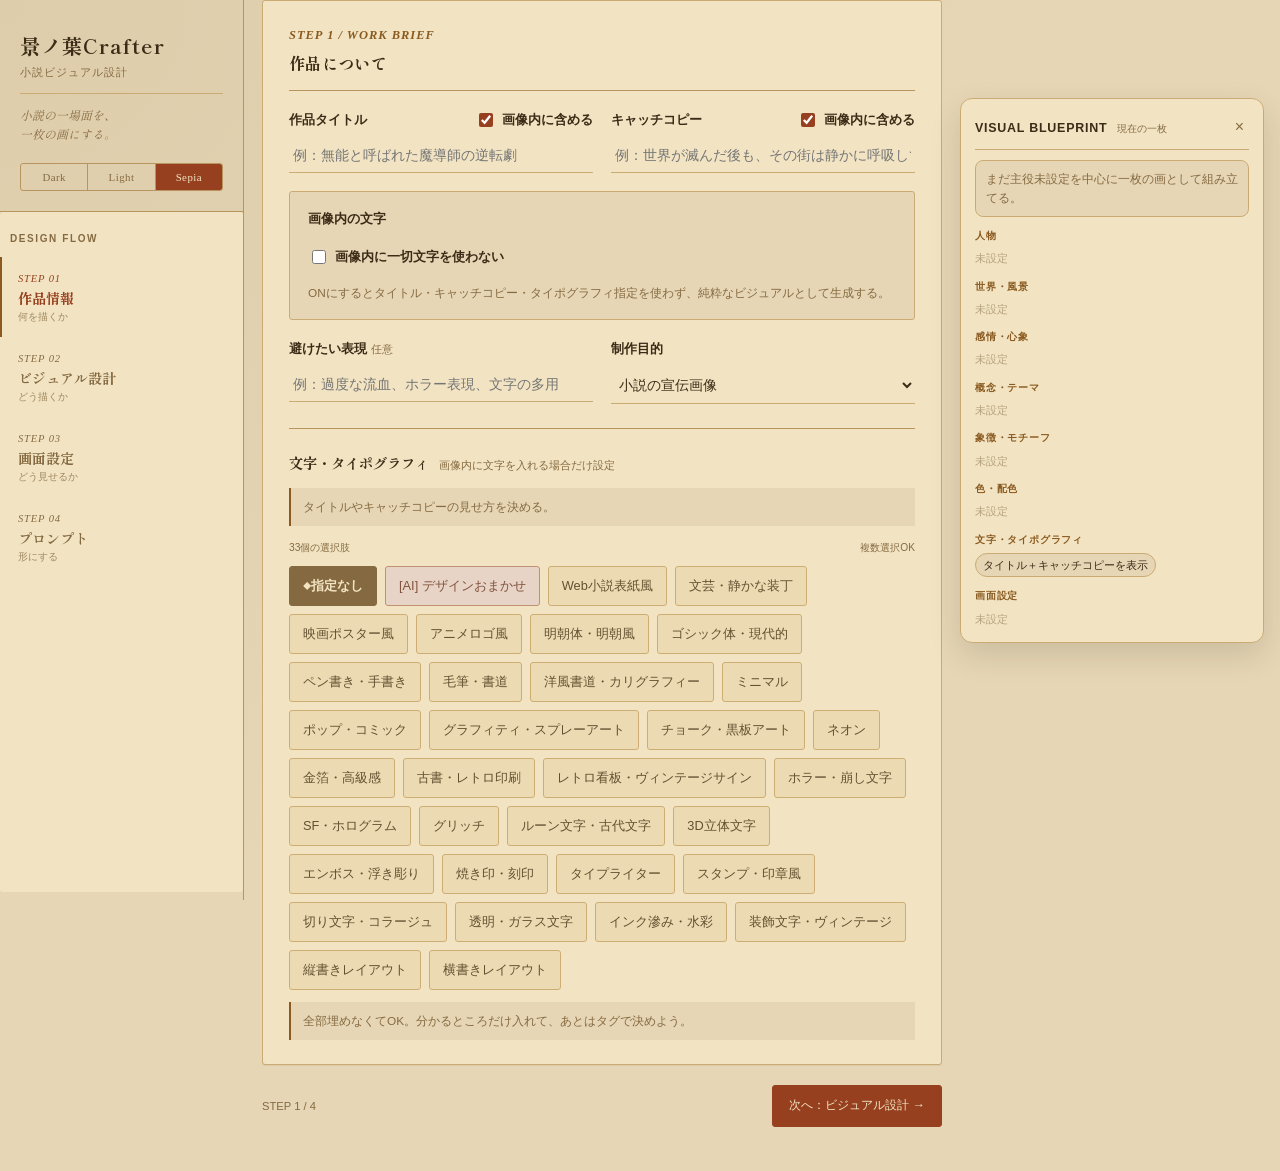
==== commit 5f417583: "keinoha" ====
--- a/keinoha/index.html
+++ b/keinoha/index.html
@@ -1,5 +1,5 @@
 <!DOCTYPE html>
-<html data-theme="sepia" lang="ja">\
+<html data-theme="sepia" lang="ja">
 <head>
   <meta charset="utf-8" />
   <meta content="width=device-width, initial-scale=1.0" name="viewport" />
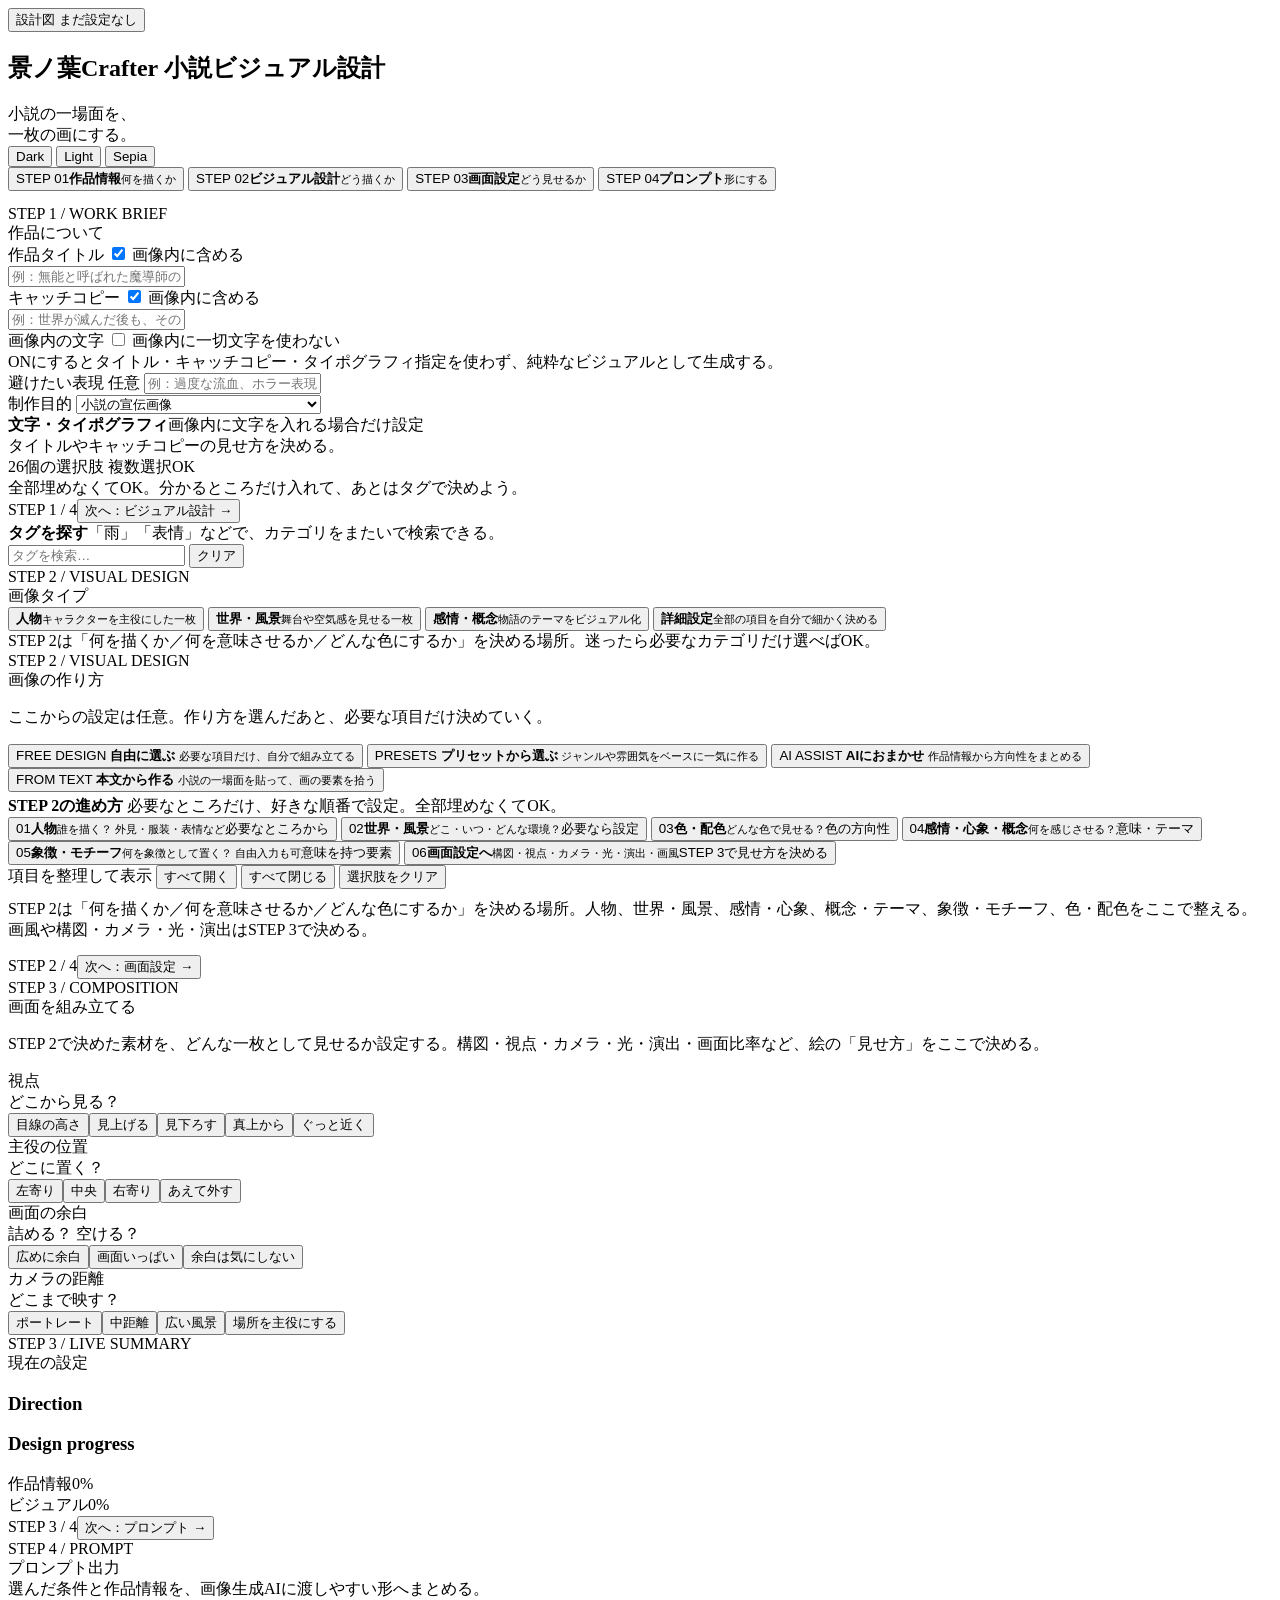
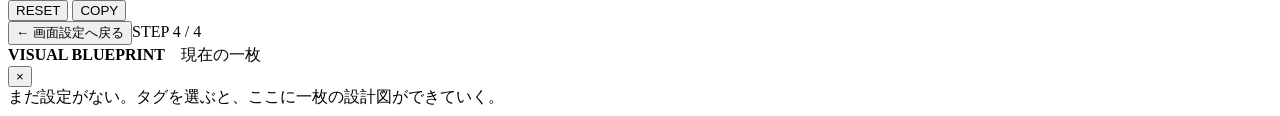
==== commit 1982a621: "品質調整" ====
--- a/keinoha/index.html
+++ b/keinoha/index.html
@@ -8,7 +8,7 @@
   <link href="https://fonts.googleapis.com" rel="preconnect" />
   <link crossorigin="" href="https://fonts.gstatic.com" rel="preconnect" />
   <link href="https://fonts.googleapis.com/css2?family=Shippori+Mincho&amp;display=swap" rel="stylesheet" />
-  <link rel="stylesheet" href="style.css" />
+  <link rel="stylesheet" href="style_v96.css" />
 </head>
 
 <body>
@@ -339,7 +339,7 @@
     </aside>
   </div>
 
-    <script src="script.js"></script>
+    <script src="script_v96.js"></script>
 </body>
 
 </html>
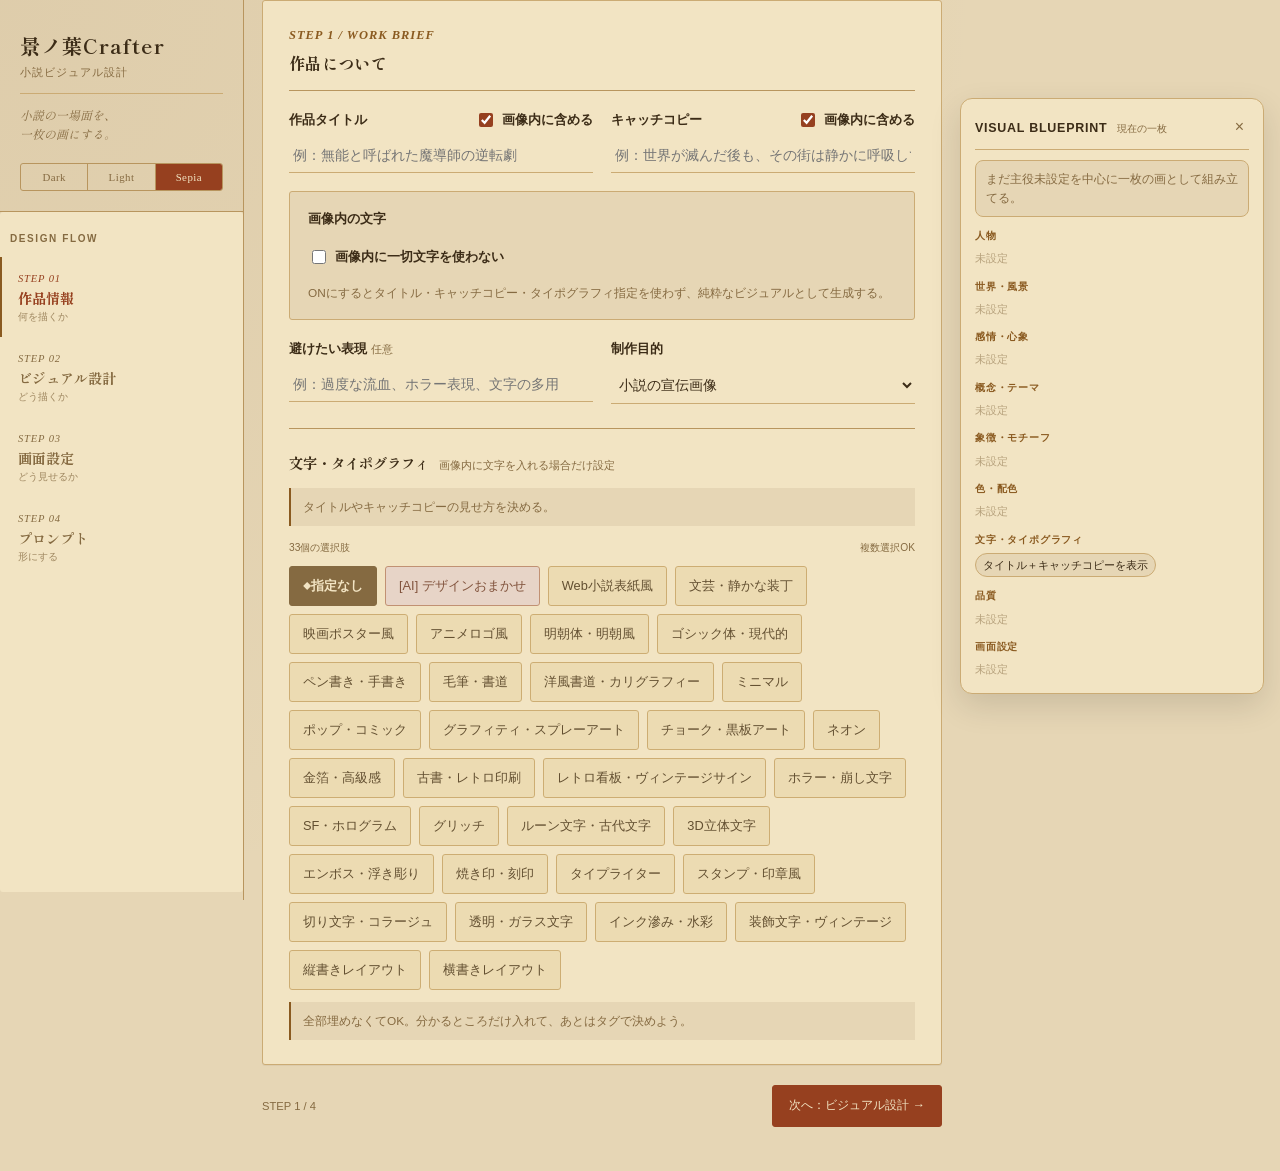
==== commit c595a9fb: "keinoha" ====
--- a/keinoha/index.html
+++ b/keinoha/index.html
@@ -8,7 +8,7 @@
   <link href="https://fonts.googleapis.com" rel="preconnect" />
   <link crossorigin="" href="https://fonts.gstatic.com" rel="preconnect" />
   <link href="https://fonts.googleapis.com/css2?family=Shippori+Mincho&amp;display=swap" rel="stylesheet" />
-  <link rel="stylesheet" href="style_v96.css" />
+  <link rel="stylesheet" href="style.css" />
 </head>
 
 <body>
@@ -339,7 +339,7 @@
     </aside>
   </div>
 
-    <script src="script_v96.js"></script>
+    <script src="script.js"></script>
 </body>
 
 </html>
--- a/keinoha/style.css
+++ b/keinoha/style.css
@@ -0,0 +1,2793 @@
+
+    /* ========================================================
+       目次:
+        1. テーマ変数（light / sepia / dark）
+        2. リセット・基本設定
+        3. ページ全体のレイアウト骨格（header / tool-tabs / step-screen）
+        4. ツールタブの詳細スタイル（901px以上）
+        5. テーマ切り替えボタン
+        6. 共通セクション（カード）の外枠
+        7. フォーム部品（入力欄・チェックボックス）
+        8. モード選択・作成方法カード
+        9. タグボタン（選択肢）共通スタイル
+       10. タグ検索パネル
+       11. カテゴリ・アコーディオン（開閉パネル）
+       12. 場面サブグループのタブ切り替え
+       13. プリセット・ジャンルカード
+       14. 構図・詳細設定（人物ペア/参考画像/場面抽出以外）
+       15. 本文からの場面抽出
+       16. 文字スタイル設定セクション
+       17. スタイルファミリー見出し
+       18. ワークフローガイド
+       19. 出力結果ボックス・コピー/リセット操作
+       20. サマリー表示・進捗バー
+       21. ビジュアル設計図パネル（サイド固定パネル）
+       ======================================================== */
+
+    /* ---- テーマ変数（light / sepia / dark） ---- */
+
+    :root,
+    [data-theme="light"] {
+      --bg: #f3ede0;
+      --bg-texture: rgba(139, 111, 71, 0.045);
+      --card-bg: #fbf7ee;
+      --card-border: #d9cba8;
+      --rule: #cbb98d;
+      --text-main: #2c2419;
+      --text-muted: #8a7a5c;
+      --primary: #7a3b2e;
+      --primary-hover: #5e2c22;
+      --primary-glow: rgba(122, 59, 46, 0.14);
+      --accent: #96682f;
+      --gold: #a8823f;
+      --danger: #8c3a2e;
+      --tag-bg: #f6efdf;
+      --tag-border: #d5c39a;
+      --tag-text: #4a3d29;
+      --tag-hover: #ecdfc0;
+      --omakase-bg: #ece1ea;
+      --omakase-border: #b48fae;
+      --omakase-text: #6b3f61;
+      --none-bg: #e8e0cd;
+      --none-border: #cdbb92;
+      --none-text: #8a7a5c;
+      --result-bg: #26201a;
+      --result-text: #ecdfc2;
+      --shadow-soft: 0 1px 0 rgba(44, 36, 25, 0.05);
+    }
+
+    [data-theme="sepia"] {
+      --bg: #e6d6b5;
+      --bg-texture: rgba(120, 84, 40, 0.07);
+      --card-bg: #f2e4c3;
+      --card-border: #cbab74;
+      --rule: #b8955e;
+      --text-main: #3c2c17;
+      --text-muted: #856a41;
+      --primary: #96401f;
+      --primary-hover: #7a3116;
+      --primary-glow: rgba(150, 64, 31, 0.16);
+      --accent: #8a5a20;
+      --gold: #a87b2e;
+      --danger: #93301d;
+      --tag-bg: #ecdab0;
+      --tag-border: #c7a466;
+      --tag-text: #4a3618;
+      --tag-hover: #e2cb95;
+      --omakase-bg: #e6d2c8;
+      --omakase-border: #b98366;
+      --omakase-text: #6e3a26;
+      --none-bg: #ddc697;
+      --none-border: #c0a06a;
+      --none-text: #856a41;
+      --result-bg: #2c2011;
+      --result-text: #edd8a3;
+      --shadow-soft: 0 1px 0 rgba(60, 44, 23, 0.06);
+    }
+
+    [data-theme="dark"] {
+      --bg: #191410;
+      --bg-texture: rgba(184, 150, 90, 0.04);
+      --card-bg: #221b14;
+      --card-border: #3c3021;
+      --rule: #4a3c28;
+      --text-main: #e9ddc4;
+      --text-muted: #a3947a;
+      --primary: #c98b5e;
+      --primary-hover: #dba277;
+      --primary-glow: rgba(201, 139, 94, 0.16);
+      --accent: #b8965a;
+      --gold: #cba967;
+      --danger: #c26a53;
+      --tag-bg: #2a2118;
+      --tag-border: #453727;
+      --tag-text: #d8caab;
+      --tag-hover: #352a1d;
+      --omakase-bg: #2a2130;
+      --omakase-border: #7a5f8f;
+      --omakase-text: #cbb3e0;
+      --none-bg: #251d15;
+      --none-border: #3d3223;
+      --none-text: #a3947a;
+      --result-bg: #100c08;
+      --result-text: #e9d6a8;
+      --shadow-soft: 0 1px 0 rgba(0, 0, 0, 0.2);
+    }
+
+    /* ---- リセット・基本設定 ---- */
+
+    * {
+      box-sizing: border-box;
+    }
+
+    html {
+      scroll-behavior: smooth;
+    }
+
+    /* ---- ページ全体のレイアウト骨格（header / tool-tabs / step-screen） ---- */
+
+    body {
+      font-family:
+        "BIZ UDPGothic",
+        "Noto Sans JP",
+        -apple-system,
+        sans-serif;
+      background:
+        radial-gradient(ellipse at top left, var(--bg-texture), transparent 55%),
+        var(--bg);
+      color: var(--text-main);
+      max-width: 1240px;
+      margin: 0 auto;
+      padding: 0;
+      line-height: 1.7;
+      transition:
+        background-color 0.3s,
+        color 0.3s;
+
+      display: flex;
+      flex-wrap: wrap;
+      align-items: flex-start;
+      min-height: 100vh;
+    }
+
+    .header {
+      display: flex;
+      flex-direction: column;
+      align-items: flex-start;
+      gap: 0;
+      margin: 0;
+      padding: 36px 26px 20px;
+      border-bottom: none;
+      border-right: 1px solid var(--rule);
+      position: sticky;
+      top: 0;
+      align-self: start;
+    }
+
+    .header>div:first-child {
+      width: 100%;
+    }
+
+    .header h1 {
+      font-family: "Shippori Mincho", serif;
+      font-size: 1.28rem;
+      font-weight: 700;
+      letter-spacing: 0.05em;
+      margin: 0;
+      color: var(--text-main);
+      line-height: 1.5;
+      writing-mode: horizontal-tb;
+    }
+
+    .header h1 span {
+      display: block;
+      margin: 4px 0 0;
+      font-family: "BIZ UDPGothic", sans-serif;
+      font-size: 0.66rem;
+      font-weight: 400;
+      color: var(--text-muted);
+      letter-spacing: 0.1em;
+    }
+
+    .header-subtitle {
+      margin-top: 12px;
+      padding-top: 12px;
+      border-top: 1px solid var(--card-border);
+      font-size: 0.74rem;
+      color: var(--text-muted);
+      font-style: italic;
+      font-family: "Cormorant Garamond", "Shippori Mincho", serif;
+      line-height: 1.6;
+    }
+
+    .tool-tabs {
+      padding: 8px 8px 24px !important;
+      overflow: visible;
+      box-shadow: none;
+      background: transparent;
+      border: none;
+      border-right: 1px solid var(--rule);
+      margin: 0;
+      position: sticky;
+      top: 0;
+    }
+
+    .step-tabs {
+      display: flex;
+      flex-direction: column;
+      background: transparent;
+    }
+
+    .step-tab {
+      appearance: none;
+      border: none;
+      border-left: 2px solid transparent;
+      background: transparent;
+      color: var(--text-muted);
+      padding: 13px 14px 13px 16px;
+      text-align: left;
+      cursor: pointer;
+      min-height: 0;
+      transition:
+        background-color 0.18s,
+        border-color 0.18s;
+      font-family: inherit;
+    }
+
+    .step-tab:hover {
+      background: var(--tag-hover);
+    }
+
+    .step-tab span {
+      display: inline;
+      font-family: "Cormorant Garamond", serif;
+      font-style: italic;
+      font-size: 0.66rem;
+      letter-spacing: 0.08em;
+      color: var(--text-muted);
+    }
+
+    .step-tab strong {
+      display: block;
+      font-family: "Shippori Mincho", serif;
+      font-size: 0.88rem;
+      font-weight: 700;
+      margin: 3px 0 2px;
+      color: var(--text-muted);
+    }
+
+    .step-tab small {
+      display: block;
+      font-size: 0.64rem;
+      color: var(--text-muted);
+      opacity: 0.75;
+    }
+
+    .step-tab.active {
+      background: var(--card-bg);
+      border-left-color: var(--accent);
+    }
+
+    .step-tab.active strong,
+    .step-tab.active span {
+      color: var(--primary);
+    }
+
+    .step-screen[hidden] {
+      display: none !important;
+    }
+
+    .step-screen {
+      animation: pageturn 0.2s ease-out;
+    }
+
+    .step-nav {
+      display: flex;
+      justify-content: space-between;
+      align-items: center;
+      gap: 10px;
+      margin: 20px 0 4px;
+    }
+
+    .step-nav button {
+      appearance: none;
+      border: 1px solid var(--card-border);
+      background: var(--card-bg);
+      color: var(--text-main);
+      border-radius: 3px;
+      padding: 9px 16px;
+      font: inherit;
+      font-size: 0.78rem;
+      cursor: pointer;
+      transition: border-color 0.18s;
+    }
+
+    .step-nav button:hover {
+      border-color: var(--accent);
+    }
+
+    .step-nav .next {
+      background: var(--primary);
+      color: var(--card-bg);
+      border-color: var(--primary);
+    }
+
+    .step-nav .next:hover {
+      background: var(--primary-hover);
+      border-color: var(--primary-hover);
+    }
+
+    .step-nav-note {
+      font-size: 0.7rem;
+      color: var(--text-muted);
+    }
+
+    @media (max-width: 900px) {
+      body {
+        flex-direction: column;
+      }
+
+      .header,
+      .tool-tabs {
+        width: 100%;
+        flex-basis: auto;
+      }
+
+      .step-screen {
+        flex-basis: 100%;
+      }
+
+      .header {
+        position: static;
+        border-right: none;
+        border-bottom: 1px solid var(--rule);
+        padding: 20px 18px 16px;
+      }
+
+      .header h1 {
+        font-size: 1.15rem;
+      }
+
+      .tool-tabs {
+        position: static;
+        border-right: none;
+        border-bottom: 1px solid var(--rule);
+        padding: 4px 0 !important;
+      }
+
+      .step-tabs {
+        flex-direction: column;
+      }
+
+      .step-tab {
+        border-left: 2px solid transparent;
+        padding: 10px 14px;
+      }
+
+      .step-tab.active {
+        border-left-color: var(--accent);
+      }
+
+      .step-screen {
+        padding: 18px 16px 40px;
+      }
+
+      body {
+        display: block;
+        width: 100%;
+        max-width: 1240px;
+      }
+
+      .header,
+      .tool-tabs,
+      .step-screen {
+        width: 100%;
+        min-width: 0;
+      }
+
+      .header {
+        position: static;
+      }
+
+      .tool-tabs {
+        position: static;
+      }
+
+      .step-screen {
+        padding-right: 16px;
+      }
+
+      .header,
+      .tool-tabs {
+        position: relative !important;
+        left: auto;
+        top: auto;
+        width: 100% !important;
+        height: auto;
+      }
+
+      .step-screen {
+        margin-left: 0 !important;
+        width: 100% !important;
+      }
+    }
+
+    @media (max-width: 1024px) {
+      .step-screen {
+        padding-right: 16px;
+      }
+    }
+
+    @media (max-width: 720px) {
+      .step-screen {
+        padding-right: 16px;
+      }
+    }
+
+    @media (min-width: 901px) {
+      :root {
+        --sidebar-width: 232px;
+      }
+
+      .header {
+        padding: 28px 22px 20px;
+      }
+
+      .header .brand,
+      .header h1 {
+        margin-bottom: 8px;
+      }
+
+      .header .subtitle,
+      .header p {
+        line-height: 1.7;
+      }
+
+      .tool-tabs {
+        padding: 18px 14px 24px;
+        align-self: stretch;
+      }
+
+      .tool-tabs::before {
+        content: "DESIGN FLOW";
+        display: block;
+        padding: 0 10px 10px;
+        color: var(--text-muted, #7d7469);
+        font-size: 10px;
+        font-weight: 700;
+        letter-spacing: 0.16em;
+      }
+
+      .tool-tabs {
+        border-top: 1px solid color-mix(in srgb, var(--text-main, #403a34) 12%, transparent);
+      }
+
+      .tool-tabs button {
+        transition:
+          background 0.18s ease,
+          border-color 0.18s ease,
+          color 0.18s ease;
+      }
+
+      body {
+        display: block !important;
+        position: relative;
+      }
+
+      .header {
+        position: fixed !important;
+        z-index: 30;
+        left: 0;
+        top: 0;
+        width: var(--sidebar-width) !important;
+        height: auto;
+        box-sizing: border-box;
+      }
+
+      .tool-tabs {
+        position: fixed !important;
+        z-index: 29;
+        left: 0;
+        top: 220px;
+        width: var(--sidebar-width) !important;
+        height: calc(100vh - 220px);
+        box-sizing: border-box;
+        overflow-y: auto;
+        overflow-x: hidden;
+      }
+
+      .step-screen,
+      .main-content,
+      main {
+        box-sizing: border-box;
+      }
+
+      .step-screen {
+        flex: none !important;
+        transform: translateX(-30px);
+      }
+    }
+
+    /* ---- ツールタブの詳細スタイル（901px以上） ---- */
+
+    @media (min-width: 901px) {
+      .tool-tab {
+        position: relative;
+        display: grid;
+        grid-template-columns: 34px minmax(0, 1fr);
+        gap: 8px;
+        align-items: center;
+        width: 100%;
+        min-height: 58px;
+        padding: 9px 10px;
+        margin: 3px 0;
+        border: 0;
+        border-left: 1px solid transparent;
+        border-radius: 0;
+        text-align: left;
+        background: transparent;
+        box-shadow: none;
+      }
+
+      .tool-tab::before {
+        content: "";
+        position: absolute;
+        left: 0;
+        top: 10px;
+        bottom: 10px;
+        width: 2px;
+        background: transparent;
+      }
+
+      .tool-tab .step-number,
+      .tool-tab .number {
+        font-size: 11px;
+        letter-spacing: 0.08em;
+        opacity: 0.58;
+        font-variant-numeric: tabular-nums;
+      }
+
+      .tool-tab .step-title,
+      .tool-tab .title {
+        font-size: 13px;
+        font-weight: 700;
+        line-height: 1.35;
+      }
+
+      .tool-tab .step-description,
+      .tool-tab .description,
+      .tool-tab small {
+        display: block;
+        margin-top: 2px;
+        font-size: 10px;
+        line-height: 1.45;
+        opacity: 0.62;
+      }
+
+      .tool-tab.active {
+        background: color-mix(in srgb, var(--accent, #8a7560) 10%, transparent);
+        border-left-color: var(--accent, #8a7560);
+      }
+
+      .tool-tab.active::before {
+        background: var(--accent, #8a7560);
+      }
+
+      .tool-tab.active .step-number,
+      .tool-tab.is-active .step-number,
+      .tool-tab.active .number {
+        opacity: 1;
+      }
+    }
+
+    /* ---- テーマ切り替えボタン ---- */
+
+    .theme-switcher {
+      display: flex;
+      gap: 0;
+      border: 1px solid var(--rule);
+      border-radius: 3px;
+      overflow: hidden;
+      margin-top: 20px;
+      width: 100%;
+    }
+
+    .theme-btn {
+      flex: 1;
+      background: transparent;
+      border: none;
+      border-right: 1px solid var(--rule);
+      color: var(--text-muted);
+      padding: 7px 6px;
+      font-size: 0.68rem;
+      font-family: "Cormorant Garamond", serif;
+      letter-spacing: 0.04em;
+      cursor: pointer;
+      transition: all 0.2s;
+    }
+
+    .theme-btn:last-child {
+      border-right: none;
+    }
+
+    .theme-btn:hover {
+      color: var(--text-main);
+      background: var(--tag-hover);
+    }
+
+    .theme-btn.active {
+      background: var(--primary);
+      color: var(--card-bg);
+    }
+
+    @media (max-width: 900px) {
+      .theme-switcher {
+        max-width: 260px;
+      }
+    }
+
+    /* ---- 共通セクション（カード）の外枠 ---- */
+
+    .section {
+      background: var(--card-bg);
+      border: 1px solid var(--card-border);
+      border-radius: 3px;
+      padding: 24px 26px;
+      margin-bottom: 18px;
+      box-shadow: var(--shadow-soft);
+      transition:
+        background-color 0.3s,
+        border-color 0.3s;
+    }
+
+    .step-label {
+      font-family: "Cormorant Garamond", serif;
+      font-style: italic;
+      font-size: 0.78rem;
+      letter-spacing: 0.08em;
+      color: var(--accent);
+      font-weight: 600;
+      margin-bottom: 4px;
+    }
+
+    .section-title {
+      font-family: "Shippori Mincho", serif;
+      font-size: 1.02rem;
+      font-weight: 700;
+      letter-spacing: 0.02em;
+      margin: 0 0 18px 0;
+      padding-bottom: 12px;
+      border-bottom: 1px solid var(--rule);
+      color: var(--text-main);
+      display: flex;
+      align-items: center;
+      gap: 10px;
+    }
+
+    .section-title .step-no {
+      display: inline-flex;
+      align-items: center;
+      justify-content: center;
+      width: 22px;
+      height: 22px;
+      border-radius: 50%;
+      border: 1px solid var(--accent);
+      background: transparent;
+      color: var(--accent);
+      font-family: "Cormorant Garamond", serif;
+      font-size: 0.74rem;
+      font-weight: 700;
+    }
+
+    .section-lead {
+      margin: -8px 0 18px;
+      color: var(--text-muted);
+      font-size: 0.8rem;
+      line-height: 1.7;
+    }
+
+    /* ---- フォーム部品（入力欄・チェックボックス） ---- */
+
+    .form-grid {
+      display: grid;
+      grid-template-columns: repeat(auto-fit, minmax(280px, 1fr));
+      gap: 18px;
+    }
+
+    .form-group {
+      display: flex;
+      flex-direction: column;
+      gap: 7px;
+    }
+
+    .form-header {
+      display: flex;
+      justify-content: space-between;
+      align-items: center;
+    }
+
+    .form-group label {
+      font-weight: 700;
+      font-size: 0.82rem;
+      color: var(--text-main);
+    }
+
+    .checkbox-label {
+      font-size: 0.74rem;
+      color: var(--text-muted);
+      display: flex;
+      align-items: center;
+      gap: 6px;
+      cursor: pointer;
+      user-select: none;
+    }
+
+    .checkbox-label input[type="checkbox"] {
+      accent-color: var(--primary);
+      cursor: pointer;
+      width: 14px;
+      height: 14px;
+    }
+
+    .form-group input[type="text"],
+    .form-group select,
+    input,
+    select,
+    textarea {
+      width: 100%;
+      padding: 9px 4px;
+      background: transparent;
+      border: none;
+      border-bottom: 1px solid var(--card-border);
+      border-radius: 0;
+      color: var(--text-main);
+      font-size: 0.88rem;
+      font-family: inherit;
+      transition:
+        border-color 0.2s,
+        box-shadow 0.2s;
+    }
+
+    .form-group select {
+      cursor: pointer;
+    }
+
+    .form-group input[type="text"]:focus,
+    .form-group select:focus,
+    input:focus,
+    select:focus,
+    textarea:focus {
+      outline: none;
+      border-bottom-color: var(--accent);
+      box-shadow: 0 1px 0 var(--accent);
+    }
+
+    textarea,
+    .tag-search-input {
+      padding: 10px 12px;
+      border: 1px solid var(--card-border);
+      border-radius: 3px;
+      box-shadow: none;
+    }
+
+    textarea:focus,
+    .tag-search-input:focus {
+      border-color: var(--accent);
+      box-shadow: 0 0 0 3px var(--primary-glow);
+    }
+
+    .optional-label {
+      color: var(--text-muted);
+      font-size: 0.7rem;
+      font-weight: 400;
+    }
+
+    .helper-note {
+      margin-top: 12px;
+      padding: 9px 12px;
+      border-left: 2px solid var(--accent);
+      background: var(--bg);
+      font-size: 0.74rem;
+      color: var(--text-muted);
+      line-height: 1.7;
+    }
+
+    .text-control-group {
+      grid-column: 1 / -1;
+      padding: 16px 18px;
+      border: 1px solid var(--card-border);
+      background: var(--bg);
+      border-radius: 3px;
+    }
+
+    .no-text-toggle {
+      margin-top: 8px;
+      font-weight: 600;
+    }
+
+    .no-text-toggle input {
+      accent-color: var(--accent);
+    }
+
+    .text-control-group .helper-note {
+      margin-top: 8px;
+      padding: 0;
+      border: 0;
+      background: transparent;
+    }
+
+    .is-disabled {
+      opacity: 0.48;
+      pointer-events: none;
+    }
+
+    @media (max-width: 900px) {
+      .form-grid {
+        grid-template-columns: 1fr;
+      }
+    }
+
+    /* ---- モード選択・作成方法カード ---- */
+
+    .mode-card-grid {
+      display: grid;
+      grid-template-columns: repeat(4, 1fr);
+      gap: 0;
+      border: 1px solid var(--card-border);
+      border-radius: 3px;
+      overflow: hidden;
+    }
+
+    .mode-card {
+      border: none;
+      border-right: 1px solid var(--card-border);
+      background: transparent;
+      color: var(--text-main);
+      padding: 14px 13px;
+      text-align: left;
+      cursor: pointer;
+      transition: background-color 0.18s;
+      min-height: 90px;
+    }
+
+    .mode-card:last-child {
+      border-right: none;
+    }
+
+    .mode-card:hover {
+      background: var(--tag-hover);
+    }
+
+    .mode-card.active {
+      background: color-mix(in srgb, var(--accent) 10%, var(--card-bg));
+      box-shadow: inset 0 -3px 0 var(--accent);
+    }
+
+    .mode-card strong {
+      display: block;
+      font-family: "Shippori Mincho", serif;
+      font-size: 0.92rem;
+      margin-bottom: 5px;
+    }
+
+    .mode-card small {
+      display: block;
+      opacity: 0.72;
+      line-height: 1.5;
+      font-size: 0.7rem;
+    }
+
+    .design-method-grid {
+      display: grid;
+      grid-template-columns: repeat(2, 1fr);
+      gap: 0;
+      border: 1px solid var(--card-border);
+      border-radius: 3px;
+      overflow: hidden;
+      margin-top: 16px;
+    }
+
+    .design-method {
+      appearance: none;
+      border: none;
+      border-right: 1px solid var(--card-border);
+      background: transparent;
+      color: var(--text-main);
+      text-align: left;
+      padding: 18px 16px;
+      cursor: pointer;
+      min-height: 116px;
+      transition: background-color 0.18s;
+    }
+
+    .design-method:last-child {
+      border-right: none;
+    }
+
+    .design-method:hover {
+      background: var(--tag-hover);
+    }
+
+    .design-method.active {
+      background: color-mix(in srgb, var(--accent) 8%, var(--card-bg));
+      box-shadow: inset 0 -3px 0 var(--accent);
+    }
+
+    .method-kicker {
+      display: block;
+      font-family: "Cormorant Garamond", serif;
+      font-style: italic;
+      font-size: 0.72rem;
+      letter-spacing: 0.08em;
+      color: var(--accent);
+      margin-bottom: 8px;
+    }
+
+    .design-method strong {
+      display: block;
+      font-family: "Shippori Mincho", serif;
+      font-size: 1rem;
+      margin-bottom: 6px;
+    }
+
+    .design-method small {
+      display: block;
+      color: var(--text-muted);
+      line-height: 1.6;
+      font-size: 0.74rem;
+    }
+
+    @media (max-width: 900px) {
+
+      .mode-card-grid,
+      .design-method-grid {
+        grid-template-columns: 1fr;
+      }
+
+      .mode-card,
+      .design-method {
+        border-right: none;
+        border-bottom: 1px solid var(--card-border);
+      }
+
+      .mode-card:last-child,
+      .design-method:last-child {
+        border-bottom: none;
+      }
+    }
+
+    /* ---- タグボタン（選択肢）共通スタイル ---- */
+
+    .tag-container {
+      display: flex;
+      flex-wrap: wrap;
+      gap: 8px;
+    }
+
+    .tag-btn {
+      background: var(--tag-bg);
+      border: 1px solid var(--tag-border);
+      color: var(--tag-text);
+      border-radius: 3px;
+      padding: 7px 13px;
+      min-height: 40px;
+      box-sizing: border-box;
+      display: inline-flex;
+      align-items: center;
+      justify-content: center;
+      font-size: 0.8rem;
+      cursor: pointer;
+      transition:
+        border-color 0.15s,
+        background-color 0.15s;
+      user-select: none;
+    }
+
+    .tag-btn:hover {
+      border-color: var(--accent);
+      background: var(--tag-hover);
+    }
+
+    .tag-btn.active,
+    .tag-btn.selected {
+      background: var(--primary);
+      color: var(--card-bg);
+      border-color: var(--primary);
+      font-weight: 600;
+    }
+
+    .tag-btn.active::before {
+      content: "◆ ";
+      font-size: 0.65em;
+      vertical-align: middle;
+    }
+
+    .tag-btn:not(.active):not(.selected) {
+      opacity: 0.85;
+    }
+
+    .tag-btn:not(.active):not(.selected):hover {
+      opacity: 1;
+    }
+
+    .tag-btn.omakase {
+      background: var(--omakase-bg);
+      border-color: var(--omakase-border);
+      color: var(--omakase-text);
+    }
+
+    .tag-btn.omakase.active {
+      background: var(--omakase-border);
+      color: var(--card-bg);
+    }
+
+    .tag-btn.none-option,
+    .tag-btn.none-tag {
+      background: var(--none-bg);
+      border-color: var(--none-border);
+      color: var(--none-text);
+    }
+
+    .tag-btn.none-option.active {
+      background: var(--text-muted);
+      border-color: var(--text-muted);
+      color: var(--card-bg);
+    }
+
+    .tag-container:has(.tag-description) {
+      display: grid;
+      grid-template-columns: repeat(auto-fit, minmax(250px, 1fr));
+      gap: 8px;
+    }
+
+    .free-input-wrap {
+      flex-basis: 100%;
+      display: flex;
+      align-items: center;
+      gap: 8px;
+      margin-bottom: 14px;
+      padding-bottom: 14px;
+      border-bottom: 1px dashed var(--tag-border);
+    }
+
+    .free-input-wrap::before {
+      content: "自由入力";
+      flex: none;
+      font-size: 0.72rem;
+      font-weight: 600;
+      color: var(--text-muted);
+      white-space: nowrap;
+    }
+
+    .free-motif-input {
+      flex: 1;
+      min-width: 0;
+      background: var(--card-bg);
+      border: 1px solid var(--tag-border);
+      border-radius: 3px;
+      padding: 7px 10px;
+      min-height: 40px;
+      box-sizing: border-box;
+      font-size: 0.8rem;
+      color: var(--tag-text);
+      font-family: inherit;
+    }
+
+    .free-motif-input:focus {
+      outline: none;
+      border-color: var(--accent);
+    }
+
+    .free-motif-input::placeholder {
+      color: var(--text-muted);
+    }
+
+    .tag-btn:has(.tag-description) {
+      display: flex;
+      flex-direction: column;
+      align-items: flex-start;
+      gap: 4px;
+      text-align: left;
+      min-height: 72px;
+      padding: 9px 12px;
+    }
+
+    .tag-label {
+      display: block;
+      line-height: 1.35;
+      font-weight: 600;
+    }
+
+    .tag-description {
+      display: block;
+      font-size: 0.68rem;
+      line-height: 1.55;
+      color: var(--text-muted);
+      font-weight: 400;
+    }
+
+    .tag-btn.active .tag-description {
+      color: color-mix(in srgb, var(--card-bg) 78%, transparent);
+    }
+
+    @media (max-width: 720px) {
+      .tag-container:has(.tag-description) {
+        grid-template-columns: 1fr;
+      }
+
+      .tag-btn:has(.tag-description) {
+        min-height: 0;
+      }
+    }
+
+    /* ---- タグ検索パネル ---- */
+
+    .tag-search-panel {
+      margin-top: 14px;
+      padding: 15px;
+      border: 1px solid var(--card-border);
+      background: var(--bg);
+      border-radius: 3px;
+    }
+
+    .tag-search-head {
+      display: flex;
+      align-items: baseline;
+      justify-content: space-between;
+      gap: 10px;
+      margin-bottom: 9px;
+    }
+
+    .tag-search-head strong {
+      font-family: "Shippori Mincho", serif;
+      font-size: 0.82rem;
+      letter-spacing: 0.02em;
+    }
+
+    .tag-search-head span {
+      font-size: 0.66rem;
+      color: var(--text-muted);
+    }
+
+    .tag-search-row {
+      display: flex;
+      gap: 8px;
+      align-items: center;
+    }
+
+    .tag-search-input {
+      width: 100%;
+      min-height: 42px;
+      border: 1px solid var(--card-border);
+      background: var(--card-bg);
+      color: var(--text-main);
+      border-radius: 3px;
+      padding: 9px 12px;
+      font-size: 0.8rem;
+      outline: none;
+    }
+
+    .tag-search-input:focus {
+      border-color: var(--accent);
+      box-shadow: 0 0 0 2px var(--primary-glow);
+    }
+
+    .tag-search-clear {
+      appearance: none;
+      border: 1px solid var(--card-border);
+      background: transparent;
+      color: var(--text-muted);
+      border-radius: 3px;
+      padding: 7px 12px;
+      font-size: 0.68rem;
+      cursor: pointer;
+      white-space: nowrap;
+    }
+
+    .tag-search-clear:hover {
+      color: var(--text-main);
+      border-color: var(--accent);
+    }
+
+    .tag-search-results {
+      display: flex;
+      flex-direction: column;
+      gap: 7px;
+      margin-top: 10px;
+    }
+
+    .tag-search-result {
+      display: flex;
+      align-items: center;
+      justify-content: space-between;
+      gap: 10px;
+      width: 100%;
+      padding: 9px 12px;
+      border: 1px solid var(--card-border);
+      background: var(--card-bg);
+      color: var(--text-main);
+      border-radius: 3px;
+      text-align: left;
+      cursor: pointer;
+    }
+
+    .tag-search-result:hover {
+      border-color: var(--accent);
+      background: var(--tag-hover);
+    }
+
+    .tag-search-result-main {
+      min-width: 0;
+    }
+
+    .tag-search-result-label {
+      display: block;
+      font-size: 0.78rem;
+      font-weight: 600;
+      line-height: 1.4;
+    }
+
+    .tag-search-result-meta {
+      display: block;
+      margin-top: 2px;
+      font-size: 0.62rem;
+      color: var(--text-muted);
+      line-height: 1.3;
+    }
+
+    .tag-search-result-check {
+      flex: 0 0 auto;
+      font-size: 0.68rem;
+      color: var(--accent);
+      font-weight: 700;
+    }
+
+    .tag-search-empty {
+      padding: 9px 2px;
+      font-size: 0.72rem;
+      color: var(--text-muted);
+    }
+
+    .tag-search-count {
+      font-size: 0.64rem;
+      color: var(--text-muted);
+    }
+
+    /* ---- カテゴリ・アコーディオン（開閉パネル） ---- */
+
+    .category-group-heading {
+      margin: 30px 2px 12px;
+      padding-bottom: 8px;
+      border-bottom: 1px solid var(--rule);
+      display: flex;
+      align-items: baseline;
+      gap: 10px;
+    }
+
+    .category-group-heading:first-child {
+      margin-top: 4px;
+    }
+
+    .category-group-heading strong {
+      font-family: "Shippori Mincho", serif;
+      font-size: 0.84rem;
+      letter-spacing: 0.04em;
+    }
+
+    .category-group-heading span {
+      font-size: 0.66rem;
+      color: var(--text-muted);
+    }
+
+    .category-section-head {
+      display: flex;
+      align-items: center;
+      justify-content: space-between;
+      gap: 12px;
+      cursor: pointer;
+      user-select: none;
+    }
+
+    .category-section-head .section-title {
+      margin: 0;
+      flex: 1;
+      border-bottom: none;
+      padding-bottom: 0;
+    }
+
+    .category-collapse-btn,
+    .category-clear-btn,
+    .category-toggle {
+      border: 1px solid var(--card-border);
+      background: transparent;
+      color: var(--text-muted);
+      border-radius: 3px;
+      padding: 5px 10px;
+      font-size: 0.68rem;
+      line-height: 1;
+      white-space: nowrap;
+      cursor: pointer;
+    }
+
+    .category-collapse-btn:hover,
+    .category-clear-btn:hover,
+    .category-toggle:hover {
+      color: var(--text-main);
+      border-color: var(--accent);
+    }
+
+    .category-content {
+      margin-top: 16px;
+    }
+
+    .category-global-tools {
+      display: flex;
+      align-items: center;
+      justify-content: flex-end;
+      gap: 6px;
+      margin: 0 0 10px;
+      padding: 0 2px;
+      font-size: 0.68rem;
+      color: var(--text-muted);
+    }
+
+    .category-global-tools span {
+      margin-right: auto;
+    }
+
+    .category-global-tools button {
+      appearance: none;
+      border: 1px solid var(--card-border);
+      background: transparent;
+      color: var(--text-muted);
+      border-radius: 3px;
+      padding: 5px 10px;
+      font-size: 0.68rem;
+      cursor: pointer;
+    }
+
+    .category-global-tools button:hover {
+      color: var(--text-main);
+      border-color: var(--accent);
+    }
+
+    .category-hint {
+      font-size: 0.64rem;
+      color: var(--text-muted);
+    }
+
+    .category-count {
+      font-size: 0.64rem;
+      color: var(--text-muted);
+    }
+
+    .category-tools {
+      display: flex;
+      align-items: center;
+      justify-content: space-between;
+      gap: 12px;
+      margin-bottom: 10px;
+    }
+
+    .category-subgroup {
+      margin: 12px 0 16px;
+      border: 1px solid var(--card-border);
+      background: var(--card-bg);
+      overflow: hidden;
+    }
+
+    .category-subgroup-head {
+      display: flex;
+      align-items: center;
+      justify-content: space-between;
+      gap: 12px;
+      padding: 13px 15px;
+      cursor: pointer;
+      background: var(--bg);
+      border-bottom: 1px solid var(--card-border);
+    }
+
+    .category-subgroup-title {
+      display: flex;
+      align-items: baseline;
+      gap: 9px;
+      min-width: 0;
+    }
+
+    .category-subgroup-title strong {
+      font-family: "Shippori Mincho", serif;
+      font-size: 0.84rem;
+      letter-spacing: 0.02em;
+    }
+
+    .category-subgroup-title span {
+      font-size: 0.68rem;
+      color: var(--text-muted);
+      overflow: hidden;
+      text-overflow: ellipsis;
+      white-space: nowrap;
+    }
+
+    .category-subgroup-btn {
+      flex: 0 0 auto;
+      border: 1px solid var(--card-border);
+      background: transparent;
+      color: var(--text-muted);
+      border-radius: 3px;
+      padding: 5px 10px;
+      font-size: 0.64rem;
+      cursor: pointer;
+    }
+
+    .category-subgroup-btn:hover {
+      border-color: var(--accent);
+      color: var(--text-main);
+    }
+
+    .category-subgroup-content {
+      padding: 0 20px 16px;
+    }
+
+    .category-subgroup.is-collapsed .category-subgroup-content {
+      display: none;
+    }
+
+    .category-subgroup .section.is-collapsed .category-content,
+    .section.is-collapsed .category-content {
+      display: none;
+    }
+
+    .category-subgroup .section {
+      margin: 12px 0;
+      border: none;
+      box-shadow: none;
+      padding: 12px 20px 16px;
+    }
+
+    .category-selection-preview,
+    .category-selection-summary {
+      font-size: 0.7rem;
+      color: var(--text-muted);
+    }
+
+    .category-selection-preview {
+      flex: 0 1 auto;
+      max-width: 42%;
+      overflow: hidden;
+      text-overflow: ellipsis;
+      white-space: nowrap;
+      color: var(--text-muted);
+      font-size: 0.68rem;
+      opacity: 0.85;
+    }
+
+    .category-clear-btn {
+      color: var(--accent) !important;
+      border-color: var(--accent) !important;
+    }
+
+    @media (max-width: 560px) {
+      .category-selection-preview {
+        max-width: 34%;
+      }
+    }
+
+    /* ---- 場面サブグループのタブ切り替え ---- */
+
+    .scene-subgroup-tabs-guide {
+      font-size: 0.72rem;
+      color: var(--text-muted);
+      margin-bottom: 8px;
+    }
+
+    .scene-subgroup-tabs-summary {
+      font-size: 0.74rem;
+      color: var(--accent);
+      margin-bottom: 10px;
+      line-height: 1.6;
+    }
+
+    .scene-subgroup-tabs {
+      display: flex;
+      flex-wrap: wrap;
+      gap: 6px;
+      margin-bottom: 14px;
+    }
+
+    .scene-subgroup-tab {
+      appearance: none;
+      display: inline-flex;
+      align-items: center;
+      gap: 6px;
+      border: 1px solid var(--card-border);
+      background: var(--bg);
+      color: var(--text-muted);
+      border-radius: 3px;
+      padding: 7px 13px;
+      font-size: 0.74rem;
+      cursor: pointer;
+    }
+
+    .scene-subgroup-tab:hover {
+      border-color: var(--accent);
+    }
+
+    .scene-subgroup-tab.active {
+      background: var(--primary);
+      border-color: var(--primary);
+      color: var(--card-bg);
+    }
+
+    .scene-subgroup-tab.has-selection:not(.active) {
+      border-color: var(--accent);
+      color: var(--text-main);
+    }
+
+    .scene-subgroup-tab-badge {
+      display: inline-flex;
+      align-items: center;
+      justify-content: center;
+      min-width: 16px;
+      height: 16px;
+      padding: 0 4px;
+      border-radius: 8px;
+      background: var(--accent);
+      color: var(--card-bg);
+      font-size: 0.64rem;
+      line-height: 1;
+    }
+
+    .scene-subgroup-tab.active .scene-subgroup-tab-badge {
+      background: var(--card-bg);
+      color: var(--primary);
+    }
+
+    /* ---- プリセット・ジャンルカード ---- */
+
+    .preset-section {
+      border: 1px solid var(--card-border);
+      background: var(--card-bg);
+    }
+
+    .preset-grid,
+    .genre-grid {
+      display: grid;
+      grid-template-columns: repeat(4, minmax(0, 1fr));
+      gap: 0;
+      margin-top: 18px;
+      border: 1px solid var(--card-border);
+      border-left: none;
+    }
+
+    .preset-card,
+    .genre-card {
+      appearance: none;
+      border: none;
+      border-left: 1px solid var(--card-border);
+      background: var(--bg);
+      color: var(--text-main);
+      padding: 16px 15px;
+      text-align: left;
+      cursor: pointer;
+      transition: background-color 0.18s;
+      min-height: 106px;
+    }
+
+    .preset-card:hover,
+    .genre-card:hover {
+      background: var(--tag-hover);
+    }
+
+    .preset-card.active,
+    .genre-card.active {
+      background: color-mix(in srgb, var(--accent) 9%, var(--bg));
+      box-shadow: inset 0 3px 0 var(--accent);
+    }
+
+    .preset-name,
+    .genre-name {
+      display: block;
+      font-family: "Shippori Mincho", serif;
+      font-weight: 700;
+      font-size: 0.88rem;
+      margin-bottom: 7px;
+    }
+
+    .preset-desc,
+    .genre-desc {
+      display: block;
+      font-size: 0.7rem;
+      line-height: 1.6;
+      color: var(--text-muted);
+    }
+
+    .preset-status,
+    .genre-status {
+      margin-top: 12px;
+      font-size: 0.7rem;
+      color: var(--text-muted);
+    }
+
+    .preset-subsection {
+      margin-top: 24px;
+    }
+
+    .subsection-title {
+      display: flex;
+      align-items: baseline;
+      gap: 10px;
+      margin-bottom: 14px;
+      padding-bottom: 8px;
+      border-bottom: 1px solid var(--rule);
+    }
+
+    .subsection-title strong {
+      font-family: "Shippori Mincho", serif;
+      font-size: 0.9rem;
+    }
+
+    .subsection-title span {
+      font-size: 0.68rem;
+      color: var(--text-muted);
+    }
+
+    .genre-preset-section {
+      margin-top: 16px;
+    }
+
+    @media (max-width: 900px) {
+
+      .preset-grid,
+      .genre-grid {
+        grid-template-columns: repeat(2, minmax(0, 1fr));
+        border-left: 1px solid var(--card-border);
+      }
+
+      .preset-card,
+      .genre-card {
+        border-left: none;
+        border-top: 1px solid var(--card-border);
+      }
+    }
+
+    @media (max-width: 480px) {
+
+      .preset-grid,
+      .genre-grid {
+        grid-template-columns: 1fr;
+      }
+    }
+
+    /* ---- 構図・詳細設定（人物ペア/参考画像/場面抽出以外） ---- */
+
+    .composition-section {
+      padding-bottom: 22px;
+    }
+
+    .composition-grid {
+      display: grid;
+      grid-template-columns: 1fr 1fr;
+      gap: 20px 28px;
+    }
+
+    .composition-wide {
+      grid-column: 1/-1;
+    }
+
+    .composition-group label {
+      display: block;
+      font-size: 0.8rem;
+      font-weight: 700;
+      margin-bottom: 10px;
+    }
+
+    .choice-row {
+      display: flex;
+      flex-wrap: wrap;
+      gap: 7px;
+    }
+
+    .choice-row button {
+      appearance: none;
+      border: 1px solid var(--card-border);
+      background: var(--bg);
+      color: var(--text-main);
+      border-radius: 3px;
+      padding: 9px 13px;
+      font: inherit;
+      font-size: 0.76rem;
+      cursor: pointer;
+      transition: border-color 0.16s;
+    }
+
+    .choice-row button:hover {
+      border-color: var(--accent);
+    }
+
+    .choice-row button.active {
+      background: var(--primary);
+      border-color: var(--primary);
+      color: var(--card-bg);
+    }
+
+    .composition-control-card {
+      border: 1px solid var(--card-border);
+      background: var(--bg);
+      padding: 13px;
+      border-radius: 3px;
+    }
+
+    .composition-control-note {
+      font-size: 0.7rem;
+      color: var(--text-muted);
+      margin-top: 8px;
+    }
+
+    .composition-detail-inline {
+      margin-top: 10px;
+    }
+
+    .detail-config {
+      border: 1px solid var(--card-border);
+      background: var(--bg);
+      padding: 16px;
+      border-radius: 3px;
+      margin-top: 12px;
+    }
+
+    .detail-config-title {
+      font-family: "Shippori Mincho", serif;
+      font-size: 0.84rem;
+      font-weight: 700;
+      margin-bottom: 12px;
+    }
+
+    .detail-grid {
+      display: grid;
+      grid-template-columns: repeat(auto-fit, minmax(200px, 1fr));
+      gap: 14px;
+    }
+
+    .detail-field {
+      display: flex;
+      flex-direction: column;
+      gap: 6px;
+    }
+
+    .detail-field label {
+      font-size: 0.74rem;
+      font-weight: 600;
+      color: var(--text-muted);
+    }
+
+    .detail-note {
+      font-size: 0.7rem;
+      color: var(--text-muted);
+      margin-top: 8px;
+    }
+
+    .pair-config {
+      display: flex;
+      flex-direction: column;
+      gap: 16px;
+    }
+
+    .pair-people-grid {
+      display: grid;
+      grid-template-columns: repeat(auto-fit, minmax(280px, 1fr));
+      gap: 16px;
+    }
+
+    .pair-person-panel {
+      border: 1px solid var(--card-border);
+      background: var(--bg);
+      padding: 15px;
+      border-radius: 3px;
+    }
+
+    .pair-person-title {
+      font-family: "Shippori Mincho", serif;
+      font-weight: 700;
+      font-size: 0.86rem;
+      margin-bottom: 12px;
+      padding-bottom: 8px;
+      border-bottom: 1px solid var(--rule);
+    }
+
+    .pair-relation-field,
+    .pair-source-field {
+      margin-top: 12px;
+    }
+
+    .pair-detail-subconfig {
+      margin-top: 12px;
+      padding-top: 12px;
+      border-top: 1px dashed var(--card-border);
+    }
+
+    .reference-config {
+      display: flex;
+      flex-direction: column;
+      gap: 14px;
+    }
+
+    .reference-copy-note {
+      font-size: 0.72rem;
+      color: var(--text-muted);
+    }
+
+    .selection-key {
+      display: inline-flex;
+      align-items: center;
+      gap: 4px;
+    }
+
+    .selection-key-mark {
+      display: inline-flex;
+      align-items: center;
+      justify-content: center;
+      width: 15px;
+      height: 15px;
+      border-radius: 50%;
+      background: var(--accent);
+      color: var(--card-bg);
+      font-size: 0.62rem;
+      font-weight: 700;
+    }
+
+    .composition-detail-section {
+      padding-top: 16px;
+    }
+
+    .composition-detail-section #composition-detail-categories {
+      margin-top: 0;
+    }
+
+    .composition-detail-section .category-group-heading {
+      margin-top: 18px !important;
+    }
+
+    .composition-detail-section .section {
+      margin-bottom: 10px;
+    }
+
+    .composition-detail-section .category-content {
+      padding-top: 2px;
+    }
+
+    .composition-detail-section .tag-container {
+      display: flex;
+      flex-wrap: wrap;
+      gap: 7px;
+    }
+
+    .composition-detail-section .category-tools {
+      margin-bottom: 8px;
+    }
+
+    @media (max-width: 900px) {
+      .composition-grid {
+        grid-template-columns: 1fr;
+      }
+
+      .composition-wide {
+        grid-column: auto;
+      }
+    }
+
+    @media (max-width: 720px) {
+      .composition-detail-section .category-section-head {
+        gap: 7px;
+      }
+
+      .composition-detail-section .category-selection-preview {
+        max-width: 38%;
+      }
+    }
+
+    /* ---- 本文からの場面抽出 ---- */
+
+    .scene-source {
+      margin-top: 16px;
+      border-top: 1px solid var(--rule);
+      padding-top: 20px;
+    }
+
+    .scene-source[hidden] {
+      display: none !important;
+    }
+
+    .scene-source textarea {
+      width: 100%;
+      min-height: 180px;
+      resize: vertical;
+      border: 1px solid var(--card-border);
+      background: var(--bg);
+      color: var(--text-main);
+      border-radius: 3px;
+      padding: 13px;
+      font: inherit;
+      line-height: 1.85;
+      box-sizing: border-box;
+    }
+
+    .scene-source-actions {
+      display: flex;
+      align-items: center;
+      gap: 10px;
+      margin-top: 10px;
+      flex-wrap: wrap;
+    }
+
+    .scene-analyze {
+      appearance: none;
+      border: 1px solid var(--primary);
+      background: var(--primary);
+      color: var(--card-bg);
+      border-radius: 3px;
+      padding: 9px 15px;
+      font: inherit;
+      font-size: 0.76rem;
+      cursor: pointer;
+      transition: opacity 0.18s;
+    }
+
+    .scene-analyze:hover {
+      opacity: 0.87;
+    }
+
+    .scene-extracted {
+      margin-top: 14px;
+    }
+
+    .scene-extracted[hidden] {
+      display: none !important;
+    }
+
+    .scene-chip {
+      display: inline-flex;
+      align-items: center;
+      border: 1px solid var(--card-border);
+      background: var(--card-bg);
+      color: var(--text-main);
+      padding: 5px 10px;
+      border-radius: 3px;
+      font-size: 0.7rem;
+      margin: 3px;
+    }
+
+    .scene-source-note {
+      font-size: 0.7rem;
+      color: var(--text-muted);
+      line-height: 1.75;
+    }
+
+    .scene-extracted-title {
+      font-family: "Shippori Mincho", serif;
+      font-size: 0.78rem;
+      font-weight: 700;
+      margin-bottom: 7px;
+    }
+
+    /* ---- 文字スタイル設定セクション ---- */
+
+    .work-text-style-section {
+      margin-top: 24px;
+      padding-top: 22px;
+      border-top: 1px solid var(--rule);
+    }
+
+    .work-text-style-section .subsection-title {
+      margin-bottom: 9px;
+      border-bottom: none;
+      padding-bottom: 0;
+    }
+
+    .work-text-note {
+      margin-bottom: 13px;
+    }
+
+    .work-text-tools {
+      margin: 0 0 10px;
+    }
+
+    .work-text-style-section.is-disabled {
+      opacity: 0.55;
+    }
+
+    .work-text-style-section.is-disabled .tag-btn {
+      pointer-events: none;
+    }
+
+    /* ---- スタイルファミリー見出し ---- */
+
+    .style-family-heading {
+      grid-column: 1 / -1;
+      flex-basis: 100%;
+      margin: 14px 0 7px;
+      padding: 6px 10px;
+      border-left: 2px solid var(--accent, #8a7560);
+      background: rgba(138, 117, 96, 0.06);
+      color: var(--text, #333);
+      font-size: 12px;
+      font-weight: 700;
+      letter-spacing: 0.04em;
+    }
+
+    .style-family-heading:first-child {
+      margin-top: 4px;
+    }
+
+    .style-source-note {
+      margin: 6px 0 10px;
+      padding: 8px 10px;
+      border-left: 2px solid var(--accent, #8a7560);
+      color: var(--text-muted, #7d7469);
+      font-size: 10px;
+      line-height: 1.6;
+    }
+
+    /* ---- ワークフローガイド ---- */
+
+    .workflow-guide {
+      border: 1px solid var(--card-border);
+      background: var(--bg);
+      padding: 16px;
+      border-radius: 3px;
+      margin-top: 14px;
+    }
+
+    .workflow-guide-head {
+      display: flex;
+      align-items: center;
+      justify-content: space-between;
+      margin-bottom: 10px;
+    }
+
+    .workflow-guide-grid {
+      display: grid;
+      gap: 8px;
+    }
+
+    .guide-no {
+      color: var(--accent);
+      font-weight: 700;
+      margin-right: 6px;
+    }
+
+    .guide-status {
+      color: var(--text-muted);
+      font-size: 0.72rem;
+    }
+
+    .workflow-guide-btn,
+    .workflow-guide-next {
+      appearance: none;
+      border: 1px solid var(--card-border);
+      background: var(--card-bg);
+      color: var(--text-main);
+      border-radius: 3px;
+      padding: 7px 13px;
+      font-size: 0.74rem;
+      cursor: pointer;
+    }
+
+    .workflow-guide-btn:hover,
+    .workflow-guide-next:hover {
+      border-color: var(--accent);
+    }
+
+    .workflow-guide-next {
+      cursor: pointer;
+    }
+
+    /* ---- 出力結果ボックス・コピー/リセット操作 ---- */
+
+    .result-description {
+      margin: -8px 0 14px;
+      color: var(--text-muted);
+      font-size: 0.78rem;
+    }
+
+    .workflow-note {
+      margin-top: 10px;
+      font-size: 0.74rem;
+      color: var(--text-muted);
+    }
+
+    .result-section {
+      background: var(--card-bg);
+      border: 1px solid var(--rule);
+      position: relative;
+      padding: 30px 32px 32px;
+    }
+
+    .result-section::before {
+      content: "";
+      position: absolute;
+      top: 10px;
+      left: 10px;
+      right: 10px;
+      bottom: 10px;
+      border: 1px solid var(--card-border);
+      pointer-events: none;
+    }
+
+    .result-section-title {
+      font-size: 1.15rem;
+      border-bottom: none;
+      margin-bottom: 6px;
+      padding-bottom: 0;
+    }
+
+    .result-section-title::after {
+      content: "";
+      display: block;
+      width: 46px;
+      height: 2px;
+      background: var(--gold);
+      margin-top: 10px;
+    }
+
+    .result-box {
+      background:
+        linear-gradient(var(--result-bg), var(--result-bg)) padding-box,
+        var(--result-bg);
+      color: var(--result-text);
+      padding: 30px 30px 26px;
+      padding-top: 56px;
+      border-radius: 2px;
+      font-family: "JetBrains Mono", "Cormorant Garamond", Consolas, monospace;
+      font-size: 0.92rem;
+      line-height: 1.9;
+      word-break: break-word;
+      white-space: pre-wrap;
+      position: relative;
+      min-height: 140px;
+      border: 1px solid var(--rule);
+      box-shadow:
+        0 14px 34px rgba(0, 0, 0, 0.22),
+        inset 0 0 60px rgba(0, 0, 0, 0.18);
+    }
+
+    .result-box::before {
+      content: "";
+      position: absolute;
+      top: 20px;
+      left: 20px;
+      right: 20px;
+      height: 1px;
+      background: linear-gradient(to right,
+          transparent,
+          color-mix(in srgb, var(--gold) 45%, transparent),
+          transparent);
+    }
+
+    .result-box::after {
+      content: "PROMPT";
+      position: absolute;
+      top: 18px;
+      left: 30px;
+      font-family: "Cormorant Garamond", serif;
+      font-style: italic;
+      font-size: 0.68rem;
+      letter-spacing: 0.18em;
+      color: color-mix(in srgb, var(--result-text) 55%, transparent);
+    }
+
+    .action-btns {
+      position: absolute;
+      top: 12px;
+      right: 12px;
+      display: flex;
+      gap: 8px;
+      z-index: 2;
+    }
+
+    .btn-action {
+      border: 1px solid transparent;
+      padding: 6px 15px;
+      border-radius: 3px;
+      cursor: pointer;
+      font-weight: 700;
+      font-size: 0.72rem;
+      letter-spacing: 0.03em;
+      transition: opacity 0.2s;
+      color: var(--card-bg);
+    }
+
+    .btn-action:hover {
+      opacity: 0.85;
+    }
+
+    .btn-copy {
+      background: var(--gold);
+    }
+
+    .btn-reset {
+      background: transparent !important;
+      color: var(--result-text) !important;
+      border: 1px solid color-mix(in srgb, var(--result-text) 45%, transparent) !important;
+    }
+
+    /* ---- サマリー表示・進捗バー ---- */
+
+    .design-summary {
+      display: grid;
+      grid-template-columns: minmax(0, 1fr) 250px;
+      gap: 16px;
+      margin-top: 16px;
+    }
+
+    .summary-card {
+      background: var(--bg);
+      border: 1px solid var(--card-border);
+      border-radius: 3px;
+      padding: 17px;
+    }
+
+    .summary-card h3 {
+      margin: 0 0 11px;
+      font-family: "Cormorant Garamond", serif;
+      font-style: italic;
+      font-size: 0.84rem;
+      letter-spacing: 0.04em;
+      color: var(--text-muted);
+      font-weight: 600;
+    }
+
+    .summary-list {
+      display: flex;
+      flex-wrap: wrap;
+      gap: 7px;
+    }
+
+    .summary-chip {
+      border: 1px solid var(--card-border);
+      border-radius: 3px;
+      padding: 6px 11px;
+      font-size: 0.74rem;
+      background: var(--card-bg);
+    }
+
+    .summary-empty {
+      opacity: 0.5;
+      font-size: 0.78rem;
+    }
+
+    .progress-mini {
+      display: flex;
+      flex-direction: column;
+      gap: 9px;
+    }
+
+    .progress-row {
+      display: flex;
+      justify-content: space-between;
+      font-size: 0.75rem;
+    }
+
+    .progress-bar {
+      height: 3px;
+      background: var(--card-border);
+      overflow: hidden;
+    }
+
+    .progress-bar span {
+      display: block;
+      height: 100%;
+      width: 0;
+      background: var(--accent);
+      transition: width 0.25s;
+    }
+
+    @media (max-width: 900px) {
+      .design-summary {
+        grid-template-columns: 1fr;
+      }
+    }
+
+    /* ---- ビジュアル設計図パネル（サイドの固定パネル） ---- */
+
+    .blueprint-float {
+      position: fixed;
+      z-index: 40;
+      right: 18px;
+      top: 112px;
+      width: 300px;
+      max-height: calc(100vh - 132px);
+      overflow: auto;
+      background: var(--card-bg);
+      color: var(--text-main);
+      border: 1px solid var(--card-border);
+      box-shadow: 0 12px 32px rgba(0, 0, 0, 0.12);
+      border-radius: 12px;
+      padding: 14px;
+      display: block;
+    }
+
+    .blueprint-float.is-visible {
+      display: block;
+    }
+
+    .blueprint-float.is-closed {
+      display: none;
+    }
+
+    .blueprint-head {
+      display: flex;
+      align-items: center;
+      justify-content: space-between;
+      gap: 10px;
+      margin-bottom: 10px;
+      padding-bottom: 9px;
+      border-bottom: 1px solid var(--card-border);
+    }
+
+    .blueprint-head strong {
+      font-size: 0.78rem;
+      letter-spacing: 0.06em;
+    }
+
+    .blueprint-head span {
+      font-size: 0.62rem;
+      color: var(--text-muted);
+    }
+
+    .blueprint-close {
+      appearance: none;
+      border: 0;
+      background: transparent;
+      color: var(--text-muted);
+      font-size: 1rem;
+      cursor: pointer;
+      padding: 2px 5px;
+    }
+
+    .blueprint-impression {
+      padding: 9px 10px;
+      margin-bottom: 10px;
+      border: 1px solid var(--card-border);
+      background: var(--bg);
+      border-radius: 8px;
+      font-size: 0.72rem;
+      line-height: 1.6;
+      color: var(--text-muted);
+    }
+
+    .blueprint-section {
+      margin-top: 10px;
+    }
+
+    .blueprint-section-title {
+      font-size: 0.63rem;
+      color: var(--accent);
+      font-weight: 800;
+      letter-spacing: 0.08em;
+      text-transform: uppercase;
+      margin-bottom: 5px;
+    }
+
+    .blueprint-items {
+      display: flex;
+      flex-wrap: wrap;
+      gap: 5px;
+    }
+
+    .blueprint-chip {
+      font-size: 0.68rem;
+      line-height: 1.35;
+      padding: 4px 7px;
+      border: 1px solid var(--card-border);
+      border-radius: 999px;
+      background: var(--bg);
+    }
+
+    .blueprint-empty {
+      font-size: 0.68rem;
+      color: var(--text-muted);
+      opacity: 0.55;
+    }
+
+    .blueprint-trigger {
+      display: none;
+      position: fixed;
+      z-index: 41;
+      left: 10px;
+      right: 10px;
+      bottom: 10px;
+      min-height: 42px;
+      border: 1px solid var(--card-border);
+      background: var(--card-bg);
+      color: var(--text-main);
+      border-radius: 10px;
+      box-shadow: 0 5px 18px rgba(0, 0, 0, 0.14);
+      padding: 8px 12px;
+      align-items: center;
+      justify-content: space-between;
+      font: inherit;
+      cursor: pointer;
+    }
+
+    .blueprint-trigger-main {
+      font-size: 0.72rem;
+      font-weight: 700;
+    }
+
+    .blueprint-trigger-meta {
+      font-size: 0.63rem;
+      color: var(--text-muted);
+    }
+
+    .blueprint-backdrop {
+      display: none;
+      position: fixed;
+      inset: 0;
+      z-index: 39;
+      background: rgba(0, 0, 0, 0.18);
+    }
+
+    @media (min-width: 901px) {
+      body.blueprint-open .step-screen {
+        padding-right: 330px;
+      }
+
+      .blueprint-float {
+        z-index: 40;
+      }
+    }
+
+    /* ===== デスクトップ3カラム＋最終レスポンシブ調整 ===== */
+    @media (min-width: 901px) {
+
+      html,
+      body {
+        width: 100%;
+        min-width: 0;
+        max-width: none;
+        margin: 0;
+        padding: 0;
+      }
+
+      body {
+        display: block !important;
+        overflow-x: hidden;
+        max-width: none !important;
+      }
+
+      .app-shell {
+        width: 100%;
+        min-height: 100vh;
+        display: grid;
+        grid-template-columns: 244px minmax(0, 1fr) 320px;
+        align-items: start;
+      }
+
+      .layout-left {
+        grid-column: 1;
+        width: 244px;
+        min-width: 244px;
+        min-height: 100vh;
+        position: sticky;
+        top: 0;
+        align-self: start;
+        border-right: 1px solid var(--rule);
+        overflow: hidden;
+      }
+
+      .layout-left>.header {
+        position: relative !important;
+        top: auto !important;
+        left: auto !important;
+        width: 100% !important;
+        margin: 0 !important;
+        padding: 30px 20px 20px !important;
+        border-right: 0 !important;
+        border-bottom: 1px solid var(--rule) !important;
+      }
+
+      .layout-left>.tool-tabs {
+        position: relative !important;
+        top: auto !important;
+        left: auto !important;
+        width: 100% !important;
+        margin: 0 !important;
+        padding: 18px 0 24px !important;
+        border: 0 !important;
+        overflow: visible !important;
+        box-shadow: none !important;
+      }
+
+      .layout-main {
+        grid-column: 2;
+        width: 100%;
+        min-width: 0;
+        padding: 0 18px 40px;
+        overflow: hidden;
+      }
+
+      .layout-main>.step-screen {
+        width: 100% !important;
+        min-width: 0 !important;
+        max-width: none !important;
+        margin: 0 !important;
+        padding: 0 !important;
+        transform: none !important;
+      }
+
+      .layout-main>.step-screen:not(.active) {
+        display: none !important;
+      }
+
+      .layout-main>.step-screen.active {
+        display: block !important;
+      }
+
+      .layout-right {
+        grid-column: 3;
+        width: 320px;
+        min-width: 320px;
+        min-height: 100vh;
+        padding: 98px 16px 24px 0;
+        overflow: visible;
+      }
+
+      .layout-right>.blueprint-float {
+        /* 右カラムの幅は3列目で確保したまま、設計図本体だけをビューポートに固定。
+       ページを縦スクロールしても常に同じ位置に表示する。 */
+        position: fixed !important;
+        top: 98px !important;
+        right: 16px !important;
+        left: auto !important;
+        width: 304px !important;
+        max-width: 304px !important;
+        height: auto !important;
+        max-height: calc(100vh - 122px) !important;
+        margin: 0 !important;
+        display: block !important;
+        visibility: visible !important;
+        transform: none !important;
+        z-index: 40 !important;
+        overflow: auto !important;
+      }
+
+      .layout-right>.blueprint-float.is-closed {
+        display: block !important;
+        visibility: hidden !important;
+        pointer-events: none !important;
+      }
+
+      .blueprint-trigger,
+      .blueprint-backdrop {
+        display: none !important;
+      }
+    }
+
+    @media (max-width:900px) {
+      .app-shell {
+        display: block;
+        width: 100%;
+        min-height: 0;
+      }
+
+      .layout-left,
+      .layout-main,
+      .layout-right {
+        width: 100%;
+        min-width: 0;
+        max-width: none;
+      }
+
+      .layout-left {
+        min-height: 0;
+        position: static;
+        border-right: 0;
+      }
+
+      .layout-right {
+        min-height: 0;
+        padding: 0;
+        display: contents;
+      }
+
+      .layout-main {
+        overflow: visible;
+      }
+    }
+
+    /* =========================================================
+   FINAL RESPONSIVE OVERRIDE
+   <=1024px intentionally follows the phone/mobile layout.
+   Desktop 3-column layout remains 1025px and above.
+   ========================================================= */
+    @media (max-width: 1024px) {
+
+      html,
+      body {
+        width: 100%;
+        min-width: 0;
+        max-width: 1240px;
+        margin: 0 auto;
+        padding: 0;
+      }
+
+      body {
+        display: block !important;
+        position: relative !important;
+        overflow-x: hidden !important;
+      }
+
+      /* Collapse the desktop grid into the same vertical flow as phones. */
+      .app-shell {
+        display: block !important;
+        width: 100% !important;
+        min-height: 0 !important;
+        margin: 0 !important;
+      }
+
+      .layout-left,
+      .layout-main,
+      .layout-right {
+        width: 100% !important;
+        min-width: 0 !important;
+        max-width: none !important;
+      }
+
+      .layout-left {
+        min-height: 0 !important;
+        position: static !important;
+        border-right: 0 !important;
+        overflow: visible !important;
+      }
+
+      .layout-left>.header {
+        position: static !important;
+        left: auto !important;
+        top: auto !important;
+        width: 100% !important;
+        height: auto !important;
+        margin: 0 !important;
+        padding: 20px 18px 16px !important;
+        border-right: none !important;
+        border-bottom: 1px solid var(--rule) !important;
+      }
+
+      .layout-left>.tool-tabs {
+        position: static !important;
+        left: auto !important;
+        top: auto !important;
+        width: 100% !important;
+        height: auto !important;
+        margin: 0 !important;
+        padding: 4px 0 !important;
+        border-right: none !important;
+        border-bottom: 1px solid var(--rule) !important;
+        border-top: 0 !important;
+        overflow: visible !important;
+        box-shadow: none !important;
+      }
+
+      .layout-left>.tool-tabs::before {
+        content: none !important;
+        display: none !important;
+      }
+
+      .step-tabs {
+        flex-direction: column !important;
+      }
+
+      .step-tab {
+        border-left: 2px solid transparent !important;
+        border-radius: 0 !important;
+        padding: 10px 14px !important;
+        width: 100% !important;
+      }
+
+      .step-tab.active {
+        border-left-color: var(--accent) !important;
+      }
+
+      .layout-main {
+        overflow: visible !important;
+        padding: 0 !important;
+      }
+
+      .layout-main>.step-screen {
+        display: none;
+        width: 100% !important;
+        min-width: 0 !important;
+        max-width: none !important;
+        margin: 0 !important;
+        padding: 18px 16px 40px !important;
+        transform: none !important;
+      }
+
+      .layout-main>.step-screen.active {
+        display: block !important;
+      }
+
+      .layout-right {
+        min-height: 0 !important;
+        padding: 0 !important;
+        display: contents !important;
+      }
+
+      /* Mobile/tablet blueprint: bottom sheet opened by the trigger. */
+      .blueprint-trigger {
+        display: flex !important;
+        position: fixed !important;
+        z-index: 41 !important;
+        left: 10px !important;
+        right: 10px !important;
+        bottom: 10px !important;
+        min-height: 42px !important;
+      }
+
+      .blueprint-backdrop {
+        display: none;
+        position: fixed !important;
+        z-index: 39 !important;
+        inset: 0 !important;
+      }
+
+      .blueprint-backdrop.is-visible {
+        display: block !important;
+      }
+
+      .blueprint-float,
+      .layout-right>.blueprint-float {
+        position: fixed !important;
+        z-index: 40 !important;
+        left: 10px !important;
+        right: 10px !important;
+        top: auto !important;
+        bottom: 10px !important;
+        width: auto !important;
+        max-width: none !important;
+        height: auto !important;
+        max-height: min(72vh, 560px) !important;
+        margin: 0 !important;
+        border-radius: 14px !important;
+        transform: translateY(calc(100% + 20px)) !important;
+        transition: transform 0.2s ease !important;
+        overflow: auto !important;
+        visibility: visible !important;
+        display: block !important;
+      }
+
+      .blueprint-float.is-visible {
+        transform: translateY(0) !important;
+      }
+
+      .blueprint-float.is-closed {
+        display: block !important;
+        visibility: visible !important;
+        pointer-events: none !important;
+      }
+
+      .blueprint-float .blueprint-close {
+        font-size: 1.1rem !important;
+      }
+
+      body.blueprint-open .step-screen {
+        padding-right: 16px !important;
+        padding-bottom: calc(min(72vh, 560px) + 30px) !important;
+      }
+
+      /* The following three small rules are the tablet equivalents of the phone rules. */
+      .tag-container:has(.tag-description) {
+        grid-template-columns: 1fr;
+      }
+
+      .tag-btn:has(.tag-description) {
+        min-height: 0;
+      }
+
+      .composition-detail-section .category-section-head {
+        gap: 7px;
+      }
+
+      .composition-detail-section .category-selection-preview {
+        max-width: 38%;
+      }
+    }
